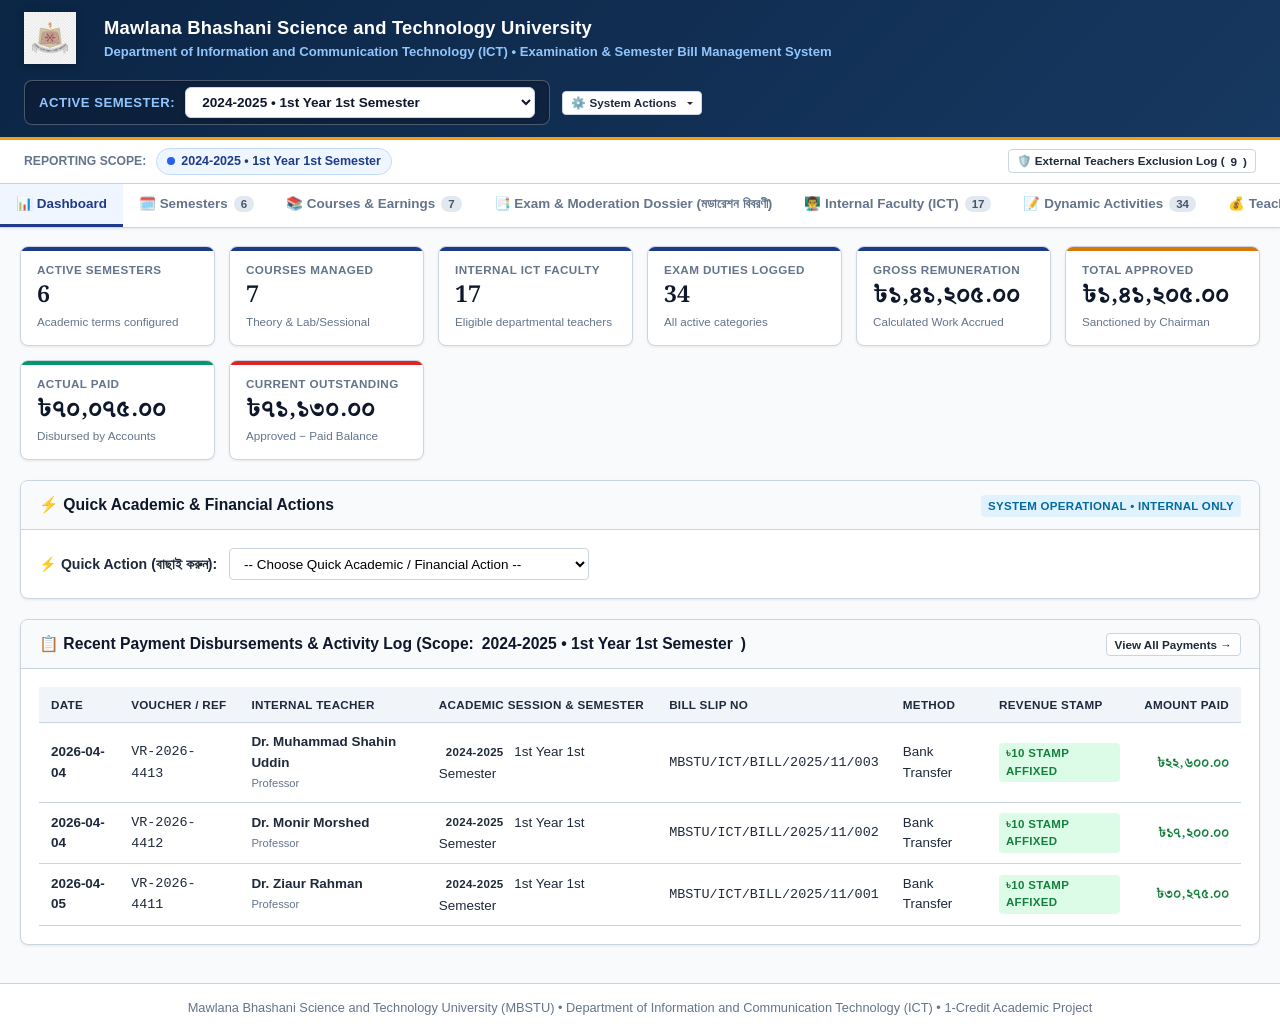
==== index.html @ f643d78e "Format all Tk amounts in Bengali numerals and apply SutonnyMJ typography across official billing she" ====
<!DOCTYPE html>
<html lang="en">
<head>
    <meta charset="UTF-8">
    <meta name="viewport" content="width=device-width, initial-scale=1.0">
    <title>MBSTU ICT Department Examination &amp; Semester Bill Management System</title>
        <link rel="preconnect" href="https://fonts.googleapis.com">
    <link rel="preconnect" href="https://fonts.gstatic.com" crossorigin>
    <link href="https://fonts.googleapis.com/css2?family=Noto+Sans+Bengali:wght@400;500;600;700;800&family=Noto+Serif+Bengali:wght@400;600;700;800&display=swap" rel="stylesheet">
    <link rel="stylesheet" href="css/style.css">
</head>
<body>

    <!-- Header & University Branding -->
    <header class="app-header">
        <div class="header-container">
            <div class="brand-wrapper">
                <img src="assets/mbstu_logo.png" alt="MBSTU Logo" class="brand-header-logo" style="height: 52px; width: auto; object-fit: contain; margin-right: 14px; filter: drop-shadow(0 2px 4px rgba(0,0,0,0.25));">
                <div class="brand-text">
                    <h1>Mawlana Bhashani Science and Technology University</h1>
                    <p>Department of Information and Communication Technology (ICT) • Examination &amp; Semester Bill Management System</p>
                </div>
            </div>
            <div class="header-controls screen-only">
                <!-- Matching the user's UI screenshot reference -->
                <div class="semester-selector-box">
                    <label for="global-semester-select">ACTIVE SEMESTER:</label>
                    <select id="global-semester-select" class="semester-select">
                        <option value="all">All Semesters (Consolidated)</option>
                    </select>
                </div>
                <div class="dropdown">
                    <button type="button" class="btn btn-outline btn-sm dropdown-toggle" onclick="App.toggleDropdown('header-actions-dropdown')">
                        ⚙️ System Actions
                    </button>
                    <div id="header-actions-dropdown" class="dropdown-menu">
                        <button type="button" class="dropdown-item" onclick="document.getElementById('btn-load-demo-data').click()">
                            📥 Load MBSTU Demo Data
                        </button>
                        <button type="button" class="dropdown-item" onclick="document.getElementById('btn-export-backup-quick').click()">
                            💾 Backup JSON Database
                        </button>
                        <button type="button" class="dropdown-item" onclick="App.openModal('modal-exclusion-log')">
                            🛡️ External Audit Log
                        </button>
                    </div>
                </div>
                <!-- Hidden anchors for existing event listener bindings -->
                <button id="btn-load-demo-data" style="display:none;"></button>
                <button id="btn-export-backup-quick" style="display:none;"></button>
            </div>
        </div>
    </header>

    <!-- Scope Banner / Active Semester Indicator -->
    <div class="scope-banner screen-only">
        <div style="display: flex; align-items: center; gap: 10px;">
            <span style="font-size: 0.76rem; font-weight: 700; color: var(--text-muted); text-transform: uppercase;">Reporting Scope:</span>
            <span class="scope-pill" id="active-scope-pill">
                <span class="scope-pill-dot"></span>
                <span id="active-scope-label">All Semesters (Consolidated)</span>
            </span>
        </div>
        <div style="display: flex; gap: 8px;">
            <button class="btn btn-outline btn-sm" onclick="App.openModal('modal-exclusion-log')">
                🛡️ External Teachers Exclusion Log (<span id="badge-external-count">0</span>)
            </button>
        </div>
    </div>

    <!-- Navigation Tabs -->
    <nav class="nav-bar screen-only">
        <div class="nav-container">
            <button class="nav-tab active" data-tab="dashboard">
                <span>📊 Dashboard</span>
            </button>
            <button class="nav-tab" data-tab="semesters">
                <span>🗓️ Semesters</span>
                <span class="tab-badge" id="badge-semester-count">0</span>
            </button>
            <button class="nav-tab" data-tab="courses">
                <span>📚 Courses &amp; Earnings</span>
                <span class="tab-badge" id="badge-course-count">0</span>
            </button>
            <button class="nav-tab" data-tab="moderation">
                <span>📑 Exam &amp; Moderation Dossier (মডারেশন বিবরণী)</span>
            </button>
            <button class="nav-tab" data-tab="teachers">
                <span>👨‍🏫 Internal Faculty (ICT)</span>
                <span class="tab-badge" id="badge-teacher-count">0</span>
            </button>
            <button class="nav-tab" data-tab="activities">
                <span>📝 Dynamic Activities</span>
                <span class="tab-badge" id="badge-activity-count">0</span>
            </button>
            <button class="nav-tab" data-tab="ledger">
                <span>💰 Teacher Ledger</span>
            </button>
            <button class="nav-tab" data-tab="bills">
                <span>📄 Bills &amp; Approvals</span>
                <span class="tab-badge" id="badge-bill-count">0</span>
            </button>
            <button class="nav-tab" data-tab="payments">
                <span>💳 Payments</span>
                <span class="tab-badge" id="badge-payment-count">0</span>
            </button>
            <button class="nav-tab" data-tab="print-slip">
                <span>🖨️ Official Bill Slip (14-Row বিল ফরম)</span>
            </button>
            <button class="nav-tab" data-tab="rates">
                <span>⚙️ Billing Rates</span>
            </button>
            <button class="nav-tab" data-tab="data-backup">
                <span>💾 Backup &amp; Restore</span>
            </button>
        </div>
    </nav>

    <!-- Main Container -->
    <main class="main-wrapper">

        <!-- TAB 1: EXECUTIVE DASHBOARD -->
        <section id="tab-dashboard" class="tab-panel active">
            <div class="kpi-grid">
                <div class="kpi-card">
                    <div class="kpi-title">Active Semesters</div>
                    <div class="kpi-value" id="kpi-total-semesters">0</div>
                    <div class="kpi-sub">Academic terms configured</div>
                </div>
                <div class="kpi-card">
                    <div class="kpi-title">Courses Managed</div>
                    <div class="kpi-value" id="kpi-total-courses">0</div>
                    <div class="kpi-sub">Theory &amp; Lab/Sessional</div>
                </div>
                <div class="kpi-card">
                    <div class="kpi-title">Internal ICT Faculty</div>
                    <div class="kpi-value" id="kpi-total-teachers">0</div>
                    <div class="kpi-sub">Eligible departmental teachers</div>
                </div>
                <div class="kpi-card">
                    <div class="kpi-title">Exam Duties Logged</div>
                    <div class="kpi-value" id="kpi-total-activities">0</div>
                    <div class="kpi-sub">All active categories</div>
                </div>
                <div class="kpi-card">
                    <div class="kpi-title">Gross Remuneration</div>
                    <div class="kpi-value" id="kpi-total-gross">৳ ০.০০</div>
                    <div class="kpi-sub">Calculated Work Accrued</div>
                </div>
                <div class="kpi-card kpi-warning">
                    <div class="kpi-title">Total Approved</div>
                    <div class="kpi-value" id="kpi-total-approved">৳ ০.০০</div>
                    <div class="kpi-sub">Sanctioned by Chairman</div>
                </div>
                <div class="kpi-card kpi-success">
                    <div class="kpi-title">Actual Paid</div>
                    <div class="kpi-value" id="kpi-total-paid">৳ ০.০০</div>
                    <div class="kpi-sub">Disbursed by Accounts</div>
                </div>
                <div class="kpi-card kpi-danger">
                    <div class="kpi-title">Current Outstanding</div>
                    <div class="kpi-value" id="kpi-total-outstanding">৳ ০.০০</div>
                    <div class="kpi-sub">Approved &minus; Paid Balance</div>
                </div>
            </div>

            <!-- Quick Action Hub -->
            <div class="content-card screen-only">
                <div class="card-header">
                    <div class="card-title">⚡ Quick Academic &amp; Financial Actions</div>
                    <div>
                        <span class="badge badge-recorded">System Operational • Internal Only</span>
                    </div>
                </div>
                <div class="card-body">
                    <div style="display: flex; align-items: center; gap: 12px; max-width: 550px; flex-wrap: wrap;">
                        <label for="dashboard-quick-actions" style="font-weight: 700; font-size: 0.88rem; white-space: nowrap; color: var(--text-dark);">
                            ⚡ Quick Action (বাছাই করুন):
                        </label>
                        <select id="dashboard-quick-actions" class="form-control" style="flex: 1; min-width: 250px; font-weight: 500;" onchange="App.handleQuickActionSelect(this)">
                            <option value="">-- Choose Quick Academic / Financial Action --</option>
                            <option value="modal-activity">➕ Log Exam Activity Record</option>
                            <option value="modal-custom-activity">⚙️ Add Custom Activity Type</option>
                            <option value="modal-bill">📄 Prepare Official Bill Slip</option>
                            <option value="modal-payment">💰 Record Accounts Disbursement</option>
                            <option value="tab-assignments">🎓 Assign Course Teachers</option>
                            <option value="tab-moderation">📋 Moderation Register Dossier</option>
                            <option value="tab-ledger">🔍 View Teacher Ledger &amp; Balance</option>
                        </select>
                    </div>
                </div>
            </div>

            <!-- Recent Disbursement Ledger -->
            <div class="content-card">
                <div class="card-header">
                    <div class="card-title">📋 Recent Payment Disbursements &amp; Activity Log (Scope: <span id="dash-recent-scope-text">Consolidated</span>)</div>
                    <button class="btn btn-outline btn-sm" onclick="App.switchTab('payments')">View All Payments &rarr;</button>
                </div>
                <div class="card-body">
                    <div class="table-responsive">
                        <table class="data-table">
                            <thead>
                                <tr>
                                    <th>Date</th>
                                    <th>Voucher / Ref</th>
                                    <th>Internal Teacher</th>
                                    <th>Academic Session &amp; Semester</th>
                                    <th>Bill Slip No</th>
                                    <th>Method</th>
                                    <th>Revenue Stamp</th>
                                    <th style="text-align: right;">Amount Paid</th>
                                </tr>
                            </thead>
                            <tbody id="tbody-recent-payments">
                                <tr>
                                    <td colspan="8" style="text-align: center; color: var(--text-muted);">No payment records found. Load demo data to view examples.</td>
                                </tr>
                            </tbody>
                        </table>
                    </div>
                </div>
            </div>
        </section>

        <!-- TAB 2: SEMESTERS -->
        <section id="tab-semesters" class="tab-panel">
            <div class="content-card">
                <div class="card-header">
                    <div class="card-title">🗓️ Academic Semesters across 5 Sessions (2020–2021 to 2024–2025)</div>
                    <button class="btn btn-primary btn-sm" onclick="App.openModal('modal-semester')">+ Add New Semester</button>
                </div>
                <div class="card-body">
                    <div class="table-responsive">
                        <table class="data-table">
                            <thead>
                                <tr>
                                    <th>Academic Session</th>
                                    <th>Year &amp; Semester</th>
                                    <th>Examination Name</th>
                                    <th>Exam Period</th>
                                    <th>Regular</th>
                                    <th>Backlog</th>
                                    <th>Special</th>
                                    <th>Total Examinees</th>
                                    <th>Status</th>
                                    <th>Actions</th>
                                </tr>
                            </thead>
                            <tbody id="tbody-semesters"></tbody>
                        </table>
                    </div>
                </div>
            </div>
        </section>

        <!-- TAB 3: COURSES & COURSE-WISE BREAKDOWN -->
        <section id="tab-courses" class="tab-panel">
            <div class="content-card">
                <div class="card-header">
                    <div class="card-title">📚 Course Management &amp; Activity Breakdown (Scope: <span id="courses-scope-text">Consolidated</span>)</div>
                    <div class="dropdown">
                        <button type="button" class="btn btn-primary btn-sm dropdown-toggle" onclick="App.toggleDropdown('courses-actions-dropdown')">
                            ⚡ Course Actions
                        </button>
                        <div id="courses-actions-dropdown" class="dropdown-menu">
                            <button type="button" class="dropdown-item" onclick="App.openModal('modal-course')">➕ Add New Course</button>
                            <button type="button" class="dropdown-item" onclick="App.printCourseSummaryTable()">🖨️ Print Course Summary</button>
                        </div>
                    </div>
                </div>
                <div class="card-body">
                    <div class="table-responsive">
                        <table class="data-table">
                            <thead>
                                <tr>
                                    <th>Course Code</th>
                                    <th>Course Title</th>
                                    <th>Academic Session &amp; Semester</th>
                                    <th>Credit</th>
                                    <th>Type</th>
                                    <th>Assigned Internal Teacher</th>
                                    <th>Verification</th>
                                    <th>Activities</th>
                                    <th style="text-align: right;">Total Amount (৳)</th>
                                    <th style="text-align: right;">Approved (৳)</th>
                                    <th style="text-align: right;">Paid (৳)</th>
                                    <th style="text-align: right;">Outstanding (৳)</th>
                                    <th>Actions</th>
                                </tr>
                            </thead>
                            <tbody id="tbody-courses"></tbody>
                        </table>
                    </div>
                </div>
            </div>
        </section>



        <!-- TAB 5: INTERNAL TEACHERS DIRECTORY -->
        <section id="tab-teachers" class="tab-panel">
            <div class="content-card">
                <div class="card-header" style="flex-wrap: wrap; gap: 10px;">
                    <div class="card-title">👨‍🏫 Faculty &amp; Examiners Directory (Internal &amp; External)</div>
                    <div style="display: flex; gap: 10px; align-items: center; flex-wrap: wrap;">
                        <select id="select-filter-teacher" class="form-control" style="width: auto; min-width: 170px; height: 32px; padding: 2px 8px; font-size: 0.82rem; font-weight: 600;" onchange="App.filterTeachersDirectory(this.value)">
                            <option value="all">👥 Filter: All Examiners</option>
                            <option value="internal">🏫 Filter: Internal ICT</option>
                            <option value="external">🌐 Filter: External (Others)</option>
                        </select>
                        <div class="dropdown">
                            <button type="button" class="btn btn-primary btn-sm dropdown-toggle" onclick="App.toggleDropdown('teacher-actions-dropdown')">
                                ➕ Add Faculty / Examiner
                            </button>
                            <div id="teacher-actions-dropdown" class="dropdown-menu">
                                <button type="button" class="dropdown-item" onclick="App.openModal('modal-teacher')">🏫 Add Internal Faculty Member</button>
                                <button type="button" class="dropdown-item" onclick="App.openAddExternalTeacherModal()">🌐 Add External Examiner (Others)</button>
                            </div>
                        </div>
                        <!-- Hidden anchors for button filter compatibility -->
                        <span style="display:none;">
                            <button id="btn-filter-tchr-all"></button>
                            <button id="btn-filter-tchr-internal"></button>
                            <button id="btn-filter-tchr-external"></button>
                        </span>
                    </div>
                </div>
                <div class="card-body">
                    <div class="table-responsive">
                        <table class="data-table">
                            <thead>
                                <tr>
                                    <th>Name (Bengali)</th>
                                    <th>Name (English)</th>
                                    <th>Designation</th>
                                    <th>Department</th>
                                    <th>Institution</th>
                                    <th>Status</th>
                                    <th>Contact</th>
                                    <th>Actions</th>
                                </tr>
                            </thead>
                            <tbody id="tbody-teachers"></tbody>
                        </table>
                    </div>
                </div>
            </div>
        </section>

        <!-- TAB 6: DYNAMIC EXAM ACTIVITIES -->
        <section id="tab-activities" class="tab-panel">
            <div class="content-card">
                <div class="card-header">
                    <div class="card-title">📝 Dynamic Examination Activity Management (Scope: <span id="activities-scope-text">Consolidated</span>)</div>
                    <div class="dropdown">
                        <button type="button" class="btn btn-primary btn-sm dropdown-toggle" onclick="App.toggleDropdown('activity-actions-dropdown')">
                            ⚡ Activity Actions
                        </button>
                        <div id="activity-actions-dropdown" class="dropdown-menu">
                            <button type="button" class="dropdown-item" onclick="App.openModal('modal-activity')">➕ Log Activity Record</button>
                            <button type="button" class="dropdown-item" onclick="App.openModal('modal-custom-activity')">⚙️ Add Custom Activity Type</button>
                            <button type="button" class="dropdown-item" onclick="App.printActivityLedger()">🖨️ Print Activity Ledger</button>
                        </div>
                    </div>
                </div>
                <div class="card-body">
                    <div class="table-responsive">
                        <table class="data-table">
                            <thead>
                                <tr>
                                    <th>ID</th>
                                    <th>Date</th>
                                    <th>Session &amp; Semester</th>
                                    <th>Category / Activity Type</th>
                                    <th>Course</th>
                                    <th>Internal Teacher</th>
                                    <th>Workload / Qty</th>
                                    <th>Rate (৳)</th>
                                    <th>Calc Method</th>
                                    <th style="text-align: right;">Calculated Amount (৳)</th>
                                    <th>Status</th>
                                    <th>Actions</th>
                                </tr>
                            </thead>
                            <tbody id="tbody-activities"></tbody>
                        </table>
                    </div>
                </div>
            </div>
        </section>

        <!-- TAB 7: TEACHER LEDGER & EARNINGS -->
        <section id="tab-ledger" class="tab-panel">
            <!-- Filter Bar -->
            <div class="content-card screen-only" style="margin-bottom: 16px;">
                <div class="card-body" style="padding: 12px 18px; display: flex; gap: 14px; align-items: center; flex-wrap: wrap;">
                    <div style="flex: 1.2; min-width: 250px;">
                        <label class="form-label" for="ledger-teacher-select">Select Teacher / Examiner (Internal or External / Others):</label>
                        <select id="ledger-teacher-select" class="form-control" onchange="App.renderTeacherLedger()"></select>
                    </div>
                    <div style="flex: 1; min-width: 200px;">
                        <label class="form-label" for="ledger-semester-select">Filter by Semester:</label>
                        <select id="ledger-semester-select" class="form-control" onchange="App.renderTeacherLedger()">
                            <option value="all">All Semesters (Consolidated)</option>
                        </select>
                    </div>
                    <div style="flex: 1; min-width: 170px;">
                        <label class="form-label" for="ledger-status-filter">Bill Status:</label>
                        <select id="ledger-status-filter" class="form-control" onchange="App.renderTeacherLedger()">
                            <option value="all">All Statuses</option>
                            <option value="Recorded">Recorded (Accrued)</option>
                            <option value="Approved">Approved</option>
                            <option value="Partially Paid">Partially Paid</option>
                            <option value="Paid">Paid</option>
                        </select>
                    </div>
                    <div class="dropdown" style="align-self: flex-end;">
                        <button type="button" class="btn btn-primary dropdown-toggle" onclick="App.toggleDropdown('ledger-actions-dropdown')">
                            ⚡ Ledger Actions
                        </button>
                        <div id="ledger-actions-dropdown" class="dropdown-menu">
                            <button type="button" class="dropdown-item" onclick="App.prepareSlipForSelectedTeacher()">📄 Generate Bill Slip &rarr;</button>
                            <button type="button" class="dropdown-item" onclick="App.printTeacherLedger()">🖨️ Print Ledger</button>
                            <button type="button" class="dropdown-item" onclick="App.exportTeacherLedgerCSV()">📊 Export CSV</button>
                        </div>
                    </div>
                </div>
            </div>

            <!-- Executive Hero Balance Card -->
            <div class="ledger-hero-box" id="ledger-hero-box">
                <div class="ledger-teacher-info">
                    <h3 id="ledger-teacher-name-title">Select a teacher</h3>
                    <p id="ledger-teacher-sub-title">Designation &bull; Department of ICT, MBSTU</p>
                </div>
                <div class="ledger-stat-block">
                    <span>Work Accrued</span>
                    <strong id="ledger-stat-accrued">৳ ০.০০</strong>
                </div>
                <div class="ledger-stat-block">
                    <span>Bill Prepared</span>
                    <strong id="ledger-stat-billed">৳ ০.০০</strong>
                </div>
                <div class="ledger-stat-block">
                    <span>Approved Amount</span>
                    <strong id="ledger-stat-approved">৳ ০.০০</strong>
                </div>
                <div class="ledger-stat-block">
                    <span>Actually Paid</span>
                    <strong id="ledger-stat-paid" style="color: #4ade80;">৳ ০.০০</strong>
                </div>
                <div class="ledger-stat-block stat-outstanding">
                    <span>Outstanding Due</span>
                    <strong id="ledger-stat-outstanding" style="color: #fca5a5;">৳ ০.০০</strong>
                </div>
            </div>

            <!-- Course-by-Course Financial Breakdown -->
            <div class="content-card">
                <div class="card-header">
                    <div class="card-title">📚 Course-wise Earning &amp; Duty Breakdown for Teacher</div>
                </div>
                <div class="card-body">
                    <div class="table-responsive">
                        <table class="data-table">
                            <thead>
                                <tr>
                                    <th>Session &amp; Semester</th>
                                    <th>Course Code &amp; Title</th>
                                    <th>Activity Category</th>
                                    <th>Workload / Qty</th>
                                    <th>Rate</th>
                                    <th style="text-align: right;">Calculated Amount</th>
                                    <th style="text-align: right;">Approved</th>
                                    <th style="text-align: right;">Paid</th>
                                    <th style="text-align: right;">Outstanding</th>
                                    <th>Bill Ref</th>
                                </tr>
                            </thead>
                            <tbody id="tbody-teacher-courses-breakdown"></tbody>
                        </table>
                    </div>
                </div>
            </div>

            <!-- Payment Transaction Ledger -->
            <div class="content-card">
                <div class="card-header">
                    <div class="card-title">💳 Disbursed Payment Transactions History for Teacher</div>
                </div>
                <div class="card-body">
                    <div class="table-responsive">
                        <table class="data-table">
                            <thead>
                                <tr>
                                    <th>Disbursement Date</th>
                                    <th>Receipt / Voucher No</th>
                                    <th>Session &amp; Semester</th>
                                    <th>Bill Slip Ref</th>
                                    <th>Payment Method</th>
                                    <th>Revenue Stamp</th>
                                    <th>Recorded By</th>
                                    <th style="text-align: right;">Amount Paid (৳)</th>
                                </tr>
                            </thead>
                            <tbody id="tbody-teacher-payments-history"></tbody>
                        </table>
                    </div>
                </div>
            </div>
        </section>

        <!-- TAB: DEPARTMENTAL EXAMINATION & MODERATION DOSSIER -->
        <section id="tab-moderation" class="tab-panel">
            <!-- Screen-only Controls Header -->
            <div class="content-card screen-only" style="margin-bottom: 16px;">
                <div class="card-body" style="padding: 12px 18px; display: flex; gap: 16px; align-items: center; justify-content: space-between; flex-wrap: wrap;">
                    <div style="display: flex; gap: 12px; align-items: center; flex: 1; min-width: 320px;">
                        <label class="form-label" for="dossier-semester-select" style="white-space: nowrap; margin-bottom: 0; font-weight: 800;">
                            Select Examination Dossier:
                        </label>
                        <select id="dossier-semester-select" class="form-control" style="max-width: 480px;" onchange="App.handleDossierSemesterChange(this.value)">
                        </select>
                    </div>
                    <div class="dropdown">
                        <button type="button" class="btn btn-primary dropdown-toggle" onclick="App.toggleDropdown('dossier-actions-dropdown')">
                            ⚡ Dossier Actions
                        </button>
                        <div id="dossier-actions-dropdown" class="dropdown-menu">
                            <button type="button" class="dropdown-item" onclick="App.openEditDossierModal()">✏️ Edit Dossier Details</button>
                            <button type="button" class="dropdown-item" onclick="App.printModerationDossier()">🖨️ Print Dossier PDF</button>
                        </div>
                    </div>
                </div>
            </div>

            <!-- Archival Printable Sheet Container -->
            <div class="dossier-preview-container">
                <div class="official-dossier-sheet" id="official-dossier-sheet">
                    <!-- Letterhead & Institutional Header -->
                    <div class="dossier-header-block">
                        <div class="dossier-uni-title">মাওলানা ভাসানী বিজ্ঞান ও প্রযুক্তি বিশ্ববিদ্যালয়</div>
                        <div class="dossier-dept-title">ইনফরমেশন এন্ড কমিউনিকেশন টেকনোলজি বিভাগ</div>
                        <div class="dossier-location-title">সন্তোষ, টাঙ্গাইল-১৯০২।</div>
                        <div class="dossier-memo-row">
                            <div>স্মারক নং: <span id="dossier-memo-no">মাভাবিপ্রবি/আইসিটি/প.নি./২০২৫/১৫২</span></div>
                            <div>তারিখ: <span id="dossier-date">২৫/০৩/২০২৬ খ্রি.</span></div>
                        </div>
                        <div class="dossier-subject-block">
                            <strong>বিষয়:</strong> বি.এস-সি. (ইঞ্জিনিয়ারিং) <span id="dossier-semester-title">২য় বর্ষ ১ম সেমিস্টার</span> ফাইনাল পরীক্ষা-<span id="dossier-exam-year">২০২৫</span> এর মডারেশন ও পরীক্ষা সংক্রান্ত কার্যাবলী বিবরণী।
                        </div>
                    </div>

                    <!-- Dynamic Sections 1 through 9 -->
                    <div id="dossier-content-area">
                        <!-- Populated by App.renderModerationDossier() -->
                    </div>

                    <!-- Signatures of Examination Committee -->
                    <div class="dossier-sig-grid" id="dossier-signatures-block">
                        <!-- Populated dynamically with Chairman and Member signatures -->
                    </div>
                </div>
            </div>
        </section>

        <!-- TAB 9: BILL PREPARATION & APPROVALS -->
        <section id="tab-bills" class="tab-panel">
            <div class="content-card">
                <div class="card-header">
                    <div class="card-title">📄 Official Bill Slips &amp; Chairman Sanctions (Scope: <span id="bills-scope-text">Consolidated</span>)</div>
                    <div class="dropdown">
                        <button type="button" class="btn btn-primary btn-sm dropdown-toggle" onclick="App.toggleDropdown('bill-actions-dropdown')">
                            ⚡ Bill Actions
                        </button>
                        <div id="bill-actions-dropdown" class="dropdown-menu">
                            <button type="button" class="dropdown-item" onclick="App.openModal('modal-bill')">➕ Prepare New Bill Slip</button>
                            <button type="button" class="dropdown-item" onclick="App.printConsolidatedBillStatement()">🖨️ 7. Consolidated Bill Statement</button>
                        </div>
                    </div>
                </div>
                <div class="card-body">
                    <div class="table-responsive">
                        <table class="data-table">
                            <thead>
                                <tr>
                                    <th>Bill Slip Number</th>
                                    <th>Internal Teacher Name</th>
                                    <th>Session &amp; Semester</th>
                                    <th>Preparation Date</th>
                                    <th style="text-align: right;">Gross Billed (৳)</th>
                                    <th style="text-align: right;">Approved (৳)</th>
                                    <th style="text-align: right;">Paid (৳)</th>
                                    <th style="text-align: right;">Outstanding (৳)</th>
                                    <th>Chairman Sanction</th>
                                    <th>Status</th>
                                    <th>Actions</th>
                                </tr>
                            </thead>
                            <tbody id="tbody-bills"></tbody>
                        </table>
                    </div>
                </div>
            </div>
        </section>

        <!-- TAB 10: PAYMENTS & DISBURSEMENTS -->
        <section id="tab-payments" class="tab-panel">
            <div class="content-card">
                <div class="card-header">
                    <div class="card-title">💳 University Accounts Payment Register (Scope: <span id="payments-scope-text">Consolidated</span>)</div>
                    <button class="btn btn-warning btn-sm" onclick="App.openModal('modal-payment')">+ Record Accounts Disbursement</button>
                </div>
                <div class="card-body">
                    <div class="table-responsive">
                        <table class="data-table">
                            <thead>
                                <tr>
                                    <th>Transaction ID</th>
                                    <th>Payment Date</th>
                                    <th>Internal Teacher</th>
                                    <th>Bill Reference</th>
                                    <th>Method</th>
                                    <th>Receipt / Voucher No</th>
                                    <th>Revenue Stamp Acknowledged</th>
                                    <th>Recorded By</th>
                                    <th style="text-align: right;">Disbursed Amount</th>
                                    <th>Actions</th>
                                </tr>
                            </thead>
                            <tbody id="tbody-payments"></tbody>
                        </table>
                    </div>
                </div>
            </div>
        </section>

        <!-- TAB 11: OFFICIAL 1:1 PRINTABLE BILL SLIP (AUTHENTIC UNIVERSITY PAPER FORM REPLICA) -->
        <section id="tab-print-slip" class="tab-panel">
            <!-- Controls bar (Screen Only) -->
            <div class="content-card screen-only" style="margin-bottom: 16px;">
                <div class="card-body" style="padding: 14px 18px; display: flex; gap: 14px; align-items: center; justify-content: space-between; flex-wrap: wrap;">
                    <div style="display: flex; gap: 12px; align-items: center; flex: 1; min-width: 320px;">
                        <label class="form-label" for="print-bill-select" style="white-space: nowrap; font-weight: 700; margin-bottom: 0;">Select Bill to Print:</label>
                        <select id="print-bill-select" class="form-control" style="max-width: 440px;" onchange="App.renderPrintableBillSlip()"></select>
                    </div>

                    <!-- Carrier / Courier Charge Quick Bar -->
                    <div style="display: flex; gap: 10px; align-items: center; background: #eff6ff; border: 1px solid #bfdbfe; padding: 6px 12px; border-radius: 6px;">
                        <label style="display: flex; align-items: center; gap: 6px; font-size: 0.82rem; font-weight: 700; color: #1e40af; cursor: pointer; margin-bottom: 0;">
                            <input type="checkbox" id="quick-carrier-toggle" onchange="App.handleQuickCarrierToggle(this.checked)">
                            <span>📦 Courier / Carrier Charge</span>
                        </label>
                        <input type="number" id="quick-carrier-amount" placeholder="৳ Amount" style="width: 105px; padding: 4px 6px; font-size: 0.82rem; border: 1px solid #93c5fd; border-radius: 4px;" title="Carrier / Courier Charge Amount" onchange="App.handleQuickCarrierChange()">
                        <input type="text" id="quick-carrier-voucher" placeholder="Voucher / Memo No" style="width: 145px; padding: 4px 6px; font-size: 0.82rem; border: 1px solid #93c5fd; border-radius: 4px;" title="Carrier Voucher Number" onchange="App.handleQuickCarrierChange()">
                    </div>

                    <div class="dropdown">
                        <button type="button" class="btn btn-primary btn-sm dropdown-toggle" onclick="App.toggleDropdown('printslip-actions-dropdown')">
                            🖨️ Print &amp; Duties
                        </button>
                        <div id="printslip-actions-dropdown" class="dropdown-menu">
                            <button type="button" class="dropdown-item" onclick="window.print()">🖨️ প্রিন্ট করুন (Print A4 Official Bill)</button>
                            <button type="button" class="dropdown-item" onclick="App.openBLSCDutyModal()">➕ Add Backlog / Special Carry Duty</button>
                        </div>
                    </div>
                </div>
            </div>

            <!-- Official 14-Row Printable Sheet (1:1 Replica of Photo media_1792917826310_847e96fb.png) -->
            <div class="bill-slip-preview-container">
                <div class="official-bill-sheet" id="official-bill-sheet">
                    <!-- Top University Header with Emblem -->
                    <div>
                        <div class="slip-header-block" style="position: relative; padding-left: 55px; min-height: 52px;">
                            <!-- MBSTU Official University Emblem Logo -->
                            <img src="assets/mbstu_logo.png" alt="MBSTU Logo" class="slip-header-logo" style="position: absolute; left: 4px; top: 0; width: 50px; height: 50px; object-fit: contain;">
                            <div id="slip-uni-title-display" class="slip-uni-title">মাওলানা ভাসানী বিজ্ঞান ও প্রযুক্তি বিশ্ববিদ্যালয়</div>
                            <div id="slip-sub-title-display" class="slip-sub-title">পরীক্ষা সংক্রান্ত পারিশ্রমিকের বিল ফরম</div>
                            <div style="text-align: right; font-weight: 700; font-size: 8pt; margin-top: -16px;">
                                বিল নং: <span id="slip-bill-no-display">............</span>
                            </div>
                            <div id="slip-instruction-display" class="slip-instruction-text">
                                (বিল সংশ্লিষ্ট বিষয়াবলী পরীক্ষা কমিটির চেয়ারম্যানের মাধ্যমে পরীক্ষার সংক্রান্ত কার্যাবলী সম্পাদনের পর পরীক্ষা নিয়ন্ত্রকের কার্যালয়ে দাখিল করতে হবে। প্রতি কোর্সের পরীক্ষার জন্য পৃথক পৃথক ভাবে বিল দাখিল করতে হবে।)
                            </div>
                        </div>

                        <!-- Examiner Info Box (Faithful Replica of Paper Form) -->
                        <table class="slip-examiner-info-table">
                            <tr>
                                <td style="width: 28%; font-weight: 600;">পরীক্ষকের নাম (বাংলায়) ঃ</td>
                                <td style="width: 72%; font-weight: 700; border-bottom: 1px dotted #000;" id="slip-examiner-name-bn">................................................</td>
                            </tr>
                            <tr>
                                <td style="font-weight: 600;">(ইংরেজীতে বড় অক্ষরে) ঃ</td>
                                <td style="font-weight: 700; font-family: monospace; border-bottom: 1px dotted #000;" id="slip-examiner-name-en">................................................</td>
                            </tr>
                            <tr>
                                <td style="font-weight: 600;">পদবী ও পূর্ণ ঠিকানা ঃ</td>
                                <td style="border-bottom: 1px dotted #000;" id="slip-examiner-designation">................................................</td>
                            </tr>
                            <tr>
                                <td style="font-weight: 600;">পরীক্ষা অনুষ্ঠিত হওয়ার সময়কালঃ</td>
                                <td style="border-bottom: 1px dotted #000;" id="slip-exam-period">পরীক্ষা অনুষ্ঠিত তারিখঃ ফেব্রুয়ারি-মার্চ/২০২৬</td>
                            </tr>
                        </table>
                        <div style="font-size: 8pt; font-weight: 700; margin: 4px 0 3px 0;">
                            পরীক্ষা সংক্রান্ত কাজের বিবরণ নিম্নে দেওয়া হইলঃ
                        </div>

                        <!-- 14-Row Table Grid (12 Columns with Configurable Bengali Headers) -->
                        <table class="slip-grid-table">
                            <thead>
                                <tr>
                                    <th style="width: 4.5%;" id="col-lbl-1">ক্রমিক নম্বর</th>
                                    <th style="width: 22.5%;" id="col-lbl-2">কাজের নাম</th>
                                    <th style="width: 13.5%;" id="col-lbl-3">পরীক্ষার নাম</th>
                                    <th style="width: 6%;" id="col-lbl-4">বৎসর</th>
                                    <th style="width: 6.5%;" id="col-lbl-5">বিভাগ</th>
                                    <th style="width: 9.5%;" id="col-lbl-6">কোর্স কোড</th>
                                    <th style="width: 11%;" id="col-lbl-7">খাতা/পরীক্ষার্থীর সংখ্যা</th>
                                    <th style="width: 7.5%;" id="col-lbl-8">মোট দিন/সদস্য সংখ্যা</th>
                                    <th style="width: 5.5%;" id="col-lbl-9">ক্রেডিট আওয়ার</th>
                                    <th style="width: 5.5%;" id="col-lbl-10">ক্লাস টেস্টের সংখ্যা</th>
                                    <th style="width: 6%;" id="col-lbl-11">টাকা</th>
                                    <th style="width: 2%;" id="col-lbl-12">পয়সা</th>
                                </tr>
                            </thead>
                            <tbody id="slip-tbody-14-rows">
                                <!-- Generated Dynamically: Exactly Rows 1 to 14 -->
                            </tbody>
                            <tfoot>
                                <tr class="slip-total-row">
                                    <td colspan="10" style="text-align: right; padding-right: 12px; font-weight: 800; font-size: 8.5pt;">মোট টাকা =</td>
                                    <td id="slip-total-taka" style="text-align: right; font-weight: 900; font-size: 9pt; font-family: monospace;">০/-</td>
                                    <td style="text-align: center; font-size: 7.5pt;">০০</td>
                                </tr>
                            </tfoot>
                        </table>
                    </div>

                    <!-- Bottom Signatures & Sanction Section (Faithful Replica of Paper Form) -->
                    <div class="slip-bottom-signatures">
                        <div class="slip-sig-grid">
                            <div class="slip-sig-item" style="text-align: left;">
                                <div style="display: inline-block; text-align: center; min-width: 180px;">
                                    <div style="font-size: 7.8pt; margin-bottom: 24px;">প্রতি স্বাক্ষর</div>
                                    <div class="line" id="slip-chairman-sig-lbl">সভাপতি, পরীক্ষা কমিটি</div>
                                    <div style="font-size: 7.5pt; font-weight: normal; margin-top: 1px;">(সীলমোহর)</div>
                                </div>
                            </div>
                            <div class="slip-sig-item" style="text-align: right;">
                                <div style="display: inline-block; text-align: center; min-width: 170px; margin-top: 24px;">
                                    <div class="line" id="slip-examiner-sig-lbl">পরীক্ষকের স্বাক্ষর</div>
                                </div>
                            </div>
                        </div>

                        <!-- Departmental Sanction Note -->
                        <div class="slip-sanction-box">
                            বিভাগঃ <strong id="slip-sanction-dept">আইসিটি</strong>, পরীক্ষাঃ <strong id="slip-sanction-exam-name">বিএসসি (ইঞ্জিঃ) ফাইনাল পরীক্ষা</strong>, সেশনঃ <strong id="slip-sanction-session">২০২৩-২০২৪</strong><br>
                            প্রফেসর/ড./জনাব <strong id="slip-sanction-teacher-name">........................</strong>-কে টাকা = <strong id="slip-sanction-amount">০/-</strong> (কথায়) : <strong id="slip-sanction-words">........................ টাকা মাত্র</strong> প্রদান করুন।
                        </div>

                        <!-- Final Office Approval Row with Revenue Stamp -->
                        <div class="slip-final-office-row">
                            <div class="slip-revenue-stamp">
                                <div>রেভিনিউ স্ট্যাম্প</div>
                                <div style="font-size: 6.8pt; margin-top: 2px;">বুঝিয়া পাইলাম</div>
                                <div style="font-size: 6.5pt; font-style: italic; margin-top: 2px;">তারিখসহ স্বাক্ষর</div>
                            </div>
                            <div style="text-align: center; width: 36%;">
                                <div style="border-top: 1px solid #000; padding-top: 2px; font-weight: 700; font-size: 7.8pt;" id="slip-officer-sig-lbl">সেকশন অফিসার / সহকারী পরীক্ষা নিয়ন্ত্রক</div>
                            </div>
                            <div style="text-align: center; width: 34%;">
                                <div style="border-top: 1px solid #000; padding-top: 2px; font-weight: 700; font-size: 7.8pt;" id="slip-controller-sig-lbl">পরীক্ষা নিয়ন্ত্রক, মাভাবিপ্রবি</div>
                            </div>
                        </div>
                    </div>
                </div>
            </div>
        </section>

        <!-- TAB 12: BILLING RATES CONFIGURATOR -->
        <section id="tab-rates" class="tab-panel">
            <div class="content-card">
                <div class="card-header">
                    <div class="card-title">⚙️ 14 Official Examination Activity Billing Rates</div>
                    <div>
                        <button class="btn btn-outline btn-sm" onclick="App.resetDefaultRates()">Reset to MBSTU Defaults</button>
                    </div>
                </div>
                <div class="card-body">
                    <div class="table-responsive">
                        <table class="data-table">
                            <thead>
                                <tr>
                                    <th>SL (রো)</th>
                                    <th>Activity Name (বাংলা)</th>
                                    <th>Description (English)</th>
                                    <th>Calculation Unit</th>
                                    <th>Base Rate (BDT / ৳)</th>
                                    <th>Min Charge (৳)</th>
                                    <th>Status</th>
                                    <th>Actions</th>
                                </tr>
                            </thead>
                            <tbody id="tbody-rates"></tbody>
                        </table>
                    </div>
                </div>
            </div>
        </section>

        <!-- TAB 13: DATA BACKUP & RESTORE -->
        <section id="tab-data-backup" class="tab-panel">
            <div class="content-card">
                <div class="card-header">
                    <div class="card-title">💾 System Persistence, Backup &amp; Restore</div>
                </div>
                <div class="card-body">
                    <p style="margin-bottom: 16px; color: var(--text-muted);">
                        This system operates 100% offline using your browser's local storage. To ensure data safety across computers or after clearing browser cache, create periodic JSON backups.
                    </p>
                    <div class="dropdown">
                        <button type="button" class="btn btn-primary dropdown-toggle" onclick="App.toggleDropdown('backup-actions-dropdown')">
                            💾 Database Operations
                        </button>
                        <div id="backup-actions-dropdown" class="dropdown-menu">
                            <button type="button" class="dropdown-item" onclick="App.exportFullJSONBackup()">⬇️ Export Full JSON Database Backup</button>
                            <button type="button" class="dropdown-item" onclick="document.getElementById('file-import-json').click()">⬆️ Import JSON Database Backup</button>
                            <button type="button" class="dropdown-item" onclick="App.exportAllCSVs()">📊 Export Consolidated Financial CSVs</button>
                            <div class="dropdown-divider"></div>
                            <button type="button" class="dropdown-item text-danger" onclick="App.confirmResetAllData()">⚠️ Factory Reset Database</button>
                        </div>
                    </div>
                    <input type="file" id="file-import-json" accept=".json" style="display: none;" onchange="App.importFullJSONBackup(event)">
                </div>
            </div>
        </section>

    </main>

    <!-- Footer -->
    <footer class="app-footer screen-only" style="background: #ffffff; border-top: 1px solid var(--border-color); padding: 14px 20px; font-size: 0.8rem; color: var(--text-muted); text-align: center;">
        Mawlana Bhashani Science and Technology University (MBSTU) • Department of Information and Communication Technology (ICT) • 1-Credit Academic Project
    </footer>

    <!-- MODAL: ADD / EDIT SEMESTER -->
    <div id="modal-semester" class="modal-overlay">
        <div class="modal-card">
            <div class="modal-header">
                <h3 id="modal-semester-title">Add Academic Semester</h3>
                <button class="modal-close-btn" onclick="App.closeModal('modal-semester')">&times;</button>
            </div>
            <form id="form-semester" onsubmit="App.handleSaveSemester(event)">
                <div class="modal-body">
                    <input type="hidden" id="sem-id">
                    <div class="form-grid">
                        <div class="form-group">
                            <label class="form-label" for="sem-session">Academic Session *</label>
                            <input type="text" id="sem-session" class="form-control" placeholder="e.g. 2023-2024" required>
                        </div>
                        <div class="form-group">
                            <label class="form-label" for="sem-academic-year">Academic Year *</label>
                            <input type="text" id="sem-academic-year" class="form-control" placeholder="e.g. 2025" required>
                        </div>
                        <div class="form-group">
                            <label class="form-label" for="sem-year-level">Year / Level *</label>
                            <select id="sem-year-level" class="form-control" required>
                                <option value="1st Year">1st Year</option>
                                <option value="2nd Year" selected>2nd Year</option>
                                <option value="3rd Year">3rd Year</option>
                                <option value="4th Year">4th Year</option>
                            </select>
                        </div>
                        <div class="form-group">
                            <label class="form-label" for="sem-number">Semester Number *</label>
                            <select id="sem-number" class="form-control" required>
                                <option value="1st Semester">1st Semester</option>
                                <option value="2nd Semester">2nd Semester</option>
                            </select>
                        </div>
                        <div class="form-group" style="grid-column: 1 / -1;">
                            <label class="form-label" for="sem-exam-name">Official Examination Name *</label>
                            <input type="text" id="sem-exam-name" class="form-control" placeholder="e.g. 2nd Year 1st Semester Final Examination 2025" required>
                        </div>
                        <div class="form-group" style="grid-column: 1 / -1;">
                            <label class="form-label" for="sem-period">Exam Held Period *</label>
                            <input type="text" id="sem-period" class="form-control" placeholder="e.g. February-March 2026" required>
                        </div>
                        <div class="form-group">
                            <label class="form-label" for="sem-reg-count">Regular Examinees</label>
                            <input type="number" id="sem-reg-count" class="form-control" value="57" min="0">
                        </div>
                        <div class="form-group">
                            <label class="form-label" for="sem-bl-count">Backlog Examinees</label>
                            <input type="number" id="sem-bl-count" class="form-control" value="0" min="0">
                        </div>
                        <div class="form-group">
                            <label class="form-label" for="sem-sc-count">Special Examinees</label>
                            <input type="number" id="sem-sc-count" class="form-control" value="0" min="0">
                        </div>
                        <div class="form-group">
                            <label class="form-label" for="sem-status">Status</label>
                            <select id="sem-status" class="form-control">
                                <option value="In Progress">In Progress</option>
                                <option value="Billed">Billed</option>
                                <option value="Upcoming">Upcoming</option>
                                <option value="Archived">Archived</option>
                            </select>
                        </div>
                    </div>
                </div>
                <div class="modal-footer">
                    <button type="button" class="btn btn-outline" onclick="App.closeModal('modal-semester')">Cancel</button>
                    <button type="submit" class="btn btn-primary">Save Semester</button>
                </div>
            </form>
        </div>
    </div>

    <!-- MODAL: ADD / EDIT COURSE -->
    <div id="modal-course" class="modal-overlay">
        <div class="modal-card">
            <div class="modal-header">
                <h3 id="modal-course-title">Add Course</h3>
                <button class="modal-close-btn" onclick="App.closeModal('modal-course')">&times;</button>
            </div>
            <form id="form-course" onsubmit="App.handleSaveCourse(event)">
                <div class="modal-body">
                    <input type="hidden" id="crs-id">
                    <div class="form-grid">
                        <div class="form-group" style="grid-column: 1 / -1;">
                            <label class="form-label" for="crs-semester-id">Semester *</label>
                            <select id="crs-semester-id" class="form-control" required></select>
                        </div>
                        <div class="form-group">
                            <label class="form-label" for="crs-code">Course Code *</label>
                            <input type="text" id="crs-code" class="form-control" placeholder="e.g. ICT-2101" required>
                        </div>
                        <div class="form-group">
                            <label class="form-label" for="crs-credit">Credit Hour *</label>
                            <input type="number" id="crs-credit" class="form-control" value="3.00" step="0.25" min="0.5" required>
                        </div>
                        <div class="form-group">
                            <label class="form-label" for="crs-type">Course Type *</label>
                            <select id="crs-type" class="form-control" required>
                                <option value="Theory">Theory</option>
                                <option value="Lab/Sessional">Lab / Sessional</option>
                            </select>
                        </div>
                        <div class="form-group" style="grid-column: 1 / -1;">
                            <label class="form-label" for="crs-title">Course Title *</label>
                            <input type="text" id="crs-title" class="form-control" placeholder="e.g. Computer Organization and Architecture" required>
                        </div>
                        <div class="form-group" style="grid-column: 1 / -1;">
                            <label class="form-label" for="crs-internal-teacher">Assigned Internal Course Teacher (ICT Faculty) *</label>
                            <select id="crs-internal-teacher" class="form-control" required></select>
                        </div>
                        <div class="form-group">
                            <label class="form-label" for="crs-verification-status">Teacher Assignment Verification *</label>
                            <select id="crs-verification-status" class="form-control" required>
                                <option value="Verified">Verified (Confirmed from Dossier)</option>
                                <option value="Needs Verification">Needs Verification</option>
                                <option value="Proposed - Needs Confirmation">Proposed - Needs Confirmation</option>
                            </select>
                        </div>
                        <div class="form-group">
                            <label class="form-label" for="crs-assignment-source">Source of Assignment</label>
                            <input type="text" id="crs-assignment-source" class="form-control" placeholder="e.g. Page 3, Scanned MBSTU Dossier">
                        </div>
                        <div class="form-group">
                            <label class="form-label" for="crs-students">Enrolled Students</label>
                            <input type="number" id="crs-students" class="form-control" value="57" min="1">
                        </div>
                        <div class="form-group">
                            <label class="form-label" for="crs-tests">Class Tests</label>
                            <input type="number" id="crs-tests" class="form-control" value="4" min="0">
                        </div>
                        <div class="form-group" style="grid-column: 1 / -1;">
                            <label class="form-label" for="crs-moderator">Confirmed Moderation Assignment (Optional)</label>
                            <select id="crs-moderator" class="form-control"></select>
                        </div>
                    </div>
                </div>
                <div class="modal-footer">
                    <button type="button" class="btn btn-outline" onclick="App.closeModal('modal-course')">Cancel</button>
                    <button type="submit" class="btn btn-primary">Save Course</button>
                </div>
            </form>
        </div>
    </div>

    <!-- MODAL: DIGITAL MANAGEMENT OF EXAMINATION & MODERATION DOSSIER -->
    <div id="modal-edit-dossier" class="modal-overlay">
        <div class="modal-card" style="max-width: 820px;">
            <div class="modal-header">
                <h3>📑 Digital Management: Examination &amp; Moderation Dossier</h3>
                <button class="modal-close-btn" onclick="App.closeModal('modal-edit-dossier')">&times;</button>
            </div>
            <form id="form-edit-dossier" onsubmit="App.handleSaveDossier(event)">
                <div class="modal-body">
                    <input type="hidden" id="edit-dossier-sem-id">
                    
                    <!-- Basic Memo & Session Info -->
                    <h4 style="font-size: 0.88rem; font-weight: 800; color: var(--primary); margin-bottom: 8px; border-bottom: 1px solid var(--border-color); padding-bottom: 4px;">
                        ১. স্মারক ও পরীক্ষার সাধারণ বিবরণ
                    </h4>
                    <div class="form-grid" style="margin-bottom: 16px;">
                        <div class="form-group">
                            <label class="form-label" for="edit-dossier-memo">স্মারক নম্বর *</label>
                            <input type="text" id="edit-dossier-memo" class="form-control" required>
                        </div>
                        <div class="form-group">
                            <label class="form-label" for="edit-dossier-date">তারিখ (খ্রি.) *</label>
                            <input type="text" id="edit-dossier-date" class="form-control" required>
                        </div>
                        <div class="form-group">
                            <label class="form-label" for="edit-dossier-exam-period">পরীক্ষা অনুষ্ঠিত সময়কাল</label>
                            <input type="text" id="edit-dossier-exam-period" class="form-control">
                        </div>
                        <div class="form-group">
                            <label class="form-label" for="edit-dossier-exam-year">পরীক্ষার সাল</label>
                            <input type="text" id="edit-dossier-exam-year" class="form-control">
                        </div>
                    </div>

                    <!-- Examination Committee Section -->
                    <h4 style="font-size: 0.88rem; font-weight: 800; color: var(--primary); margin-bottom: 8px; border-bottom: 1px solid var(--border-color); padding-bottom: 4px;">
                        ২. পরীক্ষা কমিটি গঠন (Committee Members)
                    </h4>
                    <div class="form-grid" style="margin-bottom: 16px;">
                        <div class="form-group" style="grid-column: 1 / -1;">
                            <label class="form-label" for="edit-dossier-chairman">সভাপতি (Chairman) *</label>
                            <select id="edit-dossier-chairman" class="form-control" required></select>
                        </div>
                        <div class="form-group">
                            <label class="form-label" for="edit-dossier-member1">সদস্য ১ (Internal Member 1) *</label>
                            <select id="edit-dossier-member1" class="form-control" required></select>
                        </div>
                        <div class="form-group">
                            <label class="form-label" for="edit-dossier-member2">সদস্য ২ (Internal Member 2) *</label>
                            <select id="edit-dossier-member2" class="form-control" required></select>
                        </div>
                        <div class="form-group" style="grid-column: 1 / -1;">
                            <label class="form-label" for="edit-dossier-external">সদস্য (বহিরাগত / External Member from another University) *</label>
                            <input type="text" id="edit-dossier-external" class="form-control" placeholder="e.g. ড. মোঃ আনোয়ার হোসেন, প্রফেসর, ইইই বিভাগ, রুয়েট" required>
                        </div>
                    </div>

                    <!-- Moderation & Typing Workload -->
                    <h4 style="font-size: 0.88rem; font-weight: 800; color: var(--primary); margin-bottom: 8px; border-bottom: 1px solid var(--border-color); padding-bottom: 4px;">
                        ৩. মডারেশন ও প্রশ্ন কম্পোজ/টাইপিং (Moderation & Typing Workload)
                    </h4>
                    <div class="form-grid" style="margin-bottom: 16px;">
                        <div class="form-group">
                            <label class="form-label" for="edit-dossier-mod-questions">মডারেশনকৃত মোট প্রশ্ন সংখ্যা *</label>
                            <input type="number" id="edit-dossier-mod-questions" class="form-control" min="1" required>
                        </div>
                        <div class="form-group">
                            <label class="form-label" for="edit-dossier-mod-rate">প্রতি প্রশ্ন মডারেশন হার (৳) *</label>
                            <input type="number" id="edit-dossier-mod-rate" class="form-control" min="500" value="2000" required>
                        </div>
                        <div class="form-group" style="grid-column: 1 / -1;">
                            <label class="form-label">প্রশ্ন কম্পোজ / টাইপিং প্রশ্ন সংখ্যা বন্টন (প্রতি প্রশ্ন ৳২০০):</label>
                            <div id="edit-dossier-typing-container" style="display: flex; gap: 12px; flex-wrap: wrap; background: #f8fafc; padding: 10px; border-radius: 6px; border: 1px solid var(--border-color);">
                            </div>
                        </div>
                    </div>

                    <!-- Tabulation & Examinee Statistics -->
                    <h4 style="font-size: 0.88rem; font-weight: 800; color: var(--primary); margin-bottom: 8px; border-bottom: 1px solid var(--border-color); padding-bottom: 4px;">
                        ৪. ট্যাবুলেশন ও পরীক্ষার্থী পরিসংখ্যান (Examinee Counts & Tabulation)
                    </h4>
                    <div class="form-grid">
                        <div class="form-group">
                            <label class="form-label" for="edit-dossier-tab-reg">নিয়মিত পরীক্ষার্থী (Regular)</label>
                            <input type="number" id="edit-dossier-tab-reg" class="form-control" min="0" required>
                        </div>
                        <div class="form-group">
                            <label class="form-label" for="edit-dossier-tab-bl">ব্যাকলগ পরীক্ষার্থী (Backlog)</label>
                            <input type="number" id="edit-dossier-tab-bl" class="form-control" min="0">
                        </div>
                        <div class="form-group">
                            <label class="form-label" for="edit-dossier-tab-sp">স্পেশাল পরীক্ষার্থী (Special)</label>
                            <input type="number" id="edit-dossier-tab-sp" class="form-control" min="0">
                        </div>
                        <div class="form-group">
                            <label class="form-label" for="edit-dossier-tab-rate">ট্যাবুলেশন রেট (প্রতি পরীক্ষার্থী ৳)</label>
                            <input type="number" id="edit-dossier-tab-rate" class="form-control" min="10" value="75" required>
                        </div>
                    </div>
                </div>
                <div class="modal-footer">
                    <button type="button" class="btn btn-outline" onclick="App.closeModal('modal-edit-dossier')">Cancel</button>
                    <button type="submit" class="btn btn-primary">💾 Save &amp; Recalculate Ledger</button>
                </div>
            </form>
        </div>
    </div>

    <!-- MODAL: ADD / EDIT TEACHER -->
    <div id="modal-teacher" class="modal-overlay">
        <div class="modal-card">
            <div class="modal-header">
                <h3 id="modal-teacher-title">Add Internal ICT Faculty Member</h3>
                <button class="modal-close-btn" onclick="App.closeModal('modal-teacher')">&times;</button>
            </div>
            <form id="form-teacher" onsubmit="App.handleSaveTeacher(event)">
                <div class="modal-body">
                    <input type="hidden" id="tchr-id">
                    <div class="form-grid">
                        <div class="form-group" style="grid-column: 1 / -1;">
                            <label class="form-label" for="tchr-type">Faculty / Examiner Category *</label>
                            <select id="tchr-type" class="form-control" onchange="App.handleTeacherTypeChange(this.value)">
                                <option value="internal">🏛️ Internal ICT Faculty Member (MBSTU)</option>
                                <option value="external">🌐 External Examiner / Others (অন্যান্য বিশ্ববিদ্যালয়)</option>
                            </select>
                        </div>
                        <div class="form-group">
                            <label class="form-label" for="tchr-name-bn">Name in Bengali *</label>
                            <input type="text" id="tchr-name-bn" class="form-control" placeholder="e.g. ড. মনির মোর্শেদ" required>
                        </div>
                        <div class="form-group">
                            <label class="form-label" for="tchr-name-en">Name in English *</label>
                            <input type="text" id="tchr-name-en" class="form-control" placeholder="e.g. Dr. Monir Morshed" required>
                        </div>
                        <div class="form-group">
                            <label class="form-label" for="tchr-designation">Designation *</label>
                            <select id="tchr-designation" class="form-control" required>
                                <option value="Professor">Professor</option>
                                <option value="Associate Professor">Associate Professor</option>
                                <option value="Assistant Professor">Assistant Professor</option>
                                <option value="Lecturer">Lecturer</option>
                            </select>
                        </div>
                        <div class="form-group">
                            <label class="form-label" for="tchr-department">Department *</label>
                            <input type="text" id="tchr-department" class="form-control" value="Dept. of ICT" readonly style="background:#f1f5f9;">
                        </div>
                        <div class="form-group">
                            <label class="form-label" for="tchr-institution">Institution *</label>
                            <input type="text" id="tchr-institution" class="form-control" value="MBSTU" readonly style="background:#f1f5f9;">
                        </div>
                        <div class="form-group">
                            <label class="form-label" for="tchr-phone">Phone Number</label>
                            <input type="text" id="tchr-phone" class="form-control" placeholder="e.g. 01793667714">
                        </div>
                        <div class="form-group" style="grid-column: 1 / -1;">
                            <label class="form-label" for="tchr-email">Email Address</label>
                            <input type="email" id="tchr-email" class="form-control" placeholder="e.g. monirmorshed.ict@mbstu.ac.bd">
                        </div>
                    </div>
                </div>
                <div class="modal-footer">
                    <button type="button" class="btn btn-outline" onclick="App.closeModal('modal-teacher')">Cancel</button>
                    <button type="submit" class="btn btn-primary">Save Faculty Member</button>
                </div>
            </form>
        </div>
    </div>

    <!-- MODAL: LOG EXAM ACTIVITY -->
    <div id="modal-activity" class="modal-overlay">
        <div class="modal-card">
            <div class="modal-header">
                <h3>Log Dynamic Examination Activity</h3>
                <button class="modal-close-btn" onclick="App.closeModal('modal-activity')">&times;</button>
            </div>
            <form id="form-activity" onsubmit="App.handleSaveActivity(event)">
                <div class="modal-body">
                    <input type="hidden" id="act-id">
                    <div class="form-grid">
                        <div class="form-group" style="grid-column: 1 / -1;">
                            <label class="form-label" for="act-category">Activity Category *</label>
                            <select id="act-category" class="form-control" onchange="App.handleActivityCategoryChange()" required></select>
                        </div>
                        <div class="form-group">
                            <label class="form-label" for="act-date">Activity / Exam Date *</label>
                            <input type="date" id="act-date" class="form-control" required>
                        </div>
                        <div class="form-group">
                            <label class="form-label" for="act-semester-id">Semester *</label>
                            <select id="act-semester-id" class="form-control" onchange="App.handleActivitySemesterChange()" required></select>
                        </div>
                        <div class="form-group">
                            <label class="form-label" for="act-course-id">Related Course (Optional for Committee)</label>
                            <select id="act-course-id" class="form-control" onchange="App.handleActivityCourseChange()"></select>
                        </div>
                        <div class="form-group" style="grid-column: 1 / -1;">
                            <label class="form-label" for="act-teacher-id">Responsible Teacher / Examiner (Internal or External / Others) *</label>
                            <select id="act-teacher-id" class="form-control" onchange="App.handleActivityTeacherSelectChange(this.value)" required></select>
                        </div>

                        <!-- Collapsible External Examiner Input Box (When 'Others' is selected) -->
                        <div id="box-new-external-teacher" style="display: none; grid-column: 1 / -1; background: #eff6ff; border: 1.5px dashed #3b82f6; border-radius: 6px; padding: 12px; margin-top: -6px; margin-bottom: 8px;">
                            <div style="font-weight: 700; font-size: 0.85rem; color: #1e40af; margin-bottom: 8px; display: flex; align-items: center; justify-content: space-between;">
                                <span>🌐 External Examiner Input (বহিরাগত শিক্ষক / পরীক্ষকের তথ্য)</span>
                                <span class="badge badge-warning" style="font-size: 0.7rem;">Others / External</span>
                            </div>
                            <div style="display: grid; grid-template-columns: repeat(2, 1fr); gap: 10px;">
                                <div class="form-group">
                                    <label class="form-label" for="ext-name-bn">Examiner Name (বাংলায়) *</label>
                                    <input type="text" id="ext-name-bn" class="form-control" placeholder="যেমন: ড. মোঃ আনোয়ার হোসেন">
                                </div>
                                <div class="form-group">
                                    <label class="form-label" for="ext-name-en">Examiner Name (English) *</label>
                                    <input type="text" id="ext-name-en" class="form-control" placeholder="e.g. Dr. Md. Anwar Hossain">
                                </div>
                                <div class="form-group">
                                    <label class="form-label" for="ext-institution">University / Institution *</label>
                                    <input type="text" id="ext-institution" class="form-control" placeholder="e.g. RUET, Rajshahi / DUET / JU / CUET / BUET">
                                </div>
                                <div class="form-group">
                                    <label class="form-label" for="ext-department">Designation &amp; Department *</label>
                                    <input type="text" id="ext-department" class="form-control" placeholder="e.g. Professor, Dept. of EEE">
                                </div>
                            </div>
                        </div>
                        <div class="form-group">
                            <label class="form-label" for="act-calc-method">Calculation Method *</label>
                            <select id="act-calc-method" class="form-control" onchange="App.handleCalculationMethodChange()">
                                <option value="qty_rate">Quantity × Rate</option>
                                <option value="fixed">Fixed Official Amount</option>
                                <option value="manual">Manually Entered Total Amount</option>
                            </select>
                        </div>
                        <div class="form-group">
                            <label class="form-label" for="act-candidate-type">Candidate / Exam Scope *</label>
                            <select id="act-candidate-type" class="form-control">
                                <option value="Regular">Regular (নিয়মিত)</option>
                                <option value="BL">BL - Backlog (ব্যাকলগ)</option>
                                <option value="SC">SC - Special Carry (স্পেশাল ক্যারি)</option>
                            </select>
                        </div>
                        <div class="form-group" id="grp-act-workload">
                            <label class="form-label" for="act-workload" id="lbl-act-workload">Workload / Quantity</label>
                            <input type="number" id="act-workload" class="form-control" value="1" min="1" oninput="App.calculateActivityPreview()">
                        </div>
                        <div class="form-group" id="grp-act-rate">
                            <label class="form-label" for="act-rate" id="lbl-act-rate">Applied Unit Rate (৳)</label>
                            <input type="number" id="act-rate" class="form-control" value="120" step="0.01" oninput="App.calculateActivityPreview()">
                        </div>
                        <div class="form-group" id="grp-act-manual-amount" style="display: none;">
                            <label class="form-label" for="act-manual-amount">Manual Total Amount (৳) *</label>
                            <input type="number" id="act-manual-amount" class="form-control" value="0" step="0.01" oninput="App.calculateActivityPreview()">
                        </div>
                        <div class="form-group" style="grid-column: 1 / -1; background: #f1f5f9; padding: 10px; border-radius: 4px;">
                            <span style="font-size: 0.8rem; font-weight: 700; color: #475569;">Calculated Amount Preview:</span>
                            <div style="font-size: 1.4rem; font-weight: 800; color: var(--primary); font-family: monospace;" id="act-calc-preview">৳ ০.০০</div>
                        </div>
                        <div class="form-group" style="grid-column: 1 / -1;">
                            <label class="form-label" for="act-notes">Reference / Notes</label>
                            <input type="text" id="act-notes" class="form-control" placeholder="e.g. 58 scripts checked for ICT-4205">
                        </div>
                    </div>
                </div>
                <div class="modal-footer">
                    <button type="button" class="btn btn-outline" onclick="App.closeModal('modal-activity')">Cancel</button>
                    <button type="submit" class="btn btn-primary">Log Activity</button>
                </div>
            </form>
        </div>
    </div>

    <!-- MODAL: ADD CUSTOM ACTIVITY TYPE -->
    <div id="modal-custom-activity" class="modal-overlay">
        <div class="modal-card">
            <div class="modal-header">
                <h3>Add Custom Dynamic Activity Type</h3>
                <button class="modal-close-btn" onclick="App.closeModal('modal-custom-activity')">&times;</button>
            </div>
            <form id="form-custom-activity" onsubmit="App.handleSaveCustomActivityType(event)">
                <div class="modal-body">
                    <div class="form-grid">
                        <div class="form-group" style="grid-column: 1 / -1; background: #eff6ff; padding: 12px; border-radius: 8px; border: 1px solid #bfdbfe;">
                            <label class="form-label" for="cust-preset-select" style="font-weight: 700; color: #1e40af; margin-bottom: 6px;">
                                ⚡ Quick Select Duty Template (বাছাই করুন):
                            </label>
                            <select id="cust-preset-select" class="form-control" onchange="App.handleCustomTemplateSelect(this.value)">
                                <option value="">-- ড্রপডাউন থেকে বাছাই করুন (অটোফিল হবে) অথবা নিচে টাইপ করুন --</option>
                                <option value="scrutiny">স্ক্রুটিনি ও নিরীক্ষা (Scrutiny &amp; Verification) — ৳২৫ / স্ক্রিপ্ট</option>
                                <option value="tabulation">ট্যাবুলেশন কার্য (Tabulation Examination Duty) — ৳৭৫ / শিক্ষার্থী</option>
                                <option value="viva">মৌখিক পরীক্ষা (Viva-Voce Examination Duty) — ৳১০০ / পরীক্ষার্থী</option>
                                <option value="practical">ব্যবহারিক পরীক্ষা (Practical / Lab Examination) — ৳১০০ / পরীক্ষার্থী</option>
                                <option value="typing">প্রশ্নপত্র কম্পোজ ও মুদ্রণ (Question Paper Typing &amp; Printing) — ৳২০০ / পৃষ্ঠা</option>
                                <option value="seminar">সেমিনার ও প্রকল্প মূল্যায়ন (Seminar / Project Presentation) — ৳৩০০ / উপস্থাপনা</option>
                                <option value="thesis">স্নাতকোত্তর থিসিস ডিফেন্স (M.Sc. / Thesis Defense Evaluation) — ৳৫০০ / থিসিস</option>
                                <option value="internship">ইন্টার্নশিপ মূল্যায়ন (Industrial Internship Evaluation) — ৳১০০০ / রিপোর্ট</option>
                                <option value="class_test">ধারাবাহিক মূল্যায়ন / ক্লাস টেস্ট (Continuous Assessment CT) — ৳১৩৫০ / সেকশন</option>
                                <option value="carrier">প্রশ্নপত্র ও উত্তরপত্র বহন ভাতা (Question &amp; Script Carrier Allowance) — ৳৮০০ / ট্রিপ</option>
                                <option value="custom">✏️ নতুন কাস্টম ডিউটি (নিজে টাইপ করুন / Manual Input)</option>
                            </select>
                        </div>
                        <div class="form-group">
                            <label class="form-label" for="cust-name-bn">Activity Name in Bengali *</label>
                            <input type="text" id="cust-name-bn" class="form-control" placeholder="e.g. স্ক্রুটিনি ও নিরীক্ষা" required>
                        </div>
                        <div class="form-group">
                            <label class="form-label" for="cust-name-en">Activity Name in English *</label>
                            <input type="text" id="cust-name-en" class="form-control" placeholder="e.g. Scrutiny and Verification" required>
                        </div>
                        <div class="form-group">
                            <label class="form-label" for="cust-unit">Calculation Unit *</label>
                            <select id="cust-unit" class="form-control" required>
                                <option value="per_script">Per Script Checked</option>
                                <option value="per_student">Per Student / Examinee</option>
                                <option value="per_session">Per Session / Day</option>
                                <option value="fixed">Fixed Amount</option>
                                <option value="manual">Manual Amount</option>
                            </select>
                        </div>
                        <div class="form-group">
                            <label class="form-label" for="cust-rate">Default Rate (৳) *</label>
                            <input type="number" id="cust-rate" class="form-control" value="10" step="0.01" required>
                        </div>
                        <div class="form-group" style="grid-column: 1 / -1;">
                            <label class="form-label" for="cust-desc">Description &amp; Regulation Basis</label>
                            <input type="text" id="cust-desc" class="form-control" placeholder="e.g. Scrutiny committee examination duty allowance">
                        </div>
                    </div>
                </div>
                <div class="modal-footer">
                    <button type="button" class="btn btn-outline" onclick="App.closeModal('modal-custom-activity')">Cancel</button>
                    <button type="submit" class="btn btn-secondary">Add Activity Type</button>
                </div>
            </form>
        </div>
    </div>

    <!-- MODAL: EXTERNAL EXCLUSION AUDIT LOG -->
    <div id="modal-exclusion-log" class="modal-overlay">
        <div class="modal-card" style="max-width: 850px;">
            <div class="modal-header">
                <h3>🛡️ External Teachers Exclusion &amp; Audit Log</h3>
                <button class="modal-close-btn" onclick="App.closeModal('modal-exclusion-log')">&times;</button>
            </div>
            <div class="modal-body">
                <p style="font-size: 0.82rem; color: var(--text-muted); margin-bottom: 14px;">
                    In accordance with institutional guidelines, external examiners (from RUET, DUET, PUST, BDU, HSTU, etc.) are strictly excluded from internal ICT faculty course assignments, activity ledgers, bill generation, and department remuneration totals. This table records their external duty references purely for institutional audit purposes.
                </p>
                <div class="table-responsive">
                    <table class="data-table">
                        <thead>
                            <tr>
                                <th>Examiner Name</th>
                                <th>Designation</th>
                                <th>External University</th>
                                <th>Associated Semester &amp; Course</th>
                                <th>Duty Recorded in Dossier</th>
                                <th>Internal Audit Status</th>
                            </tr>
                        </thead>
                        <tbody id="tbody-exclusion-log"></tbody>
                    </table>
                </div>
            </div>
            <div class="modal-footer">
                <button type="button" class="btn btn-outline" onclick="App.closeModal('modal-exclusion-log')">Close Log</button>
            </div>
        </div>
    </div>

    <!-- MODAL: COURSE DETAILED BREAKDOWN (Requirement 5) -->
    <div id="modal-course-breakdown" class="modal-overlay">
        <div class="modal-card" style="max-width: 800px;">
            <div class="modal-header">
                <h3 id="modal-course-breakdown-title">Course Examination &amp; Earning Breakdown</h3>
                <button class="modal-close-btn" onclick="App.closeModal('modal-course-breakdown')">&times;</button>
            </div>
            <div class="modal-body" id="modal-course-breakdown-content">
                <!-- Course details, activities, total, paid, outstanding -->
            </div>
            <div class="modal-footer">
                <button type="button" class="btn btn-outline" onclick="App.printSingleCourseBreakdown()">🖨️ Print Course Report</button>
                <button type="button" class="btn btn-primary" onclick="App.closeModal('modal-course-breakdown')">Close</button>
            </div>
        </div>
    </div>

    <!-- MODAL: PREPARE NEW BILL -->
    <div id="modal-bill" class="modal-overlay">
        <div class="modal-card">
            <div class="modal-header">
                <h3>Prepare Official Bill Slip (Internal ICT Faculty)</h3>
                <button class="modal-close-btn" onclick="App.closeModal('modal-bill')">&times;</button>
            </div>
            <form id="form-bill" onsubmit="App.handleCreateBill(event)">
                <div class="modal-body">
                    <div class="form-grid">
                        <div class="form-group" style="grid-column: 1 / -1;">
                            <label class="form-label" for="bill-teacher-id">Select Teacher / Examiner (Internal or External / Others) *</label>
                            <select id="bill-teacher-id" class="form-control" onchange="App.handleBillTeacherChange()" required></select>
                        </div>
                        <div class="form-group" style="grid-column: 1 / -1;">
                            <label class="form-label" for="bill-semester-id">Semester *</label>
                            <select id="bill-semester-id" class="form-control" onchange="App.handleBillSemesterChange()" required></select>
                        </div>
                        <div class="form-group">
                            <label class="form-label" for="bill-date">Preparation Date *</label>
                            <input type="date" id="bill-date" class="form-control" required>
                        </div>
                        <div class="form-group">
                            <label class="form-label" for="bill-no">Bill Slip Number *</label>
                            <input type="text" id="bill-no" class="form-control" required>
                        </div>
                        <div class="form-group" style="grid-column: 1 / -1; background: #f8fafc; border: 1px solid #cbd5e1; border-radius: 6px; padding: 10px 12px;">
                            <label style="display: flex; align-items: center; gap: 8px; font-weight: 700; color: #1e3a8a; cursor: pointer; margin-bottom: 6px;">
                                <input type="checkbox" id="bill-carrier-enabled" onchange="App.handleModalCarrierToggle(this.checked)">
                                <span>📦 Include Carrier / Courier Charge (ইনসিডেন্টাল / কুরিয়ার চার্জ - রো ১৪)</span>
                            </label>
                            <div id="bill-carrier-fields" style="display: none; grid-template-columns: 1fr 1fr; gap: 10px; margin-top: 6px;">
                                <div>
                                    <label class="form-label" for="bill-carrier-amount" style="font-size: 0.78rem;">Carrier Charge Amount (৳) *</label>
                                    <input type="number" id="bill-carrier-amount" class="form-control" value="0" min="0" step="10">
                                </div>
                                <div>
                                    <label class="form-label" for="bill-carrier-voucher" style="font-size: 0.78rem;">Courier Voucher / Memo No</label>
                                    <input type="text" id="bill-carrier-voucher" class="form-control" placeholder="e.g. SA-PARCEL-2024/09">
                                </div>
                            </div>
                        </div>
                        <div class="form-group" style="grid-column: 1 / -1;">
                            <div id="bill-existing-alert-box"></div>
                            <label class="form-label">Examination Activities to Include in Bill Slip:</label>
                            <div id="bill-activities-checklist" style="max-height: 220px; overflow-y: auto; border: 1px solid var(--border-color); padding: 8px; border-radius: 4px; background: #f8fafc;">
                                <!-- Checkbox list of eligible activities -->
                            </div>
                        </div>
                    </div>
                </div>
                <div class="modal-footer">
                    <button type="button" class="btn btn-outline" onclick="App.closeModal('modal-bill')">Cancel</button>
                    <button type="submit" class="btn btn-secondary">Generate Bill Slip</button>
                </div>
            </form>
        </div>
    </div>

    <!-- MODAL: RECORD ACCOUNTS PAYMENT -->
    <div id="modal-payment" class="modal-overlay">
        <div class="modal-card">
            <div class="modal-header">
                <h3>Record Accounts Payment Disbursement</h3>
                <button class="modal-close-btn" onclick="App.closeModal('modal-payment')">&times;</button>
            </div>
            <form id="form-payment" onsubmit="App.handleSavePayment(event)">
                <div class="modal-body">
                    <div class="form-grid">
                        <div class="form-group" style="grid-column: 1 / -1;">
                            <label class="form-label" for="pay-bill-id">Select Approved Bill Slip *</label>
                            <select id="pay-bill-id" class="form-control" onchange="App.handlePaymentBillChange()" required></select>
                        </div>
                        <div class="form-group" style="grid-column: 1 / -1; background: #fef2f2; border: 1px solid #fecaca; padding: 10px; border-radius: 4px;">
                            <span style="font-size: 0.8rem; font-weight: 700; color: #991b1b;">Current Outstanding Balance on Bill:</span>
                            <div style="font-size: 1.3rem; font-weight: 800; color: #dc2626; font-family: monospace;" id="pay-max-allowed-display">৳0.00</div>
                        </div>
                        <div class="form-group">
                            <label class="form-label" for="pay-date">Disbursement Date *</label>
                            <input type="date" id="pay-date" class="form-control" required>
                        </div>
                        <div class="form-group">
                            <label class="form-label" for="pay-amount">Payment Amount (৳) *</label>
                            <input type="number" id="pay-amount" class="form-control" step="0.01" min="1" required>
                        </div>
                        <div class="form-group">
                            <label class="form-label" for="pay-method">Payment Method *</label>
                            <select id="pay-method" class="form-control" required>
                                <option value="Bank Transfer">Bank Transfer</option>
                                <option value="Cheque">Cheque</option>
                                <option value="Cash">Cash (With Revenue Stamp)</option>
                            </select>
                        </div>
                        <div class="form-group">
                            <label class="form-label" for="pay-voucher">Receipt / Voucher Number *</label>
                            <input type="text" id="pay-voucher" class="form-control" placeholder="e.g. VR-2026-8842" required>
                        </div>
                        <div class="form-group" style="grid-column: 1 / -1;">
                            <label style="display: flex; align-items: center; gap: 8px; font-weight: 700; cursor: pointer;">
                                <input type="checkbox" id="pay-stamp" checked>
                                <span>৳১০ Revenue Stamp Acknowledged (১০ টাকার রেভিনিউ স্ট্যাম্প যুক্ত ও বুঝিয়া পাইলাম স্বাক্ষরিত)</span>
                            </label>
                        </div>
                        <div class="form-group" style="grid-column: 1 / -1;">
                            <label class="form-label" for="pay-recorded-by">Recorded By Officer</label>
                            <input type="text" id="pay-recorded-by" class="form-control" value="Section Officer (Accounts)">
                        </div>
                    </div>
                </div>
                <div class="modal-footer">
                    <button type="button" class="btn btn-outline" onclick="App.closeModal('modal-payment')">Cancel</button>
                    <button type="submit" class="btn btn-warning">Confirm &amp; Disburse Payment</button>
                </div>
            </form>
        </div>
    </div>

    <!-- MODAL: EDIT BILLING RATE -->
    <div id="modal-rate" class="modal-overlay">
        <div class="modal-card">
            <div class="modal-header">
                <h3>Edit Activity Billing Rate</h3>
                <button class="modal-close-btn" onclick="App.closeModal('modal-rate')">&times;</button>
            </div>
            <form id="form-rate" onsubmit="App.handleSaveRate(event)">
                <div class="modal-body">
                    <input type="hidden" id="rate-cat-num">
                    <div class="form-grid">
                        <div class="form-group" style="grid-column: 1 / -1;">
                            <label class="form-label">Activity Category (Official MBSTU Row)</label>
                            <input type="text" id="rate-cat-name" class="form-control" readonly style="background: #f1f5f9;">
                        </div>
                        <div class="form-group">
                            <label class="form-label" for="rate-unit-rate">Base Unit Rate (৳) *</label>
                            <input type="number" id="rate-unit-rate" class="form-control" step="0.01" min="0" required>
                        </div>
                        <div class="form-group">
                            <label class="form-label" for="rate-min-charge">Minimum Charge (৳)</label>
                            <input type="number" id="rate-min-charge" class="form-control" step="0.01" min="0" value="0">
                        </div>
                    </div>
                </div>
                <div class="modal-footer">
                    <button type="button" class="btn btn-outline" onclick="App.closeModal('modal-rate')">Cancel</button>
                    <button type="submit" class="btn btn-primary">Save Rate</button>
                </div>
            </form>
        </div>
    </div>

    <!-- MODAL: CONFIGURE BILL FORM (Departmental Labels & Signatures Customizer) -->
    <div id="modal-configure-bill-form" class="modal-overlay">
        <div class="modal-card" style="max-width: 780px;">
            <div class="modal-header">
                <h3>⚙️ Official Bill Slip Configuration (Bengali Headings &amp; Signatures)</h3>
                <button class="modal-close-btn" onclick="App.closeModal('modal-configure-bill-form')">&times;</button>
            </div>
            <form id="form-configure-bill-form" onsubmit="App.handleSaveBillFormConfig(event)">
                <div class="modal-body">
                    <p style="font-size: 0.82rem; color: var(--text-muted); margin-bottom: 12px;">
                        Configure institutional labels, column arrangement, and signature titles. These settings dynamically reflect across all official 14-row printable paper forms and persist in local storage.
                    </p>
                    <div class="form-grid">
                        <div class="form-group" style="grid-column: 1 / -1;">
                            <label class="form-label" for="cfg-uni-title">University Heading (শীর্ষ নাম) *</label>
                            <input type="text" id="cfg-uni-title" class="form-control" required>
                        </div>
                        <div class="form-group">
                            <label class="form-label" for="cfg-sub-title">Form Title (ফরম শিরোনাম) *</label>
                            <input type="text" id="cfg-sub-title" class="form-control" required>
                        </div>
                        <div class="form-group">
                            <label class="form-label" for="cfg-dept-name">Default Department (বিভাগ) *</label>
                            <input type="text" id="cfg-dept-name" class="form-control" required>
                        </div>
                        <div class="form-group" style="grid-column: 1 / -1;">
                            <label class="form-label" for="cfg-instruction">Top Instruction Note (নির্দেশিকা)</label>
                            <textarea id="cfg-instruction" class="form-control" rows="2" style="font-size: 0.82rem;"></textarea>
                        </div>

                        <!-- Signatures Titles -->
                        <div class="form-group">
                            <label class="form-label" for="cfg-sig-chairman">Committee Chairman Signature Title</label>
                            <input type="text" id="cfg-sig-chairman" class="form-control">
                        </div>
                        <div class="form-group">
                            <label class="form-label" for="cfg-sig-examiner">Examiner Signature Title</label>
                            <input type="text" id="cfg-sig-examiner" class="form-control">
                        </div>
                        <div class="form-group">
                            <label class="form-label" for="cfg-sig-officer">Section Officer Signature Title</label>
                            <input type="text" id="cfg-sig-officer" class="form-control">
                        </div>
                        <div class="form-group">
                            <label class="form-label" for="cfg-sig-controller">Controller of Exams Signature Title</label>
                            <input type="text" id="cfg-sig-controller" class="form-control">
                        </div>
                    </div>
                </div>
                <div class="modal-footer">
                    <button type="button" class="btn btn-outline" onclick="App.resetDefaultBillFormConfig()">Reset to University Defaults</button>
                    <button type="button" class="btn btn-outline" onclick="App.closeModal('modal-configure-bill-form')">Cancel</button>
                    <button type="submit" class="btn btn-primary">Save Configuration</button>
                </div>
            </form>
        </div>
    </div>

    <!-- MODAL: QUICK-ADD BL / SC EXAMINATION DUTY -->
    <div id="modal-bl-sc-duty" class="modal-overlay">
        <div class="modal-card">
            <div class="modal-header">
                <h3>+ Add BL (Backlog) / SC (Special Carry) Duty</h3>
                <button class="modal-close-btn" onclick="App.closeModal('modal-bl-sc-duty')">&times;</button>
            </div>
            <form id="form-bl-sc-duty" onsubmit="App.handleSaveBLSCDuty(event)">
                <div class="modal-body">
                    <div class="form-grid">
                        <div class="form-group" style="grid-column: 1 / -1;">
                            <label class="form-label" for="bl-teacher-id">Responsible Teacher *</label>
                            <select id="bl-teacher-id" class="form-control" required></select>
                        </div>
                        <div class="form-group">
                            <label class="form-label" for="bl-semester-id">Semester *</label>
                            <select id="bl-semester-id" class="form-control" onchange="App.handleBLSemesterChange()" required></select>
                        </div>
                        <div class="form-group">
                            <label class="form-label" for="bl-scope-type">Scope Type (পরীক্ষার ধরন) *</label>
                            <select id="bl-scope-type" class="form-control" required>
                                <option value="BL">BL — Backlog (ব্যাকলগ)</option>
                                <option value="SC">SC — Special Carry (স্পেশাল ক্যারি)</option>
                            </select>
                        </div>
                        <div class="form-group" style="grid-column: 1 / -1;">
                            <label class="form-label" for="bl-course-id">Related Course *</label>
                            <select id="bl-course-id" class="form-control" onchange="App.handleBLCourseChange()" required></select>
                        </div>
                        <div class="form-group">
                            <label class="form-label" for="bl-category">Examination Duty *</label>
                            <select id="bl-category" class="form-control" onchange="App.handleBLCategoryChange()" required>
                                <option value="1">০১. প্রশ্নপত্র প্রণয়ন</option>
                                <option value="3" selected>০৩. উত্তরপত্র মূল্যায়ন</option>
                                <option value="4">০৪. মৌখিক পরীক্ষা / ভাইভা</option>
                                <option value="5">০৫. ব্যবহারিক / ল্যাব পরীক্ষা</option>
                                <option value="6">০৬. টেবুলেশন</option>
                                <option value="13">১৩. ক্লাস টেস্ট</option>
                            </select>
                        </div>
                        <div class="form-group">
                            <label class="form-label" for="bl-credit">Course Credits</label>
                            <input type="number" id="bl-credit" class="form-control" value="3.00" step="0.5" readonly style="background:#f1f5f9;">
                        </div>
                        <div class="form-group">
                            <label class="form-label" for="bl-workload" id="lbl-bl-workload">Script / Student Count *</label>
                            <input type="number" id="bl-workload" class="form-control" value="18" min="1" oninput="App.calculateBLPreview()" required>
                        </div>
                        <div class="form-group">
                            <label class="form-label" for="bl-rate">Rate (৳) *</label>
                            <input type="number" id="bl-rate" class="form-control" value="120" step="0.01" oninput="App.calculateBLPreview()" required>
                        </div>
                        <div class="form-group" style="grid-column: 1 / -1; background: #eff6ff; border: 1px solid #bfdbfe; padding: 10px; border-radius: 4px;">
                            <div style="display: flex; justify-content: space-between; align-items: center;">
                                <span style="font-size: 0.82rem; font-weight: 700; color: #1e40af;">Total Amount Preview:</span>
                                <div style="font-size: 1.3rem; font-weight: 800; color: #1e3a8a; font-family: monospace;" id="bl-calc-preview">৳2,160.00</div>
                            </div>
                            <div id="bl-ct-hint" style="font-size: 0.76rem; color: #475569; margin-top: 4px; display: none;">
                                💡 Rule: ৩ ক্রেডিট কোর্স = ৪টি ক্লাস টেস্ট, ২ ক্রেডিট কোর্স = ৩টি ক্লাস টেস্ট।
                            </div>
                        </div>
                    </div>
                </div>
                <div class="modal-footer">
                    <button type="button" class="btn btn-outline" onclick="App.closeModal('modal-bl-sc-duty')">Cancel</button>
                    <button type="submit" class="btn btn-primary">Add BL / SC Duty</button>
                </div>
            </form>
        </div>
    </div>

    <!-- Printable Report Overlay (Hidden on screen, populated dynamically before print) -->
    <div id="print-report-container" class="print-report-container" style="display: none;"></div>

    <!-- Application Script -->
    <script src="js/app.js"></script>
</body>
</html>
---- css/style.css ----
/* ==========================================================================
   SUTONNY MJ & BENGALI TYPOGRAPHY RULES
   ========================================================================== */
@font-face {
    font-family: 'SutonnyMJ';
    src: local('SutonnyMJ'),
         local('SutonnyMJ Regular'),
         local('SUTONNY'),
         local('SutonnyOMJ'),
         local('Sutonny Unicode'),
         local('Nikosh'),
         local('NikoshBAN'),
         local('SolaimanLipi'),
         local('Kalpurush');
    font-weight: normal;
    font-style: normal;
}

@font-face {
    font-family: 'SutonnyMJ';
    src: local('SutonnyMJ Bold'),
         local('SutonnyMJ-Bold'),
         local('SUTONNYB'),
         local('SutonnyOMJ Bold'),
         local('Nikosh-Bold'),
         local('SolaimanLipi-Bold'),
         local('Kalpurush-Bold');
    font-weight: bold;
    font-style: normal;
}

/* ==========================================================================
   MBSTU ICT Department Examination & Semester Bill Management System
   CSS Stylesheet — Clean, Professional Academic Design
   ========================================================================== */

:root {
    --primary: #1e3a8a;          /* Deep MBSTU Navy */
    --primary-hover: #1e40af;
    --primary-light: #eff6ff;
    --secondary: #059669;        /* Forest Emerald Green */
    --secondary-hover: #047857;
    --secondary-light: #ecfdf5;
    --accent: #d97706;           /* Amber/Gold */
    --accent-light: #fffbeb;
    --danger: #dc2626;           /* Crimson Red */
    --danger-light: #fef2f2;
    --dark: #0f172a;             /* Slate 900 */
    --text-main: #1e293b;        /* Slate 800 */
    --text-muted: #64748b;       /* Slate 500 */
    --bg-main: #f8fafc;          /* Slate 50 */
    --bg-card: #ffffff;
    --border-color: #cbd5e1;     /* Slate 300 */
    --border-focus: #3b82f6;
    --font-sans: 'Segoe UI', -apple-system, BlinkMacSystemFont, Roboto, Helvetica, Arial, sans-serif;
    --font-mono: 'Consolas', 'Courier New', Courier, monospace;
    --font-bengali: 'SutonnyMJ', 'SutonnyOMJ', 'Nikosh', 'NikoshBAN', 'SolaimanLipi', 'Kalpurush', 'Noto Serif Bengali', 'Noto Sans Bengali', serif;
    --font-sutonny: 'SutonnyMJ', 'SutonnyOMJ', 'Nikosh', 'NikoshBAN', 'SolaimanLipi', 'Kalpurush', 'Noto Serif Bengali', serif;
    --radius-sm: 4px;
    --radius-md: 8px;
    --radius-lg: 12px;
    --shadow-sm: 0 1px 3px rgba(0,0,0,0.08);
    --shadow-md: 0 4px 12px rgba(15,23,42,0.08);
    --shadow-lg: 0 10px 25px rgba(15,23,42,0.12);
}

* {
    box-sizing: border-box;
    margin: 0;
    padding: 0;
}

body {
    font-family: var(--font-sans);
    background-color: var(--bg-main);
    color: var(--text-main);
    line-height: 1.5;
    min-height: 100vh;
    display: flex;
    flex-direction: column;
}

/* --------------------------------------------------------------------------
   Header & University Branding
   -------------------------------------------------------------------------- */
.app-header {
    background: linear-gradient(135deg, #0b2545 0%, #173860 100%);
    color: #ffffff;
    padding: 12px 24px;
    border-bottom: 3px solid #f59e0b;
    box-shadow: 0 4px 15px rgba(11, 37, 69, 0.15);
}

.brand-header-logo {
    transition: transform 0.2s ease;
}

.brand-header-logo:hover {
    transform: scale(1.04);
}

.slip-header-logo {
    -webkit-print-color-adjust: exact;
    print-color-adjust: exact;
}

.header-container {
    max-width: 1440px;
    margin: 0 auto;
    display: flex;
    justify-content: space-between;
    align-items: center;
    flex-wrap: wrap;
    gap: 16px;
}

.brand-wrapper {
    display: flex;
    align-items: center;
    gap: 14px;
}

.brand-logo-badge {
    width: 48px;
    height: 48px;
    background: #ffffff;
    color: #1e3a8a;
    border-radius: 50%;
    display: flex;
    align-items: center;
    justify-content: center;
    font-weight: 900;
    font-size: 1.1rem;
    box-shadow: 0 2px 8px rgba(0,0,0,0.25);
    border: 2px solid #d97706;
}

.brand-text h1 {
    font-size: 1.15rem;
    font-weight: 800;
    letter-spacing: 0.2px;
    color: #ffffff;
}

.brand-text p {
    font-size: 0.82rem;
    color: #93c5fd;
    font-weight: 600;
}

.header-controls {
    display: flex;
    align-items: center;
    gap: 12px;
    flex-wrap: wrap;
}

/* Matching the user's uploaded UI reference screenshot */
.semester-selector-box {
    display: inline-flex;
    align-items: center;
    gap: 10px;
    background: rgba(15, 23, 42, 0.45);
    padding: 6px 14px;
    border-radius: 8px;
    border: 1px solid rgba(255, 255, 255, 0.25);
    box-shadow: inset 0 1px 3px rgba(0,0,0,0.2);
}

.semester-selector-box label {
    font-size: 0.82rem;
    font-weight: 800;
    text-transform: uppercase;
    color: #93c5fd;
    letter-spacing: 0.5px;
}

.semester-select {
    background: #ffffff;
    color: #0f172a;
    border: 1px solid #cbd5e1;
    padding: 6px 12px;
    border-radius: 6px;
    font-weight: 700;
    font-size: 0.85rem;
    cursor: pointer;
    outline: none;
    min-width: 250px;
    box-shadow: 0 1px 4px rgba(0,0,0,0.15);
}

.semester-select optgroup {
    font-weight: 800;
    color: #1e3a8a;
    background: #f1f5f9;
}

/* --------------------------------------------------------------------------
   Active Semester Scope Banner / Indicator Pill
   -------------------------------------------------------------------------- */
.scope-banner {
    background: #ffffff;
    border-bottom: 1px solid var(--border-color);
    padding: 8px 24px;
    font-size: 0.82rem;
    display: flex;
    justify-content: space-between;
    align-items: center;
    box-shadow: 0 1px 2px rgba(0,0,0,0.03);
}

.scope-pill {
    display: inline-flex;
    align-items: center;
    gap: 6px;
    background: #eff6ff;
    color: #1e3a8a;
    border: 1px solid #bfdbfe;
    padding: 3px 10px;
    border-radius: 14px;
    font-weight: 800;
    font-size: 0.78rem;
}

.scope-pill-dot {
    width: 8px;
    height: 8px;
    background: #2563eb;
    border-radius: 50%;
}

/* --------------------------------------------------------------------------
   Navigation Tabs
   -------------------------------------------------------------------------- */
.nav-bar {
    background: #ffffff;
    border-bottom: 1px solid var(--border-color);
    box-shadow: var(--shadow-sm);
    position: sticky;
    top: 0;
    z-index: 100;
}

.nav-container {
    max-width: 1440px;
    margin: 0 auto;
    display: flex;
    overflow-x: auto;
    scrollbar-width: thin;
}

.nav-tab {
    padding: 12px 16px;
    font-size: 0.84rem;
    font-weight: 700;
    color: var(--text-muted);
    border: none;
    background: none;
    cursor: pointer;
    display: flex;
    align-items: center;
    gap: 6px;
    white-space: nowrap;
    border-bottom: 3px solid transparent;
    transition: all 0.2s ease;
}

.nav-tab:hover {
    color: var(--primary);
    background-color: var(--primary-light);
}

.nav-tab.active {
    color: var(--primary);
    border-bottom-color: var(--primary);
    background-color: var(--primary-light);
}

.tab-badge {
    background: #e2e8f0;
    color: #475569;
    padding: 2px 7px;
    border-radius: 12px;
    font-size: 0.72rem;
    font-weight: 800;
}

.nav-tab.active .tab-badge {
    background: var(--primary);
    color: #ffffff;
}

/* --------------------------------------------------------------------------
   Main Content Layout
   -------------------------------------------------------------------------- */
.main-wrapper {
    flex: 1;
    max-width: 1440px;
    width: 100%;
    margin: 18px auto;
    padding: 0 20px;
}

.tab-panel {
    display: none;
}

.tab-panel.active {
    display: block;
    animation: fadeIn 0.2s ease;
}

@keyframes fadeIn {
    from { opacity: 0; transform: translateY(3px); }
    to { opacity: 1; transform: translateY(0); }
}

/* --------------------------------------------------------------------------
   Stat Cards & Metrics Grid
   -------------------------------------------------------------------------- */
.kpi-grid {
    display: grid;
    grid-template-columns: repeat(auto-fit, minmax(185px, 1fr));
    gap: 14px;
    margin-bottom: 20px;
}

.kpi-card {
    background: var(--bg-card);
    border: 1px solid var(--border-color);
    border-radius: var(--radius-md);
    padding: 14px 16px;
    box-shadow: var(--shadow-sm);
    position: relative;
    overflow: hidden;
    transition: transform 0.2s ease, box-shadow 0.2s ease;
}

.kpi-card:hover {
    transform: translateY(-2px);
    box-shadow: var(--shadow-md);
}

.kpi-card::before {
    content: '';
    position: absolute;
    top: 0;
    left: 0;
    right: 0;
    height: 4px;
    background: var(--primary);
}

.kpi-card.kpi-success::before { background: var(--secondary); }
.kpi-card.kpi-warning::before { background: var(--accent); }
.kpi-card.kpi-danger::before { background: var(--danger); }

.kpi-title {
    font-size: 0.73rem;
    font-weight: 700;
    text-transform: uppercase;
    color: var(--text-muted);
    letter-spacing: 0.4px;
    margin-bottom: 4px;
}

.kpi-value {
    font-size: 1.45rem;
    font-weight: 800;
    color: var(--dark);
    line-height: 1.2;
}

.kpi-sub {
    font-size: 0.73rem;
    color: var(--text-muted);
    margin-top: 3px;
}

/* --------------------------------------------------------------------------
   Cards & Section Containers
   -------------------------------------------------------------------------- */
.content-card {
    background: var(--bg-card);
    border: 1px solid var(--border-color);
    border-radius: var(--radius-md);
    box-shadow: var(--shadow-sm);
    margin-bottom: 20px;
    overflow: hidden;
}

.card-header {
    padding: 12px 18px;
    border-bottom: 1px solid var(--border-color);
    background: #f8fafc;
    display: flex;
    justify-content: space-between;
    align-items: center;
    flex-wrap: wrap;
    gap: 10px;
}

.card-title {
    font-size: 0.98rem;
    font-weight: 800;
    color: var(--dark);
    display: flex;
    align-items: center;
    gap: 8px;
}

.card-body {
    padding: 18px;
}

/* --------------------------------------------------------------------------
   Tables
   -------------------------------------------------------------------------- */
.table-responsive {
    overflow-x: auto;
    width: 100%;
}

.data-table {
    width: 100%;
    border-collapse: collapse;
    font-size: 0.84rem;
    text-align: left;
}

.data-table th, .data-table td {
    padding: 9px 12px;
    border-bottom: 1px solid var(--border-color);
}

.data-table th {
    background-color: #f1f5f9;
    color: #1e293b;
    font-weight: 700;
    text-transform: uppercase;
    font-size: 0.73rem;
    letter-spacing: 0.3px;
    white-space: nowrap;
}

.data-table tbody tr:hover {
    background-color: #f8fafc;
}

.data-table td.amount-cell {
    font-family: var(--font-mono);
    font-weight: 700;
    text-align: right;
}

/* --------------------------------------------------------------------------
   Badges and Status Indicators
   -------------------------------------------------------------------------- */
.badge {
    display: inline-block;
    padding: 2.5px 7px;
    border-radius: 4px;
    font-size: 0.72rem;
    font-weight: 700;
    text-transform: uppercase;
    letter-spacing: 0.3px;
}

.badge-draft { background: #fef3c7; color: #92400e; }
.badge-recorded { background: #e0f2fe; color: #0369a1; }
.badge-approved { background: #dbeafe; color: #1e40af; }
.badge-partially-paid { background: #fde68a; color: #b45309; }
.badge-paid { background: #dcfce7; color: #15803d; }
.badge-danger { background: #fee2e2; color: #b91c1c; }
.badge-theory { background: #ede9fe; color: #6d28d9; }
.badge-lab { background: #cffafe; color: #0e7490; }

.badge-verified { background: #dcfce7; color: #166534; }
.badge-needs-verification { background: #fef3c7; color: #92400e; }
.badge-proposed { background: #ffedd5; color: #c2410c; }
.badge-manual { background: #f3e8ff; color: #7e22ce; font-family: var(--font-mono); }

/* --------------------------------------------------------------------------
   Buttons & Form Controls
   -------------------------------------------------------------------------- */
.btn {
    display: inline-flex;
    align-items: center;
    gap: 6px;
    padding: 6px 13px;
    font-size: 0.81rem;
    font-weight: 700;
    border-radius: var(--radius-sm);
    border: 1px solid transparent;
    cursor: pointer;
    text-decoration: none;
    transition: all 0.2s ease;
}

.btn-primary { background: var(--primary); color: #ffffff; }
.btn-primary:hover { background: var(--primary-hover); }

.btn-secondary { background: var(--secondary); color: #ffffff; }
.btn-secondary:hover { background: var(--secondary-hover); }

.btn-warning { background: var(--accent); color: #ffffff; }
.btn-danger { background: var(--danger); color: #ffffff; }
.btn-outline { background: #ffffff; border-color: var(--border-color); color: var(--text-main); }
.btn-outline:hover { background: #f1f5f9; border-color: #94a3b8; }
.btn-sm { padding: 4px 8px; font-size: 0.73rem; }

.form-grid {
    display: grid;
    grid-template-columns: repeat(auto-fit, minmax(210px, 1fr));
    gap: 12px;
    margin-bottom: 14px;
}

.form-group {
    display: flex;
    flex-direction: column;
    gap: 3px;
}

.form-label {
    font-size: 0.77rem;
    font-weight: 700;
    color: #334155;
}

.form-control {
    padding: 6.5px 10px;
    font-size: 0.84rem;
    border: 1px solid var(--border-color);
    border-radius: var(--radius-sm);
    outline: none;
    background: #ffffff;
    font-family: inherit;
}

.form-control:focus {
    border-color: var(--border-focus);
    box-shadow: 0 0 0 2px rgba(59, 130, 246, 0.2);
}

/* --------------------------------------------------------------------------
   Teacher Financial Ledger Special Box
   -------------------------------------------------------------------------- */
.ledger-hero-box {
    background: linear-gradient(135deg, #1e3a8a 0%, #0f172a 100%);
    color: #ffffff;
    padding: 18px;
    border-radius: var(--radius-md);
    margin-bottom: 18px;
    display: grid;
    grid-template-columns: 1.5fr repeat(4, 1fr);
    gap: 14px;
    align-items: center;
}

.ledger-teacher-info h3 {
    font-size: 1.2rem;
    font-weight: 800;
}

.ledger-teacher-info p {
    font-size: 0.81rem;
    color: #93c5fd;
}

.ledger-stat-block {
    background: rgba(255, 255, 255, 0.1);
    padding: 9px 12px;
    border-radius: var(--radius-sm);
    border: 1px solid rgba(255, 255, 255, 0.15);
    text-align: center;
}

.ledger-stat-block span {
    display: block;
    font-size: 0.69rem;
    text-transform: uppercase;
    color: #cbd5e1;
    font-weight: 700;
}

.ledger-stat-block strong {
    display: block;
    font-size: 1.15rem;
    font-weight: 800;
    margin-top: 2px;
    font-family: var(--font-mono);
}

.stat-outstanding {
    background: rgba(220, 38, 38, 0.25) !important;
    border-color: rgba(239, 68, 68, 0.4) !important;
}

/* --------------------------------------------------------------------------
   Official 14-Row Bill Slip Printable Layout
   -------------------------------------------------------------------------- */
.bill-slip-preview-container {
    background: #525659;
    padding: 20px;
    display: flex;
    justify-content: center;
}

.official-bill-sheet {
    background: #ffffff;
    width: 210mm;
    min-height: 297mm;
    padding: 8mm 12mm;
    box-shadow: 0 10px 30px rgba(0,0,0,0.3);
    color: #000000;
    font-family: 'Kalpurush', 'SolaimanLipi', 'Noto Sans Bengali', 'Segoe UI', serif;
    font-size: 8.2pt;
    line-height: 1.25;
    display: flex;
    flex-direction: column;
    justify-content: space-between;
    box-sizing: border-box;
}

.slip-header-block {
    text-align: center;
    margin-bottom: 5px;
}

.slip-uni-title {
    font-size: 13.5pt;
    font-weight: 800;
    color: #000000;
    letter-spacing: 0.3px;
    font-family: 'Kalpurush', 'SolaimanLipi', 'Noto Sans Bengali', serif;
}

.slip-sub-title {
    font-size: 10pt;
    font-weight: 700;
    border-bottom: 1.5px solid #000000;
    display: inline-block;
    padding-bottom: 1px;
    margin-top: 2px;
}

.slip-instruction-text {
    font-size: 6.8pt;
    color: #222222;
    margin: 3px 0 4px 0;
    font-style: italic;
    line-height: 1.2;
}

.slip-examiner-info-table {
    width: 100%;
    border-collapse: collapse;
    margin-bottom: 4px;
    font-size: 8pt;
}

.slip-examiner-info-table td {
    padding: 2px 3px;
    line-height: 1.25;
}

.slip-grid-table {
    width: 100%;
    border-collapse: collapse;
    font-size: 7.4pt;
    margin-bottom: 5px;
}

.slip-grid-table th, .slip-grid-table td {
    border: 1px solid #000000;
    padding: 2px 3px;
    vertical-align: middle;
}

.slip-grid-table th {
    background: #f2f2f2;
    font-weight: 700;
    text-align: center;
    font-size: 7.2pt;
    line-height: 1.15;
}

.slip-total-row td {
    font-weight: 800;
    background: #f9f9f9;
}

.slip-bottom-signatures {
    margin-top: 6px;
}

.slip-sig-grid {
    display: flex;
    justify-content: space-between;
    margin-bottom: 8px;
    padding-top: 10px;
}

.slip-sig-item {
    text-align: center;
    width: 45%;
}

.slip-sig-item .line {
    border-top: 1px solid #000000;
    padding-top: 2px;
    font-weight: 700;
    font-size: 7.8pt;
}

.slip-sanction-box {
    border: 1px solid #000000;
    padding: 4px 6px;
    margin-bottom: 8px;
    font-size: 7.8pt;
    line-height: 1.3;
}

.slip-final-office-row {
    display: flex;
    justify-content: space-between;
    align-items: flex-end;
    margin-top: 6px;
}

.slip-revenue-stamp {
    border: 1px dashed #000000;
    width: 22mm;
    height: 22mm;
    display: flex;
    flex-direction: column;
    align-items: center;
    justify-content: center;
    font-size: 6.8pt;
    text-align: center;
    font-weight: 700;
    line-height: 1.15;
}

/* --------------------------------------------------------------------------
   Modal Dialogs
   -------------------------------------------------------------------------- */
.modal-overlay {
    position: fixed;
    top: 0;
    left: 0;
    right: 0;
    bottom: 0;
    background: rgba(15, 23, 42, 0.6);
    backdrop-filter: blur(2px);
    display: none;
    align-items: center;
    justify-content: center;
    z-index: 1000;
    padding: 16px;
}

.modal-overlay.active {
    display: flex;
}

.modal-card {
    background: #ffffff;
    border-radius: var(--radius-md);
    box-shadow: var(--shadow-lg);
    width: 100%;
    max-width: 680px;
    max-height: 90vh;
    display: flex;
    flex-direction: column;
    overflow: hidden;
}

.modal-header {
    padding: 13px 18px;
    border-bottom: 1px solid var(--border-color);
    background: #f8fafc;
    display: flex;
    justify-content: space-between;
    align-items: center;
}

.modal-header h3 {
    font-size: 0.98rem;
    font-weight: 800;
    color: var(--dark);
}

.modal-close-btn {
    background: none;
    border: none;
    font-size: 1.2rem;
    font-weight: 700;
    color: var(--text-muted);
    cursor: pointer;
}

.modal-body {
    padding: 16px 18px;
    overflow-y: auto;
}

.modal-footer {
    padding: 11px 18px;
    border-top: 1px solid var(--border-color);
    background: #f8fafc;
    display: flex;
    justify-content: flex-end;
    gap: 10px;
}

/* --------------------------------------------------------------------------
   Official Departmental Examination & Moderation Dossier Layout
   Matching the 11-Page CamScanner PDF (media_1791908779648_8655bb4f.pdf)
   -------------------------------------------------------------------------- */
.dossier-preview-container {
    background: #525659;
    padding: 24px;
    display: flex;
    justify-content: center;
    border-radius: var(--radius-md);
    margin-top: 14px;
}

.official-dossier-sheet {
    background: #ffffff;
    width: 210mm;
    min-height: 297mm;
    padding: 14mm 16mm;
    box-shadow: 0 10px 30px rgba(0,0,0,0.35);
    color: #000000;
    font-family: 'Segoe UI', Arial, sans-serif;
    font-size: 8.8pt;
    line-height: 1.35;
}

.dossier-header-block {
    text-align: center;
    margin-bottom: 12px;
    border-bottom: 2px double #000000;
    padding-bottom: 8px;
}

.dossier-uni-title {
    font-size: 13pt;
    font-weight: 800;
    color: #000000;
    letter-spacing: 0.3px;
}

.dossier-dept-title {
    font-size: 11pt;
    font-weight: 700;
    margin-top: 2px;
}

.dossier-location-title {
    font-size: 9pt;
    font-weight: 600;
    color: #222222;
}

.dossier-memo-row {
    display: flex;
    justify-content: space-between;
    font-size: 8.5pt;
    font-weight: 700;
    margin: 8px 0 6px 0;
    border-bottom: 1px solid #cccccc;
    padding-bottom: 4px;
}

.dossier-subject-block {
    font-size: 9.2pt;
    font-weight: 700;
    text-align: left;
    margin: 8px 0 12px 0;
    padding: 4px 6px;
    background: #f8fafc;
    border-left: 3px solid #1e3a8a;
}

.dossier-section {
    margin-bottom: 16px;
}

.dossier-section-title {
    font-size: 9pt;
    font-weight: 800;
    color: #000000;
    margin-bottom: 6px;
    display: flex;
    align-items: center;
    justify-content: space-between;
    border-bottom: 1px solid #000000;
    padding-bottom: 2px;
}

.dossier-grid-table {
    width: 100%;
    border-collapse: collapse;
    font-size: 8.2pt;
    margin-bottom: 8px;
}

.dossier-grid-table th,
.dossier-grid-table td {
    border: 1px solid #000000;
    padding: 4px 6px;
    vertical-align: middle;
}

.dossier-grid-table th {
    background: #f1f5f9;
    font-weight: 700;
    text-align: center;
}

.dossier-calc-box {
    background: #f9fbfd;
    border: 1px solid #cbd5e1;
    padding: 6px 10px;
    font-size: 8.4pt;
    margin: 6px 0 10px 0;
    display: flex;
    justify-content: space-between;
    align-items: center;
}

.dossier-sig-grid {
    display: flex;
    justify-content: space-between;
    margin-top: 32px;
    padding-top: 10px;
    gap: 12px;
}

.dossier-sig-item {
    text-align: center;
    flex: 1;
}

.dossier-sig-item .sig-line {
    border-top: 1px solid #000000;
    padding-top: 3px;
    font-weight: 700;
    font-size: 7.8pt;
}

/* --------------------------------------------------------------------------
   Print Stylesheet (@media print)
   -------------------------------------------------------------------------- */
@media print {
    body {
        background: #ffffff !important;
        color: #000000 !important;
    }

    .app-header,
    .scope-banner,
    .nav-bar,
    .screen-only,
    .btn,
    .modal-overlay,
    .kpi-grid,
    .card-header,
    .app-footer {
        display: none !important;
    }

    .main-wrapper {
        margin: 0 !important;
        padding: 0 !important;
        max-width: 100% !important;
    }

    .content-card {
        border: none !important;
        box-shadow: none !important;
        margin: 0 !important;
        padding: 0 !important;
    }

    .bill-slip-preview-container,
    .dossier-preview-container {
        background: none !important;
        padding: 0 !important;
        display: block !important;
    }

    .official-bill-sheet,
    .official-dossier-sheet {
        box-shadow: none !important;
        width: 100% !important;
        min-height: auto !important;
        padding: 0 !important;
        margin: 0 !important;
        border: none !important;
    }

    .tab-panel:not(.active) {
        display: none !important;
    }

    .tab-panel.active {
        display: block !important;
    }

    /* Print styling for custom tabular reports */
    .print-report-container {
        display: block !important;
        width: 100% !important;
    }

    .print-report-header {
        text-align: center;
        border-bottom: 2px solid #000;
        padding-bottom: 8px;
        margin-bottom: 12px;
    }

    @page {
        size: A4 portrait;
        margin: 8mm 10mm;
    }
}

/* Dynamic Activity Date Badge */
.act-date-cell {
    font-family: var(--font-mono);
    font-weight: 600;
    font-size: 0.8rem;
    color: #1e3a8a;
    background: #f1f5f9;
    padding: 2px 7px;
    border-radius: 4px;
    border: 1px solid #e2e8f0;
    display: inline-block;
    white-space: nowrap;
}


/* ==========================================================================
   Comprehensive Mobile & Responsive Media Queries
   Smartphones, Tablets, and Small Screen Optimization
   ========================================================================== */

/* 1. Medium Screens & Tablets (max-width: 1024px) */
@media (max-width: 1024px) {
    .header-container {
        flex-direction: column;
        align-items: stretch;
        gap: 12px;
    }

    .brand-wrapper {
        justify-content: flex-start;
    }

    .header-controls {
        width: 100%;
        display: flex;
        flex-wrap: wrap;
        gap: 8px;
        justify-content: flex-start;
    }

    .semester-selector-box {
        width: 100%;
        display: flex;
        align-items: center;
        justify-content: space-between;
    }

    .semester-select {
        flex: 1;
        min-width: 0;
    }

    .ledger-hero-box {
        grid-template-columns: 1fr 1fr;
        gap: 12px;
    }

    .ledger-teacher-info {
        grid-column: 1 / -1;
    }

    .kpi-grid {
        grid-template-columns: repeat(auto-fit, minmax(160px, 1fr));
        gap: 10px;
    }
}

/* 2. Standard Mobile & Tablets Portrait (max-width: 768px) */
@media (max-width: 768px) {
    body {
        font-size: 14px;
    }

    .app-header {
        padding: 10px 14px;
    }

    .brand-header-logo {
        height: 40px !important;
        margin-right: 10px !important;
    }

    .brand-text h1 {
        font-size: 0.98rem;
        line-height: 1.25;
    }

    .brand-text p {
        font-size: 0.72rem;
        line-height: 1.25;
    }

    .header-controls {
        gap: 6px;
    }

    .header-controls .btn {
        flex: 1 1 calc(50% - 6px);
        font-size: 0.72rem;
        padding: 8px 10px;
        justify-content: center;
        text-align: center;
        min-height: 36px;
    }

    .semester-selector-box {
        padding: 6px 10px;
        flex-direction: column;
        align-items: stretch;
        gap: 6px;
    }

    .semester-selector-box label {
        font-size: 0.74rem;
    }

    .semester-select {
        width: 100%;
        font-size: 14px;
        padding: 6px 8px;
    }

    .scope-banner {
        padding: 8px 14px;
        flex-direction: column;
        align-items: stretch;
        gap: 8px;
    }

    .scope-banner > div {
        width: 100%;
        justify-content: space-between;
    }

    .scope-banner .btn {
        width: 100%;
        justify-content: center;
    }

    .nav-bar {
        position: sticky;
        top: 0;
        z-index: 100;
        box-shadow: 0 2px 4px rgba(0,0,0,0.06);
    }

    .nav-container {
        padding: 2px 4px;
        -webkit-overflow-scrolling: touch;
        scrollbar-width: none;
    }
    .nav-container::-webkit-scrollbar {
        display: none;
    }

    .nav-tab {
        padding: 10px 12px;
        font-size: 0.78rem;
        gap: 5px;
        flex-shrink: 0;
        min-height: 42px;
    }

    .main-wrapper {
        padding: 0 10px;
        margin: 10px auto;
        width: 100%;
    }

    .kpi-grid {
        grid-template-columns: repeat(2, 1fr);
        gap: 8px;
        margin-bottom: 14px;
    }

    .kpi-card {
        padding: 10px 12px;
    }

    .kpi-title {
        font-size: 0.68rem;
    }

    .kpi-value {
        font-size: 1.2rem;
    }

    .kpi-sub {
        font-size: 0.68rem;
    }

    .content-card {
        margin-bottom: 14px;
        border-radius: var(--radius-sm);
    }

    .card-header {
        flex-direction: column;
        align-items: stretch;
        gap: 8px;
        padding: 10px 12px;
    }

    .card-header > div,
    .card-header .btn-group {
        width: 100%;
        display: flex;
        flex-wrap: wrap;
        gap: 6px;
    }

    .card-header .btn {
        flex: 1 1 auto;
        justify-content: center;
        min-height: 34px;
    }

    .card-body {
        padding: 12px 10px;
    }

    /* Inputs on mobile: at least 15px to prevent browser auto-zoom */
    .form-control {
        font-size: 15px;
        padding: 8px 10px;
        min-height: 38px;
    }

    .form-grid {
        grid-template-columns: 1fr;
        gap: 10px;
    }

    /* Make responsive table wrapper have clear scroll cues */
    .table-responsive {
        border: 1px solid var(--border-color);
        border-radius: var(--radius-sm);
        margin-bottom: 8px;
        -webkit-overflow-scrolling: touch;
        position: relative;
    }

    .data-table th, .data-table td {
        padding: 7px 8px;
        font-size: 0.78rem;
        white-space: nowrap;
    }

    /* Teacher Ledger Mobile Layout */
    .ledger-hero-box {
        grid-template-columns: 1fr;
        padding: 14px 12px;
        gap: 10px;
    }

    .ledger-teacher-info h3 {
        font-size: 1.05rem;
    }

    .ledger-stat-block {
        padding: 8px;
    }

    .ledger-stat-block strong {
        font-size: 1.05rem;
    }

    /* Modal Dialog Mobile Bottom Sheet Layout */
    .modal-overlay {
        padding: 6px;
        align-items: flex-end;
    }

    .modal-card {
        max-width: 100%;
        width: 100%;
        max-height: 94vh;
        border-bottom-left-radius: 0;
        border-bottom-right-radius: 0;
    }

    .modal-header {
        padding: 10px 14px;
    }

    .modal-body {
        padding: 12px 14px;
        max-height: 70vh;
    }

    .modal-footer {
        padding: 10px 14px;
        flex-direction: column-reverse;
        gap: 6px;
    }

    .modal-footer .btn {
        width: 100%;
        justify-content: center;
        min-height: 38px;
    }

    /* Bill Slip Mobile Preview Container */
    .bill-slip-preview-container,
    .dossier-preview-container {
        padding: 8px 4px;
        overflow-x: auto;
        -webkit-overflow-scrolling: touch;
        display: block;
        border-radius: var(--radius-sm);
    }

    .official-bill-sheet,
    .official-dossier-sheet {
        margin: 0 auto;
        min-width: 760px; /* Preserve authentic 12-column university paper proportions inside container */
    }

    /* Filter rows in tabs */
    #tab-ledger .content-card .card-body > div {
        flex-direction: column;
        align-items: stretch !important;
        gap: 8px !important;
    }

    #tab-ledger .content-card .card-body > div > div {
        min-width: 0 !important;
        width: 100% !important;
    }

    /* BL/SC box and quick carrier bar */
    #tab-bills .card-header > div {
        min-width: 0 !important;
        width: 100% !important;
        flex-direction: column;
        align-items: stretch !important;
    }

    #quick-carrier-amount,
    #quick-carrier-voucher {
        width: 100% !important;
    }
}

/* 3. Small Smartphones (max-width: 480px) */
@media (max-width: 480px) {
    .app-header {
        padding: 8px 10px;
    }

    .brand-header-logo {
        height: 34px !important;
        margin-right: 8px !important;
    }

    .brand-text h1 {
        font-size: 0.88rem;
    }

    .brand-text p {
        font-size: 0.66rem;
    }

    .header-controls .btn {
        flex: 1 1 100%;
        font-size: 0.72rem;
        padding: 8px 10px;
    }

    .kpi-grid {
        grid-template-columns: 1fr;
        gap: 8px;
    }

    .kpi-value {
        font-size: 1.25rem;
    }

    .nav-tab {
        padding: 8px 10px;
        font-size: 0.74rem;
    }

    .main-wrapper {
        padding: 0 4px;
        margin: 6px auto;
    }

    .btn {
        font-size: 0.75rem;
    }
}


/* ==========================================================================
   DROPDOWN ACTION MENUS & SELECT CONTROLS
   ========================================================================== */
.dropdown {
    position: relative;
    display: inline-block;
}

.dropdown-toggle {
    display: inline-flex;
    align-items: center;
    gap: 6px;
    cursor: pointer;
    user-select: none;
    font-weight: 600;
}

.dropdown-toggle::after {
    display: inline-block;
    margin-left: 4px;
    vertical-align: middle;
    content: "";
    border-top: 0.3em solid currentColor;
    border-right: 0.3em solid transparent;
    border-bottom: 0;
    border-left: 0.3em solid transparent;
}

.dropdown-menu {
    position: absolute;
    top: 100%;
    right: 0;
    z-index: 1050;
    display: none;
    min-width: 220px;
    padding: 6px 0;
    margin: 6px 0 0;
    font-size: 0.85rem;
    color: var(--text-dark, #1e293b);
    text-align: left;
    list-style: none;
    background-color: #ffffff;
    background-clip: padding-box;
    border: 1px solid rgba(0, 0, 0, 0.14);
    border-radius: 8px;
    box-shadow: 0 10px 25px -5px rgba(0, 0, 0, 0.18), 0 8px 10px -6px rgba(0, 0, 0, 0.1);
    animation: dropdownFadeIn 0.15s ease-out;
}

.dropdown-menu.show {
    display: block;
}

.dropdown-menu.dropdown-menu-left {
    right: auto;
    left: 0;
}

@keyframes dropdownFadeIn {
    from {
        opacity: 0;
        transform: translateY(-6px);
    }
    to {
        opacity: 1;
        transform: translateY(0);
    }
}

.dropdown-item {
    display: flex;
    align-items: center;
    gap: 8px;
    width: 100%;
    padding: 9px 16px;
    clear: both;
    font-weight: 500;
    color: var(--text-dark, #1e293b);
    text-align: inherit;
    text-decoration: none;
    white-space: nowrap;
    background-color: transparent;
    border: 0;
    cursor: pointer;
    transition: background-color 0.15s ease, color 0.15s ease;
    font-family: inherit;
    font-size: 0.86rem;
}

.dropdown-item:hover,
.dropdown-item:focus {
    color: var(--primary, #0284c7);
    background-color: #f1f5f9;
}

.dropdown-item.text-danger {
    color: #ef4444;
}

.dropdown-item.text-danger:hover {
    color: #b91c1c;
    background-color: #fef2f2;
}

.dropdown-divider {
    height: 0;
    margin: 6px 0;
    overflow: hidden;
    border-top: 1px solid #e2e8f0;
}


/* ==========================================================================
   SUTONNY MJ APPLIED ELEMENTS & BENGALI NUMERALS
   ========================================================================== */
.official-bill-sheet,
.official-bill-sheet table,
.official-bill-sheet td,
.official-bill-sheet th,
.official-bill-sheet input,
.slip-uni-title,
.slip-sub-title,
.slip-examiner-info-table td,
.slip-grid-table th,
.slip-grid-table td,
.official-dossier-sheet,
.official-dossier-sheet table,
.official-dossier-sheet td,
.official-dossier-sheet th,
.kpi-value,
.ledger-stat-block strong,
.font-sutonny,
.tk-amount {
    font-family: var(--font-sutonny) !important;
}

@media print {
    body,
    .official-bill-sheet,
    .official-bill-sheet *,
    .official-dossier-sheet,
    .official-dossier-sheet *,
    .print-report-container,
    .print-report-container * {
        font-family: 'SutonnyMJ', 'SutonnyOMJ', 'Nikosh', 'NikoshBAN', 'SolaimanLipi', 'Kalpurush', 'Noto Serif Bengali', serif !important;
    }
}
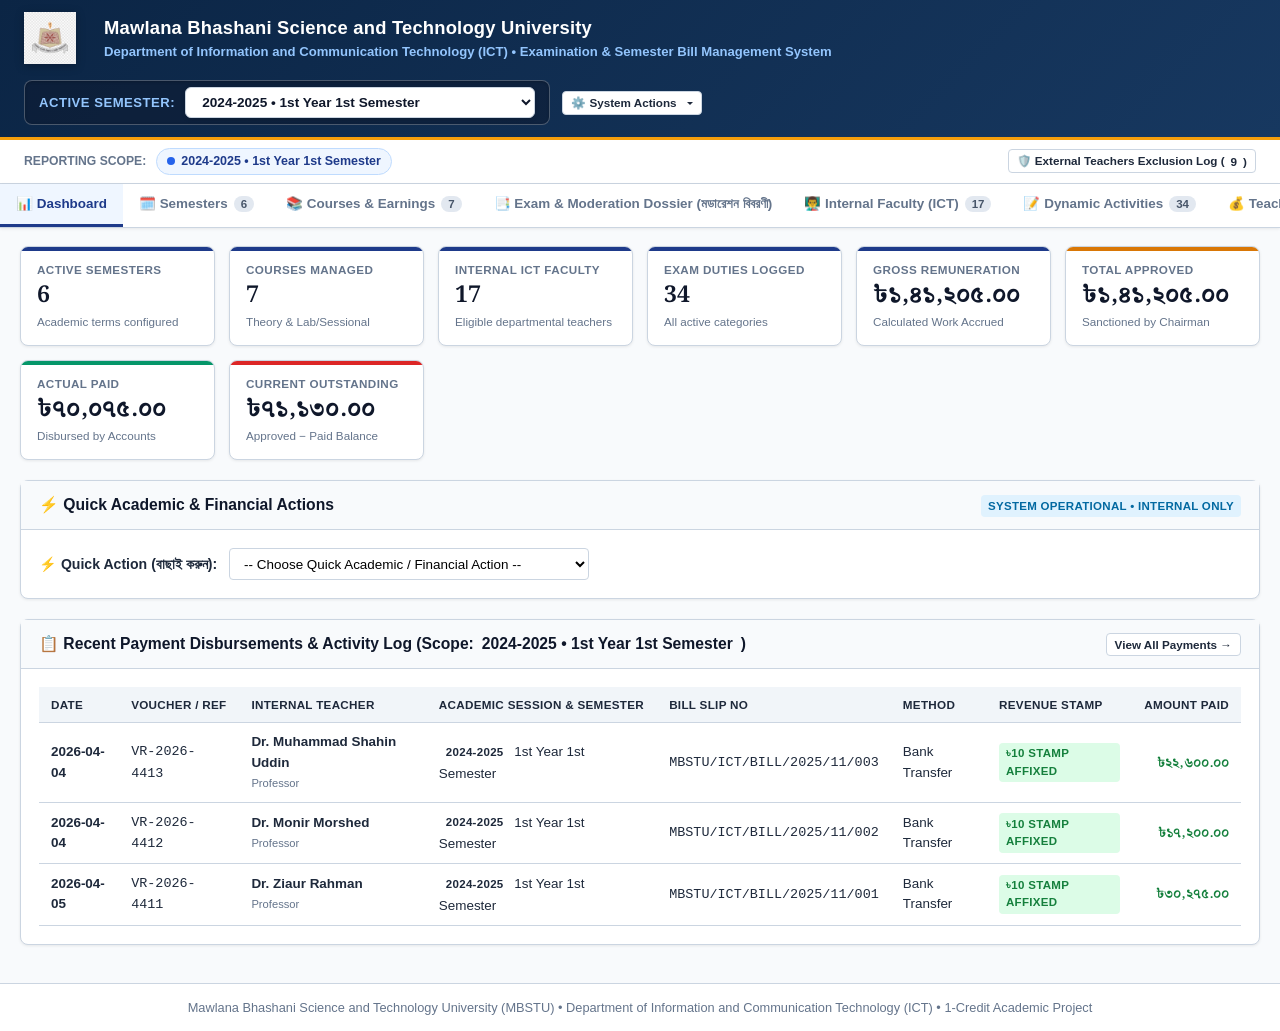
==== commit 48e8f809: "fix: resolve dossier actions dropdown clipping by setting content-card overflow visible and stopping" ====
--- a/index.html
+++ b/index.html
@@ -1,1668 +1,1961 @@
-<!DOCTYPE html>
-<html lang="en">
-<head>
-    <meta charset="UTF-8">
-    <meta name="viewport" content="width=device-width, initial-scale=1.0">
-    <title>MBSTU ICT Department Examination &amp; Semester Bill Management System</title>
-        <link rel="preconnect" href="https://fonts.googleapis.com">
-    <link rel="preconnect" href="https://fonts.gstatic.com" crossorigin>
-    <link href="https://fonts.googleapis.com/css2?family=Noto+Sans+Bengali:wght@400;500;600;700;800&family=Noto+Serif+Bengali:wght@400;600;700;800&display=swap" rel="stylesheet">
-    <link rel="stylesheet" href="css/style.css">
-</head>
-<body>
-
-    <!-- Header & University Branding -->
-    <header class="app-header">
-        <div class="header-container">
-            <div class="brand-wrapper">
-                <img src="assets/mbstu_logo.png" alt="MBSTU Logo" class="brand-header-logo" style="height: 52px; width: auto; object-fit: contain; margin-right: 14px; filter: drop-shadow(0 2px 4px rgba(0,0,0,0.25));">
-                <div class="brand-text">
-                    <h1>Mawlana Bhashani Science and Technology University</h1>
-                    <p>Department of Information and Communication Technology (ICT) • Examination &amp; Semester Bill Management System</p>
-                </div>
-            </div>
-            <div class="header-controls screen-only">
-                <!-- Matching the user's UI screenshot reference -->
-                <div class="semester-selector-box">
-                    <label for="global-semester-select">ACTIVE SEMESTER:</label>
-                    <select id="global-semester-select" class="semester-select">
-                        <option value="all">All Semesters (Consolidated)</option>
-                    </select>
-                </div>
-                <div class="dropdown">
-                    <button type="button" class="btn btn-outline btn-sm dropdown-toggle" onclick="App.toggleDropdown('header-actions-dropdown')">
-                        ⚙️ System Actions
-                    </button>
-                    <div id="header-actions-dropdown" class="dropdown-menu">
-                        <button type="button" class="dropdown-item" onclick="document.getElementById('btn-load-demo-data').click()">
-                            📥 Load MBSTU Demo Data
-                        </button>
-                        <button type="button" class="dropdown-item" onclick="document.getElementById('btn-export-backup-quick').click()">
-                            💾 Backup JSON Database
-                        </button>
-                        <button type="button" class="dropdown-item" onclick="App.openModal('modal-exclusion-log')">
-                            🛡️ External Audit Log
-                        </button>
-                    </div>
-                </div>
-                <!-- Hidden anchors for existing event listener bindings -->
-                <button id="btn-load-demo-data" style="display:none;"></button>
-                <button id="btn-export-backup-quick" style="display:none;"></button>
-            </div>
-        </div>
-    </header>
-
-    <!-- Scope Banner / Active Semester Indicator -->
-    <div class="scope-banner screen-only">
-        <div style="display: flex; align-items: center; gap: 10px;">
-            <span style="font-size: 0.76rem; font-weight: 700; color: var(--text-muted); text-transform: uppercase;">Reporting Scope:</span>
-            <span class="scope-pill" id="active-scope-pill">
-                <span class="scope-pill-dot"></span>
-                <span id="active-scope-label">All Semesters (Consolidated)</span>
-            </span>
-        </div>
-        <div style="display: flex; gap: 8px;">
-            <button class="btn btn-outline btn-sm" onclick="App.openModal('modal-exclusion-log')">
-                🛡️ External Teachers Exclusion Log (<span id="badge-external-count">0</span>)
-            </button>
-        </div>
-    </div>
-
-    <!-- Navigation Tabs -->
-    <nav class="nav-bar screen-only">
-        <div class="nav-container">
-            <button class="nav-tab active" data-tab="dashboard">
-                <span>📊 Dashboard</span>
-            </button>
-            <button class="nav-tab" data-tab="semesters">
-                <span>🗓️ Semesters</span>
-                <span class="tab-badge" id="badge-semester-count">0</span>
-            </button>
-            <button class="nav-tab" data-tab="courses">
-                <span>📚 Courses &amp; Earnings</span>
-                <span class="tab-badge" id="badge-course-count">0</span>
-            </button>
-            <button class="nav-tab" data-tab="moderation">
-                <span>📑 Exam &amp; Moderation Dossier (মডারেশন বিবরণী)</span>
-            </button>
-            <button class="nav-tab" data-tab="teachers">
-                <span>👨‍🏫 Internal Faculty (ICT)</span>
-                <span class="tab-badge" id="badge-teacher-count">0</span>
-            </button>
-            <button class="nav-tab" data-tab="activities">
-                <span>📝 Dynamic Activities</span>
-                <span class="tab-badge" id="badge-activity-count">0</span>
-            </button>
-            <button class="nav-tab" data-tab="ledger">
-                <span>💰 Teacher Ledger</span>
-            </button>
-            <button class="nav-tab" data-tab="bills">
-                <span>📄 Bills &amp; Approvals</span>
-                <span class="tab-badge" id="badge-bill-count">0</span>
-            </button>
-            <button class="nav-tab" data-tab="payments">
-                <span>💳 Payments</span>
-                <span class="tab-badge" id="badge-payment-count">0</span>
-            </button>
-            <button class="nav-tab" data-tab="print-slip">
-                <span>🖨️ Official Bill Slip (14-Row বিল ফরম)</span>
-            </button>
-            <button class="nav-tab" data-tab="rates">
-                <span>⚙️ Billing Rates</span>
-            </button>
-            <button class="nav-tab" data-tab="data-backup">
-                <span>💾 Backup &amp; Restore</span>
-            </button>
-        </div>
-    </nav>
-
-    <!-- Main Container -->
-    <main class="main-wrapper">
-
-        <!-- TAB 1: EXECUTIVE DASHBOARD -->
-        <section id="tab-dashboard" class="tab-panel active">
-            <div class="kpi-grid">
-                <div class="kpi-card">
-                    <div class="kpi-title">Active Semesters</div>
-                    <div class="kpi-value" id="kpi-total-semesters">0</div>
-                    <div class="kpi-sub">Academic terms configured</div>
-                </div>
-                <div class="kpi-card">
-                    <div class="kpi-title">Courses Managed</div>
-                    <div class="kpi-value" id="kpi-total-courses">0</div>
-                    <div class="kpi-sub">Theory &amp; Lab/Sessional</div>
-                </div>
-                <div class="kpi-card">
-                    <div class="kpi-title">Internal ICT Faculty</div>
-                    <div class="kpi-value" id="kpi-total-teachers">0</div>
-                    <div class="kpi-sub">Eligible departmental teachers</div>
-                </div>
-                <div class="kpi-card">
-                    <div class="kpi-title">Exam Duties Logged</div>
-                    <div class="kpi-value" id="kpi-total-activities">0</div>
-                    <div class="kpi-sub">All active categories</div>
-                </div>
-                <div class="kpi-card">
-                    <div class="kpi-title">Gross Remuneration</div>
-                    <div class="kpi-value" id="kpi-total-gross">৳ ০.০০</div>
-                    <div class="kpi-sub">Calculated Work Accrued</div>
-                </div>
-                <div class="kpi-card kpi-warning">
-                    <div class="kpi-title">Total Approved</div>
-                    <div class="kpi-value" id="kpi-total-approved">৳ ০.০০</div>
-                    <div class="kpi-sub">Sanctioned by Chairman</div>
-                </div>
-                <div class="kpi-card kpi-success">
-                    <div class="kpi-title">Actual Paid</div>
-                    <div class="kpi-value" id="kpi-total-paid">৳ ০.০০</div>
-                    <div class="kpi-sub">Disbursed by Accounts</div>
-                </div>
-                <div class="kpi-card kpi-danger">
-                    <div class="kpi-title">Current Outstanding</div>
-                    <div class="kpi-value" id="kpi-total-outstanding">৳ ০.০০</div>
-                    <div class="kpi-sub">Approved &minus; Paid Balance</div>
-                </div>
-            </div>
-
-            <!-- Quick Action Hub -->
-            <div class="content-card screen-only">
-                <div class="card-header">
-                    <div class="card-title">⚡ Quick Academic &amp; Financial Actions</div>
-                    <div>
-                        <span class="badge badge-recorded">System Operational • Internal Only</span>
-                    </div>
-                </div>
-                <div class="card-body">
-                    <div style="display: flex; align-items: center; gap: 12px; max-width: 550px; flex-wrap: wrap;">
-                        <label for="dashboard-quick-actions" style="font-weight: 700; font-size: 0.88rem; white-space: nowrap; color: var(--text-dark);">
-                            ⚡ Quick Action (বাছাই করুন):
-                        </label>
-                        <select id="dashboard-quick-actions" class="form-control" style="flex: 1; min-width: 250px; font-weight: 500;" onchange="App.handleQuickActionSelect(this)">
-                            <option value="">-- Choose Quick Academic / Financial Action --</option>
-                            <option value="modal-activity">➕ Log Exam Activity Record</option>
-                            <option value="modal-custom-activity">⚙️ Add Custom Activity Type</option>
-                            <option value="modal-bill">📄 Prepare Official Bill Slip</option>
-                            <option value="modal-payment">💰 Record Accounts Disbursement</option>
-                            <option value="tab-assignments">🎓 Assign Course Teachers</option>
-                            <option value="tab-moderation">📋 Moderation Register Dossier</option>
-                            <option value="tab-ledger">🔍 View Teacher Ledger &amp; Balance</option>
-                        </select>
-                    </div>
-                </div>
-            </div>
-
-            <!-- Recent Disbursement Ledger -->
-            <div class="content-card">
-                <div class="card-header">
-                    <div class="card-title">📋 Recent Payment Disbursements &amp; Activity Log (Scope: <span id="dash-recent-scope-text">Consolidated</span>)</div>
-                    <button class="btn btn-outline btn-sm" onclick="App.switchTab('payments')">View All Payments &rarr;</button>
-                </div>
-                <div class="card-body">
-                    <div class="table-responsive">
-                        <table class="data-table">
-                            <thead>
-                                <tr>
-                                    <th>Date</th>
-                                    <th>Voucher / Ref</th>
-                                    <th>Internal Teacher</th>
-                                    <th>Academic Session &amp; Semester</th>
-                                    <th>Bill Slip No</th>
-                                    <th>Method</th>
-                                    <th>Revenue Stamp</th>
-                                    <th style="text-align: right;">Amount Paid</th>
-                                </tr>
-                            </thead>
-                            <tbody id="tbody-recent-payments">
-                                <tr>
-                                    <td colspan="8" style="text-align: center; color: var(--text-muted);">No payment records found. Load demo data to view examples.</td>
-                                </tr>
-                            </tbody>
-                        </table>
-                    </div>
-                </div>
-            </div>
-        </section>
-
-        <!-- TAB 2: SEMESTERS -->
-        <section id="tab-semesters" class="tab-panel">
-            <div class="content-card">
-                <div class="card-header">
-                    <div class="card-title">🗓️ Academic Semesters across 5 Sessions (2020–2021 to 2024–2025)</div>
-                    <button class="btn btn-primary btn-sm" onclick="App.openModal('modal-semester')">+ Add New Semester</button>
-                </div>
-                <div class="card-body">
-                    <div class="table-responsive">
-                        <table class="data-table">
-                            <thead>
-                                <tr>
-                                    <th>Academic Session</th>
-                                    <th>Year &amp; Semester</th>
-                                    <th>Examination Name</th>
-                                    <th>Exam Period</th>
-                                    <th>Regular</th>
-                                    <th>Backlog</th>
-                                    <th>Special</th>
-                                    <th>Total Examinees</th>
-                                    <th>Status</th>
-                                    <th>Actions</th>
-                                </tr>
-                            </thead>
-                            <tbody id="tbody-semesters"></tbody>
-                        </table>
-                    </div>
-                </div>
-            </div>
-        </section>
-
-        <!-- TAB 3: COURSES & COURSE-WISE BREAKDOWN -->
-        <section id="tab-courses" class="tab-panel">
-            <div class="content-card">
-                <div class="card-header">
-                    <div class="card-title">📚 Course Management &amp; Activity Breakdown (Scope: <span id="courses-scope-text">Consolidated</span>)</div>
-                    <div class="dropdown">
-                        <button type="button" class="btn btn-primary btn-sm dropdown-toggle" onclick="App.toggleDropdown('courses-actions-dropdown')">
-                            ⚡ Course Actions
-                        </button>
-                        <div id="courses-actions-dropdown" class="dropdown-menu">
-                            <button type="button" class="dropdown-item" onclick="App.openModal('modal-course')">➕ Add New Course</button>
-                            <button type="button" class="dropdown-item" onclick="App.printCourseSummaryTable()">🖨️ Print Course Summary</button>
-                        </div>
-                    </div>
-                </div>
-                <div class="card-body">
-                    <div class="table-responsive">
-                        <table class="data-table">
-                            <thead>
-                                <tr>
-                                    <th>Course Code</th>
-                                    <th>Course Title</th>
-                                    <th>Academic Session &amp; Semester</th>
-                                    <th>Credit</th>
-                                    <th>Type</th>
-                                    <th>Assigned Internal Teacher</th>
-                                    <th>Verification</th>
-                                    <th>Activities</th>
-                                    <th style="text-align: right;">Total Amount (৳)</th>
-                                    <th style="text-align: right;">Approved (৳)</th>
-                                    <th style="text-align: right;">Paid (৳)</th>
-                                    <th style="text-align: right;">Outstanding (৳)</th>
-                                    <th>Actions</th>
-                                </tr>
-                            </thead>
-                            <tbody id="tbody-courses"></tbody>
-                        </table>
-                    </div>
-                </div>
-            </div>
-        </section>
-
-
-
-        <!-- TAB 5: INTERNAL TEACHERS DIRECTORY -->
-        <section id="tab-teachers" class="tab-panel">
-            <div class="content-card">
-                <div class="card-header" style="flex-wrap: wrap; gap: 10px;">
-                    <div class="card-title">👨‍🏫 Faculty &amp; Examiners Directory (Internal &amp; External)</div>
-                    <div style="display: flex; gap: 10px; align-items: center; flex-wrap: wrap;">
-                        <select id="select-filter-teacher" class="form-control" style="width: auto; min-width: 170px; height: 32px; padding: 2px 8px; font-size: 0.82rem; font-weight: 600;" onchange="App.filterTeachersDirectory(this.value)">
-                            <option value="all">👥 Filter: All Examiners</option>
-                            <option value="internal">🏫 Filter: Internal ICT</option>
-                            <option value="external">🌐 Filter: External (Others)</option>
-                        </select>
-                        <div class="dropdown">
-                            <button type="button" class="btn btn-primary btn-sm dropdown-toggle" onclick="App.toggleDropdown('teacher-actions-dropdown')">
-                                ➕ Add Faculty / Examiner
-                            </button>
-                            <div id="teacher-actions-dropdown" class="dropdown-menu">
-                                <button type="button" class="dropdown-item" onclick="App.openModal('modal-teacher')">🏫 Add Internal Faculty Member</button>
-                                <button type="button" class="dropdown-item" onclick="App.openAddExternalTeacherModal()">🌐 Add External Examiner (Others)</button>
-                            </div>
-                        </div>
-                        <!-- Hidden anchors for button filter compatibility -->
-                        <span style="display:none;">
-                            <button id="btn-filter-tchr-all"></button>
-                            <button id="btn-filter-tchr-internal"></button>
-                            <button id="btn-filter-tchr-external"></button>
-                        </span>
-                    </div>
-                </div>
-                <div class="card-body">
-                    <div class="table-responsive">
-                        <table class="data-table">
-                            <thead>
-                                <tr>
-                                    <th>Name (Bengali)</th>
-                                    <th>Name (English)</th>
-                                    <th>Designation</th>
-                                    <th>Department</th>
-                                    <th>Institution</th>
-                                    <th>Status</th>
-                                    <th>Contact</th>
-                                    <th>Actions</th>
-                                </tr>
-                            </thead>
-                            <tbody id="tbody-teachers"></tbody>
-                        </table>
-                    </div>
-                </div>
-            </div>
-        </section>
-
-        <!-- TAB 6: DYNAMIC EXAM ACTIVITIES -->
-        <section id="tab-activities" class="tab-panel">
-            <div class="content-card">
-                <div class="card-header">
-                    <div class="card-title">📝 Dynamic Examination Activity Management (Scope: <span id="activities-scope-text">Consolidated</span>)</div>
-                    <div class="dropdown">
-                        <button type="button" class="btn btn-primary btn-sm dropdown-toggle" onclick="App.toggleDropdown('activity-actions-dropdown')">
-                            ⚡ Activity Actions
-                        </button>
-                        <div id="activity-actions-dropdown" class="dropdown-menu">
-                            <button type="button" class="dropdown-item" onclick="App.openModal('modal-activity')">➕ Log Activity Record</button>
-                            <button type="button" class="dropdown-item" onclick="App.openModal('modal-custom-activity')">⚙️ Add Custom Activity Type</button>
-                            <button type="button" class="dropdown-item" onclick="App.printActivityLedger()">🖨️ Print Activity Ledger</button>
-                        </div>
-                    </div>
-                </div>
-                <div class="card-body">
-                    <div class="table-responsive">
-                        <table class="data-table">
-                            <thead>
-                                <tr>
-                                    <th>ID</th>
-                                    <th>Date</th>
-                                    <th>Session &amp; Semester</th>
-                                    <th>Category / Activity Type</th>
-                                    <th>Course</th>
-                                    <th>Internal Teacher</th>
-                                    <th>Workload / Qty</th>
-                                    <th>Rate (৳)</th>
-                                    <th>Calc Method</th>
-                                    <th style="text-align: right;">Calculated Amount (৳)</th>
-                                    <th>Status</th>
-                                    <th>Actions</th>
-                                </tr>
-                            </thead>
-                            <tbody id="tbody-activities"></tbody>
-                        </table>
-                    </div>
-                </div>
-            </div>
-        </section>
-
-        <!-- TAB 7: TEACHER LEDGER & EARNINGS -->
-        <section id="tab-ledger" class="tab-panel">
-            <!-- Filter Bar -->
-            <div class="content-card screen-only" style="margin-bottom: 16px;">
-                <div class="card-body" style="padding: 12px 18px; display: flex; gap: 14px; align-items: center; flex-wrap: wrap;">
-                    <div style="flex: 1.2; min-width: 250px;">
-                        <label class="form-label" for="ledger-teacher-select">Select Teacher / Examiner (Internal or External / Others):</label>
-                        <select id="ledger-teacher-select" class="form-control" onchange="App.renderTeacherLedger()"></select>
-                    </div>
-                    <div style="flex: 1; min-width: 200px;">
-                        <label class="form-label" for="ledger-semester-select">Filter by Semester:</label>
-                        <select id="ledger-semester-select" class="form-control" onchange="App.renderTeacherLedger()">
-                            <option value="all">All Semesters (Consolidated)</option>
-                        </select>
-                    </div>
-                    <div style="flex: 1; min-width: 170px;">
-                        <label class="form-label" for="ledger-status-filter">Bill Status:</label>
-                        <select id="ledger-status-filter" class="form-control" onchange="App.renderTeacherLedger()">
-                            <option value="all">All Statuses</option>
-                            <option value="Recorded">Recorded (Accrued)</option>
-                            <option value="Approved">Approved</option>
-                            <option value="Partially Paid">Partially Paid</option>
-                            <option value="Paid">Paid</option>
-                        </select>
-                    </div>
-                    <div class="dropdown" style="align-self: flex-end;">
-                        <button type="button" class="btn btn-primary dropdown-toggle" onclick="App.toggleDropdown('ledger-actions-dropdown')">
-                            ⚡ Ledger Actions
-                        </button>
-                        <div id="ledger-actions-dropdown" class="dropdown-menu">
-                            <button type="button" class="dropdown-item" onclick="App.prepareSlipForSelectedTeacher()">📄 Generate Bill Slip &rarr;</button>
-                            <button type="button" class="dropdown-item" onclick="App.printTeacherLedger()">🖨️ Print Ledger</button>
-                            <button type="button" class="dropdown-item" onclick="App.exportTeacherLedgerCSV()">📊 Export CSV</button>
-                        </div>
-                    </div>
-                </div>
-            </div>
-
-            <!-- Executive Hero Balance Card -->
-            <div class="ledger-hero-box" id="ledger-hero-box">
-                <div class="ledger-teacher-info">
-                    <h3 id="ledger-teacher-name-title">Select a teacher</h3>
-                    <p id="ledger-teacher-sub-title">Designation &bull; Department of ICT, MBSTU</p>
-                </div>
-                <div class="ledger-stat-block">
-                    <span>Work Accrued</span>
-                    <strong id="ledger-stat-accrued">৳ ০.০০</strong>
-                </div>
-                <div class="ledger-stat-block">
-                    <span>Bill Prepared</span>
-                    <strong id="ledger-stat-billed">৳ ০.০০</strong>
-                </div>
-                <div class="ledger-stat-block">
-                    <span>Approved Amount</span>
-                    <strong id="ledger-stat-approved">৳ ০.০০</strong>
-                </div>
-                <div class="ledger-stat-block">
-                    <span>Actually Paid</span>
-                    <strong id="ledger-stat-paid" style="color: #4ade80;">৳ ০.০০</strong>
-                </div>
-                <div class="ledger-stat-block stat-outstanding">
-                    <span>Outstanding Due</span>
-                    <strong id="ledger-stat-outstanding" style="color: #fca5a5;">৳ ০.০০</strong>
-                </div>
-            </div>
-
-            <!-- Course-by-Course Financial Breakdown -->
-            <div class="content-card">
-                <div class="card-header">
-                    <div class="card-title">📚 Course-wise Earning &amp; Duty Breakdown for Teacher</div>
-                </div>
-                <div class="card-body">
-                    <div class="table-responsive">
-                        <table class="data-table">
-                            <thead>
-                                <tr>
-                                    <th>Session &amp; Semester</th>
-                                    <th>Course Code &amp; Title</th>
-                                    <th>Activity Category</th>
-                                    <th>Workload / Qty</th>
-                                    <th>Rate</th>
-                                    <th style="text-align: right;">Calculated Amount</th>
-                                    <th style="text-align: right;">Approved</th>
-                                    <th style="text-align: right;">Paid</th>
-                                    <th style="text-align: right;">Outstanding</th>
-                                    <th>Bill Ref</th>
-                                </tr>
-                            </thead>
-                            <tbody id="tbody-teacher-courses-breakdown"></tbody>
-                        </table>
-                    </div>
-                </div>
-            </div>
-
-            <!-- Payment Transaction Ledger -->
-            <div class="content-card">
-                <div class="card-header">
-                    <div class="card-title">💳 Disbursed Payment Transactions History for Teacher</div>
-                </div>
-                <div class="card-body">
-                    <div class="table-responsive">
-                        <table class="data-table">
-                            <thead>
-                                <tr>
-                                    <th>Disbursement Date</th>
-                                    <th>Receipt / Voucher No</th>
-                                    <th>Session &amp; Semester</th>
-                                    <th>Bill Slip Ref</th>
-                                    <th>Payment Method</th>
-                                    <th>Revenue Stamp</th>
-                                    <th>Recorded By</th>
-                                    <th style="text-align: right;">Amount Paid (৳)</th>
-                                </tr>
-                            </thead>
-                            <tbody id="tbody-teacher-payments-history"></tbody>
-                        </table>
-                    </div>
-                </div>
-            </div>
-        </section>
-
-        <!-- TAB: DEPARTMENTAL EXAMINATION & MODERATION DOSSIER -->
-        <section id="tab-moderation" class="tab-panel">
-            <!-- Screen-only Controls Header -->
-            <div class="content-card screen-only" style="margin-bottom: 16px;">
-                <div class="card-body" style="padding: 12px 18px; display: flex; gap: 16px; align-items: center; justify-content: space-between; flex-wrap: wrap;">
-                    <div style="display: flex; gap: 12px; align-items: center; flex: 1; min-width: 320px;">
-                        <label class="form-label" for="dossier-semester-select" style="white-space: nowrap; margin-bottom: 0; font-weight: 800;">
-                            Select Examination Dossier:
-                        </label>
-                        <select id="dossier-semester-select" class="form-control" style="max-width: 480px;" onchange="App.handleDossierSemesterChange(this.value)">
-                        </select>
-                    </div>
-                    <div class="dropdown">
-                        <button type="button" class="btn btn-primary dropdown-toggle" onclick="App.toggleDropdown('dossier-actions-dropdown')">
-                            ⚡ Dossier Actions
-                        </button>
-                        <div id="dossier-actions-dropdown" class="dropdown-menu">
-                            <button type="button" class="dropdown-item" onclick="App.openEditDossierModal()">✏️ Edit Dossier Details</button>
-                            <button type="button" class="dropdown-item" onclick="App.printModerationDossier()">🖨️ Print Dossier PDF</button>
-                        </div>
-                    </div>
-                </div>
-            </div>
-
-            <!-- Archival Printable Sheet Container -->
-            <div class="dossier-preview-container">
-                <div class="official-dossier-sheet" id="official-dossier-sheet">
-                    <!-- Letterhead & Institutional Header -->
-                    <div class="dossier-header-block">
-                        <div class="dossier-uni-title">মাওলানা ভাসানী বিজ্ঞান ও প্রযুক্তি বিশ্ববিদ্যালয়</div>
-                        <div class="dossier-dept-title">ইনফরমেশন এন্ড কমিউনিকেশন টেকনোলজি বিভাগ</div>
-                        <div class="dossier-location-title">সন্তোষ, টাঙ্গাইল-১৯০২।</div>
-                        <div class="dossier-memo-row">
-                            <div>স্মারক নং: <span id="dossier-memo-no">মাভাবিপ্রবি/আইসিটি/প.নি./২০২৫/১৫২</span></div>
-                            <div>তারিখ: <span id="dossier-date">২৫/০৩/২০২৬ খ্রি.</span></div>
-                        </div>
-                        <div class="dossier-subject-block">
-                            <strong>বিষয়:</strong> বি.এস-সি. (ইঞ্জিনিয়ারিং) <span id="dossier-semester-title">২য় বর্ষ ১ম সেমিস্টার</span> ফাইনাল পরীক্ষা-<span id="dossier-exam-year">২০২৫</span> এর মডারেশন ও পরীক্ষা সংক্রান্ত কার্যাবলী বিবরণী।
-                        </div>
-                    </div>
-
-                    <!-- Dynamic Sections 1 through 9 -->
-                    <div id="dossier-content-area">
-                        <!-- Populated by App.renderModerationDossier() -->
-                    </div>
-
-                    <!-- Signatures of Examination Committee -->
-                    <div class="dossier-sig-grid" id="dossier-signatures-block">
-                        <!-- Populated dynamically with Chairman and Member signatures -->
-                    </div>
-                </div>
-            </div>
-        </section>
-
-        <!-- TAB 9: BILL PREPARATION & APPROVALS -->
-        <section id="tab-bills" class="tab-panel">
-            <div class="content-card">
-                <div class="card-header">
-                    <div class="card-title">📄 Official Bill Slips &amp; Chairman Sanctions (Scope: <span id="bills-scope-text">Consolidated</span>)</div>
-                    <div class="dropdown">
-                        <button type="button" class="btn btn-primary btn-sm dropdown-toggle" onclick="App.toggleDropdown('bill-actions-dropdown')">
-                            ⚡ Bill Actions
-                        </button>
-                        <div id="bill-actions-dropdown" class="dropdown-menu">
-                            <button type="button" class="dropdown-item" onclick="App.openModal('modal-bill')">➕ Prepare New Bill Slip</button>
-                            <button type="button" class="dropdown-item" onclick="App.printConsolidatedBillStatement()">🖨️ 7. Consolidated Bill Statement</button>
-                        </div>
-                    </div>
-                </div>
-                <div class="card-body">
-                    <div class="table-responsive">
-                        <table class="data-table">
-                            <thead>
-                                <tr>
-                                    <th>Bill Slip Number</th>
-                                    <th>Internal Teacher Name</th>
-                                    <th>Session &amp; Semester</th>
-                                    <th>Preparation Date</th>
-                                    <th style="text-align: right;">Gross Billed (৳)</th>
-                                    <th style="text-align: right;">Approved (৳)</th>
-                                    <th style="text-align: right;">Paid (৳)</th>
-                                    <th style="text-align: right;">Outstanding (৳)</th>
-                                    <th>Chairman Sanction</th>
-                                    <th>Status</th>
-                                    <th>Actions</th>
-                                </tr>
-                            </thead>
-                            <tbody id="tbody-bills"></tbody>
-                        </table>
-                    </div>
-                </div>
-            </div>
-        </section>
-
-        <!-- TAB 10: PAYMENTS & DISBURSEMENTS -->
-        <section id="tab-payments" class="tab-panel">
-            <div class="content-card">
-                <div class="card-header">
-                    <div class="card-title">💳 University Accounts Payment Register (Scope: <span id="payments-scope-text">Consolidated</span>)</div>
-                    <button class="btn btn-warning btn-sm" onclick="App.openModal('modal-payment')">+ Record Accounts Disbursement</button>
-                </div>
-                <div class="card-body">
-                    <div class="table-responsive">
-                        <table class="data-table">
-                            <thead>
-                                <tr>
-                                    <th>Transaction ID</th>
-                                    <th>Payment Date</th>
-                                    <th>Internal Teacher</th>
-                                    <th>Bill Reference</th>
-                                    <th>Method</th>
-                                    <th>Receipt / Voucher No</th>
-                                    <th>Revenue Stamp Acknowledged</th>
-                                    <th>Recorded By</th>
-                                    <th style="text-align: right;">Disbursed Amount</th>
-                                    <th>Actions</th>
-                                </tr>
-                            </thead>
-                            <tbody id="tbody-payments"></tbody>
-                        </table>
-                    </div>
-                </div>
-            </div>
-        </section>
-
-        <!-- TAB 11: OFFICIAL 1:1 PRINTABLE BILL SLIP (AUTHENTIC UNIVERSITY PAPER FORM REPLICA) -->
-        <section id="tab-print-slip" class="tab-panel">
-            <!-- Controls bar (Screen Only) -->
-            <div class="content-card screen-only" style="margin-bottom: 16px;">
-                <div class="card-body" style="padding: 14px 18px; display: flex; gap: 14px; align-items: center; justify-content: space-between; flex-wrap: wrap;">
-                    <div style="display: flex; gap: 12px; align-items: center; flex: 1; min-width: 320px;">
-                        <label class="form-label" for="print-bill-select" style="white-space: nowrap; font-weight: 700; margin-bottom: 0;">Select Bill to Print:</label>
-                        <select id="print-bill-select" class="form-control" style="max-width: 440px;" onchange="App.renderPrintableBillSlip()"></select>
-                    </div>
-
-                    <!-- Carrier / Courier Charge Quick Bar -->
-                    <div style="display: flex; gap: 10px; align-items: center; background: #eff6ff; border: 1px solid #bfdbfe; padding: 6px 12px; border-radius: 6px;">
-                        <label style="display: flex; align-items: center; gap: 6px; font-size: 0.82rem; font-weight: 700; color: #1e40af; cursor: pointer; margin-bottom: 0;">
-                            <input type="checkbox" id="quick-carrier-toggle" onchange="App.handleQuickCarrierToggle(this.checked)">
-                            <span>📦 Courier / Carrier Charge</span>
-                        </label>
-                        <input type="number" id="quick-carrier-amount" placeholder="৳ Amount" style="width: 105px; padding: 4px 6px; font-size: 0.82rem; border: 1px solid #93c5fd; border-radius: 4px;" title="Carrier / Courier Charge Amount" onchange="App.handleQuickCarrierChange()">
-                        <input type="text" id="quick-carrier-voucher" placeholder="Voucher / Memo No" style="width: 145px; padding: 4px 6px; font-size: 0.82rem; border: 1px solid #93c5fd; border-radius: 4px;" title="Carrier Voucher Number" onchange="App.handleQuickCarrierChange()">
-                    </div>
-
-                    <div class="dropdown">
-                        <button type="button" class="btn btn-primary btn-sm dropdown-toggle" onclick="App.toggleDropdown('printslip-actions-dropdown')">
-                            🖨️ Print &amp; Duties
-                        </button>
-                        <div id="printslip-actions-dropdown" class="dropdown-menu">
-                            <button type="button" class="dropdown-item" onclick="window.print()">🖨️ প্রিন্ট করুন (Print A4 Official Bill)</button>
-                            <button type="button" class="dropdown-item" onclick="App.openBLSCDutyModal()">➕ Add Backlog / Special Carry Duty</button>
-                        </div>
-                    </div>
-                </div>
-            </div>
-
-            <!-- Official 14-Row Printable Sheet (1:1 Replica of Photo media_1792917826310_847e96fb.png) -->
-            <div class="bill-slip-preview-container">
-                <div class="official-bill-sheet" id="official-bill-sheet">
-                    <!-- Top University Header with Emblem -->
-                    <div>
-                        <div class="slip-header-block" style="position: relative; padding-left: 55px; min-height: 52px;">
-                            <!-- MBSTU Official University Emblem Logo -->
-                            <img src="assets/mbstu_logo.png" alt="MBSTU Logo" class="slip-header-logo" style="position: absolute; left: 4px; top: 0; width: 50px; height: 50px; object-fit: contain;">
-                            <div id="slip-uni-title-display" class="slip-uni-title">মাওলানা ভাসানী বিজ্ঞান ও প্রযুক্তি বিশ্ববিদ্যালয়</div>
-                            <div id="slip-sub-title-display" class="slip-sub-title">পরীক্ষা সংক্রান্ত পারিশ্রমিকের বিল ফরম</div>
-                            <div style="text-align: right; font-weight: 700; font-size: 8pt; margin-top: -16px;">
-                                বিল নং: <span id="slip-bill-no-display">............</span>
-                            </div>
-                            <div id="slip-instruction-display" class="slip-instruction-text">
-                                (বিল সংশ্লিষ্ট বিষয়াবলী পরীক্ষা কমিটির চেয়ারম্যানের মাধ্যমে পরীক্ষার সংক্রান্ত কার্যাবলী সম্পাদনের পর পরীক্ষা নিয়ন্ত্রকের কার্যালয়ে দাখিল করতে হবে। প্রতি কোর্সের পরীক্ষার জন্য পৃথক পৃথক ভাবে বিল দাখিল করতে হবে।)
-                            </div>
-                        </div>
-
-                        <!-- Examiner Info Box (Faithful Replica of Paper Form) -->
-                        <table class="slip-examiner-info-table">
-                            <tr>
-                                <td style="width: 28%; font-weight: 600;">পরীক্ষকের নাম (বাংলায়) ঃ</td>
-                                <td style="width: 72%; font-weight: 700; border-bottom: 1px dotted #000;" id="slip-examiner-name-bn">................................................</td>
-                            </tr>
-                            <tr>
-                                <td style="font-weight: 600;">(ইংরেজীতে বড় অক্ষরে) ঃ</td>
-                                <td style="font-weight: 700; font-family: monospace; border-bottom: 1px dotted #000;" id="slip-examiner-name-en">................................................</td>
-                            </tr>
-                            <tr>
-                                <td style="font-weight: 600;">পদবী ও পূর্ণ ঠিকানা ঃ</td>
-                                <td style="border-bottom: 1px dotted #000;" id="slip-examiner-designation">................................................</td>
-                            </tr>
-                            <tr>
-                                <td style="font-weight: 600;">পরীক্ষা অনুষ্ঠিত হওয়ার সময়কালঃ</td>
-                                <td style="border-bottom: 1px dotted #000;" id="slip-exam-period">পরীক্ষা অনুষ্ঠিত তারিখঃ ফেব্রুয়ারি-মার্চ/২০২৬</td>
-                            </tr>
-                        </table>
-                        <div style="font-size: 8pt; font-weight: 700; margin: 4px 0 3px 0;">
-                            পরীক্ষা সংক্রান্ত কাজের বিবরণ নিম্নে দেওয়া হইলঃ
-                        </div>
-
-                        <!-- 14-Row Table Grid (12 Columns with Configurable Bengali Headers) -->
-                        <table class="slip-grid-table">
-                            <thead>
-                                <tr>
-                                    <th style="width: 4.5%;" id="col-lbl-1">ক্রমিক নম্বর</th>
-                                    <th style="width: 22.5%;" id="col-lbl-2">কাজের নাম</th>
-                                    <th style="width: 13.5%;" id="col-lbl-3">পরীক্ষার নাম</th>
-                                    <th style="width: 6%;" id="col-lbl-4">বৎসর</th>
-                                    <th style="width: 6.5%;" id="col-lbl-5">বিভাগ</th>
-                                    <th style="width: 9.5%;" id="col-lbl-6">কোর্স কোড</th>
-                                    <th style="width: 11%;" id="col-lbl-7">খাতা/পরীক্ষার্থীর সংখ্যা</th>
-                                    <th style="width: 7.5%;" id="col-lbl-8">মোট দিন/সদস্য সংখ্যা</th>
-                                    <th style="width: 5.5%;" id="col-lbl-9">ক্রেডিট আওয়ার</th>
-                                    <th style="width: 5.5%;" id="col-lbl-10">ক্লাস টেস্টের সংখ্যা</th>
-                                    <th style="width: 6%;" id="col-lbl-11">টাকা</th>
-                                    <th style="width: 2%;" id="col-lbl-12">পয়সা</th>
-                                </tr>
-                            </thead>
-                            <tbody id="slip-tbody-14-rows">
-                                <!-- Generated Dynamically: Exactly Rows 1 to 14 -->
-                            </tbody>
-                            <tfoot>
-                                <tr class="slip-total-row">
-                                    <td colspan="10" style="text-align: right; padding-right: 12px; font-weight: 800; font-size: 8.5pt;">মোট টাকা =</td>
-                                    <td id="slip-total-taka" style="text-align: right; font-weight: 900; font-size: 9pt; font-family: monospace;">০/-</td>
-                                    <td style="text-align: center; font-size: 7.5pt;">০০</td>
-                                </tr>
-                            </tfoot>
-                        </table>
-                    </div>
-
-                    <!-- Bottom Signatures & Sanction Section (Faithful Replica of Paper Form) -->
-                    <div class="slip-bottom-signatures">
-                        <div class="slip-sig-grid">
-                            <div class="slip-sig-item" style="text-align: left;">
-                                <div style="display: inline-block; text-align: center; min-width: 180px;">
-                                    <div style="font-size: 7.8pt; margin-bottom: 24px;">প্রতি স্বাক্ষর</div>
-                                    <div class="line" id="slip-chairman-sig-lbl">সভাপতি, পরীক্ষা কমিটি</div>
-                                    <div style="font-size: 7.5pt; font-weight: normal; margin-top: 1px;">(সীলমোহর)</div>
-                                </div>
-                            </div>
-                            <div class="slip-sig-item" style="text-align: right;">
-                                <div style="display: inline-block; text-align: center; min-width: 170px; margin-top: 24px;">
-                                    <div class="line" id="slip-examiner-sig-lbl">পরীক্ষকের স্বাক্ষর</div>
-                                </div>
-                            </div>
-                        </div>
-
-                        <!-- Departmental Sanction Note -->
-                        <div class="slip-sanction-box">
-                            বিভাগঃ <strong id="slip-sanction-dept">আইসিটি</strong>, পরীক্ষাঃ <strong id="slip-sanction-exam-name">বিএসসি (ইঞ্জিঃ) ফাইনাল পরীক্ষা</strong>, সেশনঃ <strong id="slip-sanction-session">২০২৩-২০২৪</strong><br>
-                            প্রফেসর/ড./জনাব <strong id="slip-sanction-teacher-name">........................</strong>-কে টাকা = <strong id="slip-sanction-amount">০/-</strong> (কথায়) : <strong id="slip-sanction-words">........................ টাকা মাত্র</strong> প্রদান করুন।
-                        </div>
-
-                        <!-- Final Office Approval Row with Revenue Stamp -->
-                        <div class="slip-final-office-row">
-                            <div class="slip-revenue-stamp">
-                                <div>রেভিনিউ স্ট্যাম্প</div>
-                                <div style="font-size: 6.8pt; margin-top: 2px;">বুঝিয়া পাইলাম</div>
-                                <div style="font-size: 6.5pt; font-style: italic; margin-top: 2px;">তারিখসহ স্বাক্ষর</div>
-                            </div>
-                            <div style="text-align: center; width: 36%;">
-                                <div style="border-top: 1px solid #000; padding-top: 2px; font-weight: 700; font-size: 7.8pt;" id="slip-officer-sig-lbl">সেকশন অফিসার / সহকারী পরীক্ষা নিয়ন্ত্রক</div>
-                            </div>
-                            <div style="text-align: center; width: 34%;">
-                                <div style="border-top: 1px solid #000; padding-top: 2px; font-weight: 700; font-size: 7.8pt;" id="slip-controller-sig-lbl">পরীক্ষা নিয়ন্ত্রক, মাভাবিপ্রবি</div>
-                            </div>
-                        </div>
-                    </div>
-                </div>
-            </div>
-        </section>
-
-        <!-- TAB 12: BILLING RATES CONFIGURATOR -->
-        <section id="tab-rates" class="tab-panel">
-            <div class="content-card">
-                <div class="card-header">
-                    <div class="card-title">⚙️ 14 Official Examination Activity Billing Rates</div>
-                    <div>
-                        <button class="btn btn-outline btn-sm" onclick="App.resetDefaultRates()">Reset to MBSTU Defaults</button>
-                    </div>
-                </div>
-                <div class="card-body">
-                    <div class="table-responsive">
-                        <table class="data-table">
-                            <thead>
-                                <tr>
-                                    <th>SL (রো)</th>
-                                    <th>Activity Name (বাংলা)</th>
-                                    <th>Description (English)</th>
-                                    <th>Calculation Unit</th>
-                                    <th>Base Rate (BDT / ৳)</th>
-                                    <th>Min Charge (৳)</th>
-                                    <th>Status</th>
-                                    <th>Actions</th>
-                                </tr>
-                            </thead>
-                            <tbody id="tbody-rates"></tbody>
-                        </table>
-                    </div>
-                </div>
-            </div>
-        </section>
-
-        <!-- TAB 13: DATA BACKUP & RESTORE -->
-        <section id="tab-data-backup" class="tab-panel">
-            <div class="content-card">
-                <div class="card-header">
-                    <div class="card-title">💾 System Persistence, Backup &amp; Restore</div>
-                </div>
-                <div class="card-body">
-                    <p style="margin-bottom: 16px; color: var(--text-muted);">
-                        This system operates 100% offline using your browser's local storage. To ensure data safety across computers or after clearing browser cache, create periodic JSON backups.
-                    </p>
-                    <div class="dropdown">
-                        <button type="button" class="btn btn-primary dropdown-toggle" onclick="App.toggleDropdown('backup-actions-dropdown')">
-                            💾 Database Operations
-                        </button>
-                        <div id="backup-actions-dropdown" class="dropdown-menu">
-                            <button type="button" class="dropdown-item" onclick="App.exportFullJSONBackup()">⬇️ Export Full JSON Database Backup</button>
-                            <button type="button" class="dropdown-item" onclick="document.getElementById('file-import-json').click()">⬆️ Import JSON Database Backup</button>
-                            <button type="button" class="dropdown-item" onclick="App.exportAllCSVs()">📊 Export Consolidated Financial CSVs</button>
-                            <div class="dropdown-divider"></div>
-                            <button type="button" class="dropdown-item text-danger" onclick="App.confirmResetAllData()">⚠️ Factory Reset Database</button>
-                        </div>
-                    </div>
-                    <input type="file" id="file-import-json" accept=".json" style="display: none;" onchange="App.importFullJSONBackup(event)">
-                </div>
-            </div>
-        </section>
-
-    </main>
-
-    <!-- Footer -->
-    <footer class="app-footer screen-only" style="background: #ffffff; border-top: 1px solid var(--border-color); padding: 14px 20px; font-size: 0.8rem; color: var(--text-muted); text-align: center;">
-        Mawlana Bhashani Science and Technology University (MBSTU) • Department of Information and Communication Technology (ICT) • 1-Credit Academic Project
-    </footer>
-
-    <!-- MODAL: ADD / EDIT SEMESTER -->
-    <div id="modal-semester" class="modal-overlay">
-        <div class="modal-card">
-            <div class="modal-header">
-                <h3 id="modal-semester-title">Add Academic Semester</h3>
-                <button class="modal-close-btn" onclick="App.closeModal('modal-semester')">&times;</button>
-            </div>
-            <form id="form-semester" onsubmit="App.handleSaveSemester(event)">
-                <div class="modal-body">
-                    <input type="hidden" id="sem-id">
-                    <div class="form-grid">
-                        <div class="form-group">
-                            <label class="form-label" for="sem-session">Academic Session *</label>
-                            <input type="text" id="sem-session" class="form-control" placeholder="e.g. 2023-2024" required>
-                        </div>
-                        <div class="form-group">
-                            <label class="form-label" for="sem-academic-year">Academic Year *</label>
-                            <input type="text" id="sem-academic-year" class="form-control" placeholder="e.g. 2025" required>
-                        </div>
-                        <div class="form-group">
-                            <label class="form-label" for="sem-year-level">Year / Level *</label>
-                            <select id="sem-year-level" class="form-control" required>
-                                <option value="1st Year">1st Year</option>
-                                <option value="2nd Year" selected>2nd Year</option>
-                                <option value="3rd Year">3rd Year</option>
-                                <option value="4th Year">4th Year</option>
-                            </select>
-                        </div>
-                        <div class="form-group">
-                            <label class="form-label" for="sem-number">Semester Number *</label>
-                            <select id="sem-number" class="form-control" required>
-                                <option value="1st Semester">1st Semester</option>
-                                <option value="2nd Semester">2nd Semester</option>
-                            </select>
-                        </div>
-                        <div class="form-group" style="grid-column: 1 / -1;">
-                            <label class="form-label" for="sem-exam-name">Official Examination Name *</label>
-                            <input type="text" id="sem-exam-name" class="form-control" placeholder="e.g. 2nd Year 1st Semester Final Examination 2025" required>
-                        </div>
-                        <div class="form-group" style="grid-column: 1 / -1;">
-                            <label class="form-label" for="sem-period">Exam Held Period *</label>
-                            <input type="text" id="sem-period" class="form-control" placeholder="e.g. February-March 2026" required>
-                        </div>
-                        <div class="form-group">
-                            <label class="form-label" for="sem-reg-count">Regular Examinees</label>
-                            <input type="number" id="sem-reg-count" class="form-control" value="57" min="0">
-                        </div>
-                        <div class="form-group">
-                            <label class="form-label" for="sem-bl-count">Backlog Examinees</label>
-                            <input type="number" id="sem-bl-count" class="form-control" value="0" min="0">
-                        </div>
-                        <div class="form-group">
-                            <label class="form-label" for="sem-sc-count">Special Examinees</label>
-                            <input type="number" id="sem-sc-count" class="form-control" value="0" min="0">
-                        </div>
-                        <div class="form-group">
-                            <label class="form-label" for="sem-status">Status</label>
-                            <select id="sem-status" class="form-control">
-                                <option value="In Progress">In Progress</option>
-                                <option value="Billed">Billed</option>
-                                <option value="Upcoming">Upcoming</option>
-                                <option value="Archived">Archived</option>
-                            </select>
-                        </div>
-                    </div>
-                </div>
-                <div class="modal-footer">
-                    <button type="button" class="btn btn-outline" onclick="App.closeModal('modal-semester')">Cancel</button>
-                    <button type="submit" class="btn btn-primary">Save Semester</button>
-                </div>
-            </form>
-        </div>
-    </div>
-
-    <!-- MODAL: ADD / EDIT COURSE -->
-    <div id="modal-course" class="modal-overlay">
-        <div class="modal-card">
-            <div class="modal-header">
-                <h3 id="modal-course-title">Add Course</h3>
-                <button class="modal-close-btn" onclick="App.closeModal('modal-course')">&times;</button>
-            </div>
-            <form id="form-course" onsubmit="App.handleSaveCourse(event)">
-                <div class="modal-body">
-                    <input type="hidden" id="crs-id">
-                    <div class="form-grid">
-                        <div class="form-group" style="grid-column: 1 / -1;">
-                            <label class="form-label" for="crs-semester-id">Semester *</label>
-                            <select id="crs-semester-id" class="form-control" required></select>
-                        </div>
-                        <div class="form-group">
-                            <label class="form-label" for="crs-code">Course Code *</label>
-                            <input type="text" id="crs-code" class="form-control" placeholder="e.g. ICT-2101" required>
-                        </div>
-                        <div class="form-group">
-                            <label class="form-label" for="crs-credit">Credit Hour *</label>
-                            <input type="number" id="crs-credit" class="form-control" value="3.00" step="0.25" min="0.5" required>
-                        </div>
-                        <div class="form-group">
-                            <label class="form-label" for="crs-type">Course Type *</label>
-                            <select id="crs-type" class="form-control" required>
-                                <option value="Theory">Theory</option>
-                                <option value="Lab/Sessional">Lab / Sessional</option>
-                            </select>
-                        </div>
-                        <div class="form-group" style="grid-column: 1 / -1;">
-                            <label class="form-label" for="crs-title">Course Title *</label>
-                            <input type="text" id="crs-title" class="form-control" placeholder="e.g. Computer Organization and Architecture" required>
-                        </div>
-                        <div class="form-group" style="grid-column: 1 / -1;">
-                            <label class="form-label" for="crs-internal-teacher">Assigned Internal Course Teacher (ICT Faculty) *</label>
-                            <select id="crs-internal-teacher" class="form-control" required></select>
-                        </div>
-                        <div class="form-group">
-                            <label class="form-label" for="crs-verification-status">Teacher Assignment Verification *</label>
-                            <select id="crs-verification-status" class="form-control" required>
-                                <option value="Verified">Verified (Confirmed from Dossier)</option>
-                                <option value="Needs Verification">Needs Verification</option>
-                                <option value="Proposed - Needs Confirmation">Proposed - Needs Confirmation</option>
-                            </select>
-                        </div>
-                        <div class="form-group">
-                            <label class="form-label" for="crs-assignment-source">Source of Assignment</label>
-                            <input type="text" id="crs-assignment-source" class="form-control" placeholder="e.g. Page 3, Scanned MBSTU Dossier">
-                        </div>
-                        <div class="form-group">
-                            <label class="form-label" for="crs-students">Enrolled Students</label>
-                            <input type="number" id="crs-students" class="form-control" value="57" min="1">
-                        </div>
-                        <div class="form-group">
-                            <label class="form-label" for="crs-tests">Class Tests</label>
-                            <input type="number" id="crs-tests" class="form-control" value="4" min="0">
-                        </div>
-                        <div class="form-group" style="grid-column: 1 / -1;">
-                            <label class="form-label" for="crs-moderator">Confirmed Moderation Assignment (Optional)</label>
-                            <select id="crs-moderator" class="form-control"></select>
-                        </div>
-                    </div>
-                </div>
-                <div class="modal-footer">
-                    <button type="button" class="btn btn-outline" onclick="App.closeModal('modal-course')">Cancel</button>
-                    <button type="submit" class="btn btn-primary">Save Course</button>
-                </div>
-            </form>
-        </div>
-    </div>
-
-    <!-- MODAL: DIGITAL MANAGEMENT OF EXAMINATION & MODERATION DOSSIER -->
-    <div id="modal-edit-dossier" class="modal-overlay">
-        <div class="modal-card" style="max-width: 820px;">
-            <div class="modal-header">
-                <h3>📑 Digital Management: Examination &amp; Moderation Dossier</h3>
-                <button class="modal-close-btn" onclick="App.closeModal('modal-edit-dossier')">&times;</button>
-            </div>
-            <form id="form-edit-dossier" onsubmit="App.handleSaveDossier(event)">
-                <div class="modal-body">
-                    <input type="hidden" id="edit-dossier-sem-id">
-                    
-                    <!-- Basic Memo & Session Info -->
-                    <h4 style="font-size: 0.88rem; font-weight: 800; color: var(--primary); margin-bottom: 8px; border-bottom: 1px solid var(--border-color); padding-bottom: 4px;">
-                        ১. স্মারক ও পরীক্ষার সাধারণ বিবরণ
-                    </h4>
-                    <div class="form-grid" style="margin-bottom: 16px;">
-                        <div class="form-group">
-                            <label class="form-label" for="edit-dossier-memo">স্মারক নম্বর *</label>
-                            <input type="text" id="edit-dossier-memo" class="form-control" required>
-                        </div>
-                        <div class="form-group">
-                            <label class="form-label" for="edit-dossier-date">তারিখ (খ্রি.) *</label>
-                            <input type="text" id="edit-dossier-date" class="form-control" required>
-                        </div>
-                        <div class="form-group">
-                            <label class="form-label" for="edit-dossier-exam-period">পরীক্ষা অনুষ্ঠিত সময়কাল</label>
-                            <input type="text" id="edit-dossier-exam-period" class="form-control">
-                        </div>
-                        <div class="form-group">
-                            <label class="form-label" for="edit-dossier-exam-year">পরীক্ষার সাল</label>
-                            <input type="text" id="edit-dossier-exam-year" class="form-control">
-                        </div>
-                    </div>
-
-                    <!-- Examination Committee Section -->
-                    <h4 style="font-size: 0.88rem; font-weight: 800; color: var(--primary); margin-bottom: 8px; border-bottom: 1px solid var(--border-color); padding-bottom: 4px;">
-                        ২. পরীক্ষা কমিটি গঠন (Committee Members)
-                    </h4>
-                    <div class="form-grid" style="margin-bottom: 16px;">
-                        <div class="form-group" style="grid-column: 1 / -1;">
-                            <label class="form-label" for="edit-dossier-chairman">সভাপতি (Chairman) *</label>
-                            <select id="edit-dossier-chairman" class="form-control" required></select>
-                        </div>
-                        <div class="form-group">
-                            <label class="form-label" for="edit-dossier-member1">সদস্য ১ (Internal Member 1) *</label>
-                            <select id="edit-dossier-member1" class="form-control" required></select>
-                        </div>
-                        <div class="form-group">
-                            <label class="form-label" for="edit-dossier-member2">সদস্য ২ (Internal Member 2) *</label>
-                            <select id="edit-dossier-member2" class="form-control" required></select>
-                        </div>
-                        <div class="form-group" style="grid-column: 1 / -1;">
-                            <label class="form-label" for="edit-dossier-external">সদস্য (বহিরাগত / External Member from another University) *</label>
-                            <input type="text" id="edit-dossier-external" class="form-control" placeholder="e.g. ড. মোঃ আনোয়ার হোসেন, প্রফেসর, ইইই বিভাগ, রুয়েট" required>
-                        </div>
-                    </div>
-
-                    <!-- Moderation & Typing Workload -->
-                    <h4 style="font-size: 0.88rem; font-weight: 800; color: var(--primary); margin-bottom: 8px; border-bottom: 1px solid var(--border-color); padding-bottom: 4px;">
-                        ৩. মডারেশন ও প্রশ্ন কম্পোজ/টাইপিং (Moderation & Typing Workload)
-                    </h4>
-                    <div class="form-grid" style="margin-bottom: 16px;">
-                        <div class="form-group">
-                            <label class="form-label" for="edit-dossier-mod-questions">মডারেশনকৃত মোট প্রশ্ন সংখ্যা *</label>
-                            <input type="number" id="edit-dossier-mod-questions" class="form-control" min="1" required>
-                        </div>
-                        <div class="form-group">
-                            <label class="form-label" for="edit-dossier-mod-rate">প্রতি প্রশ্ন মডারেশন হার (৳) *</label>
-                            <input type="number" id="edit-dossier-mod-rate" class="form-control" min="500" value="2000" required>
-                        </div>
-                        <div class="form-group" style="grid-column: 1 / -1;">
-                            <label class="form-label">প্রশ্ন কম্পোজ / টাইপিং প্রশ্ন সংখ্যা বন্টন (প্রতি প্রশ্ন ৳২০০):</label>
-                            <div id="edit-dossier-typing-container" style="display: flex; gap: 12px; flex-wrap: wrap; background: #f8fafc; padding: 10px; border-radius: 6px; border: 1px solid var(--border-color);">
-                            </div>
-                        </div>
-                    </div>
-
-                    <!-- Tabulation & Examinee Statistics -->
-                    <h4 style="font-size: 0.88rem; font-weight: 800; color: var(--primary); margin-bottom: 8px; border-bottom: 1px solid var(--border-color); padding-bottom: 4px;">
-                        ৪. ট্যাবুলেশন ও পরীক্ষার্থী পরিসংখ্যান (Examinee Counts & Tabulation)
-                    </h4>
-                    <div class="form-grid">
-                        <div class="form-group">
-                            <label class="form-label" for="edit-dossier-tab-reg">নিয়মিত পরীক্ষার্থী (Regular)</label>
-                            <input type="number" id="edit-dossier-tab-reg" class="form-control" min="0" required>
-                        </div>
-                        <div class="form-group">
-                            <label class="form-label" for="edit-dossier-tab-bl">ব্যাকলগ পরীক্ষার্থী (Backlog)</label>
-                            <input type="number" id="edit-dossier-tab-bl" class="form-control" min="0">
-                        </div>
-                        <div class="form-group">
-                            <label class="form-label" for="edit-dossier-tab-sp">স্পেশাল পরীক্ষার্থী (Special)</label>
-                            <input type="number" id="edit-dossier-tab-sp" class="form-control" min="0">
-                        </div>
-                        <div class="form-group">
-                            <label class="form-label" for="edit-dossier-tab-rate">ট্যাবুলেশন রেট (প্রতি পরীক্ষার্থী ৳)</label>
-                            <input type="number" id="edit-dossier-tab-rate" class="form-control" min="10" value="75" required>
-                        </div>
-                    </div>
-                </div>
-                <div class="modal-footer">
-                    <button type="button" class="btn btn-outline" onclick="App.closeModal('modal-edit-dossier')">Cancel</button>
-                    <button type="submit" class="btn btn-primary">💾 Save &amp; Recalculate Ledger</button>
-                </div>
-            </form>
-        </div>
-    </div>
-
-    <!-- MODAL: ADD / EDIT TEACHER -->
-    <div id="modal-teacher" class="modal-overlay">
-        <div class="modal-card">
-            <div class="modal-header">
-                <h3 id="modal-teacher-title">Add Internal ICT Faculty Member</h3>
-                <button class="modal-close-btn" onclick="App.closeModal('modal-teacher')">&times;</button>
-            </div>
-            <form id="form-teacher" onsubmit="App.handleSaveTeacher(event)">
-                <div class="modal-body">
-                    <input type="hidden" id="tchr-id">
-                    <div class="form-grid">
-                        <div class="form-group" style="grid-column: 1 / -1;">
-                            <label class="form-label" for="tchr-type">Faculty / Examiner Category *</label>
-                            <select id="tchr-type" class="form-control" onchange="App.handleTeacherTypeChange(this.value)">
-                                <option value="internal">🏛️ Internal ICT Faculty Member (MBSTU)</option>
-                                <option value="external">🌐 External Examiner / Others (অন্যান্য বিশ্ববিদ্যালয়)</option>
-                            </select>
-                        </div>
-                        <div class="form-group">
-                            <label class="form-label" for="tchr-name-bn">Name in Bengali *</label>
-                            <input type="text" id="tchr-name-bn" class="form-control" placeholder="e.g. ড. মনির মোর্শেদ" required>
-                        </div>
-                        <div class="form-group">
-                            <label class="form-label" for="tchr-name-en">Name in English *</label>
-                            <input type="text" id="tchr-name-en" class="form-control" placeholder="e.g. Dr. Monir Morshed" required>
-                        </div>
-                        <div class="form-group">
-                            <label class="form-label" for="tchr-designation">Designation *</label>
-                            <select id="tchr-designation" class="form-control" required>
-                                <option value="Professor">Professor</option>
-                                <option value="Associate Professor">Associate Professor</option>
-                                <option value="Assistant Professor">Assistant Professor</option>
-                                <option value="Lecturer">Lecturer</option>
-                            </select>
-                        </div>
-                        <div class="form-group">
-                            <label class="form-label" for="tchr-department">Department *</label>
-                            <input type="text" id="tchr-department" class="form-control" value="Dept. of ICT" readonly style="background:#f1f5f9;">
-                        </div>
-                        <div class="form-group">
-                            <label class="form-label" for="tchr-institution">Institution *</label>
-                            <input type="text" id="tchr-institution" class="form-control" value="MBSTU" readonly style="background:#f1f5f9;">
-                        </div>
-                        <div class="form-group">
-                            <label class="form-label" for="tchr-phone">Phone Number</label>
-                            <input type="text" id="tchr-phone" class="form-control" placeholder="e.g. 01793667714">
-                        </div>
-                        <div class="form-group" style="grid-column: 1 / -1;">
-                            <label class="form-label" for="tchr-email">Email Address</label>
-                            <input type="email" id="tchr-email" class="form-control" placeholder="e.g. monirmorshed.ict@mbstu.ac.bd">
-                        </div>
-                    </div>
-                </div>
-                <div class="modal-footer">
-                    <button type="button" class="btn btn-outline" onclick="App.closeModal('modal-teacher')">Cancel</button>
-                    <button type="submit" class="btn btn-primary">Save Faculty Member</button>
-                </div>
-            </form>
-        </div>
-    </div>
-
-    <!-- MODAL: LOG EXAM ACTIVITY -->
-    <div id="modal-activity" class="modal-overlay">
-        <div class="modal-card">
-            <div class="modal-header">
-                <h3>Log Dynamic Examination Activity</h3>
-                <button class="modal-close-btn" onclick="App.closeModal('modal-activity')">&times;</button>
-            </div>
-            <form id="form-activity" onsubmit="App.handleSaveActivity(event)">
-                <div class="modal-body">
-                    <input type="hidden" id="act-id">
-                    <div class="form-grid">
-                        <div class="form-group" style="grid-column: 1 / -1;">
-                            <label class="form-label" for="act-category">Activity Category *</label>
-                            <select id="act-category" class="form-control" onchange="App.handleActivityCategoryChange()" required></select>
-                        </div>
-                        <div class="form-group">
-                            <label class="form-label" for="act-date">Activity / Exam Date *</label>
-                            <input type="date" id="act-date" class="form-control" required>
-                        </div>
-                        <div class="form-group">
-                            <label class="form-label" for="act-semester-id">Semester *</label>
-                            <select id="act-semester-id" class="form-control" onchange="App.handleActivitySemesterChange()" required></select>
-                        </div>
-                        <div class="form-group">
-                            <label class="form-label" for="act-course-id">Related Course (Optional for Committee)</label>
-                            <select id="act-course-id" class="form-control" onchange="App.handleActivityCourseChange()"></select>
-                        </div>
-                        <div class="form-group" style="grid-column: 1 / -1;">
-                            <label class="form-label" for="act-teacher-id">Responsible Teacher / Examiner (Internal or External / Others) *</label>
-                            <select id="act-teacher-id" class="form-control" onchange="App.handleActivityTeacherSelectChange(this.value)" required></select>
-                        </div>
-
-                        <!-- Collapsible External Examiner Input Box (When 'Others' is selected) -->
-                        <div id="box-new-external-teacher" style="display: none; grid-column: 1 / -1; background: #eff6ff; border: 1.5px dashed #3b82f6; border-radius: 6px; padding: 12px; margin-top: -6px; margin-bottom: 8px;">
-                            <div style="font-weight: 700; font-size: 0.85rem; color: #1e40af; margin-bottom: 8px; display: flex; align-items: center; justify-content: space-between;">
-                                <span>🌐 External Examiner Input (বহিরাগত শিক্ষক / পরীক্ষকের তথ্য)</span>
-                                <span class="badge badge-warning" style="font-size: 0.7rem;">Others / External</span>
-                            </div>
-                            <div style="display: grid; grid-template-columns: repeat(2, 1fr); gap: 10px;">
-                                <div class="form-group">
-                                    <label class="form-label" for="ext-name-bn">Examiner Name (বাংলায়) *</label>
-                                    <input type="text" id="ext-name-bn" class="form-control" placeholder="যেমন: ড. মোঃ আনোয়ার হোসেন">
-                                </div>
-                                <div class="form-group">
-                                    <label class="form-label" for="ext-name-en">Examiner Name (English) *</label>
-                                    <input type="text" id="ext-name-en" class="form-control" placeholder="e.g. Dr. Md. Anwar Hossain">
-                                </div>
-                                <div class="form-group">
-                                    <label class="form-label" for="ext-institution">University / Institution *</label>
-                                    <input type="text" id="ext-institution" class="form-control" placeholder="e.g. RUET, Rajshahi / DUET / JU / CUET / BUET">
-                                </div>
-                                <div class="form-group">
-                                    <label class="form-label" for="ext-department">Designation &amp; Department *</label>
-                                    <input type="text" id="ext-department" class="form-control" placeholder="e.g. Professor, Dept. of EEE">
-                                </div>
-                            </div>
-                        </div>
-                        <div class="form-group">
-                            <label class="form-label" for="act-calc-method">Calculation Method *</label>
-                            <select id="act-calc-method" class="form-control" onchange="App.handleCalculationMethodChange()">
-                                <option value="qty_rate">Quantity × Rate</option>
-                                <option value="fixed">Fixed Official Amount</option>
-                                <option value="manual">Manually Entered Total Amount</option>
-                            </select>
-                        </div>
-                        <div class="form-group">
-                            <label class="form-label" for="act-candidate-type">Candidate / Exam Scope *</label>
-                            <select id="act-candidate-type" class="form-control">
-                                <option value="Regular">Regular (নিয়মিত)</option>
-                                <option value="BL">BL - Backlog (ব্যাকলগ)</option>
-                                <option value="SC">SC - Special Carry (স্পেশাল ক্যারি)</option>
-                            </select>
-                        </div>
-                        <div class="form-group" id="grp-act-workload">
-                            <label class="form-label" for="act-workload" id="lbl-act-workload">Workload / Quantity</label>
-                            <input type="number" id="act-workload" class="form-control" value="1" min="1" oninput="App.calculateActivityPreview()">
-                        </div>
-                        <div class="form-group" id="grp-act-rate">
-                            <label class="form-label" for="act-rate" id="lbl-act-rate">Applied Unit Rate (৳)</label>
-                            <input type="number" id="act-rate" class="form-control" value="120" step="0.01" oninput="App.calculateActivityPreview()">
-                        </div>
-                        <div class="form-group" id="grp-act-manual-amount" style="display: none;">
-                            <label class="form-label" for="act-manual-amount">Manual Total Amount (৳) *</label>
-                            <input type="number" id="act-manual-amount" class="form-control" value="0" step="0.01" oninput="App.calculateActivityPreview()">
-                        </div>
-                        <div class="form-group" style="grid-column: 1 / -1; background: #f1f5f9; padding: 10px; border-radius: 4px;">
-                            <span style="font-size: 0.8rem; font-weight: 700; color: #475569;">Calculated Amount Preview:</span>
-                            <div style="font-size: 1.4rem; font-weight: 800; color: var(--primary); font-family: monospace;" id="act-calc-preview">৳ ০.০০</div>
-                        </div>
-                        <div class="form-group" style="grid-column: 1 / -1;">
-                            <label class="form-label" for="act-notes">Reference / Notes</label>
-                            <input type="text" id="act-notes" class="form-control" placeholder="e.g. 58 scripts checked for ICT-4205">
-                        </div>
-                    </div>
-                </div>
-                <div class="modal-footer">
-                    <button type="button" class="btn btn-outline" onclick="App.closeModal('modal-activity')">Cancel</button>
-                    <button type="submit" class="btn btn-primary">Log Activity</button>
-                </div>
-            </form>
-        </div>
-    </div>
-
-    <!-- MODAL: ADD CUSTOM ACTIVITY TYPE -->
-    <div id="modal-custom-activity" class="modal-overlay">
-        <div class="modal-card">
-            <div class="modal-header">
-                <h3>Add Custom Dynamic Activity Type</h3>
-                <button class="modal-close-btn" onclick="App.closeModal('modal-custom-activity')">&times;</button>
-            </div>
-            <form id="form-custom-activity" onsubmit="App.handleSaveCustomActivityType(event)">
-                <div class="modal-body">
-                    <div class="form-grid">
-                        <div class="form-group" style="grid-column: 1 / -1; background: #eff6ff; padding: 12px; border-radius: 8px; border: 1px solid #bfdbfe;">
-                            <label class="form-label" for="cust-preset-select" style="font-weight: 700; color: #1e40af; margin-bottom: 6px;">
-                                ⚡ Quick Select Duty Template (বাছাই করুন):
-                            </label>
-                            <select id="cust-preset-select" class="form-control" onchange="App.handleCustomTemplateSelect(this.value)">
-                                <option value="">-- ড্রপডাউন থেকে বাছাই করুন (অটোফিল হবে) অথবা নিচে টাইপ করুন --</option>
-                                <option value="scrutiny">স্ক্রুটিনি ও নিরীক্ষা (Scrutiny &amp; Verification) — ৳২৫ / স্ক্রিপ্ট</option>
-                                <option value="tabulation">ট্যাবুলেশন কার্য (Tabulation Examination Duty) — ৳৭৫ / শিক্ষার্থী</option>
-                                <option value="viva">মৌখিক পরীক্ষা (Viva-Voce Examination Duty) — ৳১০০ / পরীক্ষার্থী</option>
-                                <option value="practical">ব্যবহারিক পরীক্ষা (Practical / Lab Examination) — ৳১০০ / পরীক্ষার্থী</option>
-                                <option value="typing">প্রশ্নপত্র কম্পোজ ও মুদ্রণ (Question Paper Typing &amp; Printing) — ৳২০০ / পৃষ্ঠা</option>
-                                <option value="seminar">সেমিনার ও প্রকল্প মূল্যায়ন (Seminar / Project Presentation) — ৳৩০০ / উপস্থাপনা</option>
-                                <option value="thesis">স্নাতকোত্তর থিসিস ডিফেন্স (M.Sc. / Thesis Defense Evaluation) — ৳৫০০ / থিসিস</option>
-                                <option value="internship">ইন্টার্নশিপ মূল্যায়ন (Industrial Internship Evaluation) — ৳১০০০ / রিপোর্ট</option>
-                                <option value="class_test">ধারাবাহিক মূল্যায়ন / ক্লাস টেস্ট (Continuous Assessment CT) — ৳১৩৫০ / সেকশন</option>
-                                <option value="carrier">প্রশ্নপত্র ও উত্তরপত্র বহন ভাতা (Question &amp; Script Carrier Allowance) — ৳৮০০ / ট্রিপ</option>
-                                <option value="custom">✏️ নতুন কাস্টম ডিউটি (নিজে টাইপ করুন / Manual Input)</option>
-                            </select>
-                        </div>
-                        <div class="form-group">
-                            <label class="form-label" for="cust-name-bn">Activity Name in Bengali *</label>
-                            <input type="text" id="cust-name-bn" class="form-control" placeholder="e.g. স্ক্রুটিনি ও নিরীক্ষা" required>
-                        </div>
-                        <div class="form-group">
-                            <label class="form-label" for="cust-name-en">Activity Name in English *</label>
-                            <input type="text" id="cust-name-en" class="form-control" placeholder="e.g. Scrutiny and Verification" required>
-                        </div>
-                        <div class="form-group">
-                            <label class="form-label" for="cust-unit">Calculation Unit *</label>
-                            <select id="cust-unit" class="form-control" required>
-                                <option value="per_script">Per Script Checked</option>
-                                <option value="per_student">Per Student / Examinee</option>
-                                <option value="per_session">Per Session / Day</option>
-                                <option value="fixed">Fixed Amount</option>
-                                <option value="manual">Manual Amount</option>
-                            </select>
-                        </div>
-                        <div class="form-group">
-                            <label class="form-label" for="cust-rate">Default Rate (৳) *</label>
-                            <input type="number" id="cust-rate" class="form-control" value="10" step="0.01" required>
-                        </div>
-                        <div class="form-group" style="grid-column: 1 / -1;">
-                            <label class="form-label" for="cust-desc">Description &amp; Regulation Basis</label>
-                            <input type="text" id="cust-desc" class="form-control" placeholder="e.g. Scrutiny committee examination duty allowance">
-                        </div>
-                    </div>
-                </div>
-                <div class="modal-footer">
-                    <button type="button" class="btn btn-outline" onclick="App.closeModal('modal-custom-activity')">Cancel</button>
-                    <button type="submit" class="btn btn-secondary">Add Activity Type</button>
-                </div>
-            </form>
-        </div>
-    </div>
-
-    <!-- MODAL: EXTERNAL EXCLUSION AUDIT LOG -->
-    <div id="modal-exclusion-log" class="modal-overlay">
-        <div class="modal-card" style="max-width: 850px;">
-            <div class="modal-header">
-                <h3>🛡️ External Teachers Exclusion &amp; Audit Log</h3>
-                <button class="modal-close-btn" onclick="App.closeModal('modal-exclusion-log')">&times;</button>
-            </div>
-            <div class="modal-body">
-                <p style="font-size: 0.82rem; color: var(--text-muted); margin-bottom: 14px;">
-                    In accordance with institutional guidelines, external examiners (from RUET, DUET, PUST, BDU, HSTU, etc.) are strictly excluded from internal ICT faculty course assignments, activity ledgers, bill generation, and department remuneration totals. This table records their external duty references purely for institutional audit purposes.
-                </p>
-                <div class="table-responsive">
-                    <table class="data-table">
-                        <thead>
-                            <tr>
-                                <th>Examiner Name</th>
-                                <th>Designation</th>
-                                <th>External University</th>
-                                <th>Associated Semester &amp; Course</th>
-                                <th>Duty Recorded in Dossier</th>
-                                <th>Internal Audit Status</th>
-                            </tr>
-                        </thead>
-                        <tbody id="tbody-exclusion-log"></tbody>
-                    </table>
-                </div>
-            </div>
-            <div class="modal-footer">
-                <button type="button" class="btn btn-outline" onclick="App.closeModal('modal-exclusion-log')">Close Log</button>
-            </div>
-        </div>
-    </div>
-
-    <!-- MODAL: COURSE DETAILED BREAKDOWN (Requirement 5) -->
-    <div id="modal-course-breakdown" class="modal-overlay">
-        <div class="modal-card" style="max-width: 800px;">
-            <div class="modal-header">
-                <h3 id="modal-course-breakdown-title">Course Examination &amp; Earning Breakdown</h3>
-                <button class="modal-close-btn" onclick="App.closeModal('modal-course-breakdown')">&times;</button>
-            </div>
-            <div class="modal-body" id="modal-course-breakdown-content">
-                <!-- Course details, activities, total, paid, outstanding -->
-            </div>
-            <div class="modal-footer">
-                <button type="button" class="btn btn-outline" onclick="App.printSingleCourseBreakdown()">🖨️ Print Course Report</button>
-                <button type="button" class="btn btn-primary" onclick="App.closeModal('modal-course-breakdown')">Close</button>
-            </div>
-        </div>
-    </div>
-
-    <!-- MODAL: PREPARE NEW BILL -->
-    <div id="modal-bill" class="modal-overlay">
-        <div class="modal-card">
-            <div class="modal-header">
-                <h3>Prepare Official Bill Slip (Internal ICT Faculty)</h3>
-                <button class="modal-close-btn" onclick="App.closeModal('modal-bill')">&times;</button>
-            </div>
-            <form id="form-bill" onsubmit="App.handleCreateBill(event)">
-                <div class="modal-body">
-                    <div class="form-grid">
-                        <div class="form-group" style="grid-column: 1 / -1;">
-                            <label class="form-label" for="bill-teacher-id">Select Teacher / Examiner (Internal or External / Others) *</label>
-                            <select id="bill-teacher-id" class="form-control" onchange="App.handleBillTeacherChange()" required></select>
-                        </div>
-                        <div class="form-group" style="grid-column: 1 / -1;">
-                            <label class="form-label" for="bill-semester-id">Semester *</label>
-                            <select id="bill-semester-id" class="form-control" onchange="App.handleBillSemesterChange()" required></select>
-                        </div>
-                        <div class="form-group">
-                            <label class="form-label" for="bill-date">Preparation Date *</label>
-                            <input type="date" id="bill-date" class="form-control" required>
-                        </div>
-                        <div class="form-group">
-                            <label class="form-label" for="bill-no">Bill Slip Number *</label>
-                            <input type="text" id="bill-no" class="form-control" required>
-                        </div>
-                        <div class="form-group" style="grid-column: 1 / -1; background: #f8fafc; border: 1px solid #cbd5e1; border-radius: 6px; padding: 10px 12px;">
-                            <label style="display: flex; align-items: center; gap: 8px; font-weight: 700; color: #1e3a8a; cursor: pointer; margin-bottom: 6px;">
-                                <input type="checkbox" id="bill-carrier-enabled" onchange="App.handleModalCarrierToggle(this.checked)">
-                                <span>📦 Include Carrier / Courier Charge (ইনসিডেন্টাল / কুরিয়ার চার্জ - রো ১৪)</span>
-                            </label>
-                            <div id="bill-carrier-fields" style="display: none; grid-template-columns: 1fr 1fr; gap: 10px; margin-top: 6px;">
-                                <div>
-                                    <label class="form-label" for="bill-carrier-amount" style="font-size: 0.78rem;">Carrier Charge Amount (৳) *</label>
-                                    <input type="number" id="bill-carrier-amount" class="form-control" value="0" min="0" step="10">
-                                </div>
-                                <div>
-                                    <label class="form-label" for="bill-carrier-voucher" style="font-size: 0.78rem;">Courier Voucher / Memo No</label>
-                                    <input type="text" id="bill-carrier-voucher" class="form-control" placeholder="e.g. SA-PARCEL-2024/09">
-                                </div>
-                            </div>
-                        </div>
-                        <div class="form-group" style="grid-column: 1 / -1;">
-                            <div id="bill-existing-alert-box"></div>
-                            <label class="form-label">Examination Activities to Include in Bill Slip:</label>
-                            <div id="bill-activities-checklist" style="max-height: 220px; overflow-y: auto; border: 1px solid var(--border-color); padding: 8px; border-radius: 4px; background: #f8fafc;">
-                                <!-- Checkbox list of eligible activities -->
-                            </div>
-                        </div>
-                    </div>
-                </div>
-                <div class="modal-footer">
-                    <button type="button" class="btn btn-outline" onclick="App.closeModal('modal-bill')">Cancel</button>
-                    <button type="submit" class="btn btn-secondary">Generate Bill Slip</button>
-                </div>
-            </form>
-        </div>
-    </div>
-
-    <!-- MODAL: RECORD ACCOUNTS PAYMENT -->
-    <div id="modal-payment" class="modal-overlay">
-        <div class="modal-card">
-            <div class="modal-header">
-                <h3>Record Accounts Payment Disbursement</h3>
-                <button class="modal-close-btn" onclick="App.closeModal('modal-payment')">&times;</button>
-            </div>
-            <form id="form-payment" onsubmit="App.handleSavePayment(event)">
-                <div class="modal-body">
-                    <div class="form-grid">
-                        <div class="form-group" style="grid-column: 1 / -1;">
-                            <label class="form-label" for="pay-bill-id">Select Approved Bill Slip *</label>
-                            <select id="pay-bill-id" class="form-control" onchange="App.handlePaymentBillChange()" required></select>
-                        </div>
-                        <div class="form-group" style="grid-column: 1 / -1; background: #fef2f2; border: 1px solid #fecaca; padding: 10px; border-radius: 4px;">
-                            <span style="font-size: 0.8rem; font-weight: 700; color: #991b1b;">Current Outstanding Balance on Bill:</span>
-                            <div style="font-size: 1.3rem; font-weight: 800; color: #dc2626; font-family: monospace;" id="pay-max-allowed-display">৳0.00</div>
-                        </div>
-                        <div class="form-group">
-                            <label class="form-label" for="pay-date">Disbursement Date *</label>
-                            <input type="date" id="pay-date" class="form-control" required>
-                        </div>
-                        <div class="form-group">
-                            <label class="form-label" for="pay-amount">Payment Amount (৳) *</label>
-                            <input type="number" id="pay-amount" class="form-control" step="0.01" min="1" required>
-                        </div>
-                        <div class="form-group">
-                            <label class="form-label" for="pay-method">Payment Method *</label>
-                            <select id="pay-method" class="form-control" required>
-                                <option value="Bank Transfer">Bank Transfer</option>
-                                <option value="Cheque">Cheque</option>
-                                <option value="Cash">Cash (With Revenue Stamp)</option>
-                            </select>
-                        </div>
-                        <div class="form-group">
-                            <label class="form-label" for="pay-voucher">Receipt / Voucher Number *</label>
-                            <input type="text" id="pay-voucher" class="form-control" placeholder="e.g. VR-2026-8842" required>
-                        </div>
-                        <div class="form-group" style="grid-column: 1 / -1;">
-                            <label style="display: flex; align-items: center; gap: 8px; font-weight: 700; cursor: pointer;">
-                                <input type="checkbox" id="pay-stamp" checked>
-                                <span>৳১০ Revenue Stamp Acknowledged (১০ টাকার রেভিনিউ স্ট্যাম্প যুক্ত ও বুঝিয়া পাইলাম স্বাক্ষরিত)</span>
-                            </label>
-                        </div>
-                        <div class="form-group" style="grid-column: 1 / -1;">
-                            <label class="form-label" for="pay-recorded-by">Recorded By Officer</label>
-                            <input type="text" id="pay-recorded-by" class="form-control" value="Section Officer (Accounts)">
-                        </div>
-                    </div>
-                </div>
-                <div class="modal-footer">
-                    <button type="button" class="btn btn-outline" onclick="App.closeModal('modal-payment')">Cancel</button>
-                    <button type="submit" class="btn btn-warning">Confirm &amp; Disburse Payment</button>
-                </div>
-            </form>
-        </div>
-    </div>
-
-    <!-- MODAL: EDIT BILLING RATE -->
-    <div id="modal-rate" class="modal-overlay">
-        <div class="modal-card">
-            <div class="modal-header">
-                <h3>Edit Activity Billing Rate</h3>
-                <button class="modal-close-btn" onclick="App.closeModal('modal-rate')">&times;</button>
-            </div>
-            <form id="form-rate" onsubmit="App.handleSaveRate(event)">
-                <div class="modal-body">
-                    <input type="hidden" id="rate-cat-num">
-                    <div class="form-grid">
-                        <div class="form-group" style="grid-column: 1 / -1;">
-                            <label class="form-label">Activity Category (Official MBSTU Row)</label>
-                            <input type="text" id="rate-cat-name" class="form-control" readonly style="background: #f1f5f9;">
-                        </div>
-                        <div class="form-group">
-                            <label class="form-label" for="rate-unit-rate">Base Unit Rate (৳) *</label>
-                            <input type="number" id="rate-unit-rate" class="form-control" step="0.01" min="0" required>
-                        </div>
-                        <div class="form-group">
-                            <label class="form-label" for="rate-min-charge">Minimum Charge (৳)</label>
-                            <input type="number" id="rate-min-charge" class="form-control" step="0.01" min="0" value="0">
-                        </div>
-                    </div>
-                </div>
-                <div class="modal-footer">
-                    <button type="button" class="btn btn-outline" onclick="App.closeModal('modal-rate')">Cancel</button>
-                    <button type="submit" class="btn btn-primary">Save Rate</button>
-                </div>
-            </form>
-        </div>
-    </div>
-
-    <!-- MODAL: CONFIGURE BILL FORM (Departmental Labels & Signatures Customizer) -->
-    <div id="modal-configure-bill-form" class="modal-overlay">
-        <div class="modal-card" style="max-width: 780px;">
-            <div class="modal-header">
-                <h3>⚙️ Official Bill Slip Configuration (Bengali Headings &amp; Signatures)</h3>
-                <button class="modal-close-btn" onclick="App.closeModal('modal-configure-bill-form')">&times;</button>
-            </div>
-            <form id="form-configure-bill-form" onsubmit="App.handleSaveBillFormConfig(event)">
-                <div class="modal-body">
-                    <p style="font-size: 0.82rem; color: var(--text-muted); margin-bottom: 12px;">
-                        Configure institutional labels, column arrangement, and signature titles. These settings dynamically reflect across all official 14-row printable paper forms and persist in local storage.
-                    </p>
-                    <div class="form-grid">
-                        <div class="form-group" style="grid-column: 1 / -1;">
-                            <label class="form-label" for="cfg-uni-title">University Heading (শীর্ষ নাম) *</label>
-                            <input type="text" id="cfg-uni-title" class="form-control" required>
-                        </div>
-                        <div class="form-group">
-                            <label class="form-label" for="cfg-sub-title">Form Title (ফরম শিরোনাম) *</label>
-                            <input type="text" id="cfg-sub-title" class="form-control" required>
-                        </div>
-                        <div class="form-group">
-                            <label class="form-label" for="cfg-dept-name">Default Department (বিভাগ) *</label>
-                            <input type="text" id="cfg-dept-name" class="form-control" required>
-                        </div>
-                        <div class="form-group" style="grid-column: 1 / -1;">
-                            <label class="form-label" for="cfg-instruction">Top Instruction Note (নির্দেশিকা)</label>
-                            <textarea id="cfg-instruction" class="form-control" rows="2" style="font-size: 0.82rem;"></textarea>
-                        </div>
-
-                        <!-- Signatures Titles -->
-                        <div class="form-group">
-                            <label class="form-label" for="cfg-sig-chairman">Committee Chairman Signature Title</label>
-                            <input type="text" id="cfg-sig-chairman" class="form-control">
-                        </div>
-                        <div class="form-group">
-                            <label class="form-label" for="cfg-sig-examiner">Examiner Signature Title</label>
-                            <input type="text" id="cfg-sig-examiner" class="form-control">
-                        </div>
-                        <div class="form-group">
-                            <label class="form-label" for="cfg-sig-officer">Section Officer Signature Title</label>
-                            <input type="text" id="cfg-sig-officer" class="form-control">
-                        </div>
-                        <div class="form-group">
-                            <label class="form-label" for="cfg-sig-controller">Controller of Exams Signature Title</label>
-                            <input type="text" id="cfg-sig-controller" class="form-control">
-                        </div>
-                    </div>
-                </div>
-                <div class="modal-footer">
-                    <button type="button" class="btn btn-outline" onclick="App.resetDefaultBillFormConfig()">Reset to University Defaults</button>
-                    <button type="button" class="btn btn-outline" onclick="App.closeModal('modal-configure-bill-form')">Cancel</button>
-                    <button type="submit" class="btn btn-primary">Save Configuration</button>
-                </div>
-            </form>
-        </div>
-    </div>
-
-    <!-- MODAL: QUICK-ADD BL / SC EXAMINATION DUTY -->
-    <div id="modal-bl-sc-duty" class="modal-overlay">
-        <div class="modal-card">
-            <div class="modal-header">
-                <h3>+ Add BL (Backlog) / SC (Special Carry) Duty</h3>
-                <button class="modal-close-btn" onclick="App.closeModal('modal-bl-sc-duty')">&times;</button>
-            </div>
-            <form id="form-bl-sc-duty" onsubmit="App.handleSaveBLSCDuty(event)">
-                <div class="modal-body">
-                    <div class="form-grid">
-                        <div class="form-group" style="grid-column: 1 / -1;">
-                            <label class="form-label" for="bl-teacher-id">Responsible Teacher *</label>
-                            <select id="bl-teacher-id" class="form-control" required></select>
-                        </div>
-                        <div class="form-group">
-                            <label class="form-label" for="bl-semester-id">Semester *</label>
-                            <select id="bl-semester-id" class="form-control" onchange="App.handleBLSemesterChange()" required></select>
-                        </div>
-                        <div class="form-group">
-                            <label class="form-label" for="bl-scope-type">Scope Type (পরীক্ষার ধরন) *</label>
-                            <select id="bl-scope-type" class="form-control" required>
-                                <option value="BL">BL — Backlog (ব্যাকলগ)</option>
-                                <option value="SC">SC — Special Carry (স্পেশাল ক্যারি)</option>
-                            </select>
-                        </div>
-                        <div class="form-group" style="grid-column: 1 / -1;">
-                            <label class="form-label" for="bl-course-id">Related Course *</label>
-                            <select id="bl-course-id" class="form-control" onchange="App.handleBLCourseChange()" required></select>
-                        </div>
-                        <div class="form-group">
-                            <label class="form-label" for="bl-category">Examination Duty *</label>
-                            <select id="bl-category" class="form-control" onchange="App.handleBLCategoryChange()" required>
-                                <option value="1">০১. প্রশ্নপত্র প্রণয়ন</option>
-                                <option value="3" selected>০৩. উত্তরপত্র মূল্যায়ন</option>
-                                <option value="4">০৪. মৌখিক পরীক্ষা / ভাইভা</option>
-                                <option value="5">০৫. ব্যবহারিক / ল্যাব পরীক্ষা</option>
-                                <option value="6">০৬. টেবুলেশন</option>
-                                <option value="13">১৩. ক্লাস টেস্ট</option>
-                            </select>
-                        </div>
-                        <div class="form-group">
-                            <label class="form-label" for="bl-credit">Course Credits</label>
-                            <input type="number" id="bl-credit" class="form-control" value="3.00" step="0.5" readonly style="background:#f1f5f9;">
-                        </div>
-                        <div class="form-group">
-                            <label class="form-label" for="bl-workload" id="lbl-bl-workload">Script / Student Count *</label>
-                            <input type="number" id="bl-workload" class="form-control" value="18" min="1" oninput="App.calculateBLPreview()" required>
-                        </div>
-                        <div class="form-group">
-                            <label class="form-label" for="bl-rate">Rate (৳) *</label>
-                            <input type="number" id="bl-rate" class="form-control" value="120" step="0.01" oninput="App.calculateBLPreview()" required>
-                        </div>
-                        <div class="form-group" style="grid-column: 1 / -1; background: #eff6ff; border: 1px solid #bfdbfe; padding: 10px; border-radius: 4px;">
-                            <div style="display: flex; justify-content: space-between; align-items: center;">
-                                <span style="font-size: 0.82rem; font-weight: 700; color: #1e40af;">Total Amount Preview:</span>
-                                <div style="font-size: 1.3rem; font-weight: 800; color: #1e3a8a; font-family: monospace;" id="bl-calc-preview">৳2,160.00</div>
-                            </div>
-                            <div id="bl-ct-hint" style="font-size: 0.76rem; color: #475569; margin-top: 4px; display: none;">
-                                💡 Rule: ৩ ক্রেডিট কোর্স = ৪টি ক্লাস টেস্ট, ২ ক্রেডিট কোর্স = ৩টি ক্লাস টেস্ট।
-                            </div>
-                        </div>
-                    </div>
-                </div>
-                <div class="modal-footer">
-                    <button type="button" class="btn btn-outline" onclick="App.closeModal('modal-bl-sc-duty')">Cancel</button>
-                    <button type="submit" class="btn btn-primary">Add BL / SC Duty</button>
-                </div>
-            </form>
-        </div>
-    </div>
-
-    <!-- Printable Report Overlay (Hidden on screen, populated dynamically before print) -->
-    <div id="print-report-container" class="print-report-container" style="display: none;"></div>
-
-    <!-- Application Script -->
-    <script src="js/app.js"></script>
-</body>
-</html>
+<!DOCTYPE html>
+<html lang="en">
+<head>
+    <meta charset="UTF-8">
+    <meta name="viewport" content="width=device-width, initial-scale=1.0">
+    <title>MBSTU ICT Department Examination &amp; Semester Bill Management System</title>
+        <link rel="preconnect" href="https://fonts.googleapis.com">
+    <link rel="preconnect" href="https://fonts.gstatic.com" crossorigin>
+    <link href="https://fonts.googleapis.com/css2?family=Noto+Sans+Bengali:wght@400;500;600;700;800&family=Noto+Serif+Bengali:wght@400;600;700;800&display=swap" rel="stylesheet">
+    <link rel="stylesheet" href="css/style.css">
+</head>
+<body>
+
+    <!-- Header & University Branding -->
+    <header class="app-header">
+        <div class="header-container">
+            <div class="brand-wrapper">
+                <img src="assets/mbstu_logo.png" alt="MBSTU Logo" class="brand-header-logo" style="height: 52px; width: auto; object-fit: contain; margin-right: 14px; filter: drop-shadow(0 2px 4px rgba(0,0,0,0.25));">
+                <div class="brand-text">
+                    <h1>Mawlana Bhashani Science and Technology University</h1>
+                    <p>Department of Information and Communication Technology (ICT) • Examination &amp; Semester Bill Management System</p>
+                </div>
+            </div>
+            <div class="header-controls screen-only">
+                <!-- Matching the user's UI screenshot reference -->
+                <div class="semester-selector-box">
+                    <label for="global-semester-select">ACTIVE SEMESTER:</label>
+                    <select id="global-semester-select" class="semester-select">
+                        <option value="all">All Semesters (Consolidated)</option>
+                    </select>
+                </div>
+                <div class="dropdown">
+                    <button type="button" class="btn btn-outline btn-sm dropdown-toggle" onclick="App.toggleDropdown('header-actions-dropdown', event)">
+                        ⚙️ System Actions
+                    </button>
+                    <div id="header-actions-dropdown" class="dropdown-menu">
+                        <button type="button" class="dropdown-item" onclick="document.getElementById('btn-load-demo-data').click()">
+                            📥 Load MBSTU Demo Data
+                        </button>
+                        <button type="button" class="dropdown-item" onclick="document.getElementById('btn-export-backup-quick').click()">
+                            💾 Backup JSON Database
+                        </button>
+                        <button type="button" class="dropdown-item" onclick="App.openModal('modal-exclusion-log')">
+                            🛡️ External Audit Log
+                        </button>
+                    </div>
+                </div>
+                <!-- Hidden anchors for existing event listener bindings -->
+                <button id="btn-load-demo-data" style="display:none;"></button>
+                <button id="btn-export-backup-quick" style="display:none;"></button>
+            </div>
+        </div>
+    </header>
+
+    <!-- Scope Banner / Active Semester Indicator -->
+    <div class="scope-banner screen-only">
+        <div style="display: flex; align-items: center; gap: 10px;">
+            <span style="font-size: 0.76rem; font-weight: 700; color: var(--text-muted); text-transform: uppercase;">Reporting Scope:</span>
+            <span class="scope-pill" id="active-scope-pill">
+                <span class="scope-pill-dot"></span>
+                <span id="active-scope-label">All Semesters (Consolidated)</span>
+            </span>
+        </div>
+        <div style="display: flex; gap: 8px;">
+            <button class="btn btn-outline btn-sm" onclick="App.openModal('modal-exclusion-log')">
+                🛡️ External Teachers Exclusion Log (<span id="badge-external-count">0</span>)
+            </button>
+        </div>
+    </div>
+
+    <!-- Navigation Tabs -->
+    <nav class="nav-bar screen-only">
+        <div class="nav-container">
+            <button class="nav-tab active" data-tab="dashboard">
+                <span>📊 Dashboard</span>
+            </button>
+            <button class="nav-tab" data-tab="semesters">
+                <span>🗓️ Semesters</span>
+                <span class="tab-badge" id="badge-semester-count">0</span>
+            </button>
+            <button class="nav-tab" data-tab="courses">
+                <span>📚 Courses &amp; Earnings</span>
+                <span class="tab-badge" id="badge-course-count">0</span>
+            </button>
+            <button class="nav-tab" data-tab="moderation">
+                <span>📑 Exam &amp; Moderation Dossier (মডারেশন বিবরণী)</span>
+            </button>
+            <button class="nav-tab" data-tab="teachers">
+                <span>👨‍🏫 Internal Faculty (ICT)</span>
+                <span class="tab-badge" id="badge-teacher-count">0</span>
+            </button>
+            <button class="nav-tab" data-tab="activities">
+                <span>📝 Dynamic Activities</span>
+                <span class="tab-badge" id="badge-activity-count">0</span>
+            </button>
+            <button class="nav-tab" data-tab="ledger">
+                <span>💰 Teacher Ledger</span>
+            </button>
+            <button class="nav-tab" data-tab="bills">
+                <span>📄 Bills &amp; Approvals</span>
+                <span class="tab-badge" id="badge-bill-count">0</span>
+            </button>
+            <button class="nav-tab" data-tab="payments">
+                <span>💳 Payments</span>
+                <span class="tab-badge" id="badge-payment-count">0</span>
+            </button>
+            <button class="nav-tab" data-tab="print-slip">
+                <span>🖨️ Official Bill Slip (14-Row বিল ফরম)</span>
+            </button>
+            <button class="nav-tab" data-tab="rates">
+                <span>⚙️ Billing Rates</span>
+            </button>
+            <button class="nav-tab" data-tab="data-backup">
+                <span>💾 Backup &amp; Restore</span>
+            </button>
+        </div>
+    </nav>
+
+    <!-- Main Container -->
+    <main class="main-wrapper">
+
+        <!-- TAB 1: EXECUTIVE DASHBOARD -->
+        <section id="tab-dashboard" class="tab-panel active">
+            <div class="kpi-grid">
+                <div class="kpi-card">
+                    <div class="kpi-title">Active Semesters</div>
+                    <div class="kpi-value" id="kpi-total-semesters">0</div>
+                    <div class="kpi-sub">Academic terms configured</div>
+                </div>
+                <div class="kpi-card">
+                    <div class="kpi-title">Courses Managed</div>
+                    <div class="kpi-value" id="kpi-total-courses">0</div>
+                    <div class="kpi-sub">Theory &amp; Lab/Sessional</div>
+                </div>
+                <div class="kpi-card">
+                    <div class="kpi-title">Internal ICT Faculty</div>
+                    <div class="kpi-value" id="kpi-total-teachers">0</div>
+                    <div class="kpi-sub">Eligible departmental teachers</div>
+                </div>
+                <div class="kpi-card">
+                    <div class="kpi-title">Exam Duties Logged</div>
+                    <div class="kpi-value" id="kpi-total-activities">0</div>
+                    <div class="kpi-sub">All active categories</div>
+                </div>
+                <div class="kpi-card">
+                    <div class="kpi-title">Gross Remuneration</div>
+                    <div class="kpi-value" id="kpi-total-gross">৳ ০.০০</div>
+                    <div class="kpi-sub">Calculated Work Accrued</div>
+                </div>
+                <div class="kpi-card kpi-warning">
+                    <div class="kpi-title">Total Approved</div>
+                    <div class="kpi-value" id="kpi-total-approved">৳ ০.০০</div>
+                    <div class="kpi-sub">Sanctioned by Chairman</div>
+                </div>
+                <div class="kpi-card kpi-success">
+                    <div class="kpi-title">Actual Paid</div>
+                    <div class="kpi-value" id="kpi-total-paid">৳ ০.০০</div>
+                    <div class="kpi-sub">Disbursed by Accounts</div>
+                </div>
+                <div class="kpi-card kpi-danger">
+                    <div class="kpi-title">Current Outstanding</div>
+                    <div class="kpi-value" id="kpi-total-outstanding">৳ ০.০০</div>
+                    <div class="kpi-sub">Approved &minus; Paid Balance</div>
+                </div>
+            </div>
+
+            <!-- Quick Action Hub -->
+            <div class="content-card screen-only">
+                <div class="card-header">
+                    <div class="card-title">⚡ Quick Academic &amp; Financial Actions</div>
+                    <div>
+                        <span class="badge badge-recorded">System Operational • Internal Only</span>
+                    </div>
+                </div>
+                <div class="card-body">
+                    <div style="display: flex; align-items: center; gap: 12px; max-width: 550px; flex-wrap: wrap;">
+                        <label for="dashboard-quick-actions" style="font-weight: 700; font-size: 0.88rem; white-space: nowrap; color: var(--text-dark);">
+                            ⚡ Quick Action (বাছাই করুন):
+                        </label>
+                        <select id="dashboard-quick-actions" class="form-control" style="flex: 1; min-width: 250px; font-weight: 500;" onchange="App.handleQuickActionSelect(this)">
+                            <option value="">-- Choose Quick Academic / Financial Action --</option>
+                            <option value="modal-activity">➕ Log Exam Activity Record</option>
+                            <option value="modal-custom-activity">⚙️ Add Custom Activity Type</option>
+                            <option value="modal-bill">📄 Prepare Official Bill Slip</option>
+                            <option value="modal-payment">💰 Record Accounts Disbursement</option>
+                            <option value="tab-assignments">🎓 Assign Course Teachers</option>
+                            <option value="tab-moderation">📋 Moderation Register Dossier</option>
+                            <option value="tab-ledger">🔍 View Teacher Ledger &amp; Balance</option>
+                        </select>
+                    </div>
+                </div>
+            </div>
+
+            <!-- Recent Disbursement Ledger -->
+            <div class="content-card">
+                <div class="card-header">
+                    <div class="card-title">📋 Recent Payment Disbursements &amp; Activity Log (Scope: <span id="dash-recent-scope-text">Consolidated</span>)</div>
+                    <button class="btn btn-outline btn-sm" onclick="App.switchTab('payments')">View All Payments &rarr;</button>
+                </div>
+                <div class="card-body">
+                    <div class="table-responsive">
+                        <table class="data-table">
+                            <thead>
+                                <tr>
+                                    <th>Date</th>
+                                    <th>Voucher / Ref</th>
+                                    <th>Internal Teacher</th>
+                                    <th>Academic Session &amp; Semester</th>
+                                    <th>Bill Slip No</th>
+                                    <th>Method</th>
+                                    <th>Revenue Stamp</th>
+                                    <th style="text-align: right;">Amount Paid</th>
+                                </tr>
+                            </thead>
+                            <tbody id="tbody-recent-payments">
+                                <tr>
+                                    <td colspan="8" style="text-align: center; color: var(--text-muted);">No payment records found. Load demo data to view examples.</td>
+                                </tr>
+                            </tbody>
+                        </table>
+                    </div>
+                </div>
+            </div>
+        </section>
+
+        <!-- TAB 2: SEMESTERS -->
+        <section id="tab-semesters" class="tab-panel">
+            <div class="content-card">
+                <div class="card-header">
+                    <div class="card-title">🗓️ Academic Semesters across 5 Sessions (2020–2021 to 2024–2025)</div>
+                    <button class="btn btn-primary btn-sm" onclick="App.openModal('modal-semester')">+ Add New Semester</button>
+                </div>
+                <div class="card-body">
+                    <div class="table-responsive">
+                        <table class="data-table">
+                            <thead>
+                                <tr>
+                                    <th>Academic Session</th>
+                                    <th>Year &amp; Semester</th>
+                                    <th>Examination Name</th>
+                                    <th>Exam Period</th>
+                                    <th>Regular</th>
+                                    <th>Backlog</th>
+                                    <th>Special</th>
+                                    <th>Total Examinees</th>
+                                    <th>Status</th>
+                                    <th>Actions</th>
+                                </tr>
+                            </thead>
+                            <tbody id="tbody-semesters"></tbody>
+                        </table>
+                    </div>
+                </div>
+            </div>
+        </section>
+
+        <!-- TAB 3: COURSES & COURSE-WISE BREAKDOWN -->
+        <section id="tab-courses" class="tab-panel">
+            <div class="content-card">
+                <div class="card-header">
+                    <div class="card-title">📚 Course Management &amp; Activity Breakdown (Scope: <span id="courses-scope-text">Consolidated</span>)</div>
+                    <div class="dropdown">
+                        <button type="button" class="btn btn-primary btn-sm dropdown-toggle" onclick="App.toggleDropdown('courses-actions-dropdown', event)">
+                            ⚡ Course Actions
+                        </button>
+                        <div id="courses-actions-dropdown" class="dropdown-menu">
+                            <button type="button" class="dropdown-item" onclick="App.openModal('modal-course')">➕ Add New Course</button>
+                            <button type="button" class="dropdown-item" onclick="App.printCourseSummaryTable()">🖨️ Print Course Summary</button>
+                        </div>
+                    </div>
+                </div>
+                <div class="card-body">
+                    <div class="table-responsive">
+                        <table class="data-table">
+                            <thead>
+                                <tr>
+                                    <th>Course Code</th>
+                                    <th>Course Title</th>
+                                    <th>Academic Session &amp; Semester</th>
+                                    <th>Credit</th>
+                                    <th>Type</th>
+                                    <th>Assigned Internal Teacher</th>
+                                    <th>Verification</th>
+                                    <th>Activities</th>
+                                    <th style="text-align: right;">Total Amount (৳)</th>
+                                    <th style="text-align: right;">Approved (৳)</th>
+                                    <th style="text-align: right;">Paid (৳)</th>
+                                    <th style="text-align: right;">Outstanding (৳)</th>
+                                    <th>Actions</th>
+                                </tr>
+                            </thead>
+                            <tbody id="tbody-courses"></tbody>
+                        </table>
+                    </div>
+                </div>
+            </div>
+        </section>
+
+
+
+        <!-- TAB 5: INTERNAL TEACHERS DIRECTORY -->
+        <section id="tab-teachers" class="tab-panel">
+            <div class="content-card">
+                <div class="card-header" style="flex-wrap: wrap; gap: 10px;">
+                    <div class="card-title">👨‍🏫 Faculty &amp; Examiners Directory (Internal &amp; External)</div>
+                    <div style="display: flex; gap: 10px; align-items: center; flex-wrap: wrap;">
+                        <select id="select-filter-teacher" class="form-control" style="width: auto; min-width: 170px; height: 32px; padding: 2px 8px; font-size: 0.82rem; font-weight: 600;" onchange="App.filterTeachersDirectory(this.value)">
+                            <option value="all">👥 Filter: All Examiners</option>
+                            <option value="internal">🏫 Filter: Internal ICT</option>
+                            <option value="external">🌐 Filter: External (Others)</option>
+                        </select>
+                        <div class="dropdown">
+                            <button type="button" class="btn btn-primary btn-sm dropdown-toggle" onclick="App.toggleDropdown('teacher-actions-dropdown', event)">
+                                ➕ Add Faculty / Examiner
+                            </button>
+                            <div id="teacher-actions-dropdown" class="dropdown-menu">
+                                <button type="button" class="dropdown-item" onclick="App.openModal('modal-teacher')">🏫 Add Internal Faculty Member</button>
+                                <button type="button" class="dropdown-item" onclick="App.openAddExternalTeacherModal()">🌐 Add External Examiner (Others)</button>
+                            </div>
+                        </div>
+                        <!-- Hidden anchors for button filter compatibility -->
+                        <span style="display:none;">
+                            <button id="btn-filter-tchr-all"></button>
+                            <button id="btn-filter-tchr-internal"></button>
+                            <button id="btn-filter-tchr-external"></button>
+                        </span>
+                    </div>
+                </div>
+                <div class="card-body">
+                    <div class="table-responsive">
+                        <table class="data-table">
+                            <thead>
+                                <tr>
+                                    <th>Name (Bengali)</th>
+                                    <th>Name (English)</th>
+                                    <th>Designation</th>
+                                    <th>Department</th>
+                                    <th>Institution</th>
+                                    <th>Status</th>
+                                    <th>Contact</th>
+                                    <th>Actions</th>
+                                </tr>
+                            </thead>
+                            <tbody id="tbody-teachers"></tbody>
+                        </table>
+                    </div>
+                </div>
+            </div>
+        </section>
+
+        <!-- TAB 6: DYNAMIC EXAM ACTIVITIES -->
+        <section id="tab-activities" class="tab-panel">
+            <div class="content-card">
+                <div class="card-header">
+                    <div class="card-title">📝 Dynamic Examination Activity Management (Scope: <span id="activities-scope-text">Consolidated</span>)</div>
+                    <div class="dropdown">
+                        <button type="button" class="btn btn-primary btn-sm dropdown-toggle" onclick="App.toggleDropdown('activity-actions-dropdown', event)">
+                            ⚡ Activity Actions
+                        </button>
+                        <div id="activity-actions-dropdown" class="dropdown-menu">
+                            <button type="button" class="dropdown-item" onclick="App.openModal('modal-activity')">➕ Log Activity Record</button>
+                            <button type="button" class="dropdown-item" onclick="App.openModal('modal-custom-activity')">⚙️ Add Custom Activity Type</button>
+                            <button type="button" class="dropdown-item" onclick="App.printActivityLedger()">🖨️ Print Activity Ledger</button>
+                        </div>
+                    </div>
+                </div>
+                <div class="card-body">
+                    <div class="table-responsive">
+                        <table class="data-table">
+                            <thead>
+                                <tr>
+                                    <th>ID</th>
+                                    <th>Date</th>
+                                    <th>Session &amp; Semester</th>
+                                    <th>Category / Activity Type</th>
+                                    <th>Course</th>
+                                    <th>Internal Teacher</th>
+                                    <th>Workload / Qty</th>
+                                    <th>Rate (৳)</th>
+                                    <th>Calc Method</th>
+                                    <th style="text-align: right;">Calculated Amount (৳)</th>
+                                    <th>Status</th>
+                                    <th>Actions</th>
+                                </tr>
+                            </thead>
+                            <tbody id="tbody-activities"></tbody>
+                        </table>
+                    </div>
+                </div>
+            </div>
+        </section>
+
+        <!-- TAB 7: TEACHER LEDGER & EARNINGS -->
+        <section id="tab-ledger" class="tab-panel">
+            <!-- Filter Bar -->
+            <div class="content-card screen-only" style="margin-bottom: 16px;">
+                <div class="card-body" style="padding: 12px 18px; display: flex; gap: 14px; align-items: center; flex-wrap: wrap;">
+                    <div style="flex: 1.2; min-width: 250px;">
+                        <label class="form-label" for="ledger-teacher-select">Select Teacher / Examiner (Internal or External / Others):</label>
+                        <select id="ledger-teacher-select" class="form-control" onchange="App.renderTeacherLedger()"></select>
+                    </div>
+                    <div style="flex: 1; min-width: 200px;">
+                        <label class="form-label" for="ledger-semester-select">Filter by Semester:</label>
+                        <select id="ledger-semester-select" class="form-control" onchange="App.renderTeacherLedger()">
+                            <option value="all">All Semesters (Consolidated)</option>
+                        </select>
+                    </div>
+                    <div style="flex: 1; min-width: 170px;">
+                        <label class="form-label" for="ledger-status-filter">Bill Status:</label>
+                        <select id="ledger-status-filter" class="form-control" onchange="App.renderTeacherLedger()">
+                            <option value="all">All Statuses</option>
+                            <option value="Recorded">Recorded (Accrued)</option>
+                            <option value="Approved">Approved</option>
+                            <option value="Partially Paid">Partially Paid</option>
+                            <option value="Paid">Paid</option>
+                        </select>
+                    </div>
+                    <div class="dropdown" style="align-self: flex-end;">
+                        <button type="button" class="btn btn-primary dropdown-toggle" onclick="App.toggleDropdown('ledger-actions-dropdown', event)">
+                            ⚡ Ledger Actions
+                        </button>
+                        <div id="ledger-actions-dropdown" class="dropdown-menu">
+                            <button type="button" class="dropdown-item" onclick="App.prepareSlipForSelectedTeacher()">📄 Generate Bill Slip &rarr;</button>
+                            <button type="button" class="dropdown-item" onclick="App.printTeacherLedger()">🖨️ Print Ledger</button>
+                            <button type="button" class="dropdown-item" onclick="App.exportTeacherLedgerCSV()">📊 Export CSV</button>
+                        </div>
+                    </div>
+                </div>
+            </div>
+
+            <!-- Executive Hero Balance Card -->
+            <div class="ledger-hero-box" id="ledger-hero-box">
+                <div class="ledger-teacher-info">
+                    <h3 id="ledger-teacher-name-title">Select a teacher</h3>
+                    <p id="ledger-teacher-sub-title">Designation &bull; Department of ICT, MBSTU</p>
+                </div>
+                <div class="ledger-stat-block">
+                    <span>Work Accrued</span>
+                    <strong id="ledger-stat-accrued">৳ ০.০০</strong>
+                </div>
+                <div class="ledger-stat-block">
+                    <span>Bill Prepared</span>
+                    <strong id="ledger-stat-billed">৳ ০.০০</strong>
+                </div>
+                <div class="ledger-stat-block">
+                    <span>Approved Amount</span>
+                    <strong id="ledger-stat-approved">৳ ০.০০</strong>
+                </div>
+                <div class="ledger-stat-block">
+                    <span>Actually Paid</span>
+                    <strong id="ledger-stat-paid" style="color: #4ade80;">৳ ০.০০</strong>
+                </div>
+                <div class="ledger-stat-block stat-outstanding">
+                    <span>Outstanding Due</span>
+                    <strong id="ledger-stat-outstanding" style="color: #fca5a5;">৳ ০.০০</strong>
+                </div>
+            </div>
+
+            <!-- Course-by-Course Financial Breakdown -->
+            <div class="content-card">
+                <div class="card-header">
+                    <div class="card-title">📚 Course-wise Earning &amp; Duty Breakdown for Teacher</div>
+                </div>
+                <div class="card-body">
+                    <div class="table-responsive">
+                        <table class="data-table">
+                            <thead>
+                                <tr>
+                                    <th>Session &amp; Semester</th>
+                                    <th>Course Code &amp; Title</th>
+                                    <th>Activity Category</th>
+                                    <th>Workload / Qty</th>
+                                    <th>Rate</th>
+                                    <th style="text-align: right;">Calculated Amount</th>
+                                    <th style="text-align: right;">Approved</th>
+                                    <th style="text-align: right;">Paid</th>
+                                    <th style="text-align: right;">Outstanding</th>
+                                    <th>Bill Ref</th>
+                                </tr>
+                            </thead>
+                            <tbody id="tbody-teacher-courses-breakdown"></tbody>
+                        </table>
+                    </div>
+                </div>
+            </div>
+
+            <!-- Payment Transaction Ledger -->
+            <div class="content-card">
+                <div class="card-header">
+                    <div class="card-title">💳 Disbursed Payment Transactions History for Teacher</div>
+                </div>
+                <div class="card-body">
+                    <div class="table-responsive">
+                        <table class="data-table">
+                            <thead>
+                                <tr>
+                                    <th>Disbursement Date</th>
+                                    <th>Receipt / Voucher No</th>
+                                    <th>Session &amp; Semester</th>
+                                    <th>Bill Slip Ref</th>
+                                    <th>Payment Method</th>
+                                    <th>Revenue Stamp</th>
+                                    <th>Recorded By</th>
+                                    <th style="text-align: right;">Amount Paid (৳)</th>
+                                </tr>
+                            </thead>
+                            <tbody id="tbody-teacher-payments-history"></tbody>
+                        </table>
+                    </div>
+                </div>
+            </div>
+        </section>
+
+        <!-- TAB: DEPARTMENTAL EXAMINATION & MODERATION DOSSIER -->
+        <section id="tab-moderation" class="tab-panel">
+            <!-- Screen-only Controls Header -->
+            <div class="content-card screen-only" style="margin-bottom: 16px;">
+                <div class="card-body" style="padding: 12px 18px; display: flex; gap: 16px; align-items: center; justify-content: space-between; flex-wrap: wrap;">
+                    <div style="display: flex; gap: 12px; align-items: center; flex: 1; min-width: 320px;">
+                        <label class="form-label" for="dossier-semester-select" style="white-space: nowrap; margin-bottom: 0; font-weight: 800;">
+                            Select Examination Dossier:
+                        </label>
+                        <select id="dossier-semester-select" class="form-control" style="max-width: 480px;" onchange="App.handleDossierSemesterChange(this.value)">
+                        </select>
+                    </div>
+                    <div class="dropdown">
+                        <button type="button" class="btn btn-primary dropdown-toggle" onclick="App.toggleDropdown('dossier-actions-dropdown', event)">
+                            ⚡ Dossier Actions
+                        </button>
+                        <div id="dossier-actions-dropdown" class="dropdown-menu">
+                            <button type="button" class="dropdown-item" onclick="App.openEditDossierModal()">✏️ Edit Dossier Details</button>
+                            <button type="button" class="dropdown-item" onclick="App.printModerationDossier()">🖨️ Print Dossier PDF</button>
+                        </div>
+                    </div>
+                </div>
+            </div>
+
+            <!-- Archival Printable Sheet Container -->
+            <div class="dossier-preview-container">
+                <div class="official-dossier-sheet" id="official-dossier-sheet">
+                    <!-- Letterhead & Institutional Header -->
+                    <div class="dossier-header-block">
+                        <div class="dossier-uni-title">মাওলানা ভাসানী বিজ্ঞান ও প্রযুক্তি বিশ্ববিদ্যালয়</div>
+                        <div class="dossier-dept-title">ইনফরমেশন এন্ড কমিউনিকেশন টেকনোলজি বিভাগ</div>
+                        <div class="dossier-location-title">সন্তোষ, টাঙ্গাইল-১৯০২।</div>
+                        <div class="dossier-memo-row">
+                            <div>স্মারক নং: <span id="dossier-memo-no">মাভাবিপ্রবি/আইসিটি/প.নি./২০২৫/১৫২</span></div>
+                            <div>তারিখ: <span id="dossier-date">২৫/০৩/২০২৬ খ্রি.</span></div>
+                        </div>
+                        <div class="dossier-subject-block">
+                            <strong>বিষয়:</strong> বি.এস-সি. (ইঞ্জিনিয়ারিং) <span id="dossier-semester-title">২য় বর্ষ ১ম সেমিস্টার</span> ফাইনাল পরীক্ষা-<span id="dossier-exam-year">২০২৫</span> এর মডারেশন ও পরীক্ষা সংক্রান্ত কার্যাবলী বিবরণী।
+                        </div>
+                    </div>
+
+                    <!-- Dynamic Sections 1 through 9 -->
+                    <div id="dossier-content-area">
+                        <!-- Populated by App.renderModerationDossier() -->
+                    </div>
+
+                    <!-- Signatures of Examination Committee -->
+                    <div class="dossier-sig-grid" id="dossier-signatures-block">
+                        <!-- Populated dynamically with Chairman and Member signatures -->
+                    </div>
+                </div>
+            </div>
+        </section>
+
+        <!-- TAB 9: BILL PREPARATION & APPROVALS -->
+        <section id="tab-bills" class="tab-panel">
+            <div class="content-card">
+                <div class="card-header">
+                    <div class="card-title">📄 Official Bill Slips &amp; Chairman Sanctions (Scope: <span id="bills-scope-text">Consolidated</span>)</div>
+                    <div class="dropdown">
+                        <button type="button" class="btn btn-primary btn-sm dropdown-toggle" onclick="App.toggleDropdown('bill-actions-dropdown', event)">
+                            ⚡ Bill Actions
+                        </button>
+                        <div id="bill-actions-dropdown" class="dropdown-menu">
+                            <button type="button" class="dropdown-item" onclick="App.openModal('modal-bill')">➕ Prepare New Bill Slip</button>
+                            <button type="button" class="dropdown-item" onclick="App.printConsolidatedBillStatement()">🖨️ 7. Consolidated Bill Statement</button>
+                        </div>
+                    </div>
+                </div>
+                <div class="card-body">
+                    <div class="table-responsive">
+                        <table class="data-table">
+                            <thead>
+                                <tr>
+                                    <th>Bill Slip Number</th>
+                                    <th>Internal Teacher Name</th>
+                                    <th>Session &amp; Semester</th>
+                                    <th>Preparation Date</th>
+                                    <th style="text-align: right;">Gross Billed (৳)</th>
+                                    <th style="text-align: right;">Approved (৳)</th>
+                                    <th style="text-align: right;">Paid (৳)</th>
+                                    <th style="text-align: right;">Outstanding (৳)</th>
+                                    <th>Chairman Sanction</th>
+                                    <th>Status</th>
+                                    <th>Actions</th>
+                                </tr>
+                            </thead>
+                            <tbody id="tbody-bills"></tbody>
+                        </table>
+                    </div>
+                </div>
+            </div>
+        </section>
+
+        <!-- TAB 10: PAYMENTS & DISBURSEMENTS -->
+        <section id="tab-payments" class="tab-panel">
+            <div class="content-card">
+                <div class="card-header">
+                    <div class="card-title">💳 University Accounts Payment Register (Scope: <span id="payments-scope-text">Consolidated</span>)</div>
+                    <button class="btn btn-warning btn-sm" onclick="App.openModal('modal-payment')">+ Record Accounts Disbursement</button>
+                </div>
+                <div class="card-body">
+                    <div class="table-responsive">
+                        <table class="data-table">
+                            <thead>
+                                <tr>
+                                    <th>Transaction ID</th>
+                                    <th>Payment Date</th>
+                                    <th>Internal Teacher</th>
+                                    <th>Bill Reference</th>
+                                    <th>Method</th>
+                                    <th>Receipt / Voucher No</th>
+                                    <th>Revenue Stamp Acknowledged</th>
+                                    <th>Recorded By</th>
+                                    <th style="text-align: right;">Disbursed Amount</th>
+                                    <th>Actions</th>
+                                </tr>
+                            </thead>
+                            <tbody id="tbody-payments"></tbody>
+                        </table>
+                    </div>
+                </div>
+            </div>
+        </section>
+
+        <!-- TAB 11: OFFICIAL 1:1 PRINTABLE BILL SLIP (AUTHENTIC UNIVERSITY PAPER FORM REPLICA) -->
+        <section id="tab-print-slip" class="tab-panel">
+            <!-- Controls bar (Screen Only) -->
+            <div class="content-card screen-only" style="margin-bottom: 16px;">
+                <div class="card-body" style="padding: 14px 18px; display: flex; gap: 14px; align-items: center; justify-content: space-between; flex-wrap: wrap;">
+                    <div style="display: flex; gap: 12px; align-items: center; flex: 1; min-width: 320px;">
+                        <label class="form-label" for="print-bill-select" style="white-space: nowrap; font-weight: 700; margin-bottom: 0;">Select Bill to Print:</label>
+                        <select id="print-bill-select" class="form-control" style="max-width: 440px;" onchange="App.renderPrintableBillSlip()"></select>
+                    </div>
+
+                    <!-- Carrier / Courier Charge Quick Bar -->
+                    <div style="display: flex; gap: 10px; align-items: center; background: #eff6ff; border: 1px solid #bfdbfe; padding: 6px 12px; border-radius: 6px;">
+                        <label style="display: flex; align-items: center; gap: 6px; font-size: 0.82rem; font-weight: 700; color: #1e40af; cursor: pointer; margin-bottom: 0;">
+                            <input type="checkbox" id="quick-carrier-toggle" onchange="App.handleQuickCarrierToggle(this.checked)">
+                            <span>📦 Courier / Carrier Charge</span>
+                        </label>
+                        <input type="number" id="quick-carrier-amount" placeholder="৳ Amount" style="width: 105px; padding: 4px 6px; font-size: 0.82rem; border: 1px solid #93c5fd; border-radius: 4px;" title="Carrier / Courier Charge Amount" onchange="App.handleQuickCarrierChange()">
+                        <input type="text" id="quick-carrier-voucher" placeholder="Voucher / Memo No" style="width: 145px; padding: 4px 6px; font-size: 0.82rem; border: 1px solid #93c5fd; border-radius: 4px;" title="Carrier Voucher Number" onchange="App.handleQuickCarrierChange()">
+                    </div>
+
+                    <div class="dropdown">
+                        <button type="button" class="btn btn-primary btn-sm dropdown-toggle" onclick="App.toggleDropdown('printslip-actions-dropdown', event)">
+                            🖨️ Print &amp; Duties
+                        </button>
+                        <div id="printslip-actions-dropdown" class="dropdown-menu">
+                            <button type="button" class="dropdown-item" onclick="window.print()">🖨️ প্রিন্ট করুন (Print A4 Official Bill)</button>
+                            <button type="button" class="dropdown-item" onclick="App.openBLSCDutyModal()">➕ Add Backlog / Special Carry Duty</button>
+                        </div>
+                    </div>
+                </div>
+            </div>
+
+            <!-- Official 14-Row Printable Sheet (1:1 Replica of Photo media_1792917826310_847e96fb.png) -->
+            <div class="bill-slip-preview-container">
+                <div class="official-bill-sheet" id="official-bill-sheet">
+                    <!-- Top University Header with Emblem -->
+                    <div>
+                        <div class="slip-header-block" style="position: relative; padding-left: 55px; min-height: 52px;">
+                            <!-- MBSTU Official University Emblem Logo -->
+                            <img src="assets/mbstu_logo.png" alt="MBSTU Logo" class="slip-header-logo" style="position: absolute; left: 4px; top: 0; width: 50px; height: 50px; object-fit: contain;">
+                            <div id="slip-uni-title-display" class="slip-uni-title">মাওলানা ভাসানী বিজ্ঞান ও প্রযুক্তি বিশ্ববিদ্যালয়</div>
+                            <div id="slip-sub-title-display" class="slip-sub-title">পরীক্ষা সংক্রান্ত পারিশ্রমিকের বিল ফরম</div>
+                            <div style="text-align: right; font-weight: 700; font-size: 8pt; margin-top: -16px;">
+                                বিল নং: <span id="slip-bill-no-display">............</span>
+                            </div>
+                            <div id="slip-instruction-display" class="slip-instruction-text">
+                                (বিল সংশ্লিষ্ট বিষয়াবলী পরীক্ষা কমিটির চেয়ারম্যানের মাধ্যমে পরীক্ষার সংক্রান্ত কার্যাবলী সম্পাদনের পর পরীক্ষা নিয়ন্ত্রকের কার্যালয়ে দাখিল করতে হবে। প্রতি কোর্সের পরীক্ষার জন্য পৃথক পৃথক ভাবে বিল দাখিল করতে হবে।)
+                            </div>
+                        </div>
+
+                        <!-- Examiner Info Box (Faithful Replica of Paper Form) -->
+                        <table class="slip-examiner-info-table">
+                            <tr>
+                                <td style="width: 28%; font-weight: 600;">পরীক্ষকের নাম (বাংলায়) ঃ</td>
+                                <td style="width: 72%; font-weight: 700; border-bottom: 1px dotted #000;" id="slip-examiner-name-bn">................................................</td>
+                            </tr>
+                            <tr>
+                                <td style="font-weight: 600;">(ইংরেজীতে বড় অক্ষরে) ঃ</td>
+                                <td style="font-weight: 700; font-family: monospace; border-bottom: 1px dotted #000;" id="slip-examiner-name-en">................................................</td>
+                            </tr>
+                            <tr>
+                                <td style="font-weight: 600;">পদবী ও পূর্ণ ঠিকানা ঃ</td>
+                                <td style="border-bottom: 1px dotted #000;" id="slip-examiner-designation">................................................</td>
+                            </tr>
+                            <tr>
+                                <td style="font-weight: 600;">পরীক্ষা অনুষ্ঠিত হওয়ার সময়কালঃ</td>
+                                <td style="border-bottom: 1px dotted #000;" id="slip-exam-period">পরীক্ষা অনুষ্ঠিত তারিখঃ ফেব্রুয়ারি-মার্চ/২০২৬</td>
+                            </tr>
+                        </table>
+                        <div style="font-size: 8pt; font-weight: 700; margin: 4px 0 3px 0;">
+                            পরীক্ষা সংক্রান্ত কাজের বিবরণ নিম্নে দেওয়া হইলঃ
+                        </div>
+
+                        <!-- 14-Row Table Grid (12 Columns with Configurable Bengali Headers) -->
+                        <table class="slip-grid-table">
+                            <thead>
+                                <tr>
+                                    <th style="width: 4.5%;" id="col-lbl-1">ক্রমিক নম্বর</th>
+                                    <th style="width: 22.5%;" id="col-lbl-2">কাজের নাম</th>
+                                    <th style="width: 13.5%;" id="col-lbl-3">পরীক্ষার নাম</th>
+                                    <th style="width: 6%;" id="col-lbl-4">বৎসর</th>
+                                    <th style="width: 6.5%;" id="col-lbl-5">বিভাগ</th>
+                                    <th style="width: 9.5%;" id="col-lbl-6">কোর্স কোড</th>
+                                    <th style="width: 11%;" id="col-lbl-7">খাতা/পরীক্ষার্থীর সংখ্যা</th>
+                                    <th style="width: 7.5%;" id="col-lbl-8">মোট দিন/সদস্য সংখ্যা</th>
+                                    <th style="width: 5.5%;" id="col-lbl-9">ক্রেডিট আওয়ার</th>
+                                    <th style="width: 5.5%;" id="col-lbl-10">ক্লাস টেস্টের সংখ্যা</th>
+                                    <th style="width: 6%;" id="col-lbl-11">টাকা</th>
+                                    <th style="width: 2%;" id="col-lbl-12">পয়সা</th>
+                                </tr>
+                            </thead>
+                            <tbody id="slip-tbody-14-rows">
+                                <!-- Generated Dynamically: Exactly Rows 1 to 14 -->
+                            </tbody>
+                            <tfoot>
+                                <tr class="slip-total-row">
+                                    <td colspan="10" style="text-align: right; padding-right: 12px; font-weight: 800; font-size: 8.5pt;">মোট টাকা =</td>
+                                    <td id="slip-total-taka" style="text-align: right; font-weight: 900; font-size: 9pt; font-family: monospace;">০/-</td>
+                                    <td style="text-align: center; font-size: 7.5pt;">০০</td>
+                                </tr>
+                            </tfoot>
+                        </table>
+                    </div>
+
+                    <!-- Bottom Signatures & Sanction Section (Faithful Replica of Paper Form) -->
+                    <div class="slip-bottom-signatures">
+                        <div class="slip-sig-grid">
+                            <div class="slip-sig-item" style="text-align: left;">
+                                <div style="display: inline-block; text-align: center; min-width: 180px;">
+                                    <div style="font-size: 7.8pt; margin-bottom: 24px;">প্রতি স্বাক্ষর</div>
+                                    <div class="line" id="slip-chairman-sig-lbl">সভাপতি, পরীক্ষা কমিটি</div>
+                                    <div style="font-size: 7.5pt; font-weight: normal; margin-top: 1px;">(সীলমোহর)</div>
+                                </div>
+                            </div>
+                            <div class="slip-sig-item" style="text-align: right;">
+                                <div style="display: inline-block; text-align: center; min-width: 170px; margin-top: 24px;">
+                                    <div class="line" id="slip-examiner-sig-lbl">পরীক্ষকের স্বাক্ষর</div>
+                                </div>
+                            </div>
+                        </div>
+
+                        <!-- Departmental Sanction Note -->
+                        <div class="slip-sanction-box">
+                            বিভাগঃ <strong id="slip-sanction-dept">আইসিটি</strong>, পরীক্ষাঃ <strong id="slip-sanction-exam-name">বিএসসি (ইঞ্জিঃ) ফাইনাল পরীক্ষা</strong>, সেশনঃ <strong id="slip-sanction-session">২০২৩-২০২৪</strong><br>
+                            প্রফেসর/ড./জনাব <strong id="slip-sanction-teacher-name">........................</strong>-কে টাকা = <strong id="slip-sanction-amount">০/-</strong> (কথায়) : <strong id="slip-sanction-words">........................ টাকা মাত্র</strong> প্রদান করুন।
+                        </div>
+
+                        <!-- Final Office Approval Row with Revenue Stamp -->
+                        <div class="slip-final-office-row">
+                            <div class="slip-revenue-stamp">
+                                <div>রেভিনিউ স্ট্যাম্প</div>
+                                <div style="font-size: 6.8pt; margin-top: 2px;">বুঝিয়া পাইলাম</div>
+                                <div style="font-size: 6.5pt; font-style: italic; margin-top: 2px;">তারিখসহ স্বাক্ষর</div>
+                            </div>
+                            <div style="text-align: center; width: 36%;">
+                                <div style="border-top: 1px solid #000; padding-top: 2px; font-weight: 700; font-size: 7.8pt;" id="slip-officer-sig-lbl">সেকশন অফিসার / সহকারী পরীক্ষা নিয়ন্ত্রক</div>
+                            </div>
+                            <div style="text-align: center; width: 34%;">
+                                <div style="border-top: 1px solid #000; padding-top: 2px; font-weight: 700; font-size: 7.8pt;" id="slip-controller-sig-lbl">পরীক্ষা নিয়ন্ত্রক, মাভাবিপ্রবি</div>
+                            </div>
+                        </div>
+                    </div>
+                </div>
+            </div>
+        </section>
+
+        <!-- TAB 12: BILLING RATES CONFIGURATOR -->
+        <section id="tab-rates" class="tab-panel">
+            <div class="content-card">
+                <div class="card-header">
+                    <div class="card-title">⚙️ 14 Official Examination Activity Billing Rates</div>
+                    <div>
+                        <button class="btn btn-outline btn-sm" onclick="App.resetDefaultRates()">Reset to MBSTU Defaults</button>
+                    </div>
+                </div>
+                <div class="card-body">
+                    <div class="table-responsive">
+                        <table class="data-table">
+                            <thead>
+                                <tr>
+                                    <th>SL (রো)</th>
+                                    <th>Activity Name (বাংলা)</th>
+                                    <th>Description (English)</th>
+                                    <th>Calculation Unit</th>
+                                    <th>Base Rate (BDT / ৳)</th>
+                                    <th>Min Charge (৳)</th>
+                                    <th>Status</th>
+                                    <th>Actions</th>
+                                </tr>
+                            </thead>
+                            <tbody id="tbody-rates"></tbody>
+                        </table>
+                    </div>
+                </div>
+            </div>
+        </section>
+
+        <!-- TAB 13: DATA BACKUP & RESTORE -->
+        <section id="tab-data-backup" class="tab-panel">
+            <div class="content-card">
+                <div class="card-header">
+                    <div class="card-title">💾 System Persistence, Backup &amp; Restore</div>
+                </div>
+                <div class="card-body">
+                    <p style="margin-bottom: 16px; color: var(--text-muted);">
+                        This system operates 100% offline using your browser's local storage. To ensure data safety across computers or after clearing browser cache, create periodic JSON backups.
+                    </p>
+                    <div class="dropdown">
+                        <button type="button" class="btn btn-primary dropdown-toggle" onclick="App.toggleDropdown('backup-actions-dropdown', event)">
+                            💾 Database Operations
+                        </button>
+                        <div id="backup-actions-dropdown" class="dropdown-menu">
+                            <button type="button" class="dropdown-item" onclick="App.exportFullJSONBackup()">⬇️ Export Full JSON Database Backup</button>
+                            <button type="button" class="dropdown-item" onclick="document.getElementById('file-import-json').click()">⬆️ Import JSON Database Backup</button>
+                            <button type="button" class="dropdown-item" onclick="App.exportAllCSVs()">📊 Export Consolidated Financial CSVs</button>
+                            <div class="dropdown-divider"></div>
+                            <button type="button" class="dropdown-item text-danger" onclick="App.confirmResetAllData()">⚠️ Factory Reset Database</button>
+                        </div>
+                    </div>
+                    <input type="file" id="file-import-json" accept=".json" style="display: none;" onchange="App.importFullJSONBackup(event)">
+                </div>
+            </div>
+        </section>
+
+    </main>
+
+    <!-- Footer -->
+    <footer class="app-footer screen-only" style="background: #ffffff; border-top: 1px solid var(--border-color); padding: 14px 20px; font-size: 0.8rem; color: var(--text-muted); text-align: center;">
+        Mawlana Bhashani Science and Technology University (MBSTU) • Department of Information and Communication Technology (ICT) • 1-Credit Academic Project
+    </footer>
+
+    <!-- MODAL: ADD / EDIT SEMESTER -->
+    <div id="modal-semester" class="modal-overlay">
+        <div class="modal-card">
+            <div class="modal-header">
+                <h3 id="modal-semester-title">Add Academic Semester</h3>
+                <button class="modal-close-btn" onclick="App.closeModal('modal-semester')">&times;</button>
+            </div>
+            <form id="form-semester" onsubmit="App.handleSaveSemester(event)">
+                <div class="modal-body">
+                    <input type="hidden" id="sem-id">
+                    <div class="form-grid">
+                        <div class="form-group">
+                            <label class="form-label" for="sem-session">Academic Session *</label>
+                            <select id="sem-session" class="form-control" onchange="App.handleSemesterAutoFill()" required>
+                                <option value="2024-2025">2024-2025</option>
+                                <option value="2023-2024" selected>2023-2024</option>
+                                <option value="2022-2023">2022-2023</option>
+                                <option value="2021-2022">2021-2022</option>
+                                <option value="2020-2021">2020-2021</option>
+                            </select>
+                        </div>
+                        <div class="form-group">
+                            <label class="form-label" for="sem-academic-year">Academic Year *</label>
+                            <select id="sem-academic-year" class="form-control" onchange="App.handleSemesterAutoFill()" required>
+                                <option value="2026">2026</option>
+                                <option value="2025" selected>2025</option>
+                                <option value="2024">2024</option>
+                                <option value="2023">2023</option>
+                            </select>
+                        </div>
+                        <div class="form-group">
+                            <label class="form-label" for="sem-year-level">Year / Level *</label>
+                            <select id="sem-year-level" class="form-control" required>
+                                <option value="1st Year">1st Year</option>
+                                <option value="2nd Year" selected>2nd Year</option>
+                                <option value="3rd Year">3rd Year</option>
+                                <option value="4th Year">4th Year</option>
+                            </select>
+                        </div>
+                        <div class="form-group">
+                            <label class="form-label" for="sem-number">Semester Number *</label>
+                            <select id="sem-number" class="form-control" required>
+                                <option value="1st Semester">1st Semester</option>
+                                <option value="2nd Semester">2nd Semester</option>
+                            </select>
+                        </div>
+                        <div class="form-group" style="grid-column: 1 / -1;">
+                            <label class="form-label" for="sem-exam-name">Official Examination Name *</label>
+                            <input type="text" id="sem-exam-name" class="form-control" placeholder="e.g. 2nd Year 1st Semester Final Examination 2025" required>
+                        </div>
+                        <div class="form-group" style="grid-column: 1 / -1;">
+                            <label class="form-label" for="sem-period">Exam Held Period *</label>
+                            <select id="sem-period" class="form-control" required>
+                                <option value="মার্চ-এপ্রিল/২০২৬" selected>মার্চ-এপ্রিল/২০২৬ (March-April 2026)</option>
+                                <option value="ফেব্রুয়ারি-মার্চ/২০২৬">ফেব্রুয়ারি-মার্চ/২০২৬ (February-March 2026)</option>
+                                <option value="জানুয়ারি-ফেব্রুয়ারি/২০২৬">জানুয়ারি-ফেব্রুয়ারি/২০২৬ (January-February 2026)</option>
+                                <option value="মে-জুন/২০২৬">মে-জুন/২০২৬ (May-June 2026)</option>
+                                <option value="সেপ্টেম্বর-অক্টোবর/২০২৫">সেপ্টেম্বর-অক্টোবর/২০২৫ (September-October 2025)</option>
+                                <option value="নভেম্বর-ডিসেম্বর/২০২৫">নভেম্বর-ডিসেম্বর/২০২৫ (November-December 2025)</option>
+                            </select>
+                        </div>
+                        <div class="form-group">
+                            <label class="form-label" for="sem-reg-count">Regular Examinees</label>
+                            <input type="number" id="sem-reg-count" class="form-control" value="57" min="0">
+                        </div>
+                        <div class="form-group">
+                            <label class="form-label" for="sem-bl-count">Backlog Examinees</label>
+                            <input type="number" id="sem-bl-count" class="form-control" value="0" min="0">
+                        </div>
+                        <div class="form-group">
+                            <label class="form-label" for="sem-sc-count">Special Examinees</label>
+                            <input type="number" id="sem-sc-count" class="form-control" value="0" min="0">
+                        </div>
+                        <div class="form-group">
+                            <label class="form-label" for="sem-status">Status</label>
+                            <select id="sem-status" class="form-control">
+                                <option value="In Progress">In Progress</option>
+                                <option value="Billed">Billed</option>
+                                <option value="Upcoming">Upcoming</option>
+                                <option value="Archived">Archived</option>
+                            </select>
+                        </div>
+                    </div>
+                </div>
+                <div class="modal-footer">
+                    <button type="button" class="btn btn-outline" onclick="App.closeModal('modal-semester')">Cancel</button>
+                    <button type="submit" class="btn btn-primary">Save Semester</button>
+                </div>
+            </form>
+        </div>
+    </div>
+
+    <!-- MODAL: ADD / EDIT COURSE -->
+    <div id="modal-course" class="modal-overlay">
+        <div class="modal-card">
+            <div class="modal-header">
+                <h3 id="modal-course-title">Add Course</h3>
+                <button class="modal-close-btn" onclick="App.closeModal('modal-course')">&times;</button>
+            </div>
+            <form id="form-course" onsubmit="App.handleSaveCourse(event)">
+                <div class="modal-body">
+                    <input type="hidden" id="crs-id">
+                    <div class="form-grid">
+                        <div class="form-group" style="grid-column: 1 / -1;">
+                            <label class="form-label" for="crs-semester-id">Semester *</label>
+                            <select id="crs-semester-id" class="form-control" required></select>
+                        </div>
+                        <div class="form-group" style="grid-column: 1 / -1; background: #eff6ff; border: 1.5px solid #93c5fd; border-radius: 6px; padding: 10px;">
+                            <label class="form-label" for="crs-preset-select" style="font-weight: 700; color: #1e40af; margin-bottom: 6px;">
+                                ⚡ Quick Select Course from MBSTU Syllabus (ড্রপডাউন থেকে বাছাই করুন):
+                            </label>
+                            <select id="crs-preset-select" class="form-control" onchange="App.handleCoursePresetSelect(this.value)">
+                                <option value="">-- ড্রপডাউন থেকে কোর্স বাছাই করুন (অটোফিল হবে) অথবা নিচে লিখুন --</option>
+                                <optgroup label="১ম বর্ষ ১ম সেমিস্টার (1st Year 1st Semester)">
+                                    <option value="ICT-1101">ICT-1101: Structured Programming Language (3.00 Cr - Theory)</option>
+                                    <option value="ICT-1102">ICT-1102: Structured Programming Language Sessional (1.50 Cr - Lab)</option>
+                                    <option value="ICT-1103">ICT-1103: Discrete Mathematics (3.00 Cr - Theory)</option>
+                                    <option value="ICT-1105">ICT-1105: Electrical Circuits and Devices (3.00 Cr - Theory)</option>
+                                    <option value="ICT-1106">ICT-1106: Electrical Circuits Sessional (1.50 Cr - Lab)</option>
+                                </optgroup>
+                                <optgroup label="১ম বর্ষ ২য় সেমিস্টার (1st Year 2nd Semester)">
+                                    <option value="ICT-1201">ICT-1201: Object Oriented Programming (3.00 Cr - Theory)</option>
+                                    <option value="ICT-1202">ICT-1202: Object Oriented Programming Sessional (1.50 Cr - Lab)</option>
+                                    <option value="ICT-1203">ICT-1203: Data Structure and Algorithms (3.00 Cr - Theory)</option>
+                                    <option value="ICT-1204">ICT-1204: Data Structure and Algorithms Sessional (1.50 Cr - Lab)</option>
+                                </optgroup>
+                                <optgroup label="২য় বর্ষ ১ম সেমিস্টার (2nd Year 1st Semester)">
+                                    <option value="ICT-2101">ICT-2101: Digital Logic Design (3.00 Cr - Theory)</option>
+                                    <option value="ICT-2102">ICT-2102: Digital Logic Design Sessional (1.50 Cr - Lab)</option>
+                                    <option value="ICT-2103">ICT-2103: Computer Organization and Architecture (3.00 Cr - Theory)</option>
+                                    <option value="ICT-2111">ICT-2111: Continuous Assessment / Signals &amp; Systems (3.00 Cr - Theory)</option>
+                                </optgroup>
+                                <optgroup label="২য় বর্ষ ২য় সেমিস্টার (2nd Year 2nd Semester)">
+                                    <option value="ICT-2201">ICT-2201: Microprocessor and Assembly Language (3.00 Cr - Theory)</option>
+                                    <option value="ICT-2202">ICT-2202: Microprocessor and Assembly Sessional (1.50 Cr - Lab)</option>
+                                </optgroup>
+                                <optgroup label="৩য় বর্ষ ১ম ও ২য় সেমিস্টার">
+                                    <option value="ICT-3101">ICT-3101: Operating Systems and System Programming (3.00 Cr - Theory)</option>
+                                    <option value="ICT-3103">ICT-3103: Database Management Systems (3.00 Cr - Theory)</option>
+                                    <option value="ICT-3104">ICT-3104: DBMS Sessional (1.50 Cr - Lab)</option>
+                                    <option value="ICT-3201">ICT-3201: Computer Networks (3.00 Cr - Theory)</option>
+                                    <option value="ICT-3203">ICT-3203: Software Engineering (3.00 Cr - Theory)</option>
+                                </optgroup>
+                                <optgroup label="৪র্থ বর্ষ">
+                                    <option value="ICT-4101">ICT-4101: Artificial Intelligence &amp; Neural Networks (3.00 Cr - Theory)</option>
+                                    <option value="ICT-4201">ICT-4201: Cryptography &amp; Network Security (3.00 Cr - Theory)</option>
+                                    <option value="ICT-4200">ICT-4200: Project &amp; Thesis Defense (6.00 Cr - Lab)</option>
+                                </optgroup>
+                                <option value="custom">✏️ নতুন কোর্স (নিজে কোড ও টাইটেল লিখুন)</option>
+                            </select>
+                        </div>
+                        <div class="form-group">
+                            <label class="form-label" for="crs-code">Course Code *</label>
+                            <input type="text" id="crs-code" class="form-control" placeholder="e.g. ICT-2101" required>
+                        </div>
+                        <div class="form-group">
+                            <label class="form-label" for="crs-credit">Credit Hour *</label>
+                            <input type="number" id="crs-credit" class="form-control" value="3.00" step="0.25" min="0.5" required>
+                        </div>
+                        <div class="form-group">
+                            <label class="form-label" for="crs-type">Course Type *</label>
+                            <select id="crs-type" class="form-control" required>
+                                <option value="Theory">Theory</option>
+                                <option value="Lab/Sessional">Lab / Sessional</option>
+                            </select>
+                        </div>
+                        <div class="form-group" style="grid-column: 1 / -1;">
+                            <label class="form-label" for="crs-title">Course Title *</label>
+                            <input type="text" id="crs-title" class="form-control" placeholder="e.g. Computer Organization and Architecture" required>
+                        </div>
+                        <div class="form-group" style="grid-column: 1 / -1;">
+                            <label class="form-label" for="crs-internal-teacher">Assigned Internal Course Teacher (ICT Faculty) *</label>
+                            <select id="crs-internal-teacher" class="form-control" required></select>
+                        </div>
+                        <div class="form-group">
+                            <label class="form-label" for="crs-verification-status">Teacher Assignment Verification *</label>
+                            <select id="crs-verification-status" class="form-control" required>
+                                <option value="Verified">Verified (Confirmed from Dossier)</option>
+                                <option value="Needs Verification">Needs Verification</option>
+                                <option value="Proposed - Needs Confirmation">Proposed - Needs Confirmation</option>
+                            </select>
+                        </div>
+                        <div class="form-group">
+                            <label class="form-label" for="crs-assignment-source">Source of Assignment</label>
+                            <input type="text" id="crs-assignment-source" class="form-control" placeholder="e.g. Page 3, Scanned MBSTU Dossier">
+                        </div>
+                        <div class="form-group">
+                            <label class="form-label" for="crs-students">Enrolled Students</label>
+                            <input type="number" id="crs-students" class="form-control" value="57" min="1">
+                        </div>
+                        <div class="form-group">
+                            <label class="form-label" for="crs-tests">Class Tests</label>
+                            <input type="number" id="crs-tests" class="form-control" value="4" min="0">
+                        </div>
+                        <div class="form-group" style="grid-column: 1 / -1;">
+                            <label class="form-label" for="crs-moderator">Confirmed Moderation Assignment (Optional)</label>
+                            <select id="crs-moderator" class="form-control"></select>
+                        </div>
+                    </div>
+                </div>
+                <div class="modal-footer">
+                    <button type="button" class="btn btn-outline" onclick="App.closeModal('modal-course')">Cancel</button>
+                    <button type="submit" class="btn btn-primary">Save Course</button>
+                </div>
+            </form>
+        </div>
+    </div>
+
+    <!-- MODAL: DIGITAL MANAGEMENT OF EXAMINATION & MODERATION DOSSIER -->
+    <div id="modal-edit-dossier" class="modal-overlay">
+        <div class="modal-card" style="max-width: 820px;">
+            <div class="modal-header">
+                <h3>📑 Digital Management: Examination &amp; Moderation Dossier</h3>
+                <button class="modal-close-btn" onclick="App.closeModal('modal-edit-dossier')">&times;</button>
+            </div>
+            <form id="form-edit-dossier" onsubmit="App.handleSaveDossier(event)">
+                <div class="modal-body">
+                    <input type="hidden" id="edit-dossier-sem-id">
+                    
+                    <!-- Basic Memo & Session Info -->
+                    <h4 style="font-size: 0.88rem; font-weight: 800; color: var(--primary); margin-bottom: 8px; border-bottom: 1px solid var(--border-color); padding-bottom: 4px;">
+                        ১. স্মারক ও পরীক্ষার সাধারণ বিবরণ
+                    </h4>
+                    <div class="form-grid" style="margin-bottom: 16px;">
+                        <div class="form-group">
+                            <label class="form-label" for="edit-dossier-memo">স্মারক নম্বর *</label>
+                            <input type="text" id="edit-dossier-memo" class="form-control" required>
+                        </div>
+                        <div class="form-group">
+                            <label class="form-label" for="edit-dossier-date">তারিখ (খ্রি.) *</label>
+                            <input type="text" id="edit-dossier-date" class="form-control" required>
+                        </div>
+                        <div class="form-group">
+                            <label class="form-label" for="edit-dossier-exam-period">পরীক্ষা অনুষ্ঠিত সময়কাল</label>
+                            <input type="text" id="edit-dossier-exam-period" class="form-control">
+                        </div>
+                        <div class="form-group">
+                            <label class="form-label" for="edit-dossier-exam-year">পরীক্ষার সাল</label>
+                            <input type="text" id="edit-dossier-exam-year" class="form-control">
+                        </div>
+                    </div>
+
+                    <!-- Examination Committee Section -->
+                    <h4 style="font-size: 0.88rem; font-weight: 800; color: var(--primary); margin-bottom: 8px; border-bottom: 1px solid var(--border-color); padding-bottom: 4px;">
+                        ২. পরীক্ষা কমিটি গঠন (Committee Members)
+                    </h4>
+                    <div class="form-grid" style="margin-bottom: 16px;">
+                        <div class="form-group" style="grid-column: 1 / -1;">
+                            <label class="form-label" for="edit-dossier-chairman">সভাপতি (Chairman) *</label>
+                            <select id="edit-dossier-chairman" class="form-control" required></select>
+                        </div>
+                        <div class="form-group">
+                            <label class="form-label" for="edit-dossier-member1">সদস্য ১ (Internal Member 1) *</label>
+                            <select id="edit-dossier-member1" class="form-control" required></select>
+                        </div>
+                        <div class="form-group">
+                            <label class="form-label" for="edit-dossier-member2">সদস্য ২ (Internal Member 2) *</label>
+                            <select id="edit-dossier-member2" class="form-control" required></select>
+                        </div>
+                        <div class="form-group" style="grid-column: 1 / -1;">
+                            <label class="form-label" for="edit-dossier-external">সদস্য (বহিরাগত / External Member from another University) *</label>
+                            <input type="text" id="edit-dossier-external" class="form-control" placeholder="e.g. ড. মোঃ আনোয়ার হোসেন, প্রফেসর, ইইই বিভাগ, রুয়েট" required>
+                        </div>
+                    </div>
+
+                    <!-- Moderation & Typing Workload -->
+                    <h4 style="font-size: 0.88rem; font-weight: 800; color: var(--primary); margin-bottom: 8px; border-bottom: 1px solid var(--border-color); padding-bottom: 4px;">
+                        ৩. মডারেশন ও প্রশ্ন কম্পোজ/টাইপিং (Moderation & Typing Workload)
+                    </h4>
+                    <div class="form-grid" style="margin-bottom: 16px;">
+                        <div class="form-group">
+                            <label class="form-label" for="edit-dossier-mod-questions">মডারেশনকৃত মোট প্রশ্ন সংখ্যা *</label>
+                            <input type="number" id="edit-dossier-mod-questions" class="form-control" min="1" required>
+                        </div>
+                        <div class="form-group">
+                            <label class="form-label" for="edit-dossier-mod-rate">প্রতি প্রশ্ন মডারেশন হার (৳) *</label>
+                            <input type="number" id="edit-dossier-mod-rate" class="form-control" min="500" value="2000" required>
+                        </div>
+                        <div class="form-group" style="grid-column: 1 / -1;">
+                            <label class="form-label">প্রশ্ন কম্পোজ / টাইপিং প্রশ্ন সংখ্যা বন্টন (প্রতি প্রশ্ন ৳২০০):</label>
+                            <div id="edit-dossier-typing-container" style="display: flex; gap: 12px; flex-wrap: wrap; background: #f8fafc; padding: 10px; border-radius: 6px; border: 1px solid var(--border-color);">
+                            </div>
+                        </div>
+                    </div>
+
+                    <!-- Tabulation & Examinee Statistics -->
+                    <h4 style="font-size: 0.88rem; font-weight: 800; color: var(--primary); margin-bottom: 8px; border-bottom: 1px solid var(--border-color); padding-bottom: 4px;">
+                        ৪. ট্যাবুলেশন ও পরীক্ষার্থী পরিসংখ্যান (Examinee Counts & Tabulation)
+                    </h4>
+                    <div class="form-grid">
+                        <div class="form-group">
+                            <label class="form-label" for="edit-dossier-tab-reg">নিয়মিত পরীক্ষার্থী (Regular)</label>
+                            <input type="number" id="edit-dossier-tab-reg" class="form-control" min="0" required>
+                        </div>
+                        <div class="form-group">
+                            <label class="form-label" for="edit-dossier-tab-bl">ব্যাকলগ পরীক্ষার্থী (Backlog)</label>
+                            <input type="number" id="edit-dossier-tab-bl" class="form-control" min="0">
+                        </div>
+                        <div class="form-group">
+                            <label class="form-label" for="edit-dossier-tab-sp">স্পেশাল পরীক্ষার্থী (Special)</label>
+                            <input type="number" id="edit-dossier-tab-sp" class="form-control" min="0">
+                        </div>
+                        <div class="form-group">
+                            <label class="form-label" for="edit-dossier-tab-rate">ট্যাবুলেশন রেট (প্রতি পরীক্ষার্থী ৳)</label>
+                            <input type="number" id="edit-dossier-tab-rate" class="form-control" min="10" value="75" required>
+                        </div>
+                    </div>
+                </div>
+                <div class="modal-footer">
+                    <button type="button" class="btn btn-outline" onclick="App.closeModal('modal-edit-dossier')">Cancel</button>
+                    <button type="submit" class="btn btn-primary">💾 Save &amp; Recalculate Ledger</button>
+                </div>
+            </form>
+        </div>
+    </div>
+
+    <!-- MODAL: ADD / EDIT TEACHER -->
+    <div id="modal-teacher" class="modal-overlay">
+        <div class="modal-card">
+            <div class="modal-header">
+                <h3 id="modal-teacher-title">Add Internal ICT Faculty Member</h3>
+                <button class="modal-close-btn" onclick="App.closeModal('modal-teacher')">&times;</button>
+            </div>
+            <form id="form-teacher" onsubmit="App.handleSaveTeacher(event)">
+                <div class="modal-body">
+                    <input type="hidden" id="tchr-id">
+                    <div class="form-grid">
+                        <div class="form-group" style="grid-column: 1 / -1;">
+                            <label class="form-label" for="tchr-type">Faculty / Examiner Category *</label>
+                            <select id="tchr-type" class="form-control" onchange="App.handleTeacherTypeChange(this.value)">
+                                <option value="internal">🏛️ Internal ICT Faculty Member (ড্রপডাউন থেকে বাছাই করুন)</option>
+                                <option value="external">🌐 External Examiner / Others (হাত এ লিখুন)</option>
+                            </select>
+                        </div>
+                        <div id="box-internal-teacher-preset" class="form-group" style="grid-column: 1 / -1; background: #f0fdf4; border: 1.5px solid #86efac; border-radius: 6px; padding: 10px;">
+                            <label class="form-label" for="tchr-preset-select" style="font-weight: 700; color: #166534; margin-bottom: 6px;">
+                                ⚡ Quick Select ICT Faculty (ড্রপডাউন থেকে শিক্ষক বাছাই করুন):
+                            </label>
+                            <select id="tchr-preset-select" class="form-control" onchange="App.handleInternalTeacherPresetSelect(this.value)">
+                                <option value="">-- ড্রপডাউন থেকে অভ্যন্তরীণ শিক্ষক বাছাই করুন (অটোফিল হবে) --</option>
+                                <option value="shahin">ড. মুহাম্মদ শাহীন উদ্দিন (Dr. Muhammad Shahin Uddin) — Professor</option>
+                                <option value="sajjad">ড. মো: সাজ্জাদ হোসেন (Dr. Md. Sazzad Hossain) — Professor</option>
+                                <option value="nargis">ড. নার্গিস আক্তার (Dr. Nargis Akter) — Associate Professor</option>
+                                <option value="monir">ড. মনির মোর্শেদ (Dr. Monir Morshed) — Associate Professor</option>
+                                <option value="ziaur">মো: জিয়াউর রহমান (Md. Ziaur Rahman) — Assistant Professor</option>
+                                <option value="mostofa">মোস্তফা কামাল (Mostofa Kamal) — Assistant Professor</option>
+                                <option value="khairul">মো: খায়রুল ইসলাম (Md. Khairul Islam) — Assistant Professor</option>
+                                <option value="abir">মো: আবির হোসেন (Md. Abir Hossain) — Assistant Professor</option>
+                                <option value="shakil">মো: শাকিল হোসেন (Md. Shakil Hossain) — Lecturer</option>
+                                <option value="taslima">তাসলিমা আক্তার (Taslima Akter) — Lecturer</option>
+                                <option value="custom">✏️ অন্যান্য অভ্যন্তরীণ শিক্ষক (নিজে নাম লিখুন)</option>
+                            </select>
+                        </div>
+                        <div id="box-external-examiner-hint" class="form-group" style="grid-column: 1 / -1; display: none; background: #eff6ff; border: 1.5px dashed #3b82f6; border-radius: 6px; padding: 10px;">
+                            <div style="font-weight: 700; color: #1e40af; font-size: 0.88rem;">
+                                ✍️ External Examiner / Others (বহিরাগত শিক্ষক — হাত এ লিখে এন্ট্রি দিন):
+                            </div>
+                            <div style="font-size: 0.78rem; color: #475569; margin-top: 3px;">
+                                বহিরাগত শিক্ষকের নাম, বিশ্ববিদ্যালয় ও পদবী নিচে হাত এ টাইপ করে পূরণ করুন।
+                            </div>
+                        </div>
+                        <div class="form-group">
+                            <label class="form-label" for="tchr-name-bn">Name in Bengali *</label>
+                            <input type="text" id="tchr-name-bn" class="form-control" placeholder="e.g. ড. মনির মোর্শেদ" required>
+                        </div>
+                        <div class="form-group">
+                            <label class="form-label" for="tchr-name-en">Name in English *</label>
+                            <input type="text" id="tchr-name-en" class="form-control" placeholder="e.g. Dr. Monir Morshed" required>
+                        </div>
+                        <div class="form-group">
+                            <label class="form-label" for="tchr-designation">Designation *</label>
+                            <select id="tchr-designation" class="form-control" required>
+                                <option value="Professor">Professor</option>
+                                <option value="Associate Professor">Associate Professor</option>
+                                <option value="Assistant Professor">Assistant Professor</option>
+                                <option value="Lecturer">Lecturer</option>
+                            </select>
+                        </div>
+                        <div class="form-group">
+                            <label class="form-label" for="tchr-department">Department *</label>
+                            <input type="text" id="tchr-department" class="form-control" value="Dept. of ICT" readonly style="background:#f1f5f9;">
+                        </div>
+                        <div class="form-group">
+                            <label class="form-label" for="tchr-institution">Institution *</label>
+                            <input type="text" id="tchr-institution" class="form-control" value="MBSTU" readonly style="background:#f1f5f9;">
+                        </div>
+                        <div class="form-group">
+                            <label class="form-label" for="tchr-phone">Phone Number</label>
+                            <input type="text" id="tchr-phone" class="form-control" placeholder="e.g. 01793667714">
+                        </div>
+                        <div class="form-group" style="grid-column: 1 / -1;">
+                            <label class="form-label" for="tchr-email">Email Address</label>
+                            <input type="email" id="tchr-email" class="form-control" placeholder="e.g. monirmorshed.ict@mbstu.ac.bd">
+                        </div>
+                    </div>
+                </div>
+                <div class="modal-footer">
+                    <button type="button" class="btn btn-outline" onclick="App.closeModal('modal-teacher')">Cancel</button>
+                    <button type="submit" class="btn btn-primary">Save Faculty Member</button>
+                </div>
+            </form>
+        </div>
+    </div>
+
+    <!-- MODAL: LOG EXAM ACTIVITY -->
+    <div id="modal-activity" class="modal-overlay">
+        <div class="modal-card">
+            <div class="modal-header">
+                <h3>Log Dynamic Examination Activity</h3>
+                <button class="modal-close-btn" onclick="App.closeModal('modal-activity')">&times;</button>
+            </div>
+            <form id="form-activity" onsubmit="App.handleSaveActivity(event)">
+                <div class="modal-body">
+                    <input type="hidden" id="act-id">
+                    <div class="form-grid">
+                        <!-- ⚡ Smart One-Click Duty Preset Dropdown -->
+                        <div class="form-group" style="grid-column: 1 / -1; background: #eff6ff; border: 2px solid #3b82f6; border-radius: 8px; padding: 12px; box-shadow: 0 2px 6px rgba(59,130,246,0.12);">
+                            <label class="form-label" for="act-smart-preset" style="font-weight: 800; color: #1e40af; font-size: 0.92rem; margin-bottom: 6px; display: flex; align-items: center; justify-content: space-between;">
+                                <span>⚡ Smart One-Click Duty Preset (এক ক্লিকে সহজ ইনপুট):</span>
+                                <span class="badge badge-primary" style="font-size: 0.72rem; padding: 3px 8px;">Auto-Calculation Enabled</span>
+                            </label>
+                            <select id="act-smart-preset" class="form-control" style="font-weight: 600; border: 1.5px solid #2563eb;" onchange="App.handleSmartDutyPreset(this.value)">
+                                <option value="">-- এক ক্লিকে সহজ ইনপুট নির্বাচন করুন (ক্যাটাগরি, কাজের পরিমাণ ও হিসাব অটোমেটিক হবে) --</option>
+                                <optgroup label="১. প্রশ্নপত্র প্রণয়ন ও সমীক্ষণ">
+                                    <option value="q_set_full">📝 ০১. প্রশ্নপত্র প্রণয়ন (Full Paper ৩.০০ ক্রেডিট) — ৳ ৪,০০০/-</option>
+                                    <option value="q_set_half">📝 ০১. প্রশ্নপত্র প্রণয়ন (Half Paper ২.০০ ক্রেডিট) — ৳ ২,০০০/-</option>
+                                    <option value="q_mod_member">🔍 ০২. প্রশ্নপত্র সমীক্ষণ / মডারেশন (সদস্যের অংশ) — ৳ ১,৬০০/-</option>
+                                </optgroup>
+                                <optgroup label="২. উত্তরপত্র / খাতা মূল্যায়ন">
+                                    <option value="eval_reg_57">✍️ ০৩. নিয়মিত খাতা মূল্যায়ন (৫৭টি স্ক্রিপ্ট × ৳১২০) — ৳ ৬,৮৪০/-</option>
+                                    <option value="eval_bl_18">✍️ ০৩. ব্যাকলগ (BL) খাতা মূল্যায়ন (১৮টি স্ক্রিপ্ট × ৳১২০) — ৳ ২,১৬০/-</option>
+                                    <option value="eval_sc_11">✍️ ০৩. স্পেশাল ক্যারি (SC) খাতা (১১টি স্ক্রিপ্ট × ৳১২০) — ৳ ১,৩২০/-</option>
+                                </optgroup>
+                                <optgroup label="৩. মৌখিক ও ব্যবহারিক পরীক্ষা">
+                                    <option value="viva_57">🗣️ ০৪. মৌখিক পরীক্ষা / ভাইভা বোর্ড (৫৭ জন পরীক্ষার্থী × ৳১০০) — ৳ ৫,৭০০/-</option>
+                                    <option value="lab_57">🧪 ০৫. ব্যবহারিক / ল্যাব পরীক্ষা মূল্যায়ন (৫৭ জন × ৳১০০) — ৳ ৫,৭০০/-</option>
+                                </optgroup>
+                                <optgroup label="৪. ফলাফল প্রস্তুতি, নিরীক্ষা ও ধারাবাহিক মূল্যায়ন">
+                                    <option value="tab_86">📊 ০৬. ট্যাবুলেশন কার্য (৮৬ জন পরীক্ষার্থী × ৳৭৫) — ৳ ৬,৪৫০/-</option>
+                                    <option value="scrutiny_57">🔎 ০৭. স্ক্রুটিনি ও নিরীক্ষা কার্য (৫৭টি স্ক্রিপ্ট × ৳২৫) — ৳ ১,৪২৫/-</option>
+                                    <option value="ct_4">🎓 ১৩. ক্লাস টেস্ট মূল্যায়ন (৪টি CT - ৩.০০ ক্রেডিট) — ৳ ৫,৪০০/-</option>
+                                    <option value="ct_3">🎓 ১৩. ক্লাস টেস্ট মূল্যায়ন (৩টি CT - ২.০০ ক্রেডিট) — ৳ ৪,০৫০/-</option>
+                                    <option value="carrier_trip">📦 ১৪. প্রশ্ন ও খাতা বহন / কুরিয়ার ভাতা (১ ট্রিপ) — ৳ ৮০০/-</option>
+                                </optgroup>
+                                <option value="custom">✏️ অন্যান্য কাস্টম ডিউটি (নিজে পরিমাণ ও রেট লিখুন)</option>
+                            </select>
+                        </div>
+                        <div class="form-group" style="grid-column: 1 / -1;">
+                            <label class="form-label" for="act-category">Activity Category *</label>
+                            <select id="act-category" class="form-control" onchange="App.handleActivityCategoryChange()" required>
+                                <option value="">-- Select Category / Activity Type --</option>
+                                <optgroup label="Official MBSTU Statutory Categories (1-14)">
+                                    <option value="1">1. প্রশ্নপত্র প্রণয়ন (Question Paper Setting) — ৳4000/৳1200</option>
+                                    <option value="2">2. প্রশ্নপত্র পরিমার্জন ও সমন্বয় (Question Moderation Board) — ৳1600</option>
+                                    <option value="3">3. উত্তরপত্র পরীক্ষণ ও মূল্যায়ন (Answer Script Evaluation) — ৳120/script</option>
+                                    <option value="4">4. মৌখিক পরীক্ষা মূল্যায়ন (Viva-Voce Board) — ৳100/candidate</option>
+                                    <option value="5">5. ব্যবহারিক / ল্যাব পরীক্ষা মূল্যায়ন (Practical Lab Exam) — ৳100/candidate</option>
+                                    <option value="6">6. ট্যাবুলেশন কার্য (Semester Tabulation) — ৳75/student</option>
+                                    <option value="7">7. স্ক্রুটিনি ও নিরীক্ষা কার্য (Answer Script Scrutiny) — ৳25/script</option>
+                                    <option value="8">8. প্রশ্নপত্র কম্পিউটার টাইপিং ও মুদ্রণ (Compose &amp; Printing) — ৳200/page</option>
+                                    <option value="9">9. পরীক্ষা পরিচালনা ও ইনভিজিলেশন (Invigilation Duty) — ৳400/session</option>
+                                    <option value="10">10. টার্ম পেপার ও অ্যাসাইনমেন্ট মূল্যায়ন (Term Paper Evaluation) — ৳100</option>
+                                    <option value="11">11. সেমিনার ও প্রকল্প মূল্যায়ন (Seminar &amp; Project Evaluation) — ৳300</option>
+                                    <option value="12">12. থিসিস ও গবেষণাপত্র মূল্যায়ন (M.Sc. Thesis Defense) — ৳500</option>
+                                    <option value="13">13. ধারাবাহিক মূল্যায়ন / ক্লাস টেস্ট (Continuous Assessment CT) — ৳1350/section</option>
+                                    <option value="14">14. প্রশ্নপত্র ও উত্তরপত্র বহন ভাতা (Question &amp; Script Carrier) — ৳800/trip</option>
+                                </optgroup>
+                            </select>
+                        </div>
+                        <div class="form-group">
+                            <label class="form-label" for="act-date">Activity / Exam Date *</label>
+                            <input type="date" id="act-date" class="form-control" required>
+                        </div>
+                        <div class="form-group">
+                            <label class="form-label" for="act-semester-id">Semester *</label>
+                            <select id="act-semester-id" class="form-control" onchange="App.handleActivitySemesterChange()" required></select>
+                        </div>
+                        <div class="form-group">
+                            <label class="form-label" for="act-course-id">Related Course (Optional for Committee)</label>
+                            <select id="act-course-id" class="form-control" onchange="App.handleActivityCourseChange()"></select>
+                        </div>
+                        <div class="form-group" style="grid-column: 1 / -1;">
+                            <label class="form-label" for="act-teacher-id">Responsible Teacher / Examiner (Internal or External / Others) *</label>
+                            <select id="act-teacher-id" class="form-control" onchange="App.handleActivityTeacherSelectChange(this.value)" required></select>
+                        </div>
+
+                        <!-- Collapsible External Examiner Input Box (When 'Others' is selected) -->
+                        <div id="box-new-external-teacher" style="display: none; grid-column: 1 / -1; background: #eff6ff; border: 1.5px dashed #3b82f6; border-radius: 6px; padding: 12px; margin-top: -6px; margin-bottom: 8px;">
+                            <div style="font-weight: 700; font-size: 0.85rem; color: #1e40af; margin-bottom: 8px; display: flex; align-items: center; justify-content: space-between;">
+                                <span>🌐 External Examiner Input (বহিরাগত শিক্ষক / পরীক্ষকের তথ্য)</span>
+                                <span class="badge badge-warning" style="font-size: 0.7rem;">Others / External</span>
+                            </div>
+                            <div style="display: grid; grid-template-columns: repeat(2, 1fr); gap: 10px;">
+                                <div class="form-group">
+                                    <label class="form-label" for="ext-name-bn">Examiner Name (বাংলায়) *</label>
+                                    <input type="text" id="ext-name-bn" class="form-control" placeholder="যেমন: ড. মোঃ আনোয়ার হোসেন">
+                                </div>
+                                <div class="form-group">
+                                    <label class="form-label" for="ext-name-en">Examiner Name (English) *</label>
+                                    <input type="text" id="ext-name-en" class="form-control" placeholder="e.g. Dr. Md. Anwar Hossain">
+                                </div>
+                                <div class="form-group">
+                                    <label class="form-label" for="ext-institution">University / Institution *</label>
+                                    <input type="text" id="ext-institution" class="form-control" placeholder="e.g. RUET, Rajshahi / DUET / JU / CUET / BUET">
+                                </div>
+                                <div class="form-group">
+                                    <label class="form-label" for="ext-department">Designation &amp; Department *</label>
+                                    <input type="text" id="ext-department" class="form-control" placeholder="e.g. Professor, Dept. of EEE">
+                                </div>
+                            </div>
+                        </div>
+                        <div class="form-group">
+                            <label class="form-label" for="act-calc-method">Calculation Method *</label>
+                            <select id="act-calc-method" class="form-control" onchange="App.handleCalculationMethodChange()">
+                                <option value="qty_rate">Quantity × Rate</option>
+                                <option value="fixed">Fixed Official Amount</option>
+                                <option value="manual">Manually Entered Total Amount</option>
+                            </select>
+                        </div>
+                        <div class="form-group">
+                            <label class="form-label" for="act-candidate-type">Candidate / Exam Scope *</label>
+                            <select id="act-candidate-type" class="form-control">
+                                <option value="Regular">Regular (নিয়মিত)</option>
+                                <option value="BL">BL - Backlog (ব্যাকলগ)</option>
+                                <option value="SC">SC - Special Carry (স্পেশাল ক্যারি)</option>
+                            </select>
+                        </div>
+                        <div class="form-group" style="grid-column: 1 / -1; background: #eff6ff; border: 1px solid #bfdbfe; border-radius: 6px; padding: 10px;">
+                            <label class="form-label" for="act-workload-preset" style="font-weight: 700; color: #1e40af; margin-bottom: 4px;">
+                                ⚡ Workload / Quantity (ড্রপডাউন থেকে কাজের পরিমাণ বাছাই করুন):
+                            </label>
+                            <select id="act-workload-preset" class="form-control" onchange="App.handleWorkloadPresetSelect(this.value)">
+                                <option value="">-- কাজের পরিমাণ বাছাই করুন (অথবা নিচে লিখুন) --</option>
+                                <option value="1">১টি প্রশ্নপত্র প্রণয়ন (Full Paper - ৩.০০ ক্রেডিট)</option>
+                                <option value="0.5">০.৫ (অর্ধেক প্রশ্নপত্র - ২.০০ ক্রেডিট)</option>
+                                <option value="4">৪টি প্রশ্ন (সেকশন প্রশ্ন প্রণয়ন / ৪টি CT)</option>
+                                <option value="16">১৬টি প্রশ্ন (সম্পূর্ণ প্রশ্ন সমীক্ষণ)</option>
+                                <option value="57">৫৭ জন (নিয়মিত খাতা মূল্যায়ন)</option>
+                                <option value="18">১৮ জন (ব্যাকলগ খাতা মূল্যায়ন)</option>
+                                <option value="11">১১ জন (স্পেশাল ক্যারি খাতা মূল্যায়ন)</option>
+                                <option value="86">৮৬ জন (ট্যাবুলেশন / মোট পরীক্ষার্থী)</option>
+                                <option value="3">৩টি ক্লাস টেস্ট (২ ক্রেডিট কোর্স)</option>
+                                <option value="2">২টি ক্লাস টেস্ট (১ ক্রেডিট কোর্স)</option>
+                                <option value="1_trip">১টি কুরিয়ার / বহন ট্রিপ (Carrier Allowance)</option>
+                                <option value="custom">✏️ কাস্টম পরিমাণ (নিজে টাইপ করুন)</option>
+                            </select>
+                        </div>
+                        <div class="form-group" id="grp-act-workload">
+                            <label class="form-label" for="act-workload" id="lbl-act-workload">Workload / Quantity</label>
+                            <input type="number" id="act-workload" class="form-control" value="1" min="1" oninput="App.calculateActivityPreview()">
+                        </div>
+                        <div class="form-group" id="grp-act-rate">
+                            <label class="form-label" for="act-rate" id="lbl-act-rate">Applied Unit Rate (৳)</label>
+                            <input type="number" id="act-rate" class="form-control" value="120" step="0.01" oninput="App.calculateActivityPreview()">
+                        </div>
+                        <div class="form-group" id="grp-act-manual-amount" style="display: none;">
+                            <label class="form-label" for="act-manual-amount">Manual Total Amount (৳) *</label>
+                            <input type="number" id="act-manual-amount" class="form-control" value="0" step="0.01" oninput="App.calculateActivityPreview()">
+                        </div>
+                        <div class="form-group" style="grid-column: 1 / -1;">
+                            <div id="act-calc-card" style="background: #f0fdf4; border: 1.5px solid #86efac; border-radius: 8px; padding: 12px; box-shadow: 0 1px 3px rgba(0,0,0,0.05);">
+                                <div style="display: flex; justify-content: space-between; align-items: flex-start; flex-wrap: wrap; gap: 10px;">
+                                    <div>
+                                        <span style="font-size: 0.78rem; font-weight: 700; color: #166534; text-transform: uppercase; display: flex; align-items: center; gap: 5px;">
+                                            <span>🧮 মাভাবিপ্রবি বিধি অনুযায়ী স্বয়ংক্রিয় হিসাব বিবরণী:</span>
+                                        </span>
+                                        <div id="act-calc-formula-text" style="font-size: 0.95rem; font-weight: 700; color: #15803d; margin-top: 4px; font-family: var(--font-bengali), 'SutonnyMJ', serif;">
+                                            ১টি প্রশ্নপত্র × ৳ ৪,০০০.০০ = ৳ ৪,০০০.০০
+                                        </div>
+                                        <div id="act-calc-rule-badge" style="font-size: 0.76rem; color: #047857; margin-top: 4px;">
+                                            ✓ মাভাবিপ্রবি বিধি: ফুল পেপার ৩.০০ ক্রেডিট প্রশ্ন প্রণয়ন ৪০০০/- টাকা
+                                        </div>
+                                    </div>
+                                    <div style="text-align: right;">
+                                        <div style="font-size: 0.74rem; color: #166534; font-weight: 700;">মোট প্রাপ্য টাকার অঙ্ক</div>
+                                        <div id="act-calc-preview" style="font-size: 1.5rem; font-weight: 800; color: #1e3a8a; font-family: var(--font-bengali), 'SutonnyMJ', serif;">
+                                            ৳ ৪,০০০.০০
+                                        </div>
+                                    </div>
+                                </div>
+                            </div>
+                        </div>
+                        <div class="form-group" style="grid-column: 1 / -1;">
+                            <label class="form-label" for="act-notes">Reference / Notes</label>
+                            <input type="text" id="act-notes" class="form-control" placeholder="e.g. 58 scripts checked for ICT-4205">
+                        </div>
+                    </div>
+                </div>
+                <div class="modal-footer">
+                    <button type="button" class="btn btn-outline" onclick="App.closeModal('modal-activity')">Cancel</button>
+                    <button type="submit" class="btn btn-primary">Log Activity</button>
+                </div>
+            </form>
+        </div>
+    </div>
+
+    <!-- MODAL: ADD CUSTOM ACTIVITY TYPE -->
+    <div id="modal-custom-activity" class="modal-overlay">
+        <div class="modal-card" style="max-width: 680px;">
+            <div class="modal-header">
+                <h3>⚡ Add Custom Examination Activity Type</h3>
+                <button class="modal-close-btn" onclick="App.closeModal('modal-custom-activity')">&times;</button>
+            </div>
+            <form id="form-custom-activity" onsubmit="App.handleSaveCustomActivityType(event)">
+                <div class="modal-body">
+                    <div class="form-grid">
+                        <!-- Smart 1-Click Duty Template Dropdown -->
+                        <div class="form-group" style="grid-column: 1 / -1; background: #eff6ff; padding: 12px; border-radius: 8px; border: 1.5px solid #bfdbfe;">
+                            <label class="form-label" for="cust-preset-select" style="font-weight: 700; color: #1e40af; margin-bottom: 6px;">
+                                🎯 ১-ক্লিকে অ্যাক্টিভিটি বাছাই করুন (ড্রপডাউন সিলেক্ট করলেই সব ফিল্ড অটোফিল হবে):
+                            </label>
+                            <select id="cust-preset-select" class="form-control" onchange="App.handleCustomTemplateSelect(this.value)">
+                                <option value="">-- ড্রপডাউন থেকে কার্যক্রম নির্বাচন করুন --</option>
+                                <option value="scrutiny">স্ক্রুটিনি ও উত্তরপত্র নিরীক্ষা (Scrutiny &amp; Verification) — ৳২৫ / স্ক্রিপ্ট</option>
+                                <option value="tabulation">ট্যাবুলেশন কার্য (Tabulation Examination Duty) — ৳৭৫ / শিক্ষার্থী</option>
+                                <option value="viva">মৌখিক পরীক্ষা (Viva-Voce Examination Duty) — ৳১০০ / পরীক্ষার্থী</option>
+                                <option value="practical">ব্যবহারিক পরীক্ষা (Practical / Lab Examination) — ৳১০০ / পরীক্ষার্থী</option>
+                                <option value="typing">প্রশ্নপত্র কম্পোজ ও মুদ্রণ (Question Paper Typing &amp; Printing) — ৳২০০ / পৃষ্ঠা</option>
+                                <option value="seminar">সেমিনার ও প্রকল্প মূল্যায়ন (Seminar / Project Presentation) — ৳৩০০ / উপস্থাপনা</option>
+                                <option value="thesis">স্নাতকোত্তর থিসিস ডিফেন্স (M.Sc. / Thesis Defense Evaluation) — ৳৫০০ / থিসিস</option>
+                                <option value="internship">ইন্টার্নশিপ মূল্যায়ন (Industrial Internship Evaluation) — ৳১০০০ / রিপোর্ট</option>
+                                <option value="class_test">ধারাবাহিক মূল্যায়ন / ক্লাস টেস্ট (Continuous Assessment CT) — ৳১৩৫০ / সেকশন</option>
+                                <option value="carrier">প্রশ্নপত্র ও উত্তরপত্র বহন ভাতা (Question &amp; Script Carrier Allowance) — ৳৮০০ / ট্রিপ</option>
+                                <option value="coordinator">পরীক্ষা কমিটি সমন্বয়ক / সভাপতি ভাতা (Committee Coordinator) — ৳২০০০ / এককালীন</option>
+                                <option value="invigilator">পরীক্ষা হল ইনভিজিলেশন / পরিদর্শক ভাতা (Hall Invigilation) — ৳৪০০ / সেশন</option>
+                                <option value="custom">✏️ অন্যান্য / কাস্টম ডিউটি (হাতে লিখুন / Manual Input)</option>
+                            </select>
+                        </div>
+
+                        <!-- Activity Name in Bengali Dropdown -->
+                        <div class="form-group">
+                            <label class="form-label" for="cust-name-bn-select">Activity Name in Bengali (বাংলা নাম) *</label>
+                            <select id="cust-name-bn-select" class="form-control" onchange="App.handleCustomNameSelect(this.value)">
+                                <option value="">-- বাংলা নাম বাছাই করুন --</option>
+                                <option value="স্ক্রুটিনি ও নিরীক্ষা">স্ক্রুটিনি ও নিরীক্ষা (Scrutiny)</option>
+                                <option value="ট্যাবুলেশন কার্য">ট্যাবুলেশন কার্য (Tabulation)</option>
+                                <option value="মৌখিক পরীক্ষা">মৌখিক পরীক্ষা (Viva-Voce)</option>
+                                <option value="ব্যবহারিক পরীক্ষা">ব্যবহারিক পরীক্ষা (Practical/Lab)</option>
+                                <option value="প্রশ্নপত্র কম্পোজ ও মুদ্রণ">প্রশ্নপত্র কম্পোজ ও মুদ্রণ (Compose &amp; Print)</option>
+                                <option value="সেমিনার ও প্রকল্প মূল্যায়ন">সেমিনার ও প্রকল্প মূল্যায়ন (Seminar/Project)</option>
+                                <option value="স্নাতকোত্তর থিসিস ডিফেন্স">স্নাতকোত্তর থিসিস ডিফেন্স (Thesis Defense)</option>
+                                <option value="ইন্টার্নশিপ মূল্যায়ন">ইন্টার্নশিপ মূল্যায়ন (Internship)</option>
+                                <option value="ধারাবাহিক মূল্যায়ন / ক্লাস টেস্ট">ধারাবাহিক মূল্যায়ন / ক্লাস টেস্ট (CT)</option>
+                                <option value="প্রশ্নপত্র ও উত্তরপত্র বহন ভাতা">প্রশ্নপত্র ও উত্তরপত্র বহন ভাতা (Carrier)</option>
+                                <option value="পরীক্ষা কমিটি সমন্বয়ক ভাতা">পরীক্ষা কমিটি সমন্বয়ক ভাতা (Coordinator)</option>
+                                <option value="পরীক্ষা হল ইনভিজিলেশন ভাতা">পরীক্ষা হল ইনভিজিলেশন ভাতা (Invigilation)</option>
+                                <option value="other">✏️ অন্যান্য (হাতে লিখুন)</option>
+                            </select>
+                            <input type="text" id="cust-name-bn" class="form-control" style="display: none; margin-top: 6px;" placeholder="বাংলায় কার্যক্রমের নাম লিখুন" required>
+                        </div>
+
+                        <!-- Activity Name in English Dropdown -->
+                        <div class="form-group">
+                            <label class="form-label" for="cust-name-en-select">Activity Name in English (ইংরেজি নাম) *</label>
+                            <select id="cust-name-en-select" class="form-control" onchange="App.handleCustomEnglishSelect(this.value)">
+                                <option value="">-- Select English Name --</option>
+                                <option value="Scrutiny and Verification">Scrutiny and Verification</option>
+                                <option value="Tabulation Examination Duty">Tabulation Examination Duty</option>
+                                <option value="Viva-Voce Examination Duty">Viva-Voce Examination Duty</option>
+                                <option value="Practical / Lab Examination">Practical / Lab Examination</option>
+                                <option value="Question Paper Typing and Printing">Question Paper Typing and Printing</option>
+                                <option value="Seminar / Project Defense Evaluation">Seminar / Project Defense Evaluation</option>
+                                <option value="M.Sc. / Thesis Defense Evaluation">M.Sc. / Thesis Defense Evaluation</option>
+                                <option value="Industrial Internship Evaluation">Industrial Internship Evaluation</option>
+                                <option value="Continuous Assessment CT Duty">Continuous Assessment CT Duty</option>
+                                <option value="Question &amp; Script Carrier Allowance">Question &amp; Script Carrier Allowance</option>
+                                <option value="Exam Committee Coordination Honorarium">Exam Committee Coordination Honorarium</option>
+                                <option value="Examination Hall Invigilation">Examination Hall Invigilation</option>
+                                <option value="other">✏️ Other (Type manually)</option>
+                            </select>
+                            <input type="text" id="cust-name-en" class="form-control" style="display: none; margin-top: 6px;" placeholder="Enter activity name in English" required>
+                        </div>
+
+                        <!-- Calculation Unit -->
+                        <div class="form-group">
+                            <label class="form-label" for="cust-unit">Calculation Unit (গণনার ভিত্তি) *</label>
+                            <select id="cust-unit" class="form-control" onchange="App.updateCustomPreviewCard()" required>
+                                <option value="per_script">Per Script Checked (প্রতি উত্তরপত্র)</option>
+                                <option value="per_student">Per Student / Examinee (প্রতি পরীক্ষার্থী)</option>
+                                <option value="per_session">Per Session / Day (প্রতি অধিবেশন / দিন)</option>
+                                <option value="fixed">Fixed Official Amount (এককালীন নির্ধারিত টাকা)</option>
+                                <option value="manual">Manual Total Amount (হাতে লেখা টাকার পরিমাণ)</option>
+                            </select>
+                        </div>
+
+                        <!-- Default Rate Dropdown -->
+                        <div class="form-group">
+                            <label class="form-label" for="cust-rate-select">Default Rate (৳ রেট ড্রপডাউন) *</label>
+                            <select id="cust-rate-select" class="form-control" onchange="App.handleCustomRateSelect(this.value)">
+                                <option value="25">৳ ২৫.০০ (স্ক্রুটিনি প্রতি উত্তরপত্র)</option>
+                                <option value="75">৳ ৭৫.০০ (ট্যাবুলেশন প্রতি শিক্ষার্থী)</option>
+                                <option value="100">৳ ১০০.০০ (ভাইভা ও প্র্যাকটিক্যাল প্রতি শিক্ষার্থী)</option>
+                                <option value="200">৳ ২০০.০০ (প্রশ্ন কম্পোজ ও মুদ্রণ প্রতি পৃষ্ঠা)</option>
+                                <option value="300">৳ ৩০০.০০ (সেমিনার ডিফেন্স প্রতি উপস্থাপনা)</option>
+                                <option value="400">৳ ৪০০.০০ (পরীক্ষা হল ইনভিজিলেশন প্রতি অধিবেশন)</option>
+                                <option value="500">৳ ৫০০.০০ (থিসিস ডিফেন্স প্রতি থিসিস)</option>
+                                <option value="800">৳ ৮০০.০০ (বহন ভাতা প্রতি ট্রিপ)</option>
+                                <option value="1000">৳ ১,০০০.০০ (ইন্টার্নশিপ মূল্যায়ন প্রতি রিপোর্ট)</option>
+                                <option value="1200">৳ ১,২০০.০০ (হাফ প্রশ্নপত্র প্রণয়ন - ২.০০ ক্রেডিট)</option>
+                                <option value="1350">৳ ১,৩৫০.০০ (ধারাবাহিক মূল্যায়ন - ৩ ক্রেডিট)</option>
+                                <option value="2000">৳ ২,০০০.০০ (সমন্বয়ক / মডারেশন পুল শেয়ার)</option>
+                                <option value="4000">৳ ৪,০০০.০০ (সম্পূর্ণ প্রশ্নপত্র প্রণয়ন - ৩.০০ ক্রেডিট)</option>
+                                <option value="10">৳ ১০.০০ (প্রতি স্ক্রিপ্ট / মিনিমাম রেট)</option>
+                                <option value="50">৳ ৫০.০০ (সাধারণ ইউনিট রেট)</option>
+                                <option value="custom">✏️ কাস্টম টাকার অঙ্ক (হাতে লিখুন)</option>
+                            </select>
+                            <input type="number" id="cust-rate" class="form-control" value="25" step="0.01" style="display: none; margin-top: 6px;" required oninput="App.updateCustomPreviewCard()">
+                        </div>
+
+                        <!-- Description & Regulation Basis Dropdown -->
+                        <div class="form-group" style="grid-column: 1 / -1;">
+                            <label class="form-label" for="cust-desc-select">Description &amp; Regulation Basis (বিধিমালার বিবরণ) *</label>
+                            <select id="cust-desc-select" class="form-control" onchange="App.handleCustomDescSelect(this.value)">
+                                <option value="Scrutiny committee examination answer script verification (৳25/script)">স্ক্রুটিনি ও উত্তরপত্র নিরীক্ষা কমিটি বিধিমালা (৳২৫ / স্ক্রিপ্ট)</option>
+                                <option value="Tabulator remuneration for semester examination result preparation (৳75/student)">ট্যাবুলেশন ও ফল প্রস্তুতকরণ বিধিমালা (৳৭৫ / শিক্ষার্থী)</option>
+                                <option value="Oral examination board member evaluation (৳100/candidate)">মৌখিক পরীক্ষা বোর্ড মূল্যায়ন ভাতা বিধি (৳১০০ / পরীক্ষার্থী)</option>
+                                <option value="Laboratory practical examination assessment allowance (৳100/candidate)">ব্যবহারিক ল্যাব পরীক্ষা মূল্যায়ন ভাতা বিধি (৳১০০ / পরীক্ষার্থী)</option>
+                                <option value="Confidential examination question paper compose & print duty (৳200/page)">গোপনীয় প্রশ্নপত্র কম্পোজ ও মুদ্রণ কার্যবিধি (৳২০০ / পৃষ্ঠা)</option>
+                                <option value="Seminar defense evaluation committee honorarium (৳300/presentation)">সেমিনার ও প্রজেক্ট ডিফেন্স মূল্যায়ন বিধি (৳৩০০ / প্রেজেন্টেশন)</option>
+                                <option value="Postgraduate Thesis defense evaluation committee (৳500/thesis)">স্নাতকোত্তর থিসিস ডিফেন্স ও মূল্যায়ন বিধিমালা (৳৫০০ / থিসিস)</option>
+                                <option value="Industrial Internship supervision and report evaluation (৳1000/report)">ইন্টার্নশিপ সুপারভিশন ও রিপোর্ট মূল্যায়ন বিধি (৳১,০০০ / রিপোর্ট)</option>
+                                <option value="Continuous Assessment Class Test evaluation remuneration (৳1350/section)">ধারাবাহিক মূল্যায়ন ক্লাস টেস্ট ভাতা বিধি (৳১,৩৫০ / সেকশন)</option>
+                                <option value="Confidential question paper & answer script transit carrier allowance (৳800/trip)">প্রশ্নপত্র ও উত্তরপত্র গোপনীয় বহন ও পরিবহন ভাতা (৳৮০০ / ট্রিপ)</option>
+                                <option value="Examination Committee Chairman & Coordinator honorarium (৳2000)">পরীক্ষা কমিটি সমন্বয়ক ও সভাপতি সম্মাননা ভাতা (৳২,০০০)</option>
+                                <option value="Examination Hall invigilation & invigilator honorarium (৳400/session)">পরীক্ষা হল পরিদর্শক / ইনভিজিলেটর ভাতা (৳৪০০ / সেশন)</option>
+                                <option value="custom">✏️ অন্যান্য বিবরণী (হাতে লিখুন / Manual Note)</option>
+                            </select>
+                            <input type="text" id="cust-desc" class="form-control" style="display: none; margin-top: 6px;" placeholder="বিধিমালার বিবরণ লিখুন">
+                        </div>
+
+                        <!-- Live Calculation Preview Card -->
+                        <div class="form-group" style="grid-column: 1 / -1;">
+                            <div id="cust-calc-card" style="background: #f0fdf4; border: 1.5px solid #86efac; border-radius: 8px; padding: 12px;">
+                                <div style="display: flex; justify-content: space-between; align-items: center; flex-wrap: wrap; gap: 10px;">
+                                    <div>
+                                        <span style="font-size: 0.76rem; font-weight: 700; color: #166534; text-transform: uppercase;">
+                                            🧮 মাভাবিপ্রবি নির্ধারিত রেট ও হিসাব সূত্র:
+                                        </span>
+                                        <div id="cust-calc-formula" style="font-size: 0.95rem; font-weight: 700; color: #15803d; margin-top: 4px; font-family: var(--font-bengali), 'SutonnyMJ', serif;">
+                                            কাজের পরিমাণ × ৳ ২৫.০০ = মোট প্রাপ্য টাকা
+                                        </div>
+                                    </div>
+                                    <div style="text-align: right;">
+                                        <span style="font-size: 0.74rem; color: #166534; font-weight: 700;">ডিফল্ট রেট</span>
+                                        <div id="cust-calc-rate-badge" style="font-size: 1.4rem; font-weight: 800; color: #1e3a8a; font-family: var(--font-bengali), 'SutonnyMJ', serif;">
+                                            ৳ ২৫.০০
+                                        </div>
+                                    </div>
+                                </div>
+                            </div>
+                        </div>
+                    </div>
+                </div>
+                <div class="modal-footer">
+                    <button type="button" class="btn btn-outline" onclick="App.closeModal('modal-custom-activity')">Cancel</button>
+                    <button type="submit" class="btn btn-secondary">Add Activity Type</button>
+                </div>
+            </form>
+        </div>
+    </div>
+
+    <!-- MODAL: EXTERNAL EXCLUSION AUDIT LOG -->
+    <div id="modal-exclusion-log" class="modal-overlay">
+        <div class="modal-card" style="max-width: 850px;">
+            <div class="modal-header">
+                <h3>🛡️ External Teachers Exclusion &amp; Audit Log</h3>
+                <button class="modal-close-btn" onclick="App.closeModal('modal-exclusion-log')">&times;</button>
+            </div>
+            <div class="modal-body">
+                <p style="font-size: 0.82rem; color: var(--text-muted); margin-bottom: 14px;">
+                    In accordance with institutional guidelines, external examiners (from RUET, DUET, PUST, BDU, HSTU, etc.) are strictly excluded from internal ICT faculty course assignments, activity ledgers, bill generation, and department remuneration totals. This table records their external duty references purely for institutional audit purposes.
+                </p>
+                <div class="table-responsive">
+                    <table class="data-table">
+                        <thead>
+                            <tr>
+                                <th>Examiner Name</th>
+                                <th>Designation</th>
+                                <th>External University</th>
+                                <th>Associated Semester &amp; Course</th>
+                                <th>Duty Recorded in Dossier</th>
+                                <th>Internal Audit Status</th>
+                            </tr>
+                        </thead>
+                        <tbody id="tbody-exclusion-log"></tbody>
+                    </table>
+                </div>
+            </div>
+            <div class="modal-footer">
+                <button type="button" class="btn btn-outline" onclick="App.closeModal('modal-exclusion-log')">Close Log</button>
+            </div>
+        </div>
+    </div>
+
+    <!-- MODAL: COURSE DETAILED BREAKDOWN (Requirement 5) -->
+    <div id="modal-course-breakdown" class="modal-overlay">
+        <div class="modal-card" style="max-width: 800px;">
+            <div class="modal-header">
+                <h3 id="modal-course-breakdown-title">Course Examination &amp; Earning Breakdown</h3>
+                <button class="modal-close-btn" onclick="App.closeModal('modal-course-breakdown')">&times;</button>
+            </div>
+            <div class="modal-body" id="modal-course-breakdown-content">
+                <!-- Course details, activities, total, paid, outstanding -->
+            </div>
+            <div class="modal-footer">
+                <button type="button" class="btn btn-outline" onclick="App.printSingleCourseBreakdown()">🖨️ Print Course Report</button>
+                <button type="button" class="btn btn-primary" onclick="App.closeModal('modal-course-breakdown')">Close</button>
+            </div>
+        </div>
+    </div>
+
+    <!-- MODAL: PREPARE NEW BILL -->
+    <div id="modal-bill" class="modal-overlay">
+        <div class="modal-card">
+            <div class="modal-header">
+                <h3>Prepare Official Bill Slip (Internal ICT Faculty)</h3>
+                <button class="modal-close-btn" onclick="App.closeModal('modal-bill')">&times;</button>
+            </div>
+            <form id="form-bill" onsubmit="App.handleCreateBill(event)">
+                <div class="modal-body">
+                    <div class="form-grid">
+                        <div class="form-group" style="grid-column: 1 / -1;">
+                            <label class="form-label" for="bill-teacher-id">Select Teacher / Examiner (Internal or External / Others) *</label>
+                            <select id="bill-teacher-id" class="form-control" onchange="App.handleBillTeacherChange()" required></select>
+                        </div>
+                        <div class="form-group" style="grid-column: 1 / -1;">
+                            <label class="form-label" for="bill-semester-id">Semester *</label>
+                            <select id="bill-semester-id" class="form-control" onchange="App.handleBillSemesterChange()" required></select>
+                        </div>
+                        <div class="form-group">
+                            <label class="form-label" for="bill-date">Preparation Date *</label>
+                            <input type="date" id="bill-date" class="form-control" required>
+                        </div>
+                        <div class="form-group">
+                            <label class="form-label" for="bill-no">Bill Slip Number *</label>
+                            <input type="text" id="bill-no" class="form-control" required>
+                        </div>
+                        <div class="form-group" style="grid-column: 1 / -1; background: #f8fafc; border: 1px solid #cbd5e1; border-radius: 6px; padding: 10px 12px;">
+                            <label style="display: flex; align-items: center; gap: 8px; font-weight: 700; color: #1e3a8a; cursor: pointer; margin-bottom: 6px;">
+                                <input type="checkbox" id="bill-carrier-enabled" onchange="App.handleModalCarrierToggle(this.checked)">
+                                <span>📦 Include Carrier / Courier Charge (ইনসিডেন্টাল / কুরিয়ার চার্জ - রো ১৪)</span>
+                            </label>
+                            <div id="bill-carrier-fields" style="display: none; grid-template-columns: 1fr 1fr; gap: 10px; margin-top: 6px;">
+                                <div>
+                                    <label class="form-label" for="bill-carrier-amount" style="font-size: 0.78rem;">Carrier Charge Amount (৳) *</label>
+                                    <input type="number" id="bill-carrier-amount" class="form-control" value="0" min="0" step="10">
+                                </div>
+                                <div>
+                                    <label class="form-label" for="bill-carrier-voucher" style="font-size: 0.78rem;">Courier Voucher / Memo No</label>
+                                    <input type="text" id="bill-carrier-voucher" class="form-control" placeholder="e.g. SA-PARCEL-2024/09">
+                                </div>
+                            </div>
+                        </div>
+                        <div class="form-group" style="grid-column: 1 / -1;">
+                            <div id="bill-existing-alert-box"></div>
+                            <label class="form-label">Examination Activities to Include in Bill Slip:</label>
+                            <div id="bill-activities-checklist" style="max-height: 220px; overflow-y: auto; border: 1px solid var(--border-color); padding: 8px; border-radius: 4px; background: #f8fafc;">
+                                <!-- Checkbox list of eligible activities -->
+                            </div>
+                        </div>
+                    </div>
+                </div>
+                <div class="modal-footer">
+                    <button type="button" class="btn btn-outline" onclick="App.closeModal('modal-bill')">Cancel</button>
+                    <button type="submit" class="btn btn-secondary">Generate Bill Slip</button>
+                </div>
+            </form>
+        </div>
+    </div>
+
+    <!-- MODAL: RECORD ACCOUNTS PAYMENT -->
+    <div id="modal-payment" class="modal-overlay">
+        <div class="modal-card">
+            <div class="modal-header">
+                <h3>Record Accounts Payment Disbursement</h3>
+                <button class="modal-close-btn" onclick="App.closeModal('modal-payment')">&times;</button>
+            </div>
+            <form id="form-payment" onsubmit="App.handleSavePayment(event)">
+                <div class="modal-body">
+                    <div class="form-grid">
+                        <div class="form-group" style="grid-column: 1 / -1;">
+                            <label class="form-label" for="pay-bill-id">Select Approved Bill Slip *</label>
+                            <select id="pay-bill-id" class="form-control" onchange="App.handlePaymentBillChange()" required></select>
+                        </div>
+                        <div class="form-group" style="grid-column: 1 / -1; background: #fef2f2; border: 1px solid #fecaca; padding: 10px; border-radius: 4px;">
+                            <span style="font-size: 0.8rem; font-weight: 700; color: #991b1b;">Current Outstanding Balance on Bill:</span>
+                            <div style="font-size: 1.3rem; font-weight: 800; color: #dc2626; font-family: monospace;" id="pay-max-allowed-display">৳0.00</div>
+                        </div>
+                        <div class="form-group">
+                            <label class="form-label" for="pay-date">Disbursement Date *</label>
+                            <input type="date" id="pay-date" class="form-control" required>
+                        </div>
+                        <div class="form-group">
+                            <label class="form-label" for="pay-amount">Payment Amount (৳) *</label>
+                            <input type="number" id="pay-amount" class="form-control" step="0.01" min="1" required>
+                        </div>
+                        <div class="form-group">
+                            <label class="form-label" for="pay-method">Payment Method *</label>
+                            <select id="pay-method" class="form-control" required>
+                                <option value="Bank Transfer">Bank Transfer</option>
+                                <option value="Cheque">Cheque</option>
+                                <option value="Cash">Cash (With Revenue Stamp)</option>
+                            </select>
+                        </div>
+                        <div class="form-group">
+                            <label class="form-label" for="pay-voucher">Receipt / Voucher Number *</label>
+                            <input type="text" id="pay-voucher" class="form-control" placeholder="e.g. VR-2026-8842" required>
+                        </div>
+                        <div class="form-group" style="grid-column: 1 / -1;">
+                            <label style="display: flex; align-items: center; gap: 8px; font-weight: 700; cursor: pointer;">
+                                <input type="checkbox" id="pay-stamp" checked>
+                                <span>৳১০ Revenue Stamp Acknowledged (১০ টাকার রেভিনিউ স্ট্যাম্প যুক্ত ও বুঝিয়া পাইলাম স্বাক্ষরিত)</span>
+                            </label>
+                        </div>
+                        <div class="form-group" style="grid-column: 1 / -1;">
+                            <label class="form-label" for="pay-recorded-by">Recorded By Officer</label>
+                            <input type="text" id="pay-recorded-by" class="form-control" value="Section Officer (Accounts)">
+                        </div>
+                    </div>
+                </div>
+                <div class="modal-footer">
+                    <button type="button" class="btn btn-outline" onclick="App.closeModal('modal-payment')">Cancel</button>
+                    <button type="submit" class="btn btn-warning">Confirm &amp; Disburse Payment</button>
+                </div>
+            </form>
+        </div>
+    </div>
+
+    <!-- MODAL: EDIT BILLING RATE -->
+    <div id="modal-rate" class="modal-overlay">
+        <div class="modal-card">
+            <div class="modal-header">
+                <h3>Edit Activity Billing Rate</h3>
+                <button class="modal-close-btn" onclick="App.closeModal('modal-rate')">&times;</button>
+            </div>
+            <form id="form-rate" onsubmit="App.handleSaveRate(event)">
+                <div class="modal-body">
+                    <input type="hidden" id="rate-cat-num">
+                    <div class="form-grid">
+                        <div class="form-group" style="grid-column: 1 / -1;">
+                            <label class="form-label">Activity Category (Official MBSTU Row)</label>
+                            <input type="text" id="rate-cat-name" class="form-control" readonly style="background: #f1f5f9;">
+                        </div>
+                        <div class="form-group">
+                            <label class="form-label" for="rate-unit-rate">Base Unit Rate (৳) *</label>
+                            <input type="number" id="rate-unit-rate" class="form-control" step="0.01" min="0" required>
+                        </div>
+                        <div class="form-group">
+                            <label class="form-label" for="rate-min-charge">Minimum Charge (৳)</label>
+                            <input type="number" id="rate-min-charge" class="form-control" step="0.01" min="0" value="0">
+                        </div>
+                    </div>
+                </div>
+                <div class="modal-footer">
+                    <button type="button" class="btn btn-outline" onclick="App.closeModal('modal-rate')">Cancel</button>
+                    <button type="submit" class="btn btn-primary">Save Rate</button>
+                </div>
+            </form>
+        </div>
+    </div>
+
+    <!-- MODAL: CONFIGURE BILL FORM (Departmental Labels & Signatures Customizer) -->
+    <div id="modal-configure-bill-form" class="modal-overlay">
+        <div class="modal-card" style="max-width: 780px;">
+            <div class="modal-header">
+                <h3>⚙️ Official Bill Slip Configuration (Bengali Headings &amp; Signatures)</h3>
+                <button class="modal-close-btn" onclick="App.closeModal('modal-configure-bill-form')">&times;</button>
+            </div>
+            <form id="form-configure-bill-form" onsubmit="App.handleSaveBillFormConfig(event)">
+                <div class="modal-body">
+                    <p style="font-size: 0.82rem; color: var(--text-muted); margin-bottom: 12px;">
+                        Configure institutional labels, column arrangement, and signature titles. These settings dynamically reflect across all official 14-row printable paper forms and persist in local storage.
+                    </p>
+                    <div class="form-grid">
+                        <div class="form-group" style="grid-column: 1 / -1;">
+                            <label class="form-label" for="cfg-uni-title">University Heading (শীর্ষ নাম) *</label>
+                            <input type="text" id="cfg-uni-title" class="form-control" required>
+                        </div>
+                        <div class="form-group">
+                            <label class="form-label" for="cfg-sub-title">Form Title (ফরম শিরোনাম) *</label>
+                            <input type="text" id="cfg-sub-title" class="form-control" required>
+                        </div>
+                        <div class="form-group">
+                            <label class="form-label" for="cfg-dept-name">Default Department (বিভাগ) *</label>
+                            <input type="text" id="cfg-dept-name" class="form-control" required>
+                        </div>
+                        <div class="form-group" style="grid-column: 1 / -1;">
+                            <label class="form-label" for="cfg-instruction">Top Instruction Note (নির্দেশিকা)</label>
+                            <textarea id="cfg-instruction" class="form-control" rows="2" style="font-size: 0.82rem;"></textarea>
+                        </div>
+
+                        <!-- Signatures Titles -->
+                        <div class="form-group">
+                            <label class="form-label" for="cfg-sig-chairman">Committee Chairman Signature Title</label>
+                            <input type="text" id="cfg-sig-chairman" class="form-control">
+                        </div>
+                        <div class="form-group">
+                            <label class="form-label" for="cfg-sig-examiner">Examiner Signature Title</label>
+                            <input type="text" id="cfg-sig-examiner" class="form-control">
+                        </div>
+                        <div class="form-group">
+                            <label class="form-label" for="cfg-sig-officer">Section Officer Signature Title</label>
+                            <input type="text" id="cfg-sig-officer" class="form-control">
+                        </div>
+                        <div class="form-group">
+                            <label class="form-label" for="cfg-sig-controller">Controller of Exams Signature Title</label>
+                            <input type="text" id="cfg-sig-controller" class="form-control">
+                        </div>
+                    </div>
+                </div>
+                <div class="modal-footer">
+                    <button type="button" class="btn btn-outline" onclick="App.resetDefaultBillFormConfig()">Reset to University Defaults</button>
+                    <button type="button" class="btn btn-outline" onclick="App.closeModal('modal-configure-bill-form')">Cancel</button>
+                    <button type="submit" class="btn btn-primary">Save Configuration</button>
+                </div>
+            </form>
+        </div>
+    </div>
+
+    <!-- MODAL: QUICK-ADD BL / SC EXAMINATION DUTY -->
+    <div id="modal-bl-sc-duty" class="modal-overlay">
+        <div class="modal-card">
+            <div class="modal-header">
+                <h3>+ Add BL (Backlog) / SC (Special Carry) Duty</h3>
+                <button class="modal-close-btn" onclick="App.closeModal('modal-bl-sc-duty')">&times;</button>
+            </div>
+            <form id="form-bl-sc-duty" onsubmit="App.handleSaveBLSCDuty(event)">
+                <div class="modal-body">
+                    <div class="form-grid">
+                        <div class="form-group" style="grid-column: 1 / -1;">
+                            <label class="form-label" for="bl-teacher-id">Responsible Teacher *</label>
+                            <select id="bl-teacher-id" class="form-control" required></select>
+                        </div>
+                        <div class="form-group">
+                            <label class="form-label" for="bl-semester-id">Semester *</label>
+                            <select id="bl-semester-id" class="form-control" onchange="App.handleBLSemesterChange()" required></select>
+                        </div>
+                        <div class="form-group">
+                            <label class="form-label" for="bl-scope-type">Scope Type (পরীক্ষার ধরন) *</label>
+                            <select id="bl-scope-type" class="form-control" required>
+                                <option value="BL">BL — Backlog (ব্যাকলগ)</option>
+                                <option value="SC">SC — Special Carry (স্পেশাল ক্যারি)</option>
+                            </select>
+                        </div>
+                        <div class="form-group" style="grid-column: 1 / -1;">
+                            <label class="form-label" for="bl-course-id">Related Course *</label>
+                            <select id="bl-course-id" class="form-control" onchange="App.handleBLCourseChange()" required></select>
+                        </div>
+                        <div class="form-group">
+                            <label class="form-label" for="bl-category">Examination Duty *</label>
+                            <select id="bl-category" class="form-control" onchange="App.handleBLCategoryChange()" required>
+                                <option value="1">০১. প্রশ্নপত্র প্রণয়ন</option>
+                                <option value="3" selected>০৩. উত্তরপত্র মূল্যায়ন</option>
+                                <option value="4">০৪. মৌখিক পরীক্ষা / ভাইভা</option>
+                                <option value="5">০৫. ব্যবহারিক / ল্যাব পরীক্ষা</option>
+                                <option value="6">০৬. টেবুলেশন</option>
+                                <option value="13">১৩. ক্লাস টেস্ট</option>
+                            </select>
+                        </div>
+                        <div class="form-group">
+                            <label class="form-label" for="bl-credit">Course Credits</label>
+                            <input type="number" id="bl-credit" class="form-control" value="3.00" step="0.5" readonly style="background:#f1f5f9;">
+                        </div>
+                        <div class="form-group" style="grid-column: 1 / -1; background: #f0fdf4; border: 1px solid #bbf7d0; border-radius: 6px; padding: 10px;">
+                            <label class="form-label" for="bl-workload-preset" style="font-weight: 700; color: #166534; margin-bottom: 4px;">
+                                ⚡ Script / Candidate Count (ড্রপডাউন থেকে বাছাই করুন):
+                            </label>
+                            <select id="bl-workload-preset" class="form-control" onchange="App.handleBLWorkloadPreset(this.value)">
+                                <option value="">-- পরিমাণ বাছাই করুন (অথবা নিচে লিখুন) --</option>
+                                <option value="18">১৮ জন (Backlog Script Evaluation)</option>
+                                <option value="11">১১ জন (Special Carry Script Evaluation)</option>
+                                <option value="57">৫৭ জন (Full Batch Regular)</option>
+                                <option value="86">৮৬ জন (Tabulation)</option>
+                                <option value="4">৪টি প্রশ্ন / ৪টি CT</option>
+                                <option value="1">১টি প্রশ্নপত্র</option>
+                                <option value="custom">✏️ কাস্টম সংখ্যা</option>
+                            </select>
+                        </div>
+                        <div class="form-group">
+                            <label class="form-label" for="bl-workload" id="lbl-bl-workload">Script / Student Count *</label>
+                            <input type="number" id="bl-workload" class="form-control" value="18" min="1" oninput="App.calculateBLPreview()" required>
+                        </div>
+                        <div class="form-group">
+                            <label class="form-label" for="bl-rate">Rate (৳) *</label>
+                            <input type="number" id="bl-rate" class="form-control" value="120" step="0.01" oninput="App.calculateBLPreview()" required>
+                        </div>
+                        <div class="form-group" style="grid-column: 1 / -1; background: #eff6ff; border: 1px solid #bfdbfe; padding: 10px; border-radius: 4px;">
+                            <div style="display: flex; justify-content: space-between; align-items: center;">
+                                <span style="font-size: 0.82rem; font-weight: 700; color: #1e40af;">Total Amount Preview:</span>
+                                <div style="font-size: 1.3rem; font-weight: 800; color: #1e3a8a; font-family: monospace;" id="bl-calc-preview">৳2,160.00</div>
+                            </div>
+                            <div id="bl-ct-hint" style="font-size: 0.76rem; color: #475569; margin-top: 4px; display: none;">
+                                💡 Rule: ৩ ক্রেডিট কোর্স = ৪টি ক্লাস টেস্ট, ২ ক্রেডিট কোর্স = ৩টি ক্লাস টেস্ট।
+                            </div>
+                        </div>
+                    </div>
+                </div>
+                <div class="modal-footer">
+                    <button type="button" class="btn btn-outline" onclick="App.closeModal('modal-bl-sc-duty')">Cancel</button>
+                    <button type="submit" class="btn btn-primary">Add BL / SC Duty</button>
+                </div>
+            </form>
+        </div>
+    </div>
+
+    <!-- Printable Report Overlay (Hidden on screen, populated dynamically before print) -->
+    <div id="print-report-container" class="print-report-container" style="display: none;"></div>
+
+    <!-- Application Script -->
+    <script src="js/app.js"></script>
+</body>
+</html>
--- a/css/style.css
+++ b/css/style.css
@@ -1,1574 +1,1586 @@
-/* ==========================================================================
-   SUTONNY MJ & BENGALI TYPOGRAPHY RULES
-   ========================================================================== */
-@font-face {
-    font-family: 'SutonnyMJ';
-    src: local('SutonnyMJ'),
-         local('SutonnyMJ Regular'),
-         local('SUTONNY'),
-         local('SutonnyOMJ'),
-         local('Sutonny Unicode'),
-         local('Nikosh'),
-         local('NikoshBAN'),
-         local('SolaimanLipi'),
-         local('Kalpurush');
-    font-weight: normal;
-    font-style: normal;
-}
-
-@font-face {
-    font-family: 'SutonnyMJ';
-    src: local('SutonnyMJ Bold'),
-         local('SutonnyMJ-Bold'),
-         local('SUTONNYB'),
-         local('SutonnyOMJ Bold'),
-         local('Nikosh-Bold'),
-         local('SolaimanLipi-Bold'),
-         local('Kalpurush-Bold');
-    font-weight: bold;
-    font-style: normal;
-}
-
-/* ==========================================================================
-   MBSTU ICT Department Examination & Semester Bill Management System
-   CSS Stylesheet — Clean, Professional Academic Design
-   ========================================================================== */
-
-:root {
-    --primary: #1e3a8a;          /* Deep MBSTU Navy */
-    --primary-hover: #1e40af;
-    --primary-light: #eff6ff;
-    --secondary: #059669;        /* Forest Emerald Green */
-    --secondary-hover: #047857;
-    --secondary-light: #ecfdf5;
-    --accent: #d97706;           /* Amber/Gold */
-    --accent-light: #fffbeb;
-    --danger: #dc2626;           /* Crimson Red */
-    --danger-light: #fef2f2;
-    --dark: #0f172a;             /* Slate 900 */
-    --text-main: #1e293b;        /* Slate 800 */
-    --text-muted: #64748b;       /* Slate 500 */
-    --bg-main: #f8fafc;          /* Slate 50 */
-    --bg-card: #ffffff;
-    --border-color: #cbd5e1;     /* Slate 300 */
-    --border-focus: #3b82f6;
-    --font-sans: 'Segoe UI', -apple-system, BlinkMacSystemFont, Roboto, Helvetica, Arial, sans-serif;
-    --font-mono: 'Consolas', 'Courier New', Courier, monospace;
-    --font-bengali: 'SutonnyMJ', 'SutonnyOMJ', 'Nikosh', 'NikoshBAN', 'SolaimanLipi', 'Kalpurush', 'Noto Serif Bengali', 'Noto Sans Bengali', serif;
-    --font-sutonny: 'SutonnyMJ', 'SutonnyOMJ', 'Nikosh', 'NikoshBAN', 'SolaimanLipi', 'Kalpurush', 'Noto Serif Bengali', serif;
-    --radius-sm: 4px;
-    --radius-md: 8px;
-    --radius-lg: 12px;
-    --shadow-sm: 0 1px 3px rgba(0,0,0,0.08);
-    --shadow-md: 0 4px 12px rgba(15,23,42,0.08);
-    --shadow-lg: 0 10px 25px rgba(15,23,42,0.12);
-}
-
-* {
-    box-sizing: border-box;
-    margin: 0;
-    padding: 0;
-}
-
-body {
-    font-family: var(--font-sans);
-    background-color: var(--bg-main);
-    color: var(--text-main);
-    line-height: 1.5;
-    min-height: 100vh;
-    display: flex;
-    flex-direction: column;
-}
-
-/* --------------------------------------------------------------------------
-   Header & University Branding
-   -------------------------------------------------------------------------- */
-.app-header {
-    background: linear-gradient(135deg, #0b2545 0%, #173860 100%);
-    color: #ffffff;
-    padding: 12px 24px;
-    border-bottom: 3px solid #f59e0b;
-    box-shadow: 0 4px 15px rgba(11, 37, 69, 0.15);
-}
-
-.brand-header-logo {
-    transition: transform 0.2s ease;
-}
-
-.brand-header-logo:hover {
-    transform: scale(1.04);
-}
-
-.slip-header-logo {
-    -webkit-print-color-adjust: exact;
-    print-color-adjust: exact;
-}
-
-.header-container {
-    max-width: 1440px;
-    margin: 0 auto;
-    display: flex;
-    justify-content: space-between;
-    align-items: center;
-    flex-wrap: wrap;
-    gap: 16px;
-}
-
-.brand-wrapper {
-    display: flex;
-    align-items: center;
-    gap: 14px;
-}
-
-.brand-logo-badge {
-    width: 48px;
-    height: 48px;
-    background: #ffffff;
-    color: #1e3a8a;
-    border-radius: 50%;
-    display: flex;
-    align-items: center;
-    justify-content: center;
-    font-weight: 900;
-    font-size: 1.1rem;
-    box-shadow: 0 2px 8px rgba(0,0,0,0.25);
-    border: 2px solid #d97706;
-}
-
-.brand-text h1 {
-    font-size: 1.15rem;
-    font-weight: 800;
-    letter-spacing: 0.2px;
-    color: #ffffff;
-}
-
-.brand-text p {
-    font-size: 0.82rem;
-    color: #93c5fd;
-    font-weight: 600;
-}
-
-.header-controls {
-    display: flex;
-    align-items: center;
-    gap: 12px;
-    flex-wrap: wrap;
-}
-
-/* Matching the user's uploaded UI reference screenshot */
-.semester-selector-box {
-    display: inline-flex;
-    align-items: center;
-    gap: 10px;
-    background: rgba(15, 23, 42, 0.45);
-    padding: 6px 14px;
-    border-radius: 8px;
-    border: 1px solid rgba(255, 255, 255, 0.25);
-    box-shadow: inset 0 1px 3px rgba(0,0,0,0.2);
-}
-
-.semester-selector-box label {
-    font-size: 0.82rem;
-    font-weight: 800;
-    text-transform: uppercase;
-    color: #93c5fd;
-    letter-spacing: 0.5px;
-}
-
-.semester-select {
-    background: #ffffff;
-    color: #0f172a;
-    border: 1px solid #cbd5e1;
-    padding: 6px 12px;
-    border-radius: 6px;
-    font-weight: 700;
-    font-size: 0.85rem;
-    cursor: pointer;
-    outline: none;
-    min-width: 250px;
-    box-shadow: 0 1px 4px rgba(0,0,0,0.15);
-}
-
-.semester-select optgroup {
-    font-weight: 800;
-    color: #1e3a8a;
-    background: #f1f5f9;
-}
-
-/* --------------------------------------------------------------------------
-   Active Semester Scope Banner / Indicator Pill
-   -------------------------------------------------------------------------- */
-.scope-banner {
-    background: #ffffff;
-    border-bottom: 1px solid var(--border-color);
-    padding: 8px 24px;
-    font-size: 0.82rem;
-    display: flex;
-    justify-content: space-between;
-    align-items: center;
-    box-shadow: 0 1px 2px rgba(0,0,0,0.03);
-}
-
-.scope-pill {
-    display: inline-flex;
-    align-items: center;
-    gap: 6px;
-    background: #eff6ff;
-    color: #1e3a8a;
-    border: 1px solid #bfdbfe;
-    padding: 3px 10px;
-    border-radius: 14px;
-    font-weight: 800;
-    font-size: 0.78rem;
-}
-
-.scope-pill-dot {
-    width: 8px;
-    height: 8px;
-    background: #2563eb;
-    border-radius: 50%;
-}
-
-/* --------------------------------------------------------------------------
-   Navigation Tabs
-   -------------------------------------------------------------------------- */
-.nav-bar {
-    background: #ffffff;
-    border-bottom: 1px solid var(--border-color);
-    box-shadow: var(--shadow-sm);
-    position: sticky;
-    top: 0;
-    z-index: 100;
-}
-
-.nav-container {
-    max-width: 1440px;
-    margin: 0 auto;
-    display: flex;
-    overflow-x: auto;
-    scrollbar-width: thin;
-}
-
-.nav-tab {
-    padding: 12px 16px;
-    font-size: 0.84rem;
-    font-weight: 700;
-    color: var(--text-muted);
-    border: none;
-    background: none;
-    cursor: pointer;
-    display: flex;
-    align-items: center;
-    gap: 6px;
-    white-space: nowrap;
-    border-bottom: 3px solid transparent;
-    transition: all 0.2s ease;
-}
-
-.nav-tab:hover {
-    color: var(--primary);
-    background-color: var(--primary-light);
-}
-
-.nav-tab.active {
-    color: var(--primary);
-    border-bottom-color: var(--primary);
-    background-color: var(--primary-light);
-}
-
-.tab-badge {
-    background: #e2e8f0;
-    color: #475569;
-    padding: 2px 7px;
-    border-radius: 12px;
-    font-size: 0.72rem;
-    font-weight: 800;
-}
-
-.nav-tab.active .tab-badge {
-    background: var(--primary);
-    color: #ffffff;
-}
-
-/* --------------------------------------------------------------------------
-   Main Content Layout
-   -------------------------------------------------------------------------- */
-.main-wrapper {
-    flex: 1;
-    max-width: 1440px;
-    width: 100%;
-    margin: 18px auto;
-    padding: 0 20px;
-}
-
-.tab-panel {
-    display: none;
-}
-
-.tab-panel.active {
-    display: block;
-    animation: fadeIn 0.2s ease;
-}
-
-@keyframes fadeIn {
-    from { opacity: 0; transform: translateY(3px); }
-    to { opacity: 1; transform: translateY(0); }
-}
-
-/* --------------------------------------------------------------------------
-   Stat Cards & Metrics Grid
-   -------------------------------------------------------------------------- */
-.kpi-grid {
-    display: grid;
-    grid-template-columns: repeat(auto-fit, minmax(185px, 1fr));
-    gap: 14px;
-    margin-bottom: 20px;
-}
-
-.kpi-card {
-    background: var(--bg-card);
-    border: 1px solid var(--border-color);
-    border-radius: var(--radius-md);
-    padding: 14px 16px;
-    box-shadow: var(--shadow-sm);
-    position: relative;
-    overflow: hidden;
-    transition: transform 0.2s ease, box-shadow 0.2s ease;
-}
-
-.kpi-card:hover {
-    transform: translateY(-2px);
-    box-shadow: var(--shadow-md);
-}
-
-.kpi-card::before {
-    content: '';
-    position: absolute;
-    top: 0;
-    left: 0;
-    right: 0;
-    height: 4px;
-    background: var(--primary);
-}
-
-.kpi-card.kpi-success::before { background: var(--secondary); }
-.kpi-card.kpi-warning::before { background: var(--accent); }
-.kpi-card.kpi-danger::before { background: var(--danger); }
-
-.kpi-title {
-    font-size: 0.73rem;
-    font-weight: 700;
-    text-transform: uppercase;
-    color: var(--text-muted);
-    letter-spacing: 0.4px;
-    margin-bottom: 4px;
-}
-
-.kpi-value {
-    font-size: 1.45rem;
-    font-weight: 800;
-    color: var(--dark);
-    line-height: 1.2;
-}
-
-.kpi-sub {
-    font-size: 0.73rem;
-    color: var(--text-muted);
-    margin-top: 3px;
-}
-
-/* --------------------------------------------------------------------------
-   Cards & Section Containers
-   -------------------------------------------------------------------------- */
-.content-card {
-    background: var(--bg-card);
-    border: 1px solid var(--border-color);
-    border-radius: var(--radius-md);
-    box-shadow: var(--shadow-sm);
-    margin-bottom: 20px;
-    overflow: hidden;
-}
-
-.card-header {
-    padding: 12px 18px;
-    border-bottom: 1px solid var(--border-color);
-    background: #f8fafc;
-    display: flex;
-    justify-content: space-between;
-    align-items: center;
-    flex-wrap: wrap;
-    gap: 10px;
-}
-
-.card-title {
-    font-size: 0.98rem;
-    font-weight: 800;
-    color: var(--dark);
-    display: flex;
-    align-items: center;
-    gap: 8px;
-}
-
-.card-body {
-    padding: 18px;
-}
-
-/* --------------------------------------------------------------------------
-   Tables
-   -------------------------------------------------------------------------- */
-.table-responsive {
-    overflow-x: auto;
-    width: 100%;
-}
-
-.data-table {
-    width: 100%;
-    border-collapse: collapse;
-    font-size: 0.84rem;
-    text-align: left;
-}
-
-.data-table th, .data-table td {
-    padding: 9px 12px;
-    border-bottom: 1px solid var(--border-color);
-}
-
-.data-table th {
-    background-color: #f1f5f9;
-    color: #1e293b;
-    font-weight: 700;
-    text-transform: uppercase;
-    font-size: 0.73rem;
-    letter-spacing: 0.3px;
-    white-space: nowrap;
-}
-
-.data-table tbody tr:hover {
-    background-color: #f8fafc;
-}
-
-.data-table td.amount-cell {
-    font-family: var(--font-mono);
-    font-weight: 700;
-    text-align: right;
-}
-
-/* --------------------------------------------------------------------------
-   Badges and Status Indicators
-   -------------------------------------------------------------------------- */
-.badge {
-    display: inline-block;
-    padding: 2.5px 7px;
-    border-radius: 4px;
-    font-size: 0.72rem;
-    font-weight: 700;
-    text-transform: uppercase;
-    letter-spacing: 0.3px;
-}
-
-.badge-draft { background: #fef3c7; color: #92400e; }
-.badge-recorded { background: #e0f2fe; color: #0369a1; }
-.badge-approved { background: #dbeafe; color: #1e40af; }
-.badge-partially-paid { background: #fde68a; color: #b45309; }
-.badge-paid { background: #dcfce7; color: #15803d; }
-.badge-danger { background: #fee2e2; color: #b91c1c; }
-.badge-theory { background: #ede9fe; color: #6d28d9; }
-.badge-lab { background: #cffafe; color: #0e7490; }
-
-.badge-verified { background: #dcfce7; color: #166534; }
-.badge-needs-verification { background: #fef3c7; color: #92400e; }
-.badge-proposed { background: #ffedd5; color: #c2410c; }
-.badge-manual { background: #f3e8ff; color: #7e22ce; font-family: var(--font-mono); }
-
-/* --------------------------------------------------------------------------
-   Buttons & Form Controls
-   -------------------------------------------------------------------------- */
-.btn {
-    display: inline-flex;
-    align-items: center;
-    gap: 6px;
-    padding: 6px 13px;
-    font-size: 0.81rem;
-    font-weight: 700;
-    border-radius: var(--radius-sm);
-    border: 1px solid transparent;
-    cursor: pointer;
-    text-decoration: none;
-    transition: all 0.2s ease;
-}
-
-.btn-primary { background: var(--primary); color: #ffffff; }
-.btn-primary:hover { background: var(--primary-hover); }
-
-.btn-secondary { background: var(--secondary); color: #ffffff; }
-.btn-secondary:hover { background: var(--secondary-hover); }
-
-.btn-warning { background: var(--accent); color: #ffffff; }
-.btn-danger { background: var(--danger); color: #ffffff; }
-.btn-outline { background: #ffffff; border-color: var(--border-color); color: var(--text-main); }
-.btn-outline:hover { background: #f1f5f9; border-color: #94a3b8; }
-.btn-sm { padding: 4px 8px; font-size: 0.73rem; }
-
-.form-grid {
-    display: grid;
-    grid-template-columns: repeat(auto-fit, minmax(210px, 1fr));
-    gap: 12px;
-    margin-bottom: 14px;
-}
-
-.form-group {
-    display: flex;
-    flex-direction: column;
-    gap: 3px;
-}
-
-.form-label {
-    font-size: 0.77rem;
-    font-weight: 700;
-    color: #334155;
-}
-
-.form-control {
-    padding: 6.5px 10px;
-    font-size: 0.84rem;
-    border: 1px solid var(--border-color);
-    border-radius: var(--radius-sm);
-    outline: none;
-    background: #ffffff;
-    font-family: inherit;
-}
-
-.form-control:focus {
-    border-color: var(--border-focus);
-    box-shadow: 0 0 0 2px rgba(59, 130, 246, 0.2);
-}
-
-/* --------------------------------------------------------------------------
-   Teacher Financial Ledger Special Box
-   -------------------------------------------------------------------------- */
-.ledger-hero-box {
-    background: linear-gradient(135deg, #1e3a8a 0%, #0f172a 100%);
-    color: #ffffff;
-    padding: 18px;
-    border-radius: var(--radius-md);
-    margin-bottom: 18px;
-    display: grid;
-    grid-template-columns: 1.5fr repeat(4, 1fr);
-    gap: 14px;
-    align-items: center;
-}
-
-.ledger-teacher-info h3 {
-    font-size: 1.2rem;
-    font-weight: 800;
-}
-
-.ledger-teacher-info p {
-    font-size: 0.81rem;
-    color: #93c5fd;
-}
-
-.ledger-stat-block {
-    background: rgba(255, 255, 255, 0.1);
-    padding: 9px 12px;
-    border-radius: var(--radius-sm);
-    border: 1px solid rgba(255, 255, 255, 0.15);
-    text-align: center;
-}
-
-.ledger-stat-block span {
-    display: block;
-    font-size: 0.69rem;
-    text-transform: uppercase;
-    color: #cbd5e1;
-    font-weight: 700;
-}
-
-.ledger-stat-block strong {
-    display: block;
-    font-size: 1.15rem;
-    font-weight: 800;
-    margin-top: 2px;
-    font-family: var(--font-mono);
-}
-
-.stat-outstanding {
-    background: rgba(220, 38, 38, 0.25) !important;
-    border-color: rgba(239, 68, 68, 0.4) !important;
-}
-
-/* --------------------------------------------------------------------------
-   Official 14-Row Bill Slip Printable Layout
-   -------------------------------------------------------------------------- */
-.bill-slip-preview-container {
-    background: #525659;
-    padding: 20px;
-    display: flex;
-    justify-content: center;
-}
-
-.official-bill-sheet {
-    background: #ffffff;
-    width: 210mm;
-    min-height: 297mm;
-    padding: 8mm 12mm;
-    box-shadow: 0 10px 30px rgba(0,0,0,0.3);
-    color: #000000;
-    font-family: 'Kalpurush', 'SolaimanLipi', 'Noto Sans Bengali', 'Segoe UI', serif;
-    font-size: 8.2pt;
-    line-height: 1.25;
-    display: flex;
-    flex-direction: column;
-    justify-content: space-between;
-    box-sizing: border-box;
-}
-
-.slip-header-block {
-    text-align: center;
-    margin-bottom: 5px;
-}
-
-.slip-uni-title {
-    font-size: 13.5pt;
-    font-weight: 800;
-    color: #000000;
-    letter-spacing: 0.3px;
-    font-family: 'Kalpurush', 'SolaimanLipi', 'Noto Sans Bengali', serif;
-}
-
-.slip-sub-title {
-    font-size: 10pt;
-    font-weight: 700;
-    border-bottom: 1.5px solid #000000;
-    display: inline-block;
-    padding-bottom: 1px;
-    margin-top: 2px;
-}
-
-.slip-instruction-text {
-    font-size: 6.8pt;
-    color: #222222;
-    margin: 3px 0 4px 0;
-    font-style: italic;
-    line-height: 1.2;
-}
-
-.slip-examiner-info-table {
-    width: 100%;
-    border-collapse: collapse;
-    margin-bottom: 4px;
-    font-size: 8pt;
-}
-
-.slip-examiner-info-table td {
-    padding: 2px 3px;
-    line-height: 1.25;
-}
-
-.slip-grid-table {
-    width: 100%;
-    border-collapse: collapse;
-    font-size: 7.4pt;
-    margin-bottom: 5px;
-}
-
-.slip-grid-table th, .slip-grid-table td {
-    border: 1px solid #000000;
-    padding: 2px 3px;
-    vertical-align: middle;
-}
-
-.slip-grid-table th {
-    background: #f2f2f2;
-    font-weight: 700;
-    text-align: center;
-    font-size: 7.2pt;
-    line-height: 1.15;
-}
-
-.slip-total-row td {
-    font-weight: 800;
-    background: #f9f9f9;
-}
-
-.slip-bottom-signatures {
-    margin-top: 6px;
-}
-
-.slip-sig-grid {
-    display: flex;
-    justify-content: space-between;
-    margin-bottom: 8px;
-    padding-top: 10px;
-}
-
-.slip-sig-item {
-    text-align: center;
-    width: 45%;
-}
-
-.slip-sig-item .line {
-    border-top: 1px solid #000000;
-    padding-top: 2px;
-    font-weight: 700;
-    font-size: 7.8pt;
-}
-
-.slip-sanction-box {
-    border: 1px solid #000000;
-    padding: 4px 6px;
-    margin-bottom: 8px;
-    font-size: 7.8pt;
-    line-height: 1.3;
-}
-
-.slip-final-office-row {
-    display: flex;
-    justify-content: space-between;
-    align-items: flex-end;
-    margin-top: 6px;
-}
-
-.slip-revenue-stamp {
-    border: 1px dashed #000000;
-    width: 22mm;
-    height: 22mm;
-    display: flex;
-    flex-direction: column;
-    align-items: center;
-    justify-content: center;
-    font-size: 6.8pt;
-    text-align: center;
-    font-weight: 700;
-    line-height: 1.15;
-}
-
-/* --------------------------------------------------------------------------
-   Modal Dialogs
-   -------------------------------------------------------------------------- */
-.modal-overlay {
-    position: fixed;
-    top: 0;
-    left: 0;
-    right: 0;
-    bottom: 0;
-    background: rgba(15, 23, 42, 0.6);
-    backdrop-filter: blur(2px);
-    display: none;
-    align-items: center;
-    justify-content: center;
-    z-index: 1000;
-    padding: 16px;
-}
-
-.modal-overlay.active {
-    display: flex;
-}
-
-.modal-card {
-    background: #ffffff;
-    border-radius: var(--radius-md);
-    box-shadow: var(--shadow-lg);
-    width: 100%;
-    max-width: 680px;
-    max-height: 90vh;
-    display: flex;
-    flex-direction: column;
-    overflow: hidden;
-}
-
-.modal-header {
-    padding: 13px 18px;
-    border-bottom: 1px solid var(--border-color);
-    background: #f8fafc;
-    display: flex;
-    justify-content: space-between;
-    align-items: center;
-}
-
-.modal-header h3 {
-    font-size: 0.98rem;
-    font-weight: 800;
-    color: var(--dark);
-}
-
-.modal-close-btn {
-    background: none;
-    border: none;
-    font-size: 1.2rem;
-    font-weight: 700;
-    color: var(--text-muted);
-    cursor: pointer;
-}
-
-.modal-body {
-    padding: 16px 18px;
-    overflow-y: auto;
-}
-
-.modal-footer {
-    padding: 11px 18px;
-    border-top: 1px solid var(--border-color);
-    background: #f8fafc;
-    display: flex;
-    justify-content: flex-end;
-    gap: 10px;
-}
-
-/* --------------------------------------------------------------------------
-   Official Departmental Examination & Moderation Dossier Layout
-   Matching the 11-Page CamScanner PDF (media_1791908779648_8655bb4f.pdf)
-   -------------------------------------------------------------------------- */
-.dossier-preview-container {
-    background: #525659;
-    padding: 24px;
-    display: flex;
-    justify-content: center;
-    border-radius: var(--radius-md);
-    margin-top: 14px;
-}
-
-.official-dossier-sheet {
-    background: #ffffff;
-    width: 210mm;
-    min-height: 297mm;
-    padding: 14mm 16mm;
-    box-shadow: 0 10px 30px rgba(0,0,0,0.35);
-    color: #000000;
-    font-family: 'Segoe UI', Arial, sans-serif;
-    font-size: 8.8pt;
-    line-height: 1.35;
-}
-
-.dossier-header-block {
-    text-align: center;
-    margin-bottom: 12px;
-    border-bottom: 2px double #000000;
-    padding-bottom: 8px;
-}
-
-.dossier-uni-title {
-    font-size: 13pt;
-    font-weight: 800;
-    color: #000000;
-    letter-spacing: 0.3px;
-}
-
-.dossier-dept-title {
-    font-size: 11pt;
-    font-weight: 700;
-    margin-top: 2px;
-}
-
-.dossier-location-title {
-    font-size: 9pt;
-    font-weight: 600;
-    color: #222222;
-}
-
-.dossier-memo-row {
-    display: flex;
-    justify-content: space-between;
-    font-size: 8.5pt;
-    font-weight: 700;
-    margin: 8px 0 6px 0;
-    border-bottom: 1px solid #cccccc;
-    padding-bottom: 4px;
-}
-
-.dossier-subject-block {
-    font-size: 9.2pt;
-    font-weight: 700;
-    text-align: left;
-    margin: 8px 0 12px 0;
-    padding: 4px 6px;
-    background: #f8fafc;
-    border-left: 3px solid #1e3a8a;
-}
-
-.dossier-section {
-    margin-bottom: 16px;
-}
-
-.dossier-section-title {
-    font-size: 9pt;
-    font-weight: 800;
-    color: #000000;
-    margin-bottom: 6px;
-    display: flex;
-    align-items: center;
-    justify-content: space-between;
-    border-bottom: 1px solid #000000;
-    padding-bottom: 2px;
-}
-
-.dossier-grid-table {
-    width: 100%;
-    border-collapse: collapse;
-    font-size: 8.2pt;
-    margin-bottom: 8px;
-}
-
-.dossier-grid-table th,
-.dossier-grid-table td {
-    border: 1px solid #000000;
-    padding: 4px 6px;
-    vertical-align: middle;
-}
-
-.dossier-grid-table th {
-    background: #f1f5f9;
-    font-weight: 700;
-    text-align: center;
-}
-
-.dossier-calc-box {
-    background: #f9fbfd;
-    border: 1px solid #cbd5e1;
-    padding: 6px 10px;
-    font-size: 8.4pt;
-    margin: 6px 0 10px 0;
-    display: flex;
-    justify-content: space-between;
-    align-items: center;
-}
-
-.dossier-sig-grid {
-    display: flex;
-    justify-content: space-between;
-    margin-top: 32px;
-    padding-top: 10px;
-    gap: 12px;
-}
-
-.dossier-sig-item {
-    text-align: center;
-    flex: 1;
-}
-
-.dossier-sig-item .sig-line {
-    border-top: 1px solid #000000;
-    padding-top: 3px;
-    font-weight: 700;
-    font-size: 7.8pt;
-}
-
-/* --------------------------------------------------------------------------
-   Print Stylesheet (@media print)
-   -------------------------------------------------------------------------- */
-@media print {
-    body {
-        background: #ffffff !important;
-        color: #000000 !important;
-    }
-
-    .app-header,
-    .scope-banner,
-    .nav-bar,
-    .screen-only,
-    .btn,
-    .modal-overlay,
-    .kpi-grid,
-    .card-header,
-    .app-footer {
-        display: none !important;
-    }
-
-    .main-wrapper {
-        margin: 0 !important;
-        padding: 0 !important;
-        max-width: 100% !important;
-    }
-
-    .content-card {
-        border: none !important;
-        box-shadow: none !important;
-        margin: 0 !important;
-        padding: 0 !important;
-    }
-
-    .bill-slip-preview-container,
-    .dossier-preview-container {
-        background: none !important;
-        padding: 0 !important;
-        display: block !important;
-    }
-
-    .official-bill-sheet,
-    .official-dossier-sheet {
-        box-shadow: none !important;
-        width: 100% !important;
-        min-height: auto !important;
-        padding: 0 !important;
-        margin: 0 !important;
-        border: none !important;
-    }
-
-    .tab-panel:not(.active) {
-        display: none !important;
-    }
-
-    .tab-panel.active {
-        display: block !important;
-    }
-
-    /* Print styling for custom tabular reports */
-    .print-report-container {
-        display: block !important;
-        width: 100% !important;
-    }
-
-    .print-report-header {
-        text-align: center;
-        border-bottom: 2px solid #000;
-        padding-bottom: 8px;
-        margin-bottom: 12px;
-    }
-
-    @page {
-        size: A4 portrait;
-        margin: 8mm 10mm;
-    }
-}
-
-/* Dynamic Activity Date Badge */
-.act-date-cell {
-    font-family: var(--font-mono);
-    font-weight: 600;
-    font-size: 0.8rem;
-    color: #1e3a8a;
-    background: #f1f5f9;
-    padding: 2px 7px;
-    border-radius: 4px;
-    border: 1px solid #e2e8f0;
-    display: inline-block;
-    white-space: nowrap;
-}
-
-
-/* ==========================================================================
-   Comprehensive Mobile & Responsive Media Queries
-   Smartphones, Tablets, and Small Screen Optimization
-   ========================================================================== */
-
-/* 1. Medium Screens & Tablets (max-width: 1024px) */
-@media (max-width: 1024px) {
-    .header-container {
-        flex-direction: column;
-        align-items: stretch;
-        gap: 12px;
-    }
-
-    .brand-wrapper {
-        justify-content: flex-start;
-    }
-
-    .header-controls {
-        width: 100%;
-        display: flex;
-        flex-wrap: wrap;
-        gap: 8px;
-        justify-content: flex-start;
-    }
-
-    .semester-selector-box {
-        width: 100%;
-        display: flex;
-        align-items: center;
-        justify-content: space-between;
-    }
-
-    .semester-select {
-        flex: 1;
-        min-width: 0;
-    }
-
-    .ledger-hero-box {
-        grid-template-columns: 1fr 1fr;
-        gap: 12px;
-    }
-
-    .ledger-teacher-info {
-        grid-column: 1 / -1;
-    }
-
-    .kpi-grid {
-        grid-template-columns: repeat(auto-fit, minmax(160px, 1fr));
-        gap: 10px;
-    }
-}
-
-/* 2. Standard Mobile & Tablets Portrait (max-width: 768px) */
-@media (max-width: 768px) {
-    body {
-        font-size: 14px;
-    }
-
-    .app-header {
-        padding: 10px 14px;
-    }
-
-    .brand-header-logo {
-        height: 40px !important;
-        margin-right: 10px !important;
-    }
-
-    .brand-text h1 {
-        font-size: 0.98rem;
-        line-height: 1.25;
-    }
-
-    .brand-text p {
-        font-size: 0.72rem;
-        line-height: 1.25;
-    }
-
-    .header-controls {
-        gap: 6px;
-    }
-
-    .header-controls .btn {
-        flex: 1 1 calc(50% - 6px);
-        font-size: 0.72rem;
-        padding: 8px 10px;
-        justify-content: center;
-        text-align: center;
-        min-height: 36px;
-    }
-
-    .semester-selector-box {
-        padding: 6px 10px;
-        flex-direction: column;
-        align-items: stretch;
-        gap: 6px;
-    }
-
-    .semester-selector-box label {
-        font-size: 0.74rem;
-    }
-
-    .semester-select {
-        width: 100%;
-        font-size: 14px;
-        padding: 6px 8px;
-    }
-
-    .scope-banner {
-        padding: 8px 14px;
-        flex-direction: column;
-        align-items: stretch;
-        gap: 8px;
-    }
-
-    .scope-banner > div {
-        width: 100%;
-        justify-content: space-between;
-    }
-
-    .scope-banner .btn {
-        width: 100%;
-        justify-content: center;
-    }
-
-    .nav-bar {
-        position: sticky;
-        top: 0;
-        z-index: 100;
-        box-shadow: 0 2px 4px rgba(0,0,0,0.06);
-    }
-
-    .nav-container {
-        padding: 2px 4px;
-        -webkit-overflow-scrolling: touch;
-        scrollbar-width: none;
-    }
-    .nav-container::-webkit-scrollbar {
-        display: none;
-    }
-
-    .nav-tab {
-        padding: 10px 12px;
-        font-size: 0.78rem;
-        gap: 5px;
-        flex-shrink: 0;
-        min-height: 42px;
-    }
-
-    .main-wrapper {
-        padding: 0 10px;
-        margin: 10px auto;
-        width: 100%;
-    }
-
-    .kpi-grid {
-        grid-template-columns: repeat(2, 1fr);
-        gap: 8px;
-        margin-bottom: 14px;
-    }
-
-    .kpi-card {
-        padding: 10px 12px;
-    }
-
-    .kpi-title {
-        font-size: 0.68rem;
-    }
-
-    .kpi-value {
-        font-size: 1.2rem;
-    }
-
-    .kpi-sub {
-        font-size: 0.68rem;
-    }
-
-    .content-card {
-        margin-bottom: 14px;
-        border-radius: var(--radius-sm);
-    }
-
-    .card-header {
-        flex-direction: column;
-        align-items: stretch;
-        gap: 8px;
-        padding: 10px 12px;
-    }
-
-    .card-header > div,
-    .card-header .btn-group {
-        width: 100%;
-        display: flex;
-        flex-wrap: wrap;
-        gap: 6px;
-    }
-
-    .card-header .btn {
-        flex: 1 1 auto;
-        justify-content: center;
-        min-height: 34px;
-    }
-
-    .card-body {
-        padding: 12px 10px;
-    }
-
-    /* Inputs on mobile: at least 15px to prevent browser auto-zoom */
-    .form-control {
-        font-size: 15px;
-        padding: 8px 10px;
-        min-height: 38px;
-    }
-
-    .form-grid {
-        grid-template-columns: 1fr;
-        gap: 10px;
-    }
-
-    /* Make responsive table wrapper have clear scroll cues */
-    .table-responsive {
-        border: 1px solid var(--border-color);
-        border-radius: var(--radius-sm);
-        margin-bottom: 8px;
-        -webkit-overflow-scrolling: touch;
-        position: relative;
-    }
-
-    .data-table th, .data-table td {
-        padding: 7px 8px;
-        font-size: 0.78rem;
-        white-space: nowrap;
-    }
-
-    /* Teacher Ledger Mobile Layout */
-    .ledger-hero-box {
-        grid-template-columns: 1fr;
-        padding: 14px 12px;
-        gap: 10px;
-    }
-
-    .ledger-teacher-info h3 {
-        font-size: 1.05rem;
-    }
-
-    .ledger-stat-block {
-        padding: 8px;
-    }
-
-    .ledger-stat-block strong {
-        font-size: 1.05rem;
-    }
-
-    /* Modal Dialog Mobile Bottom Sheet Layout */
-    .modal-overlay {
-        padding: 6px;
-        align-items: flex-end;
-    }
-
-    .modal-card {
-        max-width: 100%;
-        width: 100%;
-        max-height: 94vh;
-        border-bottom-left-radius: 0;
-        border-bottom-right-radius: 0;
-    }
-
-    .modal-header {
-        padding: 10px 14px;
-    }
-
-    .modal-body {
-        padding: 12px 14px;
-        max-height: 70vh;
-    }
-
-    .modal-footer {
-        padding: 10px 14px;
-        flex-direction: column-reverse;
-        gap: 6px;
-    }
-
-    .modal-footer .btn {
-        width: 100%;
-        justify-content: center;
-        min-height: 38px;
-    }
-
-    /* Bill Slip Mobile Preview Container */
-    .bill-slip-preview-container,
-    .dossier-preview-container {
-        padding: 8px 4px;
-        overflow-x: auto;
-        -webkit-overflow-scrolling: touch;
-        display: block;
-        border-radius: var(--radius-sm);
-    }
-
-    .official-bill-sheet,
-    .official-dossier-sheet {
-        margin: 0 auto;
-        min-width: 760px; /* Preserve authentic 12-column university paper proportions inside container */
-    }
-
-    /* Filter rows in tabs */
-    #tab-ledger .content-card .card-body > div {
-        flex-direction: column;
-        align-items: stretch !important;
-        gap: 8px !important;
-    }
-
-    #tab-ledger .content-card .card-body > div > div {
-        min-width: 0 !important;
-        width: 100% !important;
-    }
-
-    /* BL/SC box and quick carrier bar */
-    #tab-bills .card-header > div {
-        min-width: 0 !important;
-        width: 100% !important;
-        flex-direction: column;
-        align-items: stretch !important;
-    }
-
-    #quick-carrier-amount,
-    #quick-carrier-voucher {
-        width: 100% !important;
-    }
-}
-
-/* 3. Small Smartphones (max-width: 480px) */
-@media (max-width: 480px) {
-    .app-header {
-        padding: 8px 10px;
-    }
-
-    .brand-header-logo {
-        height: 34px !important;
-        margin-right: 8px !important;
-    }
-
-    .brand-text h1 {
-        font-size: 0.88rem;
-    }
-
-    .brand-text p {
-        font-size: 0.66rem;
-    }
-
-    .header-controls .btn {
-        flex: 1 1 100%;
-        font-size: 0.72rem;
-        padding: 8px 10px;
-    }
-
-    .kpi-grid {
-        grid-template-columns: 1fr;
-        gap: 8px;
-    }
-
-    .kpi-value {
-        font-size: 1.25rem;
-    }
-
-    .nav-tab {
-        padding: 8px 10px;
-        font-size: 0.74rem;
-    }
-
-    .main-wrapper {
-        padding: 0 4px;
-        margin: 6px auto;
-    }
-
-    .btn {
-        font-size: 0.75rem;
-    }
-}
-
-
-/* ==========================================================================
-   DROPDOWN ACTION MENUS & SELECT CONTROLS
-   ========================================================================== */
-.dropdown {
-    position: relative;
-    display: inline-block;
-}
-
-.dropdown-toggle {
-    display: inline-flex;
-    align-items: center;
-    gap: 6px;
-    cursor: pointer;
-    user-select: none;
-    font-weight: 600;
-}
-
-.dropdown-toggle::after {
-    display: inline-block;
-    margin-left: 4px;
-    vertical-align: middle;
-    content: "";
-    border-top: 0.3em solid currentColor;
-    border-right: 0.3em solid transparent;
-    border-bottom: 0;
-    border-left: 0.3em solid transparent;
-}
-
-.dropdown-menu {
-    position: absolute;
-    top: 100%;
-    right: 0;
-    z-index: 1050;
-    display: none;
-    min-width: 220px;
-    padding: 6px 0;
-    margin: 6px 0 0;
-    font-size: 0.85rem;
-    color: var(--text-dark, #1e293b);
-    text-align: left;
-    list-style: none;
-    background-color: #ffffff;
-    background-clip: padding-box;
-    border: 1px solid rgba(0, 0, 0, 0.14);
-    border-radius: 8px;
-    box-shadow: 0 10px 25px -5px rgba(0, 0, 0, 0.18), 0 8px 10px -6px rgba(0, 0, 0, 0.1);
-    animation: dropdownFadeIn 0.15s ease-out;
-}
-
-.dropdown-menu.show {
-    display: block;
-}
-
-.dropdown-menu.dropdown-menu-left {
-    right: auto;
-    left: 0;
-}
-
-@keyframes dropdownFadeIn {
-    from {
-        opacity: 0;
-        transform: translateY(-6px);
-    }
-    to {
-        opacity: 1;
-        transform: translateY(0);
-    }
-}
-
-.dropdown-item {
-    display: flex;
-    align-items: center;
-    gap: 8px;
-    width: 100%;
-    padding: 9px 16px;
-    clear: both;
-    font-weight: 500;
-    color: var(--text-dark, #1e293b);
-    text-align: inherit;
-    text-decoration: none;
-    white-space: nowrap;
-    background-color: transparent;
-    border: 0;
-    cursor: pointer;
-    transition: background-color 0.15s ease, color 0.15s ease;
-    font-family: inherit;
-    font-size: 0.86rem;
-}
-
-.dropdown-item:hover,
-.dropdown-item:focus {
-    color: var(--primary, #0284c7);
-    background-color: #f1f5f9;
-}
-
-.dropdown-item.text-danger {
-    color: #ef4444;
-}
-
-.dropdown-item.text-danger:hover {
-    color: #b91c1c;
-    background-color: #fef2f2;
-}
-
-.dropdown-divider {
-    height: 0;
-    margin: 6px 0;
-    overflow: hidden;
-    border-top: 1px solid #e2e8f0;
-}
-
-
-/* ==========================================================================
-   SUTONNY MJ APPLIED ELEMENTS & BENGALI NUMERALS
-   ========================================================================== */
-.official-bill-sheet,
-.official-bill-sheet table,
-.official-bill-sheet td,
-.official-bill-sheet th,
-.official-bill-sheet input,
-.slip-uni-title,
-.slip-sub-title,
-.slip-examiner-info-table td,
-.slip-grid-table th,
-.slip-grid-table td,
-.official-dossier-sheet,
-.official-dossier-sheet table,
-.official-dossier-sheet td,
-.official-dossier-sheet th,
-.kpi-value,
-.ledger-stat-block strong,
-.font-sutonny,
-.tk-amount {
-    font-family: var(--font-sutonny) !important;
-}
-
-@media print {
-    body,
-    .official-bill-sheet,
-    .official-bill-sheet *,
-    .official-dossier-sheet,
-    .official-dossier-sheet *,
-    .print-report-container,
-    .print-report-container * {
-        font-family: 'SutonnyMJ', 'SutonnyOMJ', 'Nikosh', 'NikoshBAN', 'SolaimanLipi', 'Kalpurush', 'Noto Serif Bengali', serif !important;
-    }
-}
+/* ==========================================================================
+   SUTONNY MJ & BENGALI TYPOGRAPHY RULES
+   ========================================================================== */
+@font-face {
+    font-family: 'SutonnyMJ';
+    src: local('SutonnyMJ'),
+         local('SutonnyMJ Regular'),
+         local('SUTONNY'),
+         local('SutonnyOMJ'),
+         local('Sutonny Unicode'),
+         local('Nikosh'),
+         local('NikoshBAN'),
+         local('SolaimanLipi'),
+         local('Kalpurush');
+    font-weight: normal;
+    font-style: normal;
+}
+
+@font-face {
+    font-family: 'SutonnyMJ';
+    src: local('SutonnyMJ Bold'),
+         local('SutonnyMJ-Bold'),
+         local('SUTONNYB'),
+         local('SutonnyOMJ Bold'),
+         local('Nikosh-Bold'),
+         local('SolaimanLipi-Bold'),
+         local('Kalpurush-Bold');
+    font-weight: bold;
+    font-style: normal;
+}
+
+/* ==========================================================================
+   MBSTU ICT Department Examination & Semester Bill Management System
+   CSS Stylesheet — Clean, Professional Academic Design
+   ========================================================================== */
+
+:root {
+    --primary: #1e3a8a;          /* Deep MBSTU Navy */
+    --primary-hover: #1e40af;
+    --primary-light: #eff6ff;
+    --secondary: #059669;        /* Forest Emerald Green */
+    --secondary-hover: #047857;
+    --secondary-light: #ecfdf5;
+    --accent: #d97706;           /* Amber/Gold */
+    --accent-light: #fffbeb;
+    --danger: #dc2626;           /* Crimson Red */
+    --danger-light: #fef2f2;
+    --dark: #0f172a;             /* Slate 900 */
+    --text-main: #1e293b;        /* Slate 800 */
+    --text-muted: #64748b;       /* Slate 500 */
+    --bg-main: #f8fafc;          /* Slate 50 */
+    --bg-card: #ffffff;
+    --border-color: #cbd5e1;     /* Slate 300 */
+    --border-focus: #3b82f6;
+    --font-sans: 'Segoe UI', -apple-system, BlinkMacSystemFont, Roboto, Helvetica, Arial, sans-serif;
+    --font-mono: 'Consolas', 'Courier New', Courier, monospace;
+    --font-bengali: 'SutonnyMJ', 'SutonnyOMJ', 'Nikosh', 'NikoshBAN', 'SolaimanLipi', 'Kalpurush', 'Noto Serif Bengali', 'Noto Sans Bengali', serif;
+    --font-sutonny: 'SutonnyMJ', 'SutonnyOMJ', 'Nikosh', 'NikoshBAN', 'SolaimanLipi', 'Kalpurush', 'Noto Serif Bengali', serif;
+    --radius-sm: 4px;
+    --radius-md: 8px;
+    --radius-lg: 12px;
+    --shadow-sm: 0 1px 3px rgba(0,0,0,0.08);
+    --shadow-md: 0 4px 12px rgba(15,23,42,0.08);
+    --shadow-lg: 0 10px 25px rgba(15,23,42,0.12);
+}
+
+* {
+    box-sizing: border-box;
+    margin: 0;
+    padding: 0;
+}
+
+body {
+    font-family: var(--font-sans);
+    background-color: var(--bg-main);
+    color: var(--text-main);
+    line-height: 1.5;
+    min-height: 100vh;
+    display: flex;
+    flex-direction: column;
+}
+
+/* --------------------------------------------------------------------------
+   Header & University Branding
+   -------------------------------------------------------------------------- */
+.app-header {
+    background: linear-gradient(135deg, #0b2545 0%, #173860 100%);
+    color: #ffffff;
+    padding: 12px 24px;
+    border-bottom: 3px solid #f59e0b;
+    box-shadow: 0 4px 15px rgba(11, 37, 69, 0.15);
+}
+
+.brand-header-logo {
+    transition: transform 0.2s ease;
+}
+
+.brand-header-logo:hover {
+    transform: scale(1.04);
+}
+
+.slip-header-logo {
+    -webkit-print-color-adjust: exact;
+    print-color-adjust: exact;
+}
+
+.header-container {
+    max-width: 1440px;
+    margin: 0 auto;
+    display: flex;
+    justify-content: space-between;
+    align-items: center;
+    flex-wrap: wrap;
+    gap: 16px;
+}
+
+.brand-wrapper {
+    display: flex;
+    align-items: center;
+    gap: 14px;
+}
+
+.brand-logo-badge {
+    width: 48px;
+    height: 48px;
+    background: #ffffff;
+    color: #1e3a8a;
+    border-radius: 50%;
+    display: flex;
+    align-items: center;
+    justify-content: center;
+    font-weight: 900;
+    font-size: 1.1rem;
+    box-shadow: 0 2px 8px rgba(0,0,0,0.25);
+    border: 2px solid #d97706;
+}
+
+.brand-text h1 {
+    font-size: 1.15rem;
+    font-weight: 800;
+    letter-spacing: 0.2px;
+    color: #ffffff;
+}
+
+.brand-text p {
+    font-size: 0.82rem;
+    color: #93c5fd;
+    font-weight: 600;
+}
+
+.header-controls {
+    display: flex;
+    align-items: center;
+    gap: 12px;
+    flex-wrap: wrap;
+}
+
+/* Matching the user's uploaded UI reference screenshot */
+.semester-selector-box {
+    display: inline-flex;
+    align-items: center;
+    gap: 10px;
+    background: rgba(15, 23, 42, 0.45);
+    padding: 6px 14px;
+    border-radius: 8px;
+    border: 1px solid rgba(255, 255, 255, 0.25);
+    box-shadow: inset 0 1px 3px rgba(0,0,0,0.2);
+}
+
+.semester-selector-box label {
+    font-size: 0.82rem;
+    font-weight: 800;
+    text-transform: uppercase;
+    color: #93c5fd;
+    letter-spacing: 0.5px;
+}
+
+.semester-select {
+    background: #ffffff;
+    color: #0f172a;
+    border: 1px solid #cbd5e1;
+    padding: 6px 12px;
+    border-radius: 6px;
+    font-weight: 700;
+    font-size: 0.85rem;
+    cursor: pointer;
+    outline: none;
+    min-width: 250px;
+    box-shadow: 0 1px 4px rgba(0,0,0,0.15);
+}
+
+.semester-select optgroup {
+    font-weight: 800;
+    color: #1e3a8a;
+    background: #f1f5f9;
+}
+
+/* --------------------------------------------------------------------------
+   Active Semester Scope Banner / Indicator Pill
+   -------------------------------------------------------------------------- */
+.scope-banner {
+    background: #ffffff;
+    border-bottom: 1px solid var(--border-color);
+    padding: 8px 24px;
+    font-size: 0.82rem;
+    display: flex;
+    justify-content: space-between;
+    align-items: center;
+    box-shadow: 0 1px 2px rgba(0,0,0,0.03);
+}
+
+.scope-pill {
+    display: inline-flex;
+    align-items: center;
+    gap: 6px;
+    background: #eff6ff;
+    color: #1e3a8a;
+    border: 1px solid #bfdbfe;
+    padding: 3px 10px;
+    border-radius: 14px;
+    font-weight: 800;
+    font-size: 0.78rem;
+}
+
+.scope-pill-dot {
+    width: 8px;
+    height: 8px;
+    background: #2563eb;
+    border-radius: 50%;
+}
+
+/* --------------------------------------------------------------------------
+   Navigation Tabs
+   -------------------------------------------------------------------------- */
+.nav-bar {
+    background: #ffffff;
+    border-bottom: 1px solid var(--border-color);
+    box-shadow: var(--shadow-sm);
+    position: sticky;
+    top: 0;
+    z-index: 100;
+}
+
+.nav-container {
+    max-width: 1440px;
+    margin: 0 auto;
+    display: flex;
+    overflow-x: auto;
+    scrollbar-width: thin;
+}
+
+.nav-tab {
+    padding: 12px 16px;
+    font-size: 0.84rem;
+    font-weight: 700;
+    color: var(--text-muted);
+    border: none;
+    background: none;
+    cursor: pointer;
+    display: flex;
+    align-items: center;
+    gap: 6px;
+    white-space: nowrap;
+    border-bottom: 3px solid transparent;
+    transition: all 0.2s ease;
+}
+
+.nav-tab:hover {
+    color: var(--primary);
+    background-color: var(--primary-light);
+}
+
+.nav-tab.active {
+    color: var(--primary);
+    border-bottom-color: var(--primary);
+    background-color: var(--primary-light);
+}
+
+.tab-badge {
+    background: #e2e8f0;
+    color: #475569;
+    padding: 2px 7px;
+    border-radius: 12px;
+    font-size: 0.72rem;
+    font-weight: 800;
+}
+
+.nav-tab.active .tab-badge {
+    background: var(--primary);
+    color: #ffffff;
+}
+
+/* --------------------------------------------------------------------------
+   Main Content Layout
+   -------------------------------------------------------------------------- */
+.main-wrapper {
+    flex: 1;
+    max-width: 1440px;
+    width: 100%;
+    margin: 18px auto;
+    padding: 0 20px;
+}
+
+.tab-panel {
+    display: none;
+}
+
+.tab-panel.active {
+    display: block;
+    animation: fadeIn 0.2s ease;
+}
+
+@keyframes fadeIn {
+    from { opacity: 0; transform: translateY(3px); }
+    to { opacity: 1; transform: translateY(0); }
+}
+
+/* --------------------------------------------------------------------------
+   Stat Cards & Metrics Grid
+   -------------------------------------------------------------------------- */
+.kpi-grid {
+    display: grid;
+    grid-template-columns: repeat(auto-fit, minmax(185px, 1fr));
+    gap: 14px;
+    margin-bottom: 20px;
+}
+
+.kpi-card {
+    background: var(--bg-card);
+    border: 1px solid var(--border-color);
+    border-radius: var(--radius-md);
+    padding: 14px 16px;
+    box-shadow: var(--shadow-sm);
+    position: relative;
+    overflow: hidden;
+    transition: transform 0.2s ease, box-shadow 0.2s ease;
+}
+
+.kpi-card:hover {
+    transform: translateY(-2px);
+    box-shadow: var(--shadow-md);
+}
+
+.kpi-card::before {
+    content: '';
+    position: absolute;
+    top: 0;
+    left: 0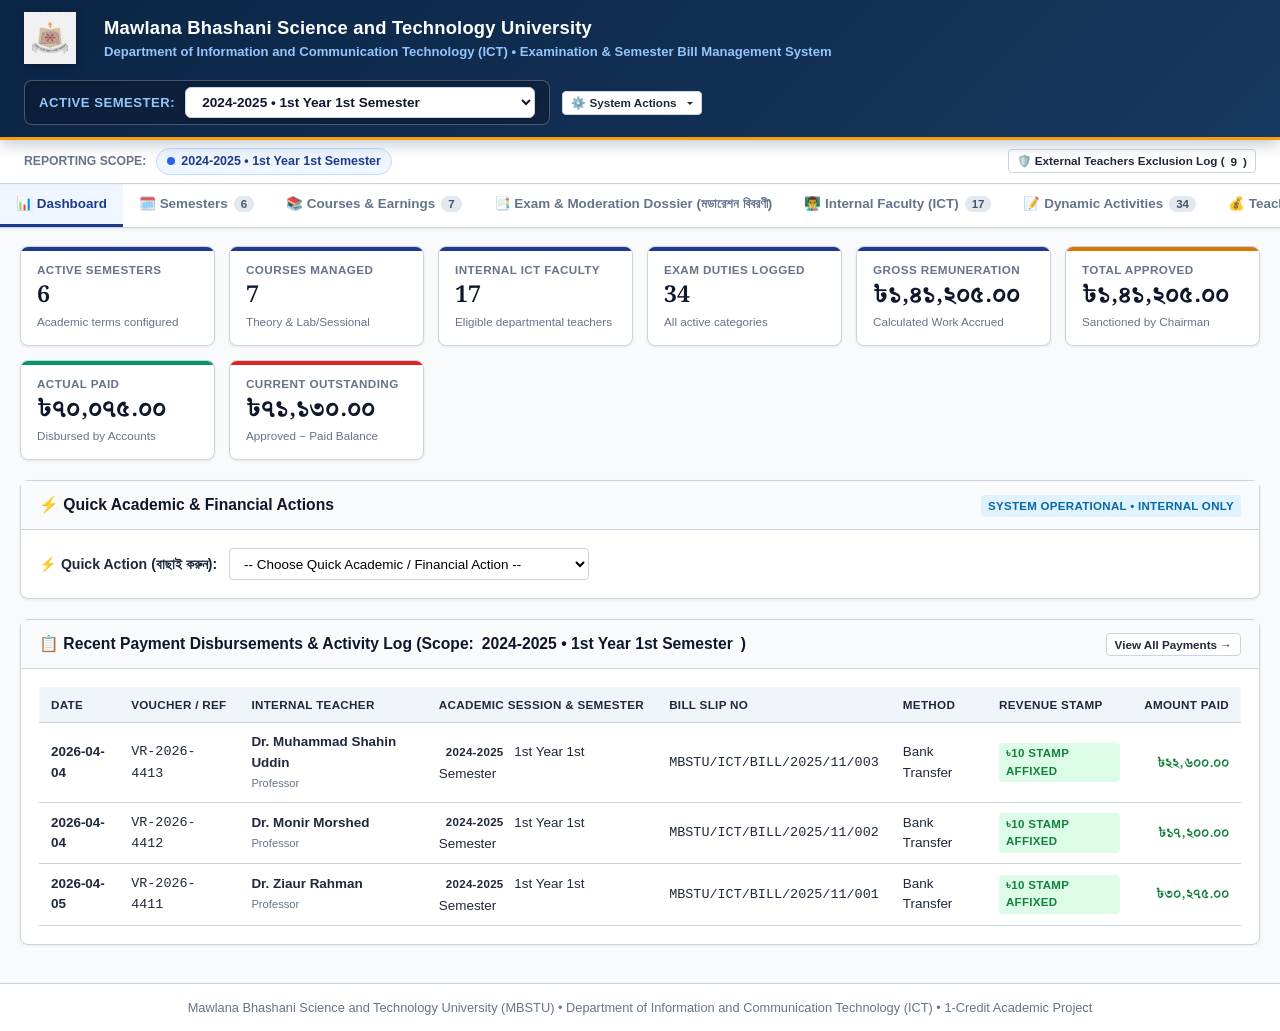
==== commit 6b419e30: "fix: resolve header actions dropdown z-index stacking context overlap with nav-bar" ====
--- a/index.html
+++ b/index.html
@@ -7,7 +7,7 @@
         <link rel="preconnect" href="https://fonts.googleapis.com">
     <link rel="preconnect" href="https://fonts.gstatic.com" crossorigin>
     <link href="https://fonts.googleapis.com/css2?family=Noto+Sans+Bengali:wght@400;500;600;700;800&family=Noto+Serif+Bengali:wght@400;600;700;800&display=swap" rel="stylesheet">
-    <link rel="stylesheet" href="css/style.css">
+    <link rel="stylesheet" href="css/style.css?v=20261103_v5">
 </head>
 <body>
 
@@ -259,14 +259,13 @@
             <div class="content-card">
                 <div class="card-header">
                     <div class="card-title">📚 Course Management &amp; Activity Breakdown (Scope: <span id="courses-scope-text">Consolidated</span>)</div>
-                    <div class="dropdown">
-                        <button type="button" class="btn btn-primary btn-sm dropdown-toggle" onclick="App.toggleDropdown('courses-actions-dropdown', event)">
-                            ⚡ Course Actions
-                        </button>
-                        <div id="courses-actions-dropdown" class="dropdown-menu">
-                            <button type="button" class="dropdown-item" onclick="App.openModal('modal-course')">➕ Add New Course</button>
-                            <button type="button" class="dropdown-item" onclick="App.printCourseSummaryTable()">🖨️ Print Course Summary</button>
-                        </div>
+                    <div style="display: flex; gap: 8px; align-items: center; flex-wrap: wrap;">
+                        <button type="button" class="btn btn-primary btn-sm" onclick="App.openModal('modal-course')">
+                            ➕ Add New Course
+                        </button>
+                        <button type="button" class="btn btn-outline btn-sm" onclick="App.printCourseSummaryTable()">
+                            🖨️ Print Course Summary
+                        </button>
                     </div>
                 </div>
                 <div class="card-body">
@@ -309,14 +308,13 @@
                             <option value="internal">🏫 Filter: Internal ICT</option>
                             <option value="external">🌐 Filter: External (Others)</option>
                         </select>
-                        <div class="dropdown">
-                            <button type="button" class="btn btn-primary btn-sm dropdown-toggle" onclick="App.toggleDropdown('teacher-actions-dropdown', event)">
-                                ➕ Add Faculty / Examiner
+                        <div style="display: flex; gap: 8px; align-items: center; flex-wrap: wrap;">
+                            <button type="button" class="btn btn-primary btn-sm" onclick="App.openModal('modal-teacher')">
+                                🏫 Add Internal Faculty
                             </button>
-                            <div id="teacher-actions-dropdown" class="dropdown-menu">
-                                <button type="button" class="dropdown-item" onclick="App.openModal('modal-teacher')">🏫 Add Internal Faculty Member</button>
-                                <button type="button" class="dropdown-item" onclick="App.openAddExternalTeacherModal()">🌐 Add External Examiner (Others)</button>
-                            </div>
+                            <button type="button" class="btn btn-outline btn-sm" onclick="App.openAddExternalTeacherModal()">
+                                🌐 Add External Examiner (Others)
+                            </button>
                         </div>
                         <!-- Hidden anchors for button filter compatibility -->
                         <span style="display:none;">
@@ -353,15 +351,16 @@
             <div class="content-card">
                 <div class="card-header">
                     <div class="card-title">📝 Dynamic Examination Activity Management (Scope: <span id="activities-scope-text">Consolidated</span>)</div>
-                    <div class="dropdown">
-                        <button type="button" class="btn btn-primary btn-sm dropdown-toggle" onclick="App.toggleDropdown('activity-actions-dropdown', event)">
-                            ⚡ Activity Actions
-                        </button>
-                        <div id="activity-actions-dropdown" class="dropdown-menu">
-                            <button type="button" class="dropdown-item" onclick="App.openModal('modal-activity')">➕ Log Activity Record</button>
-                            <button type="button" class="dropdown-item" onclick="App.openModal('modal-custom-activity')">⚙️ Add Custom Activity Type</button>
-                            <button type="button" class="dropdown-item" onclick="App.printActivityLedger()">🖨️ Print Activity Ledger</button>
-                        </div>
+                    <div style="display: flex; gap: 8px; align-items: center; flex-wrap: wrap;">
+                        <button type="button" class="btn btn-primary btn-sm" onclick="App.openModal('modal-activity')">
+                            ➕ Log Activity Record
+                        </button>
+                        <button type="button" class="btn btn-outline btn-sm" onclick="App.openModal('modal-custom-activity')">
+                            ⚙️ Add Custom Activity
+                        </button>
+                        <button type="button" class="btn btn-outline btn-sm" onclick="App.printActivityLedger()">
+                            🖨️ Print Activity Ledger
+                        </button>
                     </div>
                 </div>
                 <div class="card-body">
@@ -415,15 +414,16 @@
                             <option value="Paid">Paid</option>
                         </select>
                     </div>
-                    <div class="dropdown" style="align-self: flex-end;">
-                        <button type="button" class="btn btn-primary dropdown-toggle" onclick="App.toggleDropdown('ledger-actions-dropdown', event)">
-                            ⚡ Ledger Actions
-                        </button>
-                        <div id="ledger-actions-dropdown" class="dropdown-menu">
-                            <button type="button" class="dropdown-item" onclick="App.prepareSlipForSelectedTeacher()">📄 Generate Bill Slip &rarr;</button>
-                            <button type="button" class="dropdown-item" onclick="App.printTeacherLedger()">🖨️ Print Ledger</button>
-                            <button type="button" class="dropdown-item" onclick="App.exportTeacherLedgerCSV()">📊 Export CSV</button>
-                        </div>
+                    <div style="display: flex; gap: 8px; align-items: center; flex-wrap: wrap; margin-top: 8px; width: 100%;">
+                        <button type="button" class="btn btn-primary btn-sm" onclick="App.prepareSlipForSelectedTeacher()">
+                            📄 Generate Bill Slip &rarr;
+                        </button>
+                        <button type="button" class="btn btn-outline btn-sm" onclick="App.printTeacherLedger()">
+                            🖨️ Print Ledger
+                        </button>
+                        <button type="button" class="btn btn-outline btn-sm" onclick="App.exportTeacherLedgerCSV()">
+                            📊 Export CSV
+                        </button>
                     </div>
                 </div>
             </div>
@@ -523,14 +523,13 @@
                         <select id="dossier-semester-select" class="form-control" style="max-width: 480px;" onchange="App.handleDossierSemesterChange(this.value)">
                         </select>
                     </div>
-                    <div class="dropdown">
-                        <button type="button" class="btn btn-primary dropdown-toggle" onclick="App.toggleDropdown('dossier-actions-dropdown', event)">
-                            ⚡ Dossier Actions
-                        </button>
-                        <div id="dossier-actions-dropdown" class="dropdown-menu">
-                            <button type="button" class="dropdown-item" onclick="App.openEditDossierModal()">✏️ Edit Dossier Details</button>
-                            <button type="button" class="dropdown-item" onclick="App.printModerationDossier()">🖨️ Print Dossier PDF</button>
-                        </div>
+                    <div style="display: flex; gap: 8px; align-items: center; flex-wrap: wrap;">
+                        <button type="button" class="btn btn-primary" onclick="App.openEditDossierModal()">
+                            ✏️ Edit Dossier Details
+                        </button>
+                        <button type="button" class="btn btn-outline" onclick="App.printModerationDossier()">
+                            🖨️ Print Dossier PDF
+                        </button>
                     </div>
                 </div>
             </div>
@@ -570,14 +569,13 @@
             <div class="content-card">
                 <div class="card-header">
                     <div class="card-title">📄 Official Bill Slips &amp; Chairman Sanctions (Scope: <span id="bills-scope-text">Consolidated</span>)</div>
-                    <div class="dropdown">
-                        <button type="button" class="btn btn-primary btn-sm dropdown-toggle" onclick="App.toggleDropdown('bill-actions-dropdown', event)">
-                            ⚡ Bill Actions
-                        </button>
-                        <div id="bill-actions-dropdown" class="dropdown-menu">
-                            <button type="button" class="dropdown-item" onclick="App.openModal('modal-bill')">➕ Prepare New Bill Slip</button>
-                            <button type="button" class="dropdown-item" onclick="App.printConsolidatedBillStatement()">🖨️ 7. Consolidated Bill Statement</button>
-                        </div>
+                    <div style="display: flex; gap: 8px; align-items: center; flex-wrap: wrap;">
+                        <button type="button" class="btn btn-primary btn-sm" onclick="App.openModal('modal-bill')">
+                            ➕ Prepare New Bill Slip
+                        </button>
+                        <button type="button" class="btn btn-outline btn-sm" onclick="App.printConsolidatedBillStatement()">
+                            🖨️ Consolidated Bill Statement
+                        </button>
                     </div>
                 </div>
                 <div class="card-body">
@@ -656,14 +654,13 @@
                         <input type="text" id="quick-carrier-voucher" placeholder="Voucher / Memo No" style="width: 145px; padding: 4px 6px; font-size: 0.82rem; border: 1px solid #93c5fd; border-radius: 4px;" title="Carrier Voucher Number" onchange="App.handleQuickCarrierChange()">
                     </div>
 
-                    <div class="dropdown">
-                        <button type="button" class="btn btn-primary btn-sm dropdown-toggle" onclick="App.toggleDropdown('printslip-actions-dropdown', event)">
-                            🖨️ Print &amp; Duties
-                        </button>
-                        <div id="printslip-actions-dropdown" class="dropdown-menu">
-                            <button type="button" class="dropdown-item" onclick="window.print()">🖨️ প্রিন্ট করুন (Print A4 Official Bill)</button>
-                            <button type="button" class="dropdown-item" onclick="App.openBLSCDutyModal()">➕ Add Backlog / Special Carry Duty</button>
-                        </div>
+                    <div style="display: flex; gap: 8px; align-items: center; flex-wrap: wrap;">
+                        <button type="button" class="btn btn-primary btn-sm" onclick="window.print()">
+                            🖨️ প্রিন্ট করুন (Print A4 Official Bill)
+                        </button>
+                        <button type="button" class="btn btn-outline btn-sm" onclick="App.openBLSCDutyModal()">
+                            ➕ Add Backlog / Special Carry Duty
+                        </button>
                     </div>
                 </div>
             </div>
@@ -823,17 +820,19 @@
                     <p style="margin-bottom: 16px; color: var(--text-muted);">
                         This system operates 100% offline using your browser's local storage. To ensure data safety across computers or after clearing browser cache, create periodic JSON backups.
                     </p>
-                    <div class="dropdown">
-                        <button type="button" class="btn btn-primary dropdown-toggle" onclick="App.toggleDropdown('backup-actions-dropdown', event)">
-                            💾 Database Operations
-                        </button>
-                        <div id="backup-actions-dropdown" class="dropdown-menu">
-                            <button type="button" class="dropdown-item" onclick="App.exportFullJSONBackup()">⬇️ Export Full JSON Database Backup</button>
-                            <button type="button" class="dropdown-item" onclick="document.getElementById('file-import-json').click()">⬆️ Import JSON Database Backup</button>
-                            <button type="button" class="dropdown-item" onclick="App.exportAllCSVs()">📊 Export Consolidated Financial CSVs</button>
-                            <div class="dropdown-divider"></div>
-                            <button type="button" class="dropdown-item text-danger" onclick="App.confirmResetAllData()">⚠️ Factory Reset Database</button>
-                        </div>
+                    <div style="display: flex; gap: 8px; align-items: center; flex-wrap: wrap;">
+                        <button type="button" class="btn btn-primary" onclick="App.exportFullJSONBackup()">
+                            ⬇️ Export JSON Backup
+                        </button>
+                        <button type="button" class="btn btn-outline" onclick="document.getElementById('file-import-json').click()">
+                            ⬆️ Import JSON Backup
+                        </button>
+                        <button type="button" class="btn btn-outline" onclick="App.exportAllCSVs()">
+                            📊 Export Financial CSVs
+                        </button>
+                        <button type="button" class="btn btn-outline text-danger" onclick="App.confirmResetAllData()">
+                            ⚠️ Factory Reset Database
+                        </button>
                     </div>
                     <input type="file" id="file-import-json" accept=".json" style="display: none;" onchange="App.importFullJSONBackup(event)">
                 </div>
@@ -1956,6 +1955,6 @@
     <div id="print-report-container" class="print-report-container" style="display: none;"></div>
 
     <!-- Application Script -->
-    <script src="js/app.js"></script>
+    <script src="js/app.js?v=20261103_v5"></script>
 </body>
 </html>
--- a/css/style.css
+++ b/css/style.css
@@ -88,7 +88,9 @@
     color: #ffffff;
     padding: 12px 24px;
     border-bottom: 3px solid #f59e0b;
-    box-shadow: 0 4px 15px rgba(11, 37, 69, 0.15);
+    box-shadow: 0 4px 15px rgba(11, 37, 69, 0.25);
+    position: relative;
+    z-index: 500;
 }
 
 .brand-header-logo {
@@ -207,6 +209,8 @@
     justify-content: space-between;
     align-items: center;
     box-shadow: 0 1px 2px rgba(0,0,0,0.03);
+    position: relative;
+    z-index: 90;
 }
 
 .scope-pill {
@@ -238,7 +242,7 @@
     box-shadow: var(--shadow-sm);
     position: sticky;
     top: 0;
-    z-index: 100;
+    z-index: 80;
 }
 
 .nav-container {
@@ -758,7 +762,7 @@
     display: none;
     align-items: center;
     justify-content: center;
-    z-index: 1000;
+    z-index: 2500;
     padding: 16px;
 }
 
@@ -1184,7 +1188,7 @@
     .nav-bar {
         position: sticky;
         top: 0;
-        z-index: 100;
+        z-index: 80;
         box-shadow: 0 2px 4px rgba(0,0,0,0.06);
     }
 
@@ -1442,7 +1446,15 @@
 .dropdown {
     position: relative;
     display: inline-block;
-    z-index: 50;
+}
+
+.header-controls .dropdown {
+    position: relative;
+    z-index: 550;
+}
+
+#header-actions-dropdown {
+    z-index: 600 !important;
 }
 
 .dropdown-toggle {
@@ -1471,6 +1483,8 @@
     right: 0;
     z-index: 1050;
     display: none;
+    opacity: 0;
+    visibility: hidden;
     min-width: 220px;
     padding: 6px 0;
     margin: 6px 0 0;
@@ -1478,32 +1492,26 @@
     color: var(--text-dark, #1e293b);
     text-align: left;
     list-style: none;
-    background-color: #ffffff;
+    background-color: #ffffff !important;
     background-clip: padding-box;
-    border: 1px solid rgba(0, 0, 0, 0.14);
+    border: 1px solid rgba(0, 0, 0, 0.15);
     border-radius: 8px;
-    box-shadow: 0 10px 25px -5px rgba(0, 0, 0, 0.18), 0 8px 10px -6px rgba(0, 0, 0, 0.1);
-    animation: dropdownFadeIn 0.15s ease-out;
+    box-shadow: 0 10px 25px -5px rgba(0, 0, 0, 0.25), 0 8px 10px -6px rgba(0, 0, 0, 0.15);
+    transform: translateY(-4px);
+    transition: opacity 0.12s ease, transform 0.12s ease;
 }
 
 .dropdown-menu.show {
-    display: block;
+    display: block !important;
+    opacity: 1 !important;
+    visibility: visible !important;
+    transform: translateY(0) !important;
+    z-index: 1070 !important;
 }
 
 .dropdown-menu.dropdown-menu-left {
     right: auto;
     left: 0;
-}
-
-@keyframes dropdownFadeIn {
-    from {
-        opacity: 0;
-        transform: translateY(-6px);
-    }
-    to {
-        opacity: 1;
-        transform: translateY(0);
-    }
 }
 
 .dropdown-item {
@@ -1584,3 +1592,10 @@
         font-family: 'SutonnyMJ', 'SutonnyOMJ', 'Nikosh', 'NikoshBAN', 'SolaimanLipi', 'Kalpurush', 'Noto Serif Bengali', serif !important;
     }
 }
+
+.dropdown:hover .dropdown-menu {
+    display: block !important;
+    opacity: 1 !important;
+    visibility: visible !important;
+    transform: translateY(0) !important;
+}
